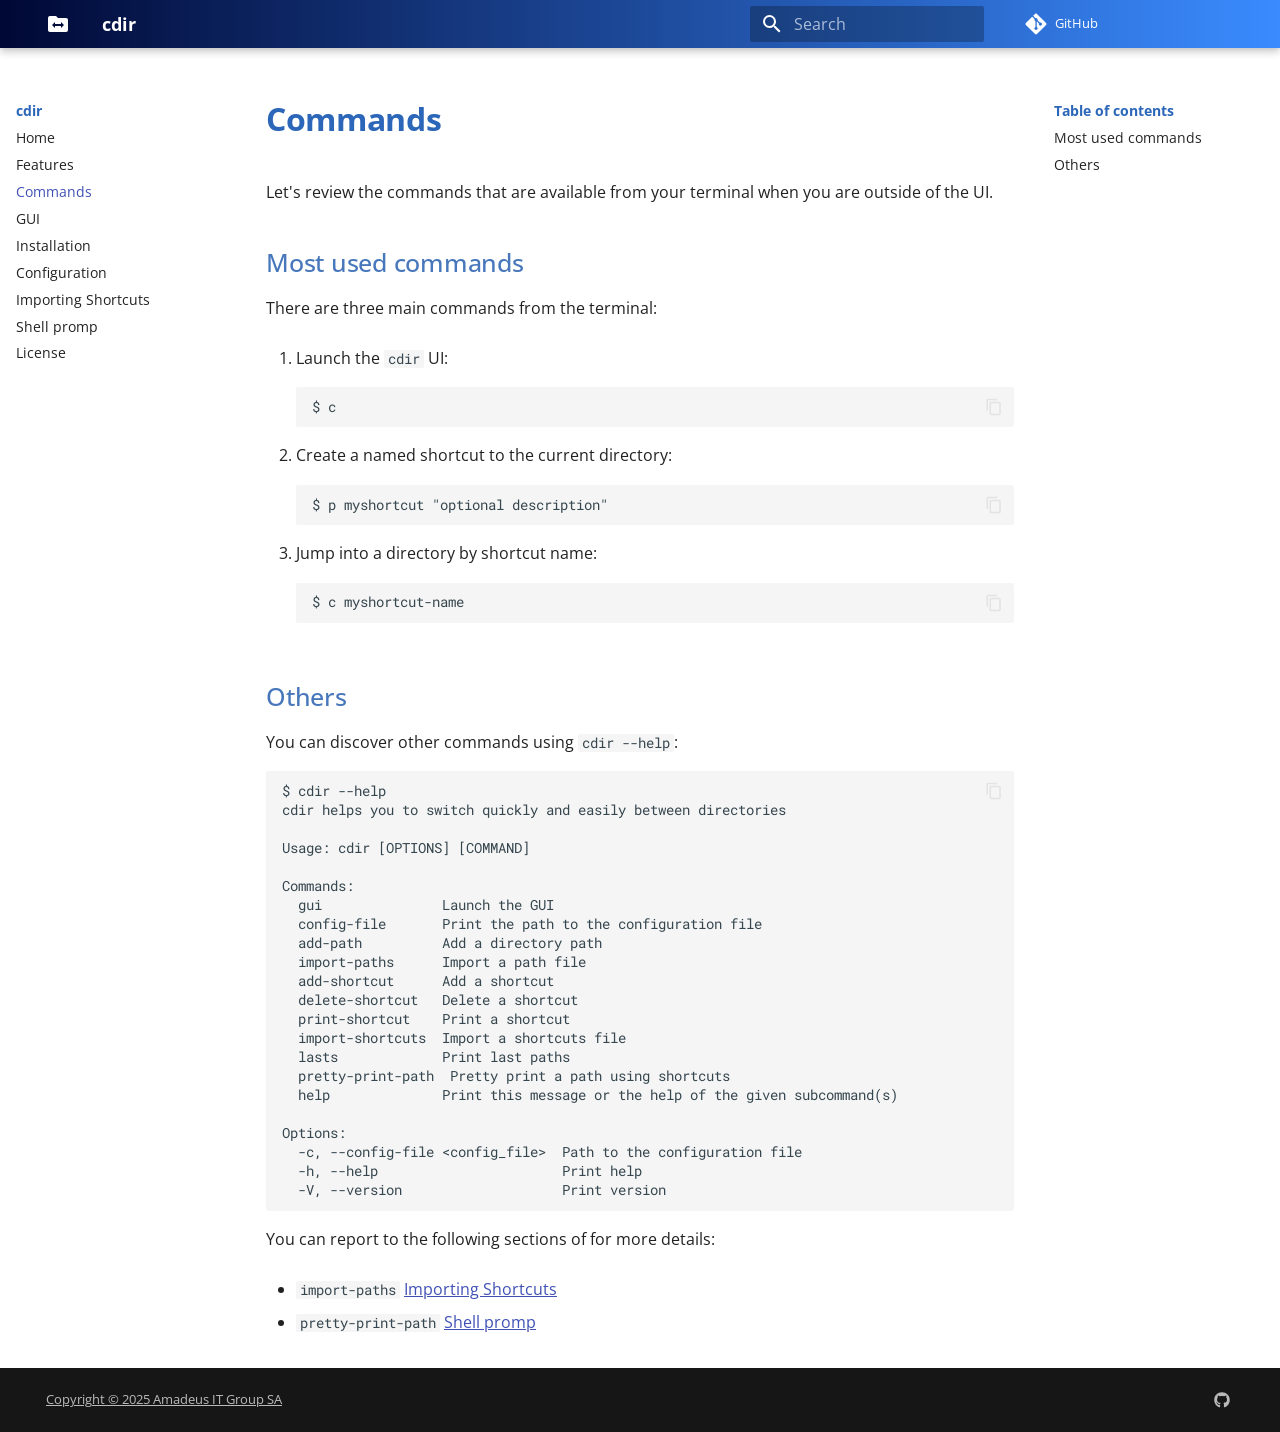
==== commands/index.html @ 6e8b110a "Deployed 80a8f55 with MkDocs version: 1.6.1" ====
<!doctype html>
<html lang="en" class="no-js">
  <head>
    
      <meta charset="utf-8">
      <meta name="viewport" content="width=device-width,initial-scale=1">
      
      
      
      
        <link rel="prev" href="../features/">
      
      
        <link rel="next" href="../gui/">
      
      
        
      
      
      <link rel="icon" href="../assets/folder-swap.png">
      <meta name="generator" content="mkdocs-1.6.1, mkdocs-material-9.7.1">
    
    
      
        <title>Commands - cdir</title>
      
    
    
      <link rel="stylesheet" href="../assets/stylesheets/main.484c7ddc.min.css">
      
        
        <link rel="stylesheet" href="../assets/stylesheets/palette.ab4e12ef.min.css">
      
      


    
    
      
    
    
      
        
        
        <link rel="preconnect" href="https://fonts.gstatic.com" crossorigin>
        <link rel="stylesheet" href="https://fonts.googleapis.com/css?family=open+sans:300,300i,400,400i,700,700i%7CRoboto+Mono:400,400i,700,700i&display=fallback">
        <style>:root{--md-text-font:"open sans";--md-code-font:"Roboto Mono"}</style>
      
    
    
      <link rel="stylesheet" href="../stylesheets/asciinema-player.css">
    
      <link rel="stylesheet" href="../stylesheets/extra.css">
    
      <link rel="stylesheet" href="../css/terminal-player.css">
    
      <link rel="stylesheet" href="../css/asciinema-player.css">
    
    <script>__md_scope=new URL("..",location),__md_hash=e=>[...e].reduce(((e,_)=>(e<<5)-e+_.charCodeAt(0)),0),__md_get=(e,_=localStorage,t=__md_scope)=>JSON.parse(_.getItem(t.pathname+"."+e)),__md_set=(e,_,t=localStorage,a=__md_scope)=>{try{t.setItem(a.pathname+"."+e,JSON.stringify(_))}catch(e){}}</script>
    
      

    
    
  </head>
  
  
    
    
    
    
    
    <body dir="ltr" data-md-color-scheme="default" data-md-color-primary="indigo" data-md-color-accent="indigo">
  
    
    <input class="md-toggle" data-md-toggle="drawer" type="checkbox" id="__drawer" autocomplete="off">
    <input class="md-toggle" data-md-toggle="search" type="checkbox" id="__search" autocomplete="off">
    <label class="md-overlay" for="__drawer"></label>
    <div data-md-component="skip">
      
        
        <a href="#commands" class="md-skip">
          Skip to content
        </a>
      
    </div>
    <div data-md-component="announce">
      
    </div>
    
    
      

  

<header class="md-header md-header--shadow" data-md-component="header">
  <nav class="md-header__inner md-grid" aria-label="Header">
    <a href=".." title="cdir" class="md-header__button md-logo" aria-label="cdir" data-md-component="logo">
      
  
  <svg xmlns="http://www.w3.org/2000/svg" viewBox="0 0 24 24"><path d="M20 6h-8l-2-2H4a2 2 0 0 0-2 2v12a2 2 0 0 0 2 2h16a2 2 0 0 0 2-2V8a2 2 0 0 0-2-2m-5 10v-2H9v2l-3-3 3-3v2h6v-2l3 3Z"/></svg>

    </a>
    <label class="md-header__button md-icon" for="__drawer">
      
      <svg xmlns="http://www.w3.org/2000/svg" viewBox="0 0 24 24"><path d="M3 6h18v2H3zm0 5h18v2H3zm0 5h18v2H3z"/></svg>
    </label>
    <div class="md-header__title" data-md-component="header-title">
      <div class="md-header__ellipsis">
        <div class="md-header__topic">
          <span class="md-ellipsis">
            cdir
          </span>
        </div>
        <div class="md-header__topic" data-md-component="header-topic">
          <span class="md-ellipsis">
            
              Commands
            
          </span>
        </div>
      </div>
    </div>
    
      
    
    
    
    
      
      
        <label class="md-header__button md-icon" for="__search">
          
          <svg xmlns="http://www.w3.org/2000/svg" viewBox="0 0 24 24"><path d="M9.5 3A6.5 6.5 0 0 1 16 9.5c0 1.61-.59 3.09-1.56 4.23l.27.27h.79l5 5-1.5 1.5-5-5v-.79l-.27-.27A6.52 6.52 0 0 1 9.5 16 6.5 6.5 0 0 1 3 9.5 6.5 6.5 0 0 1 9.5 3m0 2C7 5 5 7 5 9.5S7 14 9.5 14 14 12 14 9.5 12 5 9.5 5"/></svg>
        </label>
        <div class="md-search" data-md-component="search" role="dialog">
  <label class="md-search__overlay" for="__search"></label>
  <div class="md-search__inner" role="search">
    <form class="md-search__form" name="search">
      <input type="text" class="md-search__input" name="query" aria-label="Search" placeholder="Search" autocapitalize="off" autocorrect="off" autocomplete="off" spellcheck="false" data-md-component="search-query" required>
      <label class="md-search__icon md-icon" for="__search">
        
        <svg xmlns="http://www.w3.org/2000/svg" viewBox="0 0 24 24"><path d="M9.5 3A6.5 6.5 0 0 1 16 9.5c0 1.61-.59 3.09-1.56 4.23l.27.27h.79l5 5-1.5 1.5-5-5v-.79l-.27-.27A6.52 6.52 0 0 1 9.5 16 6.5 6.5 0 0 1 3 9.5 6.5 6.5 0 0 1 9.5 3m0 2C7 5 5 7 5 9.5S7 14 9.5 14 14 12 14 9.5 12 5 9.5 5"/></svg>
        
        <svg xmlns="http://www.w3.org/2000/svg" viewBox="0 0 24 24"><path d="M20 11v2H8l5.5 5.5-1.42 1.42L4.16 12l7.92-7.92L13.5 5.5 8 11z"/></svg>
      </label>
      <nav class="md-search__options" aria-label="Search">
        
        <button type="reset" class="md-search__icon md-icon" title="Clear" aria-label="Clear" tabindex="-1">
          
          <svg xmlns="http://www.w3.org/2000/svg" viewBox="0 0 24 24"><path d="M19 6.41 17.59 5 12 10.59 6.41 5 5 6.41 10.59 12 5 17.59 6.41 19 12 13.41 17.59 19 19 17.59 13.41 12z"/></svg>
        </button>
      </nav>
      
    </form>
    <div class="md-search__output">
      <div class="md-search__scrollwrap" tabindex="0" data-md-scrollfix>
        <div class="md-search-result" data-md-component="search-result">
          <div class="md-search-result__meta">
            Initializing search
          </div>
          <ol class="md-search-result__list" role="presentation"></ol>
        </div>
      </div>
    </div>
  </div>
</div>
      
    
    
      <div class="md-header__source">
        <a href="https://github.com/AmadeusITGroup/cdir" title="Go to repository" class="md-source" data-md-component="source">
  <div class="md-source__icon md-icon">
    
    <svg xmlns="http://www.w3.org/2000/svg" viewBox="0 0 448 512"><!--! Font Awesome Free 7.1.0 by @fontawesome - https://fontawesome.com License - https://fontawesome.com/license/free (Icons: CC BY 4.0, Fonts: SIL OFL 1.1, Code: MIT License) Copyright 2025 Fonticons, Inc.--><path d="M439.6 236.1 244 40.5c-5.4-5.5-12.8-8.5-20.4-8.5s-15 3-20.4 8.4L162.5 81l51.5 51.5c27.1-9.1 52.7 16.8 43.4 43.7l49.7 49.7c34.2-11.8 61.2 31 35.5 56.7-26.5 26.5-70.2-2.9-56-37.3L240.3 199v121.9c25.3 12.5 22.3 41.8 9.1 55-6.4 6.4-15.2 10.1-24.3 10.1s-17.8-3.6-24.3-10.1c-17.6-17.6-11.1-46.9 11.2-56v-123c-20.8-8.5-24.6-30.7-18.6-45L142.6 101 8.5 235.1C3 240.6 0 247.9 0 255.5s3 15 8.5 20.4l195.6 195.7c5.4 5.4 12.7 8.4 20.4 8.4s15-3 20.4-8.4l194.7-194.7c5.4-5.4 8.4-12.8 8.4-20.4s-3-15-8.4-20.4"/></svg>
  </div>
  <div class="md-source__repository">
    GitHub
  </div>
</a>
      </div>
    
  </nav>
  
</header>
    
    <div class="md-container" data-md-component="container">
      
      
        
          
        
      
      <main class="md-main" data-md-component="main">
        <div class="md-main__inner md-grid">
          
            
              
              <div class="md-sidebar md-sidebar--primary" data-md-component="sidebar" data-md-type="navigation" >
                <div class="md-sidebar__scrollwrap">
                  <div class="md-sidebar__inner">
                    



<nav class="md-nav md-nav--primary" aria-label="Navigation" data-md-level="0">
  <label class="md-nav__title" for="__drawer">
    <a href=".." title="cdir" class="md-nav__button md-logo" aria-label="cdir" data-md-component="logo">
      
  
  <svg xmlns="http://www.w3.org/2000/svg" viewBox="0 0 24 24"><path d="M20 6h-8l-2-2H4a2 2 0 0 0-2 2v12a2 2 0 0 0 2 2h16a2 2 0 0 0 2-2V8a2 2 0 0 0-2-2m-5 10v-2H9v2l-3-3 3-3v2h6v-2l3 3Z"/></svg>

    </a>
    cdir
  </label>
  
    <div class="md-nav__source">
      <a href="https://github.com/AmadeusITGroup/cdir" title="Go to repository" class="md-source" data-md-component="source">
  <div class="md-source__icon md-icon">
    
    <svg xmlns="http://www.w3.org/2000/svg" viewBox="0 0 448 512"><!--! Font Awesome Free 7.1.0 by @fontawesome - https://fontawesome.com License - https://fontawesome.com/license/free (Icons: CC BY 4.0, Fonts: SIL OFL 1.1, Code: MIT License) Copyright 2025 Fonticons, Inc.--><path d="M439.6 236.1 244 40.5c-5.4-5.5-12.8-8.5-20.4-8.5s-15 3-20.4 8.4L162.5 81l51.5 51.5c27.1-9.1 52.7 16.8 43.4 43.7l49.7 49.7c34.2-11.8 61.2 31 35.5 56.7-26.5 26.5-70.2-2.9-56-37.3L240.3 199v121.9c25.3 12.5 22.3 41.8 9.1 55-6.4 6.4-15.2 10.1-24.3 10.1s-17.8-3.6-24.3-10.1c-17.6-17.6-11.1-46.9 11.2-56v-123c-20.8-8.5-24.6-30.7-18.6-45L142.6 101 8.5 235.1C3 240.6 0 247.9 0 255.5s3 15 8.5 20.4l195.6 195.7c5.4 5.4 12.7 8.4 20.4 8.4s15-3 20.4-8.4l194.7-194.7c5.4-5.4 8.4-12.8 8.4-20.4s-3-15-8.4-20.4"/></svg>
  </div>
  <div class="md-source__repository">
    GitHub
  </div>
</a>
    </div>
  
  <ul class="md-nav__list" data-md-scrollfix>
    
      
      
  
  
  
  
    <li class="md-nav__item">
      <a href=".." class="md-nav__link">
        
  
  
  <span class="md-ellipsis">
    
  
    Home
  

    
  </span>
  
  

      </a>
    </li>
  

    
      
      
  
  
  
  
    <li class="md-nav__item">
      <a href="../features/" class="md-nav__link">
        
  
  
  <span class="md-ellipsis">
    
  
    Features
  

    
  </span>
  
  

      </a>
    </li>
  

    
      
      
  
  
    
  
  
  
    <li class="md-nav__item md-nav__item--active">
      
      <input class="md-nav__toggle md-toggle" type="checkbox" id="__toc">
      
      
        
      
      
        <label class="md-nav__link md-nav__link--active" for="__toc">
          
  
  
  <span class="md-ellipsis">
    
  
    Commands
  

    
  </span>
  
  

          <span class="md-nav__icon md-icon"></span>
        </label>
      
      <a href="./" class="md-nav__link md-nav__link--active">
        
  
  
  <span class="md-ellipsis">
    
  
    Commands
  

    
  </span>
  
  

      </a>
      
        

<nav class="md-nav md-nav--secondary" aria-label="Table of contents">
  
  
  
    
  
  
    <label class="md-nav__title" for="__toc">
      <span class="md-nav__icon md-icon"></span>
      Table of contents
    </label>
    <ul class="md-nav__list" data-md-component="toc" data-md-scrollfix>
      
        <li class="md-nav__item">
  <a href="#most-used-commands" class="md-nav__link">
    <span class="md-ellipsis">
      
        Most used commands
      
    </span>
  </a>
  
</li>
      
        <li class="md-nav__item">
  <a href="#others" class="md-nav__link">
    <span class="md-ellipsis">
      
        Others
      
    </span>
  </a>
  
</li>
      
    </ul>
  
</nav>
      
    </li>
  

    
      
      
  
  
  
  
    <li class="md-nav__item">
      <a href="../gui/" class="md-nav__link">
        
  
  
  <span class="md-ellipsis">
    
  
    GUI
  

    
  </span>
  
  

      </a>
    </li>
  

    
      
      
  
  
  
  
    <li class="md-nav__item">
      <a href="../installation/" class="md-nav__link">
        
  
  
  <span class="md-ellipsis">
    
  
    Installation
  

    
  </span>
  
  

      </a>
    </li>
  

    
      
      
  
  
  
  
    <li class="md-nav__item">
      <a href="../configuration/" class="md-nav__link">
        
  
  
  <span class="md-ellipsis">
    
  
    Configuration
  

    
  </span>
  
  

      </a>
    </li>
  

    
      
      
  
  
  
  
    <li class="md-nav__item">
      <a href="../importing_shortcuts/" class="md-nav__link">
        
  
  
  <span class="md-ellipsis">
    
  
    Importing Shortcuts
  

    
  </span>
  
  

      </a>
    </li>
  

    
      
      
  
  
  
  
    <li class="md-nav__item">
      <a href="../prompt/" class="md-nav__link">
        
  
  
  <span class="md-ellipsis">
    
  
    Shell promp
  

    
  </span>
  
  

      </a>
    </li>
  

    
      
      
  
  
  
  
    <li class="md-nav__item">
      <a href="../license/" class="md-nav__link">
        
  
  
  <span class="md-ellipsis">
    
  
    License
  

    
  </span>
  
  

      </a>
    </li>
  

    
  </ul>
</nav>
                  </div>
                </div>
              </div>
            
            
              
              <div class="md-sidebar md-sidebar--secondary" data-md-component="sidebar" data-md-type="toc" >
                <div class="md-sidebar__scrollwrap">
                  <div class="md-sidebar__inner">
                    

<nav class="md-nav md-nav--secondary" aria-label="Table of contents">
  
  
  
    
  
  
    <label class="md-nav__title" for="__toc">
      <span class="md-nav__icon md-icon"></span>
      Table of contents
    </label>
    <ul class="md-nav__list" data-md-component="toc" data-md-scrollfix>
      
        <li class="md-nav__item">
  <a href="#most-used-commands" class="md-nav__link">
    <span class="md-ellipsis">
      
        Most used commands
      
    </span>
  </a>
  
</li>
      
        <li class="md-nav__item">
  <a href="#others" class="md-nav__link">
    <span class="md-ellipsis">
      
        Others
      
    </span>
  </a>
  
</li>
      
    </ul>
  
</nav>
                  </div>
                </div>
              </div>
            
          
          
            <div class="md-content" data-md-component="content">
              
              <article class="md-content__inner md-typeset">
                
                  


  
  


<h1 id="commands">Commands</h1>
<p>Let's review the commands that are available from your terminal when you are outside of the UI.</p>
<h2 id="most-used-commands">Most used commands</h2>
<p>There are three main commands from the terminal:</p>
<ol>
<li>
<p>Launch the <code>cdir</code> UI:
  <div class="language-text highlight"><pre><span></span><code><span id="__span-0-1"><a id="__codelineno-0-1" name="__codelineno-0-1" href="#__codelineno-0-1"></a>$ c
</span></code></pre></div></p>
</li>
<li>
<p>Create a named shortcut to the current directory:
  <div class="language-text highlight"><pre><span></span><code><span id="__span-1-1"><a id="__codelineno-1-1" name="__codelineno-1-1" href="#__codelineno-1-1"></a>$ p myshortcut &quot;optional description&quot;
</span></code></pre></div></p>
</li>
<li>
<p>Jump into a directory by shortcut name:
  <div class="language-text highlight"><pre><span></span><code><span id="__span-2-1"><a id="__codelineno-2-1" name="__codelineno-2-1" href="#__codelineno-2-1"></a>$ c myshortcut-name
</span></code></pre></div></p>
</li>
</ol>
<h2 id="others">Others</h2>
<p>You can discover other commands using <code>cdir --help</code>:</p>
<div class="language-text highlight"><pre><span></span><code><span id="__span-3-1"><a id="__codelineno-3-1" name="__codelineno-3-1" href="#__codelineno-3-1"></a>$ cdir --help
</span><span id="__span-3-2"><a id="__codelineno-3-2" name="__codelineno-3-2" href="#__codelineno-3-2"></a>cdir helps you to switch quickly and easily between directories
</span><span id="__span-3-3"><a id="__codelineno-3-3" name="__codelineno-3-3" href="#__codelineno-3-3"></a>
</span><span id="__span-3-4"><a id="__codelineno-3-4" name="__codelineno-3-4" href="#__codelineno-3-4"></a>Usage: cdir [OPTIONS] [COMMAND]
</span><span id="__span-3-5"><a id="__codelineno-3-5" name="__codelineno-3-5" href="#__codelineno-3-5"></a>
</span><span id="__span-3-6"><a id="__codelineno-3-6" name="__codelineno-3-6" href="#__codelineno-3-6"></a>Commands:
</span><span id="__span-3-7"><a id="__codelineno-3-7" name="__codelineno-3-7" href="#__codelineno-3-7"></a>  gui               Launch the GUI
</span><span id="__span-3-8"><a id="__codelineno-3-8" name="__codelineno-3-8" href="#__codelineno-3-8"></a>  config-file       Print the path to the configuration file
</span><span id="__span-3-9"><a id="__codelineno-3-9" name="__codelineno-3-9" href="#__codelineno-3-9"></a>  add-path          Add a directory path
</span><span id="__span-3-10"><a id="__codelineno-3-10" name="__codelineno-3-10" href="#__codelineno-3-10"></a>  import-paths      Import a path file
</span><span id="__span-3-11"><a id="__codelineno-3-11" name="__codelineno-3-11" href="#__codelineno-3-11"></a>  add-shortcut      Add a shortcut
</span><span id="__span-3-12"><a id="__codelineno-3-12" name="__codelineno-3-12" href="#__codelineno-3-12"></a>  delete-shortcut   Delete a shortcut
</span><span id="__span-3-13"><a id="__codelineno-3-13" name="__codelineno-3-13" href="#__codelineno-3-13"></a>  print-shortcut    Print a shortcut
</span><span id="__span-3-14"><a id="__codelineno-3-14" name="__codelineno-3-14" href="#__codelineno-3-14"></a>  import-shortcuts  Import a shortcuts file
</span><span id="__span-3-15"><a id="__codelineno-3-15" name="__codelineno-3-15" href="#__codelineno-3-15"></a>  lasts             Print last paths
</span><span id="__span-3-16"><a id="__codelineno-3-16" name="__codelineno-3-16" href="#__codelineno-3-16"></a>  pretty-print-path  Pretty print a path using shortcuts  
</span><span id="__span-3-17"><a id="__codelineno-3-17" name="__codelineno-3-17" href="#__codelineno-3-17"></a>  help              Print this message or the help of the given subcommand(s)
</span><span id="__span-3-18"><a id="__codelineno-3-18" name="__codelineno-3-18" href="#__codelineno-3-18"></a>
</span><span id="__span-3-19"><a id="__codelineno-3-19" name="__codelineno-3-19" href="#__codelineno-3-19"></a>Options:
</span><span id="__span-3-20"><a id="__codelineno-3-20" name="__codelineno-3-20" href="#__codelineno-3-20"></a>  -c, --config-file &lt;config_file&gt;  Path to the configuration file
</span><span id="__span-3-21"><a id="__codelineno-3-21" name="__codelineno-3-21" href="#__codelineno-3-21"></a>  -h, --help                       Print help
</span><span id="__span-3-22"><a id="__codelineno-3-22" name="__codelineno-3-22" href="#__codelineno-3-22"></a>  -V, --version                    Print version
</span></code></pre></div>
<p>You can report to the following sections of for more details:</p>
<ul>
<li>
<p><code>import-paths</code> <a href="../importing_shortcuts/">Importing Shortcuts</a></p>
</li>
<li>
<p><code>pretty-print-path</code> <a href="../prompt/">Shell promp</a></p>
</li>
</ul>












                
              </article>
            </div>
          
          
<script>var target=document.getElementById(location.hash.slice(1));target&&target.name&&(target.checked=target.name.startsWith("__tabbed_"))</script>
        </div>
        
      </main>
      
        <footer class="md-footer">
  
  <div class="md-footer-meta md-typeset">
    <div class="md-footer-meta__inner md-grid">
      <div class="md-copyright">
  
    <div class="md-copyright__highlight">
      <a href="https://github.com/AmadeusITGroup/cdir/blob/master/LICENSE">Copyright &copy; 2025 Amadeus IT Group SA</a>
    </div>
  
  
</div>
      
        
<div class="md-social">
  
    
    
    
    
      
      
    
    <a href="https://github.com/AmadeusITGroup/cdir" target="_blank" rel="noopener" title="github.com" class="md-social__link">
      <svg xmlns="http://www.w3.org/2000/svg" viewBox="0 0 512 512"><!--! Font Awesome Free 7.1.0 by @fontawesome - https://fontawesome.com License - https://fontawesome.com/license/free (Icons: CC BY 4.0, Fonts: SIL OFL 1.1, Code: MIT License) Copyright 2025 Fonticons, Inc.--><path d="M173.9 397.4c0 2-2.3 3.6-5.2 3.6-3.3.3-5.6-1.3-5.6-3.6 0-2 2.3-3.6 5.2-3.6 3-.3 5.6 1.3 5.6 3.6m-31.1-4.5c-.7 2 1.3 4.3 4.3 4.9 2.6 1 5.6 0 6.2-2s-1.3-4.3-4.3-5.2c-2.6-.7-5.5.3-6.2 2.3m44.2-1.7c-2.9.7-4.9 2.6-4.6 4.9.3 2 2.9 3.3 5.9 2.6 2.9-.7 4.9-2.6 4.6-4.6-.3-1.9-3-3.2-5.9-2.9M252.8 8C114.1 8 8 113.3 8 252c0 110.9 69.8 205.8 169.5 239.2 12.8 2.3 17.3-5.6 17.3-12.1 0-6.2-.3-40.4-.3-61.4 0 0-70 15-84.7-29.8 0 0-11.4-29.1-27.8-36.6 0 0-22.9-15.7 1.6-15.4 0 0 24.9 2 38.6 25.8 21.9 38.6 58.6 27.5 72.9 20.9 2.3-16 8.8-27.1 16-33.7-55.9-6.2-112.3-14.3-112.3-110.5 0-27.5 7.6-41.3 23.6-58.9-2.6-6.5-11.1-33.3 2.6-67.9 20.9-6.5 69 27 69 27 20-5.6 41.5-8.5 62.8-8.5s42.8 2.9 62.8 8.5c0 0 48.1-33.6 69-27 13.7 34.7 5.2 61.4 2.6 67.9 16 17.7 25.8 31.5 25.8 58.9 0 96.5-58.9 104.2-114.8 110.5 9.2 7.9 17 22.9 17 46.4 0 33.7-.3 75.4-.3 83.6 0 6.5 4.6 14.4 17.3 12.1C436.2 457.8 504 362.9 504 252 504 113.3 391.5 8 252.8 8M105.2 352.9c-1.3 1-1 3.3.7 5.2 1.6 1.6 3.9 2.3 5.2 1 1.3-1 1-3.3-.7-5.2-1.6-1.6-3.9-2.3-5.2-1m-10.8-8.1c-.7 1.3.3 2.9 2.3 3.9 1.6 1 3.6.7 4.3-.7.7-1.3-.3-2.9-2.3-3.9-2-.6-3.6-.3-4.3.7m32.4 35.6c-1.6 1.3-1 4.3 1.3 6.2 2.3 2.3 5.2 2.6 6.5 1 1.3-1.3.7-4.3-1.3-6.2-2.2-2.3-5.2-2.6-6.5-1m-11.4-14.7c-1.6 1-1.6 3.6 0 5.9s4.3 3.3 5.6 2.3c1.6-1.3 1.6-3.9 0-6.2-1.4-2.3-4-3.3-5.6-2"/></svg>
    </a>
  
</div>
      
    </div>
  </div>
</footer>
      
    </div>
    <div class="md-dialog" data-md-component="dialog">
      <div class="md-dialog__inner md-typeset"></div>
    </div>
    
    
    
      
      
      <script id="__config" type="application/json">{"annotate": null, "base": "..", "features": ["content.code.copy"], "search": "../assets/javascripts/workers/search.2c215733.min.js", "tags": null, "translations": {"clipboard.copied": "Copied to clipboard", "clipboard.copy": "Copy to clipboard", "search.result.more.one": "1 more on this page", "search.result.more.other": "# more on this page", "search.result.none": "No matching documents", "search.result.one": "1 matching document", "search.result.other": "# matching documents", "search.result.placeholder": "Type to start searching", "search.result.term.missing": "Missing", "select.version": "Select version"}, "version": null}</script>
    
    
      <script src="../assets/javascripts/bundle.79ae519e.min.js"></script>
      
        <script src="../javascripts/asciinema-player.min.js"></script>
      
        <script src="../javascripts/extra.js"></script>
      
        <script src="../js/asciinema-player.min.js"></script>
      
    
  </body>
</html>
---- assets/stylesheets/main.484c7ddc.min.css ----
@charset "UTF-8";html{-webkit-text-size-adjust:none;-moz-text-size-adjust:none;text-size-adjust:none;box-sizing:border-box}*,:after,:before{box-sizing:inherit}@media (prefers-reduced-motion){*,:after,:before{transition:none!important}}body{margin:0}a,button,input,label{-webkit-tap-highlight-color:transparent}a{color:inherit;text-decoration:none}hr{border:0;box-sizing:initial;display:block;height:.05rem;overflow:visible;padding:0}small{font-size:80%}sub,sup{line-height:1em}img{border-style:none}table{border-collapse:initial;border-spacing:0}td,th{font-weight:400;vertical-align:top}button{background:#0000;border:0;font-family:inherit;font-size:inherit;margin:0;padding:0}input{border:0;outline:none}:root{--md-primary-fg-color:#4051b5;--md-primary-fg-color--light:#5d6cc0;--md-primary-fg-color--dark:#303fa1;--md-primary-bg-color:#fff;--md-primary-bg-color--light:#ffffffb3;--md-accent-fg-color:#526cfe;--md-accent-fg-color--transparent:#526cfe1a;--md-accent-bg-color:#fff;--md-accent-bg-color--light:#ffffffb3}[data-md-color-scheme=default]{color-scheme:light}[data-md-color-scheme=default] img[src$="#gh-dark-mode-only"],[data-md-color-scheme=default] img[src$="#only-dark"]{display:none}:root,[data-md-color-scheme=default]{--md-hue:225deg;--md-default-fg-color:#000000de;--md-default-fg-color--light:#0000008a;--md-default-fg-color--lighter:#00000052;--md-default-fg-color--lightest:#00000012;--md-default-bg-color:#fff;--md-default-bg-color--light:#ffffffb3;--md-default-bg-color--lighter:#ffffff4d;--md-default-bg-color--lightest:#ffffff1f;--md-code-fg-color:#36464e;--md-code-bg-color:#f5f5f5;--md-code-bg-color--light:#f5f5f5b3;--md-code-bg-color--lighter:#f5f5f54d;--md-code-hl-color:#4287ff;--md-code-hl-color--light:#4287ff1a;--md-code-hl-number-color:#d52a2a;--md-code-hl-special-color:#db1457;--md-code-hl-function-color:#a846b9;--md-code-hl-constant-color:#6e59d9;--md-code-hl-keyword-color:#3f6ec6;--md-code-hl-string-color:#1c7d4d;--md-code-hl-name-color:var(--md-code-fg-color);--md-code-hl-operator-color:var(--md-default-fg-color--light);--md-code-hl-punctuation-color:var(--md-default-fg-color--light);--md-code-hl-comment-color:var(--md-default-fg-color--light);--md-code-hl-generic-color:var(--md-default-fg-color--light);--md-code-hl-variable-color:var(--md-default-fg-color--light);--md-typeset-color:var(--md-default-fg-color);--md-typeset-a-color:var(--md-primary-fg-color);--md-typeset-del-color:#f5503d26;--md-typeset-ins-color:#0bd57026;--md-typeset-kbd-color:#fafafa;--md-typeset-kbd-accent-color:#fff;--md-typeset-kbd-border-color:#b8b8b8;--md-typeset-mark-color:#ffff0080;--md-typeset-table-color:#0000001f;--md-typeset-table-color--light:rgba(0,0,0,.035);--md-admonition-fg-color:var(--md-default-fg-color);--md-admonition-bg-color:var(--md-default-bg-color);--md-warning-fg-color:#000000de;--md-warning-bg-color:#ff9;--md-footer-fg-color:#fff;--md-footer-fg-color--light:#ffffffb3;--md-footer-fg-color--lighter:#ffffff73;--md-footer-bg-color:#000000de;--md-footer-bg-color--dark:#00000052;--md-shadow-z1:0 0.2rem 0.5rem #0000000d,0 0 0.05rem #0000001a;--md-shadow-z2:0 0.2rem 0.5rem #0000001a,0 0 0.05rem #00000040;--md-shadow-z3:0 0.2rem 0.5rem #0003,0 0 0.05rem #00000059}.md-icon svg{fill:currentcolor;display:block;height:1.2rem;width:1.2rem}body{-webkit-font-smoothing:antialiased;-moz-osx-font-smoothing:grayscale;--md-text-font-family:var(--md-text-font,_),-apple-system,BlinkMacSystemFont,Helvetica,Arial,sans-serif;--md-code-font-family:var(--md-code-font,_),SFMono-Regular,Consolas,Menlo,monospace}aside,body,input{font-feature-settings:"kern","liga";color:var(--md-typeset-color);font-family:var(--md-text-font-family)}code,kbd,pre{font-feature-settings:"kern";font-family:var(--md-code-font-family)}:root{--md-typeset-table-sort-icon:url('data:image/svg+xml;charset=utf-8,<svg xmlns="http://www.w3.org/2000/svg" viewBox="0 0 24 24"><path d="m18 21-4-4h3V7h-3l4-4 4 4h-3v10h3M2 19v-2h10v2M2 13v-2h7v2M2 7V5h4v2z"/></svg>');--md-typeset-table-sort-icon--asc:url('data:image/svg+xml;charset=utf-8,<svg xmlns="http://www.w3.org/2000/svg" viewBox="0 0 24 24"><path d="M19 17h3l-4 4-4-4h3V3h2M2 17h10v2H2M6 5v2H2V5m0 6h7v2H2z"/></svg>');--md-typeset-table-sort-icon--desc:url('data:image/svg+xml;charset=utf-8,<svg xmlns="http://www.w3.org/2000/svg" viewBox="0 0 24 24"><path d="M19 7h3l-4-4-4 4h3v14h2M2 17h10v2H2M6 5v2H2V5m0 6h7v2H2z"/></svg>')}.md-typeset{-webkit-print-color-adjust:exact;color-adjust:exact;font-size:.8rem;line-height:1.6;overflow-wrap:break-word}@media print{.md-typeset{font-size:.68rem}}.md-typeset blockquote,.md-typeset dl,.md-typeset figure,.md-typeset ol,.md-typeset pre,.md-typeset ul{margin-bottom:1em;margin-top:1em}.md-typeset h1{color:var(--md-default-fg-color--light);font-size:2em;line-height:1.3;margin:0 0 1.25em}.md-typeset h1,.md-typeset h2{font-weight:300;letter-spacing:-.01em}.md-typeset h2{font-size:1.5625em;line-height:1.4;margin:1.6em 0 .64em}.md-typeset h3{font-size:1.25em;font-weight:400;letter-spacing:-.01em;line-height:1.5;margin:1.6em 0 .8em}.md-typeset h2+h3{margin-top:.8em}.md-typeset h4{font-weight:700;letter-spacing:-.01em;margin:1em 0}.md-typeset h5,.md-typeset h6{color:var(--md-default-fg-color--light);font-size:.8em;font-weight:700;letter-spacing:-.01em;margin:1.25em 0}.md-typeset h5{text-transform:uppercase}.md-typeset h5 code{text-transform:none}.md-typeset hr{border-bottom:.05rem solid var(--md-default-fg-color--lightest);display:flow-root;margin:1.5em 0}.md-typeset a{color:var(--md-typeset-a-color);word-break:break-word}.md-typeset a,.md-typeset a:before{transition:color 125ms}.md-typeset a:focus,.md-typeset a:hover{color:var(--md-accent-fg-color)}.md-typeset a:focus code,.md-typeset a:hover code{background-color:var(--md-accent-fg-color--transparent);color:var(--md-accent-fg-color)}.md-typeset a code{color:var(--md-typeset-a-color)}.md-typeset a.focus-visible{outline-color:var(--md-accent-fg-color);outline-offset:.2rem}.md-typeset code,.md-typeset kbd,.md-typeset pre{color:var(--md-code-fg-color);direction:ltr;font-variant-ligatures:none;transition:background-color 125ms}@media print{.md-typeset code,.md-typeset kbd,.md-typeset pre{white-space:pre-wrap}}.md-typeset code{background-color:var(--md-code-bg-color);border-radius:.1rem;-webkit-box-decoration-break:clone;box-decoration-break:clone;font-size:.85em;padding:0 .2941176471em;transition:color 125ms,background-color 125ms;word-break:break-word}.md-typeset code:not(.focus-visible){-webkit-tap-highlight-color:transparent;outline:none}.md-typeset pre{display:flow-root;line-height:1.4;position:relative}.md-typeset pre>code{-webkit-box-decoration-break:slice;box-decoration-break:slice;box-shadow:none;display:block;margin:0;outline-color:var(--md-accent-fg-color);overflow:auto;padding:.7720588235em 1.1764705882em;scrollbar-color:var(--md-default-fg-color--lighter) #0000;scrollbar-width:thin;touch-action:auto;word-break:normal}.md-typeset pre>code:hover{scrollbar-color:var(--md-accent-fg-color) #0000}.md-typeset pre>code::-webkit-scrollbar{height:.2rem;width:.2rem}.md-typeset pre>code::-webkit-scrollbar-thumb{background-color:var(--md-default-fg-color--lighter)}.md-typeset pre>code::-webkit-scrollbar-thumb:hover{background-color:var(--md-accent-fg-color)}.md-typeset kbd{background-color:var(--md-typeset-kbd-color);border-radius:.1rem;box-shadow:0 .1rem 0 .05rem var(--md-typeset-kbd-border-color),0 .1rem 0 var(--md-typeset-kbd-border-color),0 -.1rem .2rem var(--md-typeset-kbd-accent-color) inset;color:var(--md-default-fg-color);display:inline-block;font-size:.75em;padding:0 .6666666667em;vertical-align:text-top;word-break:break-word}.md-typeset mark{background-color:var(--md-typeset-mark-color);-webkit-box-decoration-break:clone;box-decoration-break:clone;color:inherit;word-break:break-word}.md-typeset abbr{cursor:help;text-decoration:none}.md-typeset [data-preview],.md-typeset abbr{border-bottom:.05rem dotted var(--md-default-fg-color--light)}.md-typeset small{opacity:.75}[dir=ltr] .md-typeset sub,[dir=ltr] .md-typeset sup{margin-left:.078125em}[dir=rtl] .md-typeset sub,[dir=rtl] .md-typeset sup{margin-right:.078125em}[dir=ltr] .md-typeset blockquote{padding-left:.6rem}[dir=rtl] .md-typeset blockquote{padding-right:.6rem}[dir=ltr] .md-typeset blockquote{border-left:.2rem solid var(--md-default-fg-color--lighter)}[dir=rtl] .md-typeset blockquote{border-right:.2rem solid var(--md-default-fg-color--lighter)}.md-typeset blockquote{color:var(--md-default-fg-color--light);margin-left:0;margin-right:0}.md-typeset ul{list-style-type:disc}.md-typeset ul[type]{list-style-type:revert-layer}[dir=ltr] .md-typeset ol,[dir=ltr] .md-typeset ul{margin-left:.625em}[dir=rtl] .md-typeset ol,[dir=rtl] .md-typeset ul{margin-right:.625em}.md-typeset ol,.md-typeset ul{padding:0}.md-typeset ol:not([hidden]),.md-typeset ul:not([hidden]){display:flow-root}.md-typeset ol ol,.md-typeset ul ol{list-style-type:lower-alpha}.md-typeset ol ol ol,.md-typeset ul ol ol{list-style-type:lower-roman}.md-typeset ol ol ol ol,.md-typeset ul ol ol ol{list-style-type:upper-alpha}.md-typeset ol ol ol ol ol,.md-typeset ul ol ol ol ol{list-style-type:upper-roman}.md-typeset ol[type],.md-typeset ul[type]{list-style-type:revert-layer}[dir=ltr] .md-typeset ol li,[dir=ltr] .md-typeset ul li{margin-left:1.25em}[dir=rtl] .md-typeset ol li,[dir=rtl] .md-typeset ul li{margin-right:1.25em}.md-typeset ol li,.md-typeset ul li{margin-bottom:.5em}.md-typeset ol li blockquote,.md-typeset ol li p,.md-typeset ul li blockquote,.md-typeset ul li p{margin:.5em 0}.md-typeset ol li:last-child,.md-typeset ul li:last-child{margin-bottom:0}[dir=ltr] .md-typeset ol li ol,[dir=ltr] .md-typeset ol li ul,[dir=ltr] .md-typeset ul li ol,[dir=ltr] .md-typeset ul li ul{margin-left:.625em}[dir=rtl] .md-typeset ol li ol,[dir=rtl] .md-typeset ol li ul,[dir=rtl] .md-typeset ul li ol,[dir=rtl] .md-typeset ul li ul{margin-right:.625em}.md-typeset ol li ol,.md-typeset ol li ul,.md-typeset ul li ol,.md-typeset ul li ul{margin-bottom:.5em;margin-top:.5em}[dir=ltr] .md-typeset dd{margin-left:1.875em}[dir=rtl] .md-typeset dd{margin-right:1.875em}.md-typeset dd{margin-bottom:1.5em;margin-top:1em}.md-typeset img,.md-typeset svg,.md-typeset video{height:auto;max-width:100%}.md-typeset img[align=left]{margin:1em 1em 1em 0}.md-typeset img[align=right]{margin:1em 0 1em 1em}.md-typeset img[align]:only-child{margin-top:0}.md-typeset figure{display:flow-root;margin:1em auto;max-width:100%;text-align:center;width:fit-content}.md-typeset figure img{display:block;margin:0 auto}.md-typeset figcaption{font-style:italic;margin:1em auto;max-width:24rem}.md-typeset iframe{max-width:100%}.md-typeset table:not([class]){background-color:var(--md-default-bg-color);border:.05rem solid var(--md-typeset-table-color);border-radius:.1rem;display:inline-block;font-size:.64rem;max-width:100%;overflow:auto;touch-action:auto}@media print{.md-typeset table:not([class]){display:table}}.md-typeset table:not([class])+*{margin-top:1.5em}.md-typeset table:not([class]) td>:first-child,.md-typeset table:not([class]) th>:first-child{margin-top:0}.md-typeset table:not([class]) td>:last-child,.md-typeset table:not([class]) th>:last-child{margin-bottom:0}.md-typeset table:not([class]) td:not([align]),.md-typeset table:not([class]) th:not([align]){text-align:left}[dir=rtl] .md-typeset table:not([class]) td:not([align]),[dir=rtl] .md-typeset table:not([class]) th:not([align]){text-align:right}.md-typeset table:not([class]) th{font-weight:700;min-width:5rem;padding:.9375em 1.25em;vertical-align:top}.md-typeset table:not([class]) td{border-top:.05rem solid var(--md-typeset-table-color);padding:.9375em 1.25em;vertical-align:top}.md-typeset table:not([class]) tbody tr{transition:background-color 125ms}.md-typeset table:not([class]) tbody tr:hover{background-color:var(--md-typeset-table-color--light);box-shadow:0 .05rem 0 var(--md-default-bg-color) inset}.md-typeset table:not([class]) a{word-break:normal}.md-typeset table th[role=columnheader]{cursor:pointer}[dir=ltr] .md-typeset table th[role=columnheader]:after{margin-left:.5em}[dir=rtl] .md-typeset table th[role=columnheader]:after{margin-right:.5em}.md-typeset table th[role=columnheader]:after{content:"";display:inline-block;height:1.2em;-webkit-mask-image:var(--md-typeset-table-sort-icon);mask-image:var(--md-typeset-table-sort-icon);-webkit-mask-repeat:no-repeat;mask-repeat:no-repeat;-webkit-mask-size:contain;mask-size:contain;transition:background-color 125ms;vertical-align:text-bottom;width:1.2em}.md-typeset table th[role=columnheader]:hover:after{background-color:var(--md-default-fg-color--lighter)}.md-typeset table th[role=columnheader][aria-sort=ascending]:after{background-color:var(--md-default-fg-color--light);-webkit-mask-image:var(--md-typeset-table-sort-icon--asc);mask-image:var(--md-typeset-table-sort-icon--asc)}.md-typeset table th[role=columnheader][aria-sort=descending]:after{background-color:var(--md-default-fg-color--light);-webkit-mask-image:var(--md-typeset-table-sort-icon--desc);mask-image:var(--md-typeset-table-sort-icon--desc)}.md-typeset__scrollwrap{margin:1em -.8rem;overflow-x:auto;touch-action:auto}.md-typeset__table{display:inline-block;margin-bottom:.5em;padding:0 .8rem}@media print{.md-typeset__table{display:block}}html .md-typeset__table table{display:table;margin:0;overflow:hidden;width:100%}@media screen and (max-width:44.984375em){.md-content__inner>pre{margin:1em -.8rem}.md-content__inner>pre code{border-radius:0}}.md-typeset .md-author{border-radius:100%;display:block;flex-shrink:0;height:1.6rem;overflow:hidden;position:relative;transition:color 125ms,transform 125ms;width:1.6rem}.md-typeset .md-author img{display:block}.md-typeset .md-author--more{background:var(--md-default-fg-color--lightest);color:var(--md-default-fg-color--lighter);font-size:.6rem;font-weight:700;line-height:1.6rem;text-align:center}.md-typeset .md-author--long{height:2.4rem;width:2.4rem}.md-typeset a.md-author{transform:scale(1)}.md-typeset a.md-author img{border-radius:100%;filter:grayscale(100%) opacity(75%);transition:filter 125ms}.md-typeset a.md-author:focus,.md-typeset a.md-author:hover{transform:scale(1.1);z-index:1}.md-typeset a.md-author:focus img,.md-typeset a.md-author:hover img{filter:grayscale(0)}.md-banner{background-color:var(--md-footer-bg-color);color:var(--md-footer-fg-color);overflow:auto}@media print{.md-banner{display:none}}.md-banner--warning{background-color:var(--md-warning-bg-color);color:var(--md-warning-fg-color)}.md-banner__inner{font-size:.7rem;margin:.6rem auto;padding:0 .8rem}[dir=ltr] .md-banner__button{float:right}[dir=rtl] .md-banner__button{float:left}.md-banner__button{color:inherit;cursor:pointer;transition:opacity .25s}.no-js .md-banner__button{display:none}.md-banner__button:hover{opacity:.7}html{font-size:125%;height:100%;overflow-x:hidden}@media screen and (min-width:100em){html{font-size:137.5%}}@media screen and (min-width:125em){html{font-size:150%}}body{background-color:var(--md-default-bg-color);display:flex;flex-direction:column;font-size:.5rem;min-height:100%;position:relative;width:100%}@media print{body{display:block}}@media screen and (max-width:59.984375em){body[data-md-scrolllock]{position:fixed}}.md-grid{margin-left:auto;margin-right:auto;max-width:61rem}.md-container{display:flex;flex-direction:column;flex-grow:1}@media print{.md-container{display:block}}.md-main{flex-grow:1}.md-main__inner{display:flex;height:100%;margin-top:1.5rem}.md-ellipsis{overflow:hidden;text-overflow:ellipsis}.md-toggle{display:none}.md-option{height:0;opacity:0;position:absolute;width:0}.md-option:checked+label:not([hidden]){display:block}.md-option.focus-visible+label{outline-color:var(--md-accent-fg-color);outline-style:auto}.md-skip{background-color:var(--md-default-fg-color);border-radius:.1rem;color:var(--md-default-bg-color);font-size:.64rem;margin:.5rem;opacity:0;outline-color:var(--md-accent-fg-color);padding:.3rem .5rem;position:fixed;transform:translateY(.4rem);z-index:-1}.md-skip:focus{opacity:1;transform:translateY(0);transition:transform .25s cubic-bezier(.4,0,.2,1),opacity 175ms 75ms;z-index:10}@page{margin:25mm}:root{--md-clipboard-icon:url('data:image/svg+xml;charset=utf-8,<svg xmlns="http://www.w3.org/2000/svg" viewBox="0 0 24 24"><path d="M19 21H8V7h11m0-2H8a2 2 0 0 0-2 2v14a2 2 0 0 0 2 2h11a2 2 0 0 0 2-2V7a2 2 0 0 0-2-2m-3-4H4a2 2 0 0 0-2 2v14h2V3h12z"/></svg>')}.md-clipboard{border-radius:.1rem;color:var(--md-default-fg-color--lightest);cursor:pointer;height:1.5em;outline-color:var(--md-accent-fg-color);outline-offset:.1rem;transition:color .25s;width:1.5em;z-index:1}@media print{.md-clipboard{display:none}}.md-clipboard:not(.focus-visible){-webkit-tap-highlight-color:transparent;outline:none}:hover>.md-clipboard{color:var(--md-default-fg-color--light)}.md-clipboard:focus,.md-clipboard:hover{color:var(--md-accent-fg-color)}.md-clipboard:after{background-color:currentcolor;content:"";display:block;height:1.125em;margin:0 auto;-webkit-mask-image:var(--md-clipboard-icon);mask-image:var(--md-clipboard-icon);-webkit-mask-position:center;mask-position:center;-webkit-mask-repeat:no-repeat;mask-repeat:no-repeat;-webkit-mask-size:contain;mask-size:contain;width:1.125em}.md-clipboard--inline{cursor:pointer}.md-clipboard--inline code{transition:color .25s,background-color .25s}.md-clipboard--inline:focus code,.md-clipboard--inline:hover code{background-color:var(--md-accent-fg-color--transparent);color:var(--md-accent-fg-color)}:root{--md-code-select-icon:url('data:image/svg+xml;charset=utf-8,<svg xmlns="http://www.w3.org/2000/svg" viewBox="0 0 24 24"><path d="M19 19h-4v2h4c1.1 0 2-.9 2-2v-4h-2m0-12h-4v2h4v4h2V5c0-1.1-.9-2-2-2M5 5h4V3H5c-1.1 0-2 .9-2 2v4h2m0 6H3v4c0 1.1.9 2 2 2h4v-2H5zm2-4h2v2H7zm4 0h2v2h-2zm4 0h2v2h-2zM7 7h2v2H7zm4 0h2v2h-2zm4 0h2v2h-2zm-8 8h2v2H7zm4 0h2v2h-2zm4 0h2v2h-2z"/></svg>');--md-code-copy-icon:url('data:image/svg+xml;charset=utf-8,<svg xmlns="http://www.w3.org/2000/svg" viewBox="0 0 24 24"><path d="M19 21H8V7h11m0-2H8a2 2 0 0 0-2 2v14a2 2 0 0 0 2 2h11a2 2 0 0 0 2-2V7a2 2 0 0 0-2-2m-3-4H4a2 2 0 0 0-2 2v14h2V3h12z"/></svg>')}.md-typeset .md-code__content{display:grid}.md-code__nav{background-color:var(--md-code-bg-color--lighter);border-radius:.1rem;display:flex;gap:.2rem;padding:.2rem;position:absolute;right:.25em;top:.25em;transition:background-color .25s;z-index:1}:hover>.md-code__nav{background-color:var(--md-code-bg-color--light)}.md-code__button{color:var(--md-default-fg-color--lightest);cursor:pointer;display:block;height:1.5em;outline-color:var(--md-accent-fg-color);outline-offset:.1rem;transition:color .25s;width:1.5em}:hover>*>.md-code__button{color:var(--md-default-fg-color--light)}.md-code__button.focus-visible,.md-code__button:hover{color:var(--md-accent-fg-color)}.md-code__button--active{color:var(--md-default-fg-color)!important}.md-code__button:after{background-color:currentcolor;content:"";display:block;height:1.125em;margin:0 auto;-webkit-mask-position:center;mask-position:center;-webkit-mask-repeat:no-repeat;mask-repeat:no-repeat;-webkit-mask-size:contain;mask-size:contain;width:1.125em}.md-code__button[data-md-type=select]:after{-webkit-mask-image:var(--md-code-select-icon);mask-image:var(--md-code-select-icon)}.md-code__button[data-md-type=copy]:after{-webkit-mask-image:var(--md-code-copy-icon);mask-image:var(--md-code-copy-icon)}@keyframes consent{0%{opacity:0;transform:translateY(100%)}to{opacity:1;transform:translateY(0)}}@keyframes overlay{0%{opacity:0}to{opacity:1}}.md-consent__overlay{animation:overlay .25s both;-webkit-backdrop-filter:blur(.1rem);backdrop-filter:blur(.1rem);background-color:#0000008a;height:100%;opacity:1;position:fixed;top:0;width:100%;z-index:5}.md-consent__inner{animation:consent .5s cubic-bezier(.1,.7,.1,1) both;background-color:var(--md-default-bg-color);border:0;border-radius:.1rem;bottom:0;box-shadow:0 0 .2rem #0000001a,0 .2rem .4rem #0003;max-height:100%;overflow:auto;padding:0;position:fixed;width:100%;z-index:5}.md-consent__form{padding:.8rem}.md-consent__settings{display:none;margin:1em 0}input:checked+.md-consent__settings{display:block}.md-consent__controls{margin-bottom:.8rem}.md-typeset .md-consent__controls .md-button{display:inline}@media screen and (max-width:44.984375em){.md-typeset .md-consent__controls .md-button{display:block;margin-top:.4rem;text-align:center;width:100%}}.md-consent label{cursor:pointer}.md-content{flex-grow:1;min-width:0}.md-content__inner{margin:0 .8rem 1.2rem;padding-top:.6rem}@media screen and (min-width:76.25em){[dir=ltr] .md-sidebar--primary:not([hidden])~.md-content>.md-content__inner{margin-left:1.2rem}[dir=ltr] .md-sidebar--secondary:not([hidden])~.md-content>.md-content__inner,[dir=rtl] .md-sidebar--primary:not([hidden])~.md-content>.md-content__inner{margin-right:1.2rem}[dir=rtl] .md-sidebar--secondary:not([hidden])~.md-content>.md-content__inner{margin-left:1.2rem}}.md-content__inner:before{content:"";display:block;height:.4rem}.md-content__inner>:last-child{margin-bottom:0}[dir=ltr] .md-content__button{float:right}[dir=rtl] .md-content__button{float:left}[dir=ltr] .md-content__button{margin-left:.4rem}[dir=rtl] .md-content__button{margin-right:.4rem}.md-content__button{margin:.4rem 0;padding:0}@media print{.md-content__button{display:none}}.md-typeset .md-content__button{color:var(--md-default-fg-color--lighter)}.md-content__button svg{display:inline;vertical-align:top}[dir=rtl] .md-content__button svg{transform:scaleX(-1)}[dir=ltr] .md-dialog{right:.8rem}[dir=rtl] .md-dialog{left:.8rem}.md-dialog{background-color:var(--md-default-fg-color);border-radius:.1rem;bottom:.8rem;box-shadow:var(--md-shadow-z3);min-width:11.1rem;opacity:0;padding:.4rem .6rem;pointer-events:none;position:fixed;transform:translateY(100%);transition:transform 0ms .4s,opacity .4s;z-index:4}@media print{.md-dialog{display:none}}.md-dialog--active{opacity:1;pointer-events:auto;transform:translateY(0);transition:transform .4s cubic-bezier(.075,.85,.175,1),opacity .4s}.md-dialog__inner{color:var(--md-default-bg-color);font-size:.7rem}.md-feedback{margin:2em 0 1em;text-align:center}.md-feedback fieldset{border:none;margin:0;padding:0}.md-feedback__title{font-weight:700;margin:1em auto}.md-feedback__inner{position:relative}.md-feedback__list{display:flex;flex-wrap:wrap;place-content:baseline center;position:relative}.md-feedback__list:hover .md-icon:not(:disabled){color:var(--md-default-fg-color--lighter)}:disabled .md-feedback__list{min-height:1.8rem}.md-feedback__icon{color:var(--md-default-fg-color--light);cursor:pointer;flex-shrink:0;margin:0 .1rem;transition:color 125ms}.md-feedback__icon:not(:disabled).md-icon:hover{color:var(--md-accent-fg-color)}.md-feedback__icon:disabled{color:var(--md-default-fg-color--lightest);pointer-events:none}.md-feedback__note{opacity:0;position:relative;transform:translateY(.4rem);transition:transform .4s cubic-bezier(.1,.7,.1,1),opacity .15s}.md-feedback__note>*{margin:0 auto;max-width:16rem}:disabled .md-feedback__note{opacity:1;transform:translateY(0)}@media print{.md-feedback{display:none}}.md-footer{background-color:var(--md-footer-bg-color);color:var(--md-footer-fg-color)}@media print{.md-footer{display:none}}.md-footer__inner{justify-content:space-between;overflow:auto;padding:.2rem}.md-footer__inner:not([hidden]){display:flex}.md-footer__link{align-items:end;display:flex;flex-grow:0.01;margin-bottom:.4rem;margin-top:1rem;max-width:100%;outline-color:var(--md-accent-fg-color);overflow:hidden;transition:opacity .25s}.md-footer__link:focus,.md-footer__link:hover{opacity:.7}[dir=rtl] .md-footer__link svg{transform:scaleX(-1)}@media screen and (max-width:44.984375em){.md-footer__link--prev{flex-shrink:0}.md-footer__link--prev .md-footer__title{display:none}}[dir=ltr] .md-footer__link--next{margin-left:auto}[dir=rtl] .md-footer__link--next{margin-right:auto}.md-footer__link--next{text-align:right}[dir=rtl] .md-footer__link--next{text-align:left}.md-footer__title{flex-grow:1;font-size:.9rem;margin-bottom:.7rem;max-width:calc(100% - 2.4rem);padding:0 1rem;white-space:nowrap}.md-footer__button{margin:.2rem;padding:.4rem}.md-footer__direction{font-size:.64rem;opacity:.7}.md-footer-meta{background-color:var(--md-footer-bg-color--dark)}.md-footer-meta__inner{display:flex;flex-wrap:wrap;justify-content:space-between;padding:.2rem}html .md-footer-meta.md-typeset a{color:var(--md-footer-fg-color--light)}html .md-footer-meta.md-typeset a:focus,html .md-footer-meta.md-typeset a:hover{color:var(--md-footer-fg-color)}.md-copyright{color:var(--md-footer-fg-color--lighter);font-size:.64rem;margin:auto .6rem;padding:.4rem 0;width:100%}@media screen and (min-width:45em){.md-copyright{width:auto}}.md-copyright__highlight{color:var(--md-footer-fg-color--light)}.md-social{display:inline-flex;gap:.2rem;margin:0 .4rem;padding:.2rem 0 .6rem}@media screen and (min-width:45em){.md-social{padding:.6rem 0}}.md-social__link{display:inline-block;height:1.6rem;text-align:center;width:1.6rem}.md-social__link:before{line-height:1.9}.md-social__link svg{fill:currentcolor;max-height:.8rem;vertical-align:-25%}.md-typeset .md-button{border:.1rem solid;border-radius:.1rem;color:var(--md-primary-fg-color);cursor:pointer;display:inline-block;font-weight:700;padding:.625em 2em;transition:color 125ms,background-color 125ms,border-color 125ms}.md-typeset .md-button--primary{background-color:var(--md-primary-fg-color);border-color:var(--md-primary-fg-color);color:var(--md-primary-bg-color)}.md-typeset .md-button:focus,.md-typeset .md-button:hover{background-color:var(--md-accent-fg-color);border-color:var(--md-accent-fg-color);color:var(--md-accent-bg-color)}[dir=ltr] .md-typeset .md-input{border-top-left-radius:.1rem}[dir=ltr] .md-typeset .md-input,[dir=rtl] .md-typeset .md-input{border-top-right-radius:.1rem}[dir=rtl] .md-typeset .md-input{border-top-left-radius:.1rem}.md-typeset .md-input{border-bottom:.1rem solid var(--md-default-fg-color--lighter);box-shadow:var(--md-shadow-z1);font-size:.8rem;height:1.8rem;padding:0 .6rem;transition:border .25s,box-shadow .25s}.md-typeset .md-input:focus,.md-typeset .md-input:hover{border-bottom-color:var(--md-accent-fg-color);box-shadow:var(--md-shadow-z2)}.md-typeset .md-input--stretch{width:100%}.md-header{background-color:var(--md-primary-fg-color);box-shadow:0 0 .2rem #0000,0 .2rem .4rem #0000;color:var(--md-primary-bg-color);display:block;left:0;position:sticky;right:0;top:0;z-index:4}@media print{.md-header{display:none}}.md-header[hidden]{transform:translateY(-100%);transition:transform .25s cubic-bezier(.8,0,.6,1),box-shadow .25s}.md-header--shadow{box-shadow:0 0 .2rem #0000001a,0 .2rem .4rem #0003;transition:transform .25s cubic-bezier(.1,.7,.1,1),box-shadow .25s}.md-header__inner{align-items:center;display:flex;padding:0 .2rem}.md-header__button{color:currentcolor;cursor:pointer;margin:.2rem;outline-color:var(--md-accent-fg-color);padding:.4rem;position:relative;transition:opacity .25s;vertical-align:middle;z-index:1}.md-header__button:hover{opacity:.7}.md-header__button:not([hidden]){display:inline-block}.md-header__button:not(.focus-visible){-webkit-tap-highlight-color:transparent;outline:none}.md-header__button.md-logo{margin:.2rem;padding:.4rem}@media screen and (max-width:76.234375em){.md-header__button.md-logo{display:none}}.md-header__button.md-logo img,.md-header__button.md-logo svg{fill:currentcolor;display:block;height:1.2rem;width:auto}@media screen and (min-width:60em){.md-header__button[for=__search]{display:none}}.no-js .md-header__button[for=__search]{display:none}[dir=rtl] .md-header__button[for=__search] svg{transform:scaleX(-1)}@media screen and (min-width:76.25em){.md-header__button[for=__drawer]{display:none}}.md-header__topic{display:flex;max-width:100%;position:absolute;transition:transform .4s cubic-bezier(.1,.7,.1,1),opacity .15s;white-space:nowrap}.md-header__topic+.md-header__topic{opacity:0;pointer-events:none;transform:translateX(1.25rem);transition:transform .4s cubic-bezier(1,.7,.1,.1),opacity .15s;z-index:-1}[dir=rtl] .md-header__topic+.md-header__topic{transform:translateX(-1.25rem)}.md-header__topic:first-child{font-weight:700}[dir=ltr] .md-header__title{margin-left:1rem;margin-right:.4rem}[dir=rtl] .md-header__title{margin-left:.4rem;margin-right:1rem}.md-header__title{flex-grow:1;font-size:.9rem;height:2.4rem;line-height:2.4rem}.md-header__title--active .md-header__topic{opacity:0;pointer-events:none;transform:translateX(-1.25rem);transition:transform .4s cubic-bezier(1,.7,.1,.1),opacity .15s;z-index:-1}[dir=rtl] .md-header__title--active .md-header__topic{transform:translateX(1.25rem)}.md-header__title--active .md-header__topic+.md-header__topic{opacity:1;pointer-events:auto;transform:translateX(0);transition:transform .4s cubic-bezier(.1,.7,.1,1),opacity .15s;z-index:0}.md-header__title>.md-header__ellipsis{height:100%;position:relative;width:100%}.md-header__option{display:flex;flex-shrink:0;max-width:100%;transition:max-width 0ms .25s,opacity .25s .25s;white-space:nowrap}[data-md-toggle=search]:checked~.md-header .md-header__option{max-width:0;opacity:0;transition:max-width 0ms,opacity 0ms}.md-header__option>input{bottom:0}.md-header__source{display:none}@media screen and (min-width:60em){[dir=ltr] .md-header__source{margin-left:1rem}[dir=rtl] .md-header__source{margin-right:1rem}.md-header__source{display:block;max-width:11.7rem;width:11.7rem}}@media screen and (min-width:76.25em){[dir=ltr] .md-header__source{margin-left:1.4rem}[dir=rtl] .md-header__source{margin-right:1.4rem}}.md-meta{color:var(--md-default-fg-color--light);font-size:.7rem;line-height:1.3}.md-meta__list{display:inline-flex;flex-wrap:wrap;list-style:none;margin:0;padding:0}.md-meta__item:not(:last-child):after{content:"·";margin-left:.2rem;margin-right:.2rem}.md-meta__link{color:var(--md-typeset-a-color)}.md-meta__link:focus,.md-meta__link:hover{color:var(--md-accent-fg-color)}.md-draft{background-color:#ff1744;border-radius:.125em;color:#fff;display:inline-block;font-weight:700;padding-left:.5714285714em;padding-right:.5714285714em}:root{--md-nav-icon--prev:url('data:image/svg+xml;charset=utf-8,<svg xmlns="http://www.w3.org/2000/svg" viewBox="0 0 24 24"><path d="M20 11v2H8l5.5 5.5-1.42 1.42L4.16 12l7.92-7.92L13.5 5.5 8 11z"/></svg>');--md-nav-icon--next:url('data:image/svg+xml;charset=utf-8,<svg xmlns="http://www.w3.org/2000/svg" viewBox="0 0 24 24"><path d="M8.59 16.58 13.17 12 8.59 7.41 10 6l6 6-6 6z"/></svg>');--md-toc-icon:url('data:image/svg+xml;charset=utf-8,<svg xmlns="http://www.w3.org/2000/svg" viewBox="0 0 24 24"><path d="M3 9h14V7H3zm0 4h14v-2H3zm0 4h14v-2H3zm16 0h2v-2h-2zm0-10v2h2V7zm0 6h2v-2h-2z"/></svg>')}.md-nav{font-size:.7rem;line-height:1.3}.md-nav__title{color:var(--md-default-fg-color--light);display:block;font-weight:700;overflow:hidden;padding:0 .6rem;text-overflow:ellipsis}.md-nav__title .md-nav__button{display:none}.md-nav__title .md-nav__button img{height:100%;width:auto}.md-nav__title .md-nav__button.md-logo img,.md-nav__title .md-nav__button.md-logo svg{fill:currentcolor;display:block;height:2.4rem;max-width:100%;object-fit:contain;width:auto}.md-nav__list{list-style:none;margin:0;padding:0}.md-nav__link{align-items:flex-start;display:flex;gap:.4rem;margin-top:.625em;scroll-snap-align:start;transition:color 125ms}.md-nav__link--passed,.md-nav__link--passed code{color:var(--md-default-fg-color--light)}.md-nav__item .md-nav__link--active,.md-nav__item .md-nav__link--active code{color:var(--md-typeset-a-color)}.md-nav__link .md-ellipsis{position:relative}.md-nav__link .md-ellipsis code{word-break:normal}[dir=ltr] .md-nav__link .md-icon:last-child{margin-left:auto}[dir=rtl] .md-nav__link .md-icon:last-child{margin-right:auto}.md-nav__link .md-typeset{font-size:.7rem;line-height:1.3}.md-nav__link svg{fill:currentcolor;flex-shrink:0;height:1.3em;position:relative}.md-nav__link[for]:focus,.md-nav__link[for]:hover,.md-nav__link[href]:focus,.md-nav__link[href]:hover{color:var(--md-accent-fg-color);cursor:pointer}.md-nav__link[for]:focus code,.md-nav__link[for]:hover code,.md-nav__link[href]:focus code,.md-nav__link[href]:hover code{background-color:var(--md-accent-fg-color--transparent);color:var(--md-accent-fg-color)}.md-nav__link.focus-visible{outline-color:var(--md-accent-fg-color);outline-offset:.2rem}.md-nav--primary .md-nav__link[for=__toc]{display:none}.md-nav--primary .md-nav__link[for=__toc] .md-icon:after{background-color:currentcolor;display:block;height:100%;-webkit-mask-image:var(--md-toc-icon);mask-image:var(--md-toc-icon);width:100%}.md-nav--primary .md-nav__link[for=__toc]~.md-nav{display:none}.md-nav__container>.md-nav__link{margin-top:0}.md-nav__container>.md-nav__link:first-child{flex-grow:1;min-width:0}.md-nav__icon{flex-shrink:0}.md-nav__source{display:none}@media screen and (max-width:76.234375em){.md-nav--primary,.md-nav--primary .md-nav{background-color:var(--md-default-bg-color);display:flex;flex-direction:column;height:100%;left:0;position:absolute;right:0;top:0;z-index:1}.md-nav--primary .md-nav__item,.md-nav--primary .md-nav__title{font-size:.8rem;line-height:1.5}.md-nav--primary .md-nav__title{background-color:var(--md-default-fg-color--lightest);color:var(--md-default-fg-color--light);cursor:pointer;height:5.6rem;line-height:2.4rem;padding:3rem .8rem .2rem;position:relative;white-space:nowrap}[dir=ltr] .md-nav--primary .md-nav__title .md-nav__icon{left:.4rem}[dir=rtl] .md-nav--primary .md-nav__title .md-nav__icon{right:.4rem}.md-nav--primary .md-nav__title .md-nav__icon{display:block;height:1.2rem;margin:.2rem;position:absolute;top:.4rem;width:1.2rem}.md-nav--primary .md-nav__title .md-nav__icon:after{background-color:currentcolor;content:"";display:block;height:100%;-webkit-mask-image:var(--md-nav-icon--prev);mask-image:var(--md-nav-icon--prev);-webkit-mask-position:center;mask-position:center;-webkit-mask-repeat:no-repeat;mask-repeat:no-repeat;-webkit-mask-size:contain;mask-size:contain;width:100%}.md-nav--primary .md-nav__title~.md-nav__list{background-color:var(--md-default-bg-color);box-shadow:0 .05rem 0 var(--md-default-fg-color--lightest) inset;overflow-y:auto;scroll-snap-type:y mandatory;touch-action:pan-y}.md-nav--primary .md-nav__title~.md-nav__list>:first-child{border-top:0}.md-nav--primary .md-nav__title[for=__drawer]{background-color:var(--md-primary-fg-color);color:var(--md-primary-bg-color);font-weight:700}.md-nav--primary .md-nav__title .md-logo{display:block;left:.2rem;margin:.2rem;padding:.4rem;position:absolute;right:.2rem;top:.2rem}.md-nav--primary .md-nav__list{flex:1}.md-nav--primary .md-nav__item{border-top:.05rem solid var(--md-default-fg-color--lightest)}.md-nav--primary .md-nav__item--active>.md-nav__link{color:var(--md-typeset-a-color)}.md-nav--primary .md-nav__item--active>.md-nav__link:focus,.md-nav--primary .md-nav__item--active>.md-nav__link:hover{color:var(--md-accent-fg-color)}.md-nav--primary .md-nav__link{margin-top:0;padding:.6rem .8rem}.md-nav--primary .md-nav__link svg{margin-top:.1em}.md-nav--primary .md-nav__link>.md-nav__link{padding:0}[dir=ltr] .md-nav--primary .md-nav__link .md-nav__icon{margin-right:-.2rem}[dir=rtl] .md-nav--primary .md-nav__link .md-nav__icon{margin-left:-.2rem}.md-nav--primary .md-nav__link .md-nav__icon{font-size:1.2rem;height:1.2rem;width:1.2rem}.md-nav--primary .md-nav__link .md-nav__icon:after{background-color:currentcolor;content:"";display:block;height:100%;-webkit-mask-image:var(--md-nav-icon--next);mask-image:var(--md-nav-icon--next);-webkit-mask-position:center;mask-position:center;-webkit-mask-repeat:no-repeat;mask-repeat:no-repeat;-webkit-mask-size:contain;mask-size:contain;width:100%}[dir=rtl] .md-nav--primary .md-nav__icon:after{transform:scale(-1)}.md-nav--primary .md-nav--secondary .md-nav{background-color:initial;position:static}[dir=ltr] .md-nav--primary .md-nav--secondary .md-nav .md-nav__link{padding-left:1.4rem}[dir=rtl] .md-nav--primary .md-nav--secondary .md-nav .md-nav__link{padding-right:1.4rem}[dir=ltr] .md-nav--primary .md-nav--secondary .md-nav .md-nav .md-nav__link{padding-left:2rem}[dir=rtl] .md-nav--primary .md-nav--secondary .md-nav .md-nav .md-nav__link{padding-right:2rem}[dir=ltr] .md-nav--primary .md-nav--secondary .md-nav .md-nav .md-nav .md-nav__link{padding-left:2.6rem}[dir=rtl] .md-nav--primary .md-nav--secondary .md-nav .md-nav .md-nav .md-nav__link{padding-right:2.6rem}[dir=ltr] .md-nav--primary .md-nav--secondary .md-nav .md-nav .md-nav .md-nav .md-nav__link{padding-left:3.2rem}[dir=rtl] .md-nav--primary .md-nav--secondary .md-nav .md-nav .md-nav .md-nav .md-nav__link{padding-right:3.2rem}.md-nav--secondary{background-color:initial}.md-nav__toggle~.md-nav{display:flex;opacity:0;transform:translateX(100%);transition:transform .25s cubic-bezier(.8,0,.6,1),opacity 125ms 50ms}[dir=rtl] .md-nav__toggle~.md-nav{transform:translateX(-100%)}.md-nav__toggle:checked~.md-nav{opacity:1;transform:translateX(0);transition:transform .25s cubic-bezier(.4,0,.2,1),opacity 125ms 125ms}.md-nav__toggle:checked~.md-nav>.md-nav__list{backface-visibility:hidden}}@media screen and (max-width:59.984375em){.md-nav--primary .md-nav__link[for=__toc]{display:flex}.md-nav--primary .md-nav__link[for=__toc] .md-icon:after{content:""}.md-nav--primary .md-nav__link[for=__toc]+.md-nav__link{display:none}.md-nav--primary .md-nav__link[for=__toc]~.md-nav{display:flex}.md-nav__source{background-color:var(--md-primary-fg-color--dark);color:var(--md-primary-bg-color);display:block;padding:0 .2rem}}@media screen and (min-width:60em) and (max-width:76.234375em){.md-nav--integrated .md-nav__link[for=__toc]{display:flex}.md-nav--integrated .md-nav__link[for=__toc] .md-icon:after{content:""}.md-nav--integrated .md-nav__link[for=__toc]+.md-nav__link{display:none}.md-nav--integrated .md-nav__link[for=__toc]~.md-nav{display:flex}}@media screen and (min-width:60em){.md-nav{margin-bottom:-.4rem}.md-nav--secondary .md-nav__title{background:var(--md-default-bg-color);box-shadow:0 0 .4rem .4rem var(--md-default-bg-color);position:sticky;top:0;z-index:1}.md-nav--secondary .md-nav__title[for=__toc]{scroll-snap-align:start}.md-nav--secondary .md-nav__title .md-nav__icon{display:none}[dir=ltr] .md-nav--secondary .md-nav__list{padding-left:.6rem}[dir=rtl] .md-nav--secondary .md-nav__list{padding-right:.6rem}.md-nav--secondary .md-nav__list{padding-bottom:.4rem}[dir=ltr] .md-nav--secondary .md-nav__item>.md-nav__link{margin-right:.4rem}[dir=rtl] .md-nav--secondary .md-nav__item>.md-nav__link{margin-left:.4rem}}@media screen and (min-width:76.25em){.md-nav{margin-bottom:-.4rem;transition:max-height .25s cubic-bezier(.86,0,.07,1)}.md-nav--primary .md-nav__title{background:var(--md-default-bg-color);box-shadow:0 0 .4rem .4rem var(--md-default-bg-color);position:sticky;top:0;z-index:1}.md-nav--primary .md-nav__title[for=__drawer]{scroll-snap-align:start}.md-nav--primary .md-nav__title .md-nav__icon{display:none}[dir=ltr] .md-nav--primary .md-nav__list{padding-left:.6rem}[dir=rtl] .md-nav--primary .md-nav__list{padding-right:.6rem}.md-nav--primary .md-nav__list{padding-bottom:.4rem}[dir=ltr] .md-nav--primary .md-nav__item>.md-nav__link{margin-right:.4rem}[dir=rtl] .md-nav--primary .md-nav__item>.md-nav__link{margin-left:.4rem}.md-nav__toggle~.md-nav{display:grid;grid-template-rows:minmax(.4rem,0fr);opacity:0;transition:grid-template-rows .25s cubic-bezier(.86,0,.07,1),opacity .25s,visibility 0ms .25s;visibility:collapse}.md-nav__toggle~.md-nav>.md-nav__list{overflow:hidden}.md-nav__toggle.md-toggle--indeterminate~.md-nav,.md-nav__toggle:checked~.md-nav{grid-template-rows:minmax(.4rem,1fr);opacity:1;transition:grid-template-rows .25s cubic-bezier(.86,0,.07,1),opacity .15s .1s,visibility 0ms;visibility:visible}.md-nav__toggle.md-toggle--indeterminate~.md-nav{transition:none}.md-nav__item--nested>.md-nav>.md-nav__title{display:none}.md-nav__item--section{display:block;margin:1.25em 0}.md-nav__item--section:last-child{margin-bottom:0}.md-nav__item--section>.md-nav__link{font-weight:700}.md-nav__item--section>.md-nav__link[for]{color:var(--md-default-fg-color--light)}.md-nav__item--section>.md-nav__link:not(.md-nav__container){pointer-events:none}.md-nav__item--section>.md-nav__link .md-icon,.md-nav__item--section>.md-nav__link>[for]{display:none}[dir=ltr] .md-nav__item--section>.md-nav{margin-left:-.6rem}[dir=rtl] .md-nav__item--section>.md-nav{margin-right:-.6rem}.md-nav__item--section>.md-nav{display:block;opacity:1;visibility:visible}.md-nav__item--section>.md-nav>.md-nav__list>.md-nav__item{padding:0}.md-nav__icon{border-radius:100%;height:.9rem;transition:background-color .25s;width:.9rem}.md-nav__icon:hover{background-color:var(--md-accent-fg-color--transparent)}.md-nav__icon:after{background-color:currentcolor;border-radius:100%;content:"";display:inline-block;height:100%;-webkit-mask-image:var(--md-nav-icon--next);mask-image:var(--md-nav-icon--next);-webkit-mask-position:center;mask-position:center;-webkit-mask-repeat:no-repeat;mask-repeat:no-repeat;-webkit-mask-size:contain;mask-size:contain;transition:transform .25s;vertical-align:-.1rem;width:100%}[dir=rtl] .md-nav__icon:after{transform:rotate(180deg)}.md-nav__item--nested .md-nav__toggle:checked~.md-nav__link .md-nav__icon:after,.md-nav__item--nested .md-toggle--indeterminate~.md-nav__link .md-nav__icon:after{transform:rotate(90deg)}.md-nav--lifted>.md-nav__list>.md-nav__item,.md-nav--lifted>.md-nav__title{display:none}.md-nav--lifted>.md-nav__list>.md-nav__item--active{display:block}.md-nav--lifted>.md-nav__list>.md-nav__item--active>.md-nav__link{background:var(--md-default-bg-color);box-shadow:0 0 .4rem .4rem var(--md-default-bg-color);margin-top:0;position:sticky;top:0;z-index:1}.md-nav--lifted>.md-nav__list>.md-nav__item--active>.md-nav__link:not(.md-nav__container){pointer-events:none}.md-nav--lifted>.md-nav__list>.md-nav__item--active.md-nav__item--section{margin:0}[dir=ltr] .md-nav--lifted>.md-nav__list>.md-nav__item>.md-nav:not(.md-nav--secondary){margin-left:-.6rem}[dir=rtl] .md-nav--lifted>.md-nav__list>.md-nav__item>.md-nav:not(.md-nav--secondary){margin-right:-.6rem}.md-nav--lifted>.md-nav__list>.md-nav__item>[for]{color:var(--md-default-fg-color--light)}.md-nav--lifted .md-nav[data-md-level="1"]{grid-template-rows:minmax(.4rem,1fr);opacity:1;visibility:visible}[dir=ltr] .md-nav--integrated>.md-nav__list>.md-nav__item--active .md-nav--secondary{border-left:.05rem solid var(--md-primary-fg-color)}[dir=rtl] .md-nav--integrated>.md-nav__list>.md-nav__item--active .md-nav--secondary{border-right:.05rem solid var(--md-primary-fg-color)}.md-nav--integrated>.md-nav__list>.md-nav__item--active .md-nav--secondary{display:block;margin-bottom:1.25em;opacity:1;visibility:visible}.md-nav--integrated>.md-nav__list>.md-nav__item--active .md-nav--secondary>.md-nav__list{overflow:visible;padding-bottom:0}.md-nav--integrated>.md-nav__list>.md-nav__item--active .md-nav--secondary>.md-nav__title{display:none}}.md-pagination{font-size:.8rem;font-weight:700;gap:.4rem}.md-pagination,.md-pagination>*{align-items:center;display:flex;justify-content:center}.md-pagination>*{border-radius:.2rem;height:1.8rem;min-width:1.8rem;text-align:center}.md-pagination__current{background-color:var(--md-default-fg-color--lightest);color:var(--md-default-fg-color--light)}.md-pagination__link{transition:color 125ms,background-color 125ms}.md-pagination__link:focus,.md-pagination__link:hover{background-color:var(--md-accent-fg-color--transparent);color:var(--md-accent-fg-color)}.md-pagination__link:focus svg,.md-pagination__link:hover svg{color:var(--md-accent-fg-color)}.md-pagination__link.focus-visible{outline-color:var(--md-accent-fg-color);outline-offset:.2rem}.md-pagination__link svg{fill:currentcolor;color:var(--md-default-fg-color--lighter);display:block;max-height:100%;width:1.2rem}:root{--md-path-icon:url('data:image/svg+xml;charset=utf-8,<svg xmlns="http://www.w3.org/2000/svg" viewBox="0 0 24 24"><path d="M8.59 16.58 13.17 12 8.59 7.41 10 6l6 6-6 6z"/></svg>')}.md-path{font-size:.7rem;margin:0 .8rem;overflow:auto;padding-top:1.2rem}.md-path:not([hidden]){display:block}@media screen and (min-width:76.25em){.md-path{margin:0 1.2rem}}.md-path__list{align-items:center;display:flex;gap:.2rem;list-style:none;margin:0;padding:0}.md-path__item:not(:first-child){display:inline-flex;gap:.2rem;white-space:nowrap}.md-path__item:not(:first-child):before{background-color:var(--md-default-fg-color--lighter);content:"";display:inline;height:.8rem;-webkit-mask-image:var(--md-path-icon);mask-image:var(--md-path-icon);width:.8rem}.md-path__link{align-items:center;color:var(--md-default-fg-color--light);display:flex}.md-path__link:focus,.md-path__link:hover{color:var(--md-accent-fg-color)}:root{--md-post-pin-icon:url('data:image/svg+xml;charset=utf-8,<svg xmlns="http://www.w3.org/2000/svg" viewBox="0 0 24 24"><path d="M16 12V4h1V2H7v2h1v8l-2 2v2h5.2v6h1.6v-6H18v-2z"/></svg>')}.md-post__back{border-bottom:.05rem solid var(--md-default-fg-color--lightest);margin-bottom:1.2rem;padding-bottom:1.2rem}@media screen and (max-width:76.234375em){.md-post__back{display:none}}[dir=rtl] .md-post__back svg{transform:scaleX(-1)}.md-post__authors{display:flex;flex-direction:column;gap:.6rem;margin:0 .6rem 1.2rem}.md-post .md-post__meta a{transition:color 125ms}.md-post .md-post__meta a:focus,.md-post .md-post__meta a:hover{color:var(--md-accent-fg-color)}.md-post__title{color:var(--md-default-fg-color--light);font-weight:700}.md-post--excerpt{margin-bottom:3.2rem}.md-post--excerpt .md-post__header{align-items:center;display:flex;gap:.6rem;min-height:1.6rem}.md-post--excerpt .md-post__authors{align-items:center;display:inline-flex;flex-direction:row;gap:.2rem;margin:0;min-height:2.4rem}[dir=ltr] .md-post--excerpt .md-post__meta .md-meta__list{margin-right:.4rem}[dir=rtl] .md-post--excerpt .md-post__meta .md-meta__list{margin-left:.4rem}.md-post--excerpt .md-post__content>:first-child{--md-scroll-margin:6rem;margin-top:0}.md-post>.md-nav--secondary{margin:1em 0}.md-pin{background:var(--md-default-fg-color--lightest);border-radius:1rem;margin-top:-.05rem;padding:.2rem}.md-pin:after{background-color:currentcolor;content:"";display:block;height:.6rem;margin:0 auto;-webkit-mask-image:var(--md-post-pin-icon);mask-image:var(--md-post-pin-icon);-webkit-mask-position:center;mask-position:center;-webkit-mask-repeat:no-repeat;mask-repeat:no-repeat;-webkit-mask-size:contain;mask-size:contain;width:.6rem}.md-profile{align-items:center;display:flex;font-size:.7rem;gap:.6rem;line-height:1.4;width:100%}.md-profile__description{flex-grow:1}.md-content--post{display:flex}@media screen and (max-width:76.234375em){.md-content--post{flex-flow:column-reverse}}.md-content--post>.md-content__inner{flex-grow:1;min-width:0}@media screen and (min-width:76.25em){[dir=ltr] .md-content--post>.md-content__inner{margin-left:1.2rem}[dir=rtl] .md-content--post>.md-content__inner{margin-right:1.2rem}}@media screen and (max-width:76.234375em){.md-sidebar.md-sidebar--post{padding:0;position:static;width:100%}.md-sidebar.md-sidebar--post .md-sidebar__scrollwrap{overflow:visible}.md-sidebar.md-sidebar--post .md-sidebar__inner{padding:0}.md-sidebar.md-sidebar--post .md-post__meta{margin-left:.6rem;margin-right:.6rem}.md-sidebar.md-sidebar--post .md-nav__item{border:none;display:inline}.md-sidebar.md-sidebar--post .md-nav__list{display:inline-flex;flex-wrap:wrap;gap:.6rem;padding-bottom:.6rem;padding-top:.6rem}.md-sidebar.md-sidebar--post .md-nav__link{padding:0}.md-sidebar.md-sidebar--post .md-nav{height:auto;margin-bottom:0;position:static}}:root{--md-progress-value:0;--md-progress-delay:400ms}.md-progress{background:var(--md-primary-bg-color);height:.075rem;opacity:min(clamp(0,var(--md-progress-value),1),clamp(0,100 - var(--md-progress-value),1));position:fixed;top:0;transform:scaleX(calc(var(--md-progress-value)*1%));transform-origin:left;transition:transform .5s cubic-bezier(.19,1,.22,1),opacity .25s var(--md-progress-delay);width:100%;z-index:4}:root{--md-search-result-icon:url('data:image/svg+xml;charset=utf-8,<svg xmlns="http://www.w3.org/2000/svg" viewBox="0 0 24 24"><path d="M14 2H6a2 2 0 0 0-2 2v16a2 2 0 0 0 2 2h7c-.41-.25-.8-.56-1.14-.9-.33-.33-.61-.7-.86-1.1H6V4h7v5h5v1.18c.71.16 1.39.43 2 .82V8zm6.31 16.9c1.33-2.11.69-4.9-1.4-6.22-2.11-1.33-4.91-.68-6.22 1.4-1.34 2.11-.69 4.89 1.4 6.22 1.46.93 3.32.93 4.79.02L22 23.39 23.39 22zm-3.81.1a2.5 2.5 0 0 1-2.5-2.5 2.5 2.5 0 0 1 2.5-2.5 2.5 2.5 0 0 1 2.5 2.5 2.5 2.5 0 0 1-2.5 2.5"/></svg>')}.md-search{position:relative}@media screen and (min-width:60em){.md-search{padding:.2rem 0}}.no-js .md-search{display:none}.md-search__overlay{opacity:0;z-index:1}@media screen and (max-width:59.984375em){[dir=ltr] .md-search__overlay{left:-2.2rem}[dir=rtl] .md-search__overlay{right:-2.2rem}.md-search__overlay{background-color:var(--md-default-bg-color);border-radius:1rem;height:2rem;overflow:hidden;pointer-events:none;position:absolute;top:-1rem;transform-origin:center;transition:transform .3s .1s,opacity .2s .2s;width:2rem}[data-md-toggle=search]:checked~.md-header .md-search__overlay{opacity:1;transition:transform .4s,opacity .1s}}@media screen and (min-width:60em){[dir=ltr] .md-search__overlay{left:0}[dir=rtl] .md-search__overlay{right:0}.md-search__overlay{background-color:#0000008a;cursor:pointer;height:0;position:fixed;top:0;transition:width 0ms .25s,height 0ms .25s,opacity .25s;width:0}[data-md-toggle=search]:checked~.md-header .md-search__overlay{height:200vh;opacity:1;transition:width 0ms,height 0ms,opacity .25s;width:100%}}@media screen and (max-width:29.984375em){[data-md-toggle=search]:checked~.md-header .md-search__overlay{transform:scale(45)}}@media screen and (min-width:30em) and (max-width:44.984375em){[data-md-toggle=search]:checked~.md-header .md-search__overlay{transform:scale(60)}}@media screen and (min-width:45em) and (max-width:59.984375em){[data-md-toggle=search]:checked~.md-header .md-search__overlay{transform:scale(75)}}.md-search__inner{backface-visibility:hidden}@media screen and (max-width:59.984375em){[dir=ltr] .md-search__inner{left:0}[dir=rtl] .md-search__inner{right:0}.md-search__inner{height:0;opacity:0;overflow:hidden;position:fixed;top:0;transform:translateX(5%);transition:width 0ms .3s,height 0ms .3s,transform .15s cubic-bezier(.4,0,.2,1) .15s,opacity .15s .15s;width:0;z-index:2}[dir=rtl] .md-search__inner{transform:translateX(-5%)}[data-md-toggle=search]:checked~.md-header .md-search__inner{height:100%;opacity:1;transform:translateX(0);transition:width 0ms 0ms,height 0ms 0ms,transform .15s cubic-bezier(.1,.7,.1,1) .15s,opacity .15s .15s;width:100%}}@media screen and (min-width:60em){[dir=ltr] .md-search__inner{float:right}[dir=rtl] .md-search__inner{float:left}.md-search__inner{padding:.1rem 0;position:relative;transition:width .25s cubic-bezier(.1,.7,.1,1);width:11.7rem}}@media screen and (min-width:60em) and (max-width:76.234375em){[data-md-toggle=search]:checked~.md-header .md-search__inner{width:23.4rem}}@media screen and (min-width:76.25em){[data-md-toggle=search]:checked~.md-header .md-search__inner{width:34.4rem}}.md-search__form{background-color:var(--md-default-bg-color);box-shadow:0 0 .6rem #0000;height:2.4rem;position:relative;transition:color .25s,background-color .25s;z-index:2}@media screen and (min-width:60em){.md-search__form{background-color:#00000042;border-radius:.1rem;height:1.8rem}.md-search__form:hover{background-color:#ffffff1f}}[data-md-toggle=search]:checked~.md-header .md-search__form{background-color:var(--md-default-bg-color);border-radius:.1rem .1rem 0 0;box-shadow:0 0 .6rem #00000012;color:var(--md-default-fg-color)}[dir=ltr] .md-search__input{padding-left:3.6rem;padding-right:2.2rem}[dir=rtl] .md-search__input{padding-left:2.2rem;padding-right:3.6rem}.md-search__input{background:#0000;font-size:.9rem;height:100%;position:relative;text-overflow:ellipsis;width:100%;z-index:2}.md-search__input::placeholder{transition:color .25s}.md-search__input::placeholder,.md-search__input~.md-search__icon{color:var(--md-default-fg-color--light)}.md-search__input::-ms-clear{display:none}@media screen and (max-width:59.984375em){.md-search__input{font-size:.9rem;height:2.4rem;width:100%}}@media screen and (min-width:60em){[dir=ltr] .md-search__input{padding-left:2.2rem}[dir=rtl] .md-search__input{padding-right:2.2rem}.md-search__input{color:inherit;font-size:.8rem}.md-search__input::placeholder{color:var(--md-primary-bg-color--light)}.md-search__input+.md-search__icon{color:var(--md-primary-bg-color)}[data-md-toggle=search]:checked~.md-header .md-search__input{text-overflow:clip}[data-md-toggle=search]:checked~.md-header .md-search__input+.md-search__icon{color:var(--md-default-fg-color--light)}[data-md-toggle=search]:checked~.md-header .md-search__input::placeholder{color:#0000}}.md-search__icon{cursor:pointer;display:inline-block;height:1.2rem;transition:color .25s,opacity .25s;width:1.2rem}.md-search__icon:hover{opacity:.7}[dir=ltr] .md-search__icon[for=__search]{left:.5rem}[dir=rtl] .md-search__icon[for=__search]{right:.5rem}.md-search__icon[for=__search]{position:absolute;top:.3rem;z-index:2}[dir=rtl] .md-search__icon[for=__search] svg{transform:scaleX(-1)}@media screen and (max-width:59.984375em){[dir=ltr] .md-search__icon[for=__search]{left:.8rem}[dir=rtl] .md-search__icon[for=__search]{right:.8rem}.md-search__icon[for=__search]{top:.6rem}.md-search__icon[for=__search] svg:first-child{display:none}}@media screen and (min-width:60em){.md-search__icon[for=__search]{pointer-events:none}.md-search__icon[for=__search] svg:last-child{display:none}}[dir=ltr] .md-search__options{right:.5rem}[dir=rtl] .md-search__options{left:.5rem}.md-search__options{pointer-events:none;position:absolute;top:.3rem;z-index:2}@media screen and (max-width:59.984375em){[dir=ltr] .md-search__options{right:.8rem}[dir=rtl] .md-search__options{left:.8rem}.md-search__options{top:.6rem}}[dir=ltr] .md-search__options>.md-icon{margin-left:.2rem}[dir=rtl] .md-search__options>.md-icon{margin-right:.2rem}.md-search__options>.md-icon{color:var(--md-default-fg-color--light);opacity:0;transform:scale(.75);transition:transform .15s cubic-bezier(.1,.7,.1,1),opacity .15s}.md-search__options>.md-icon:not(.focus-visible){-webkit-tap-highlight-color:transparent;outline:none}[data-md-toggle=search]:checked~.md-header .md-search__input:valid~.md-search__options>.md-icon{opacity:1;pointer-events:auto;transform:scale(1)}[data-md-toggle=search]:checked~.md-header .md-search__input:valid~.md-search__options>.md-icon:hover{opacity:.7}[dir=ltr] .md-search__suggest{padding-left:3.6rem;padding-right:2.2rem}[dir=rtl] .md-search__suggest{padding-left:2.2rem;padding-right:3.6rem}.md-search__suggest{align-items:center;color:var(--md-default-fg-color--lighter);display:flex;font-size:.9rem;height:100%;opacity:0;position:absolute;top:0;transition:opacity 50ms;white-space:nowrap;width:100%}@media screen and (min-width:60em){[dir=ltr] .md-search__suggest{padding-left:2.2rem}[dir=rtl] .md-search__suggest{padding-right:2.2rem}.md-search__suggest{font-size:.8rem}}[data-md-toggle=search]:checked~.md-header .md-search__suggest{opacity:1;transition:opacity .3s .1s}[dir=ltr] .md-search__output{border-bottom-left-radius:.1rem}[dir=ltr] .md-search__output,[dir=rtl] .md-search__output{border-bottom-right-radius:.1rem}[dir=rtl] .md-search__output{border-bottom-left-radius:.1rem}.md-search__output{overflow:hidden;position:absolute;width:100%;z-index:1}@media screen and (max-width:59.984375em){.md-search__output{bottom:0;top:2.4rem}}@media screen and (min-width:60em){.md-search__output{opacity:0;top:1.9rem;transition:opacity .4s}[data-md-toggle=search]:checked~.md-header .md-search__output{box-shadow:var(--md-shadow-z3);opacity:1}}.md-search__scrollwrap{backface-visibility:hidden;background-color:var(--md-default-bg-color);height:100%;overflow-y:auto;touch-action:pan-y}@media (-webkit-max-device-pixel-ratio:1),(max-resolution:1dppx){.md-search__scrollwrap{transform:translateZ(0)}}@media screen and (min-width:60em) and (max-width:76.234375em){.md-search__scrollwrap{width:23.4rem}}@media screen and (min-width:76.25em){.md-search__scrollwrap{width:34.4rem}}@media screen and (min-width:60em){.md-search__scrollwrap{max-height:0;scrollbar-color:var(--md-default-fg-color--lighter) #0000;scrollbar-width:thin}[data-md-toggle=search]:checked~.md-header .md-search__scrollwrap{max-height:75vh}.md-search__scrollwrap:hover{scrollbar-color:var(--md-accent-fg-color) #0000}.md-search__scrollwrap::-webkit-scrollbar{height:.2rem;width:.2rem}.md-search__scrollwrap::-webkit-scrollbar-thumb{background-color:var(--md-default-fg-color--lighter)}.md-search__scrollwrap::-webkit-scrollbar-thumb:hover{background-color:var(--md-accent-fg-color)}}.md-search-result{color:var(--md-default-fg-color);word-break:break-word}.md-search-result__meta{background-color:var(--md-default-fg-color--lightest);color:var(--md-default-fg-color--light);font-size:.64rem;line-height:1.8rem;padding:0 .8rem;scroll-snap-align:start}@media screen and (min-width:60em){[dir=ltr] .md-search-result__meta{padding-left:2.2rem}[dir=rtl] .md-search-result__meta{padding-right:2.2rem}}.md-search-result__list{list-style:none;margin:0;padding:0;-webkit-user-select:none;user-select:none}.md-search-result__item{box-shadow:0 -.05rem var(--md-default-fg-color--lightest)}.md-search-result__item:first-child{box-shadow:none}.md-search-result__link{display:block;outline:none;scroll-snap-align:start;transition:background-color .25s}.md-search-result__link:focus,.md-search-result__link:hover{background-color:var(--md-accent-fg-color--transparent)}.md-search-result__link:last-child p:last-child{margin-bottom:.6rem}.md-search-result__more>summary{cursor:pointer;display:block;outline:none;position:sticky;scroll-snap-align:start;top:0;z-index:1}.md-search-result__more>summary::marker{display:none}.md-search-result__more>summary::-webkit-details-marker{display:none}.md-search-result__more>summary>div{color:var(--md-typeset-a-color);font-size:.64rem;padding:.75em .8rem;transition:color .25s,background-color .25s}@media screen and (min-width:60em){[dir=ltr] .md-search-result__more>summary>div{padding-left:2.2rem}[dir=rtl] .md-search-result__more>summary>div{padding-right:2.2rem}}.md-search-result__more>summary:focus>div,.md-search-result__more>summary:hover>div{background-color:var(--md-accent-fg-color--transparent);color:var(--md-accent-fg-color)}.md-search-result__more[open]>summary{background-color:var(--md-default-bg-color)}.md-search-result__article{overflow:hidden;padding:0 .8rem;position:relative}@media screen and (min-width:60em){[dir=ltr] .md-search-result__article{padding-left:2.2rem}[dir=rtl] .md-search-result__article{padding-right:2.2rem}}[dir=ltr] .md-search-result__icon{left:0}[dir=rtl] .md-search-result__icon{right:0}.md-search-result__icon{color:var(--md-default-fg-color--light);height:1.2rem;margin:.5rem;position:absolute;width:1.2rem}@media screen and (max-width:59.984375em){.md-search-result__icon{display:none}}.md-search-result__icon:after{background-color:currentcolor;content:"";display:inline-block;height:100%;-webkit-mask-image:var(--md-search-result-icon);mask-image:var(--md-search-result-icon);-webkit-mask-position:center;mask-position:center;-webkit-mask-repeat:no-repeat;mask-repeat:no-repeat;-webkit-mask-size:contain;mask-size:contain;width:100%}[dir=rtl] .md-search-result__icon:after{transform:scaleX(-1)}.md-search-result .md-typeset{color:var(--md-default-fg-color--light);font-size:.64rem;line-height:1.6}.md-search-result .md-typeset h1{color:var(--md-default-fg-color);font-size:.8rem;font-weight:400;line-height:1.4;margin:.55rem 0}.md-search-result .md-typeset h1 mark{text-decoration:none}.md-search-result .md-typeset h2{color:var(--md-default-fg-color);font-size:.64rem;font-weight:700;line-height:1.6;margin:.5em 0}.md-search-result .md-typeset h2 mark{text-decoration:none}.md-search-result__terms{color:var(--md-default-fg-color);display:block;font-size:.64rem;font-style:italic;margin:.5em 0}.md-search-result mark{background-color:initial;color:var(--md-accent-fg-color);text-decoration:underline}.md-select{position:relative;z-index:1}.md-select__inner{background-color:var(--md-default-bg-color);border-radius:.1rem;box-shadow:var(--md-shadow-z2);color:var(--md-default-fg-color);left:50%;margin-top:.2rem;max-height:0;opacity:0;position:absolute;top:calc(100% - .2rem);transform:translate3d(-50%,.3rem,0);transition:transform .25s 375ms,opacity .25s .25s,max-height 0ms .5s}.md-select:focus-within .md-select__inner,.md-select:hover .md-select__inner{max-height:10rem;opacity:1;transform:translate3d(-50%,0,0);transition:transform .25s cubic-bezier(.1,.7,.1,1),opacity .25s,max-height 0ms}.md-select__inner:after{border-bottom:.2rem solid #0000;border-bottom-color:var(--md-default-bg-color);border-left:.2rem solid #0000;border-right:.2rem solid #0000;border-top:0;content:"";height:0;left:50%;margin-left:-.2rem;margin-top:-.2rem;position:absolute;top:0;width:0}.md-select__list{border-radius:.1rem;font-size:.8rem;list-style-type:none;margin:0;max-height:inherit;overflow:auto;padding:0}.md-select__item{line-height:1.8rem}[dir=ltr] .md-select__link{padding-left:.6rem;padding-right:1.2rem}[dir=rtl] .md-select__link{padding-left:1.2rem;padding-right:.6rem}.md-select__link{cursor:pointer;display:block;outline:none;scroll-snap-align:start;transition:background-color .25s,color .25s;width:100%}.md-select__link:focus,.md-select__link:hover{color:var(--md-accent-fg-color)}.md-select__link:focus{background-color:var(--md-default-fg-color--lightest)}.md-sidebar{align-self:flex-start;flex-shrink:0;padding:1.2rem 0;position:sticky;top:2.4rem;width:12.1rem}@media print{.md-sidebar{display:none}}@media screen and (max-width:76.234375em){[dir=ltr] .md-sidebar--primary{left:-12.1rem}[dir=rtl] .md-sidebar--primary{right:-12.1rem}.md-sidebar--primary{background-color:var(--md-default-bg-color);display:block;height:100%;position:fixed;top:0;transform:translateX(0);transition:transform .25s cubic-bezier(.4,0,.2,1),box-shadow .25s;width:12.1rem;z-index:5}[data-md-toggle=drawer]:checked~.md-container .md-sidebar--primary{box-shadow:var(--md-shadow-z3);transform:translateX(12.1rem)}[dir=rtl] [data-md-toggle=drawer]:checked~.md-container .md-sidebar--primary{transform:translateX(-12.1rem)}.md-sidebar--primary .md-sidebar__scrollwrap{bottom:0;left:0;margin:0;overflow:hidden;position:absolute;right:0;scroll-snap-type:none;top:0}}@media screen and (min-width:76.25em){.md-sidebar{height:0}.no-js .md-sidebar{height:auto}.md-header--lifted~.md-container .md-sidebar{top:4.8rem}}.md-sidebar--secondary{display:none;order:2}@media screen and (min-width:60em){.md-sidebar--secondary{height:0}.no-js .md-sidebar--secondary{height:auto}.md-sidebar--secondary:not([hidden]){display:block}.md-sidebar--secondary .md-sidebar__scrollwrap{touch-action:pan-y}}.md-sidebar__scrollwrap{backface-visibility:hidden;margin:0 .2rem;overflow-y:auto;scrollbar-color:var(--md-default-fg-color--lighter) #0000}@media screen and (min-width:60em){.md-sidebar__scrollwrap{scrollbar-gutter:stable;scrollbar-width:thin}}.md-sidebar__scrollwrap::-webkit-scrollbar{height:.2rem;width:.2rem}.md-sidebar__scrollwrap:focus-within,.md-sidebar__scrollwrap:hover{scrollbar-color:var(--md-accent-fg-color) #0000}.md-sidebar__scrollwrap:focus-within::-webkit-scrollbar-thumb,.md-sidebar__scrollwrap:hover::-webkit-scrollbar-thumb{background-color:var(--md-default-fg-color--lighter)}.md-sidebar__scrollwrap:focus-within::-webkit-scrollbar-thumb:hover,.md-sidebar__scrollwrap:hover::-webkit-scrollbar-thumb:hover{background-color:var(--md-accent-fg-color)}@supports selector(::-webkit-scrollbar){.md-sidebar__scrollwrap{scrollbar-gutter:auto}[dir=ltr] .md-sidebar__inner{padding-right:calc(100% - 11.5rem)}[dir=rtl] .md-sidebar__inner{padding-left:calc(100% - 11.5rem)}}@media screen and (max-width:76.234375em){.md-overlay{background-color:#0000008a;height:0;opacity:0;position:fixed;top:0;transition:width 0ms .25s,height 0ms .25s,opacity .25s;width:0;z-index:5}[data-md-toggle=drawer]:checked~.md-overlay{height:100%;opacity:1;transition:width 0ms,height 0ms,opacity .25s;width:100%}}@keyframes facts{0%{height:0}to{height:.65rem}}@keyframes fact{0%{opacity:0;transform:translateY(100%)}50%{opacity:0}to{opacity:1;transform:translateY(0)}}:root{--md-source-forks-icon:url('data:image/svg+xml;charset=utf-8,<svg xmlns="http://www.w3.org/2000/svg" viewBox="0 0 16 16"><path d="M5 5.372v.878c0 .414.336.75.75.75h4.5a.75.75 0 0 0 .75-.75v-.878a2.25 2.25 0 1 1 1.5 0v.878a2.25 2.25 0 0 1-2.25 2.25h-1.5v2.128a2.251 2.251 0 1 1-1.5 0V8.5h-1.5A2.25 2.25 0 0 1 3.5 6.25v-.878a2.25 2.25 0 1 1 1.5 0M5 3.25a.75.75 0 1 0-1.5 0 .75.75 0 0 0 1.5 0m6.75.75a.75.75 0 1 0 0-1.5.75.75 0 0 0 0 1.5m-3 8.75a.75.75 0 1 0-1.5 0 .75.75 0 0 0 1.5 0"/></svg>');--md-source-repositories-icon:url('data:image/svg+xml;charset=utf-8,<svg xmlns="http://www.w3.org/2000/svg" viewBox="0 0 16 16"><path d="M2 2.5A2.5 2.5 0 0 1 4.5 0h8.75a.75.75 0 0 1 .75.75v12.5a.75.75 0 0 1-.75.75h-2.5a.75.75 0 0 1 0-1.5h1.75v-2h-8a1 1 0 0 0-.714 1.7.75.75 0 1 1-1.072 1.05A2.5 2.5 0 0 1 2 11.5Zm10.5-1h-8a1 1 0 0 0-1 1v6.708A2.5 2.5 0 0 1 4.5 9h8ZM5 12.25a.25.25 0 0 1 .25-.25h3.5a.25.25 0 0 1 .25.25v3.25a.25.25 0 0 1-.4.2l-1.45-1.087a.25.25 0 0 0-.3 0L5.4 15.7a.25.25 0 0 1-.4-.2Z"/></svg>');--md-source-stars-icon:url('data:image/svg+xml;charset=utf-8,<svg xmlns="http://www.w3.org/2000/svg" viewBox="0 0 16 16"><path d="M8 .25a.75.75 0 0 1 .673.418l1.882 3.815 4.21.612a.75.75 0 0 1 .416 1.279l-3.046 2.97.719 4.192a.751.751 0 0 1-1.088.791L8 12.347l-3.766 1.98a.75.75 0 0 1-1.088-.79l.72-4.194L.818 6.374a.75.75 0 0 1 .416-1.28l4.21-.611L7.327.668A.75.75 0 0 1 8 .25m0 2.445L6.615 5.5a.75.75 0 0 1-.564.41l-3.097.45 2.24 2.184a.75.75 0 0 1 .216.664l-.528 3.084 2.769-1.456a.75.75 0 0 1 .698 0l2.77 1.456-.53-3.084a.75.75 0 0 1 .216-.664l2.24-2.183-3.096-.45a.75.75 0 0 1-.564-.41z"/></svg>');--md-source-version-icon:url('data:image/svg+xml;charset=utf-8,<svg xmlns="http://www.w3.org/2000/svg" viewBox="0 0 16 16"><path d="M1 7.775V2.75C1 1.784 1.784 1 2.75 1h5.025c.464 0 .91.184 1.238.513l6.25 6.25a1.75 1.75 0 0 1 0 2.474l-5.026 5.026a1.75 1.75 0 0 1-2.474 0l-6.25-6.25A1.75 1.75 0 0 1 1 7.775m1.5 0c0 .066.026.13.073.177l6.25 6.25a.25.25 0 0 0 .354 0l5.025-5.025a.25.25 0 0 0 0-.354l-6.25-6.25a.25.25 0 0 0-.177-.073H2.75a.25.25 0 0 0-.25.25ZM6 5a1 1 0 1 1 0 2 1 1 0 0 1 0-2"/></svg>')}.md-source{backface-visibility:hidden;display:block;font-size:.65rem;line-height:1.2;outline-color:var(--md-accent-fg-color);transition:opacity .25s;white-space:nowrap}.md-source:hover{opacity:.7}.md-source__icon{display:inline-block;height:2.4rem;vertical-align:middle;width:2rem}[dir=ltr] .md-source__icon svg{margin-left:.6rem}[dir=rtl] .md-source__icon svg{margin-right:.6rem}.md-source__icon svg{margin-top:.6rem}[dir=ltr] .md-source__icon+.md-source__repository{padding-left:2rem}[dir=rtl] .md-source__icon+.md-source__repository{padding-right:2rem}[dir=ltr] .md-source__icon+.md-source__repository{margin-left:-2rem}[dir=rtl] .md-source__icon+.md-source__repository{margin-right:-2rem}[dir=ltr] .md-source__repository{margin-left:.6rem}[dir=rtl] .md-source__repository{margin-right:.6rem}.md-source__repository{display:inline-block;max-width:calc(100% - 1.2rem);overflow:hidden;text-overflow:ellipsis;vertical-align:middle}.md-source__facts{display:flex;font-size:.55rem;gap:.4rem;list-style-type:none;margin:.1rem 0 0;opacity:.75;overflow:hidden;padding:0;width:100%}.md-source__repository--active .md-source__facts{animation:facts .25s ease-in}.md-source__fact{overflow:hidden;text-overflow:ellipsis}.md-source__repository--active .md-source__fact{animation:fact .4s ease-out}[dir=ltr] .md-source__fact:before{margin-right:.1rem}[dir=rtl] .md-source__fact:before{margin-left:.1rem}.md-source__fact:before{background-color:currentcolor;content:"";display:inline-block;height:.6rem;-webkit-mask-position:center;mask-position:center;-webkit-mask-repeat:no-repeat;mask-repeat:no-repeat;-webkit-mask-size:contain;mask-size:contain;vertical-align:text-top;width:.6rem}.md-source__fact:nth-child(1n+2){flex-shrink:0}.md-source__fact--version:before{-webkit-mask-image:var(--md-source-version-icon);mask-image:var(--md-source-version-icon)}.md-source__fact--stars:before{-webkit-mask-image:var(--md-source-stars-icon);mask-image:var(--md-source-stars-icon)}.md-source__fact--forks:before{-webkit-mask-image:var(--md-source-forks-icon);mask-image:var(--md-source-forks-icon)}.md-source__fact--repositories:before{-webkit-mask-image:var(--md-source-repositories-icon);mask-image:var(--md-source-repositories-icon)}.md-source-file{margin:1em 0}[dir=ltr] .md-source-file__fact{margin-right:.6rem}[dir=rtl] .md-source-file__fact{margin-left:.6rem}.md-source-file__fact{align-items:center;color:var(--md-default-fg-color--light);display:inline-flex;font-size:.68rem;gap:.3rem}.md-source-file__fact .md-icon{flex-shrink:0;margin-bottom:.05rem}[dir=ltr] .md-source-file__fact .md-author{float:left}[dir=rtl] .md-source-file__fact .md-author{float:right}.md-source-file__fact .md-author{margin-right:.2rem}.md-source-file__fact svg{width:.9rem}:root{--md-status:url('data:image/svg+xml;charset=utf-8,<svg xmlns="http://www.w3.org/2000/svg" viewBox="0 0 24 24"><path d="M11 9h2V7h-2m1 13c-4.41 0-8-3.59-8-8s3.59-8 8-8 8 3.59 8 8-3.59 8-8 8m0-18A10 10 0 0 0 2 12a10 10 0 0 0 10 10 10 10 0 0 0 10-10A10 10 0 0 0 12 2m-1 15h2v-6h-2z"/></svg>');--md-status--new:url('data:image/svg+xml;charset=utf-8,<svg xmlns="http://www.w3.org/2000/svg" viewBox="0 0 24 24"><path d="m23 12-2.44-2.78.34-3.68-3.61-.82-1.89-3.18L12 3 8.6 1.54 6.71 4.72l-3.61.81.34 3.68L1 12l2.44 2.78-.34 3.69 3.61.82 1.89 3.18L12 21l3.4 1.46 1.89-3.18 3.61-.82-.34-3.68zm-10 5h-2v-2h2zm0-4h-2V7h2z"/></svg>');--md-status--deprecated:url('data:image/svg+xml;charset=utf-8,<svg xmlns="http://www.w3.org/2000/svg" viewBox="0 0 24 24"><path d="M9 3v1H4v2h1v13a2 2 0 0 0 2 2h10a2 2 0 0 0 2-2V6h1V4h-5V3zm0 5h2v9H9zm4 0h2v9h-2z"/></svg>');--md-status--encrypted:url('data:image/svg+xml;charset=utf-8,<svg xmlns="http://www.w3.org/2000/svg" viewBox="0 0 24 24"><path d="M12 1 3 5v6c0 5.55 3.84 10.74 9 12 5.16-1.26 9-6.45 9-12V5zm0 6c1.4 0 2.8 1.1 2.8 2.5V11c.6 0 1.2.6 1.2 1.3v3.5c0 .6-.6 1.2-1.3 1.2H9.2c-.6 0-1.2-.6-1.2-1.3v-3.5c0-.6.6-1.2 1.2-1.2V9.5C9.2 8.1 10.6 7 12 7m0 1.2c-.8 0-1.5.5-1.5 1.3V11h3V9.5c0-.8-.7-1.3-1.5-1.3"/></svg>')}.md-status:after{background-color:var(--md-default-fg-color--light);content:"";display:inline-block;height:1.125em;-webkit-mask-image:var(--md-status);mask-image:var(--md-status);-webkit-mask-position:center;mask-position:center;-webkit-mask-repeat:no-repeat;mask-repeat:no-repeat;-webkit-mask-size:contain;mask-size:contain;vertical-align:text-bottom;width:1.125em}.md-status:hover:after{background-color:currentcolor}.md-status--new:after{-webkit-mask-image:var(--md-status--new);mask-image:var(--md-status--new)}.md-status--deprecated:after{-webkit-mask-image:var(--md-status--deprecated);mask-image:var(--md-status--deprecated)}.md-status--encrypted:after{-webkit-mask-image:var(--md-status--encrypted);mask-image:var(--md-status--encrypted)}.md-tabs{background-color:var(--md-primary-fg-color);color:var(--md-primary-bg-color);display:block;line-height:1.3;overflow:auto;width:100%;z-index:3}@media print{.md-tabs{display:none}}@media screen and (max-width:76.234375em){.md-tabs{display:none}}.md-tabs[hidden]{pointer-events:none}[dir=ltr] .md-tabs__list{margin-left:.2rem}[dir=rtl] .md-tabs__list{margin-right:.2rem}.md-tabs__list{contain:content;display:flex;list-style:none;margin:0;overflow:auto;padding:0;scrollbar-width:none;white-space:nowrap}.md-tabs__list::-webkit-scrollbar{display:none}.md-tabs__item{height:2.4rem;padding-left:.6rem;padding-right:.6rem}.md-tabs__item--active .md-tabs__link{color:inherit;opacity:1}.md-tabs__link{backface-visibility:hidden;display:flex;font-size:.7rem;margin-top:.8rem;opacity:.7;outline-color:var(--md-accent-fg-color);outline-offset:.2rem;transition:transform .4s cubic-bezier(.1,.7,.1,1),opacity .25s}.md-tabs__link:focus,.md-tabs__link:hover{color:inherit;opacity:1}[dir=ltr] .md-tabs__link svg{margin-right:.4rem}[dir=rtl] .md-tabs__link svg{margin-left:.4rem}.md-tabs__link svg{fill:currentcolor;height:1.3em}.md-tabs__item:nth-child(2) .md-tabs__link{transition-delay:20ms}.md-tabs__item:nth-child(3) .md-tabs__link{transition-delay:40ms}.md-tabs__item:nth-child(4) .md-tabs__link{transition-delay:60ms}.md-tabs__item:nth-child(5) .md-tabs__link{transition-delay:80ms}.md-tabs__item:nth-child(6) .md-tabs__link{transition-delay:.1s}.md-tabs__item:nth-child(7) .md-tabs__link{transition-delay:.12s}.md-tabs__item:nth-child(8) .md-tabs__link{transition-delay:.14s}.md-tabs__item:nth-child(9) .md-tabs__link{transition-delay:.16s}.md-tabs__item:nth-child(10) .md-tabs__link{transition-delay:.18s}.md-tabs__item:nth-child(11) .md-tabs__link{transition-delay:.2s}.md-tabs__item:nth-child(12) .md-tabs__link{transition-delay:.22s}.md-tabs__item:nth-child(13) .md-tabs__link{transition-delay:.24s}.md-tabs__item:nth-child(14) .md-tabs__link{transition-delay:.26s}.md-tabs__item:nth-child(15) .md-tabs__link{transition-delay:.28s}.md-tabs__item:nth-child(16) .md-tabs__link{transition-delay:.3s}.md-tabs[hidden] .md-tabs__link{opacity:0;transform:translateY(50%);transition:transform 0ms .1s,opacity .1s}:root{--md-tag-icon:url('data:image/svg+xml;charset=utf-8,<svg xmlns="http://www.w3.org/2000/svg" viewBox="0 0 24 24"><path d="m5.41 21 .71-4h-4l.35-2h4l1.06-6h-4l.35-2h4l.71-4h2l-.71 4h6l.71-4h2l-.71 4h4l-.35 2h-4l-1.06 6h4l-.35 2h-4l-.71 4h-2l.71-4h-6l-.71 4zM9.53 9l-1.06 6h6l1.06-6z"/></svg>')}.md-typeset .md-tags:not([hidden]){display:inline-flex;flex-wrap:wrap;gap:.5em;margin-bottom:.75em;margin-top:-.125em}.md-typeset .md-tag{align-items:center;background:var(--md-default-fg-color--lightest);border-radius:2.4rem;display:inline-flex;font-size:.64rem;font-size:min(.8em,.64rem);font-weight:700;gap:.5em;letter-spacing:normal;line-height:1.6;padding:.3125em .78125em}.md-typeset .md-tag[href]{-webkit-tap-highlight-color:transparent;color:inherit;outline:none;transition:color 125ms,background-color 125ms}.md-typeset .md-tag[href]:focus,.md-typeset .md-tag[href]:hover{background-color:var(--md-accent-fg-color);color:var(--md-accent-bg-color)}[id]>.md-typeset .md-tag{vertical-align:text-top}.md-typeset .md-tag-shadow{opacity:.5}.md-typeset .md-tag-icon:before{background-color:var(--md-default-fg-color--lighter);content:"";display:inline-block;height:1.2em;-webkit-mask-image:var(--md-tag-icon);mask-image:var(--md-tag-icon);-webkit-mask-position:center;mask-position:center;-webkit-mask-repeat:no-repeat;mask-repeat:no-repeat;-webkit-mask-size:contain;mask-size:contain;transition:background-color 125ms;vertical-align:text-bottom;width:1.2em}.md-typeset .md-tag-icon[href]:focus:before,.md-typeset .md-tag-icon[href]:hover:before{background-color:var(--md-accent-bg-color)}@keyframes pulse{0%{transform:scale(.95)}75%{transform:scale(1)}to{transform:scale(.95)}}:root{--md-annotation-bg-icon:url('data:image/svg+xml;charset=utf-8,<svg xmlns="http://www.w3.org/2000/svg" viewBox="0 0 24 24"><path d="M12 2A10 10 0 0 0 2 12a10 10 0 0 0 10 10 10 10 0 0 0 10-10A10 10 0 0 0 12 2"/></svg>');--md-annotation-icon:url('data:image/svg+xml;charset=utf-8,<svg xmlns="http://www.w3.org/2000/svg" viewBox="0 0 24 24"><path d="M17 13h-4v4h-2v-4H7v-2h4V7h2v4h4m-5-9A10 10 0 0 0 2 12a10 10 0 0 0 10 10 10 10 0 0 0 10-10A10 10 0 0 0 12 2"/></svg>')}.md-tooltip{backface-visibility:hidden;background-color:var(--md-default-bg-color);border-radius:.1rem;box-shadow:var(--md-shadow-z2);color:var(--md-default-fg-color);font-family:var(--md-text-font-family);left:clamp(var(--md-tooltip-0,0rem) + .8rem,var(--md-tooltip-x),100vw + var(--md-tooltip-0,0rem) + .8rem - var(--md-tooltip-width) - 2 * .8rem);max-width:calc(100vw - 1.6rem);opacity:0;position:absolute;top:var(--md-tooltip-y);transform:translateY(-.4rem);transition:transform 0ms .25s,opacity .25s,z-index .25s;width:var(--md-tooltip-width);z-index:0}.md-tooltip--active{opacity:1;transform:translateY(0);transition:transform .25s cubic-bezier(.1,.7,.1,1),opacity .25s,z-index 0ms;z-index:2}.md-tooltip--inline{font-weight:700;-webkit-user-select:none;user-select:none;width:auto}.md-tooltip--inline:not(.md-tooltip--active){transform:translateY(.2rem) scale(.9)}.md-tooltip--inline .md-tooltip__inner{font-size:.5rem;padding:.2rem .4rem}[hidden]+.md-tooltip--inline{display:none}.focus-visible>.md-tooltip,.md-tooltip:target{outline:var(--md-accent-fg-color) auto}.md-tooltip__inner{font-size:.64rem;padding:.8rem}.md-tooltip__inner.md-typeset>:first-child{margin-top:0}.md-tooltip__inner.md-typeset>:last-child{margin-bottom:0}.md-annotation{font-style:normal;font-weight:400;outline:none;text-align:initial;vertical-align:text-bottom;white-space:normal}[dir=rtl] .md-annotation{direction:rtl}code .md-annotation{font-family:var(--md-code-font-family);font-size:inherit}.md-annotation:not([hidden]){display:inline-block;line-height:1.25}.md-annotation__index{border-radius:.01px;cursor:pointer;display:inline-block;margin-left:.4ch;margin-right:.4ch;outline:none;overflow:hidden;position:relative;-webkit-user-select:none;user-select:none;vertical-align:text-top;z-index:0}.md-annotation .md-annotation__index{transition:z-index .25s}@media screen{.md-annotation__index{width:2.2ch}[data-md-visible]>.md-annotation__index{animation:pulse 2s infinite}.md-annotation__index:before{background:var(--md-default-bg-color);-webkit-mask-image:var(--md-annotation-bg-icon);mask-image:var(--md-annotation-bg-icon)}.md-annotation__index:after,.md-annotation__index:before{content:"";height:2.2ch;-webkit-mask-position:center;mask-position:center;-webkit-mask-repeat:no-repeat;mask-repeat:no-repeat;-webkit-mask-size:contain;mask-size:contain;position:absolute;top:-.1ch;width:2.2ch;z-index:-1}.md-annotation__index:after{background-color:var(--md-default-fg-color--lighter);-webkit-mask-image:var(--md-annotation-icon);mask-image:var(--md-annotation-icon);transform:scale(1.0001);transition:background-color .25s,transform .25s}.md-tooltip--active+.md-annotation__index:after{transform:rotate(45deg)}.md-tooltip--active+.md-annotation__index:after,:hover>.md-annotation__index:after{background-color:var(--md-accent-fg-color)}}.md-tooltip--active+.md-annotation__index{animation-play-state:paused;transition-duration:0ms;z-index:2}.md-annotation__index [data-md-annotation-id]{display:inline-block}@media print{.md-annotation__index [data-md-annotation-id]{background:var(--md-default-fg-color--lighter);border-radius:2ch;color:var(--md-default-bg-color);font-weight:700;padding:0 .6ch;white-space:nowrap}.md-annotation__index [data-md-annotation-id]:after{content:attr(data-md-annotation-id)}}.md-typeset .md-annotation-list{counter-reset:annotation;list-style:none!important}.md-typeset .md-annotation-list li{position:relative}[dir=ltr] .md-typeset .md-annotation-list li:before{left:-2.125em}[dir=rtl] .md-typeset .md-annotation-list li:before{right:-2.125em}.md-typeset .md-annotation-list li:before{background:var(--md-default-fg-color--lighter);border-radius:2ch;color:var(--md-default-bg-color);content:counter(annotation);counter-increment:annotation;font-size:.8875em;font-weight:700;height:2ch;line-height:1.25;min-width:2ch;padding:0 .6ch;position:absolute;text-align:center;top:.25em}:root{--md-tooltip-width:20rem;--md-tooltip-tail:0.3rem}.md-tooltip2{backface-visibility:hidden;color:var(--md-default-fg-color);font-family:var(--md-text-font-family);opacity:0;pointer-events:none;position:absolute;top:calc(var(--md-tooltip-host-y) + var(--md-tooltip-y));transform:translateY(-.4rem);transform-origin:calc(var(--md-tooltip-host-x) + var(--md-tooltip-x)) 0;transition:transform 0ms .25s,opacity .25s,z-index .25s;width:100%;z-index:0}.md-tooltip2:before{border-left:var(--md-tooltip-tail) solid #0000;border-right:var(--md-tooltip-tail) solid #0000;content:"";display:block;left:clamp(1.5 * .8rem,var(--md-tooltip-host-x) + var(--md-tooltip-x) - var(--md-tooltip-tail),100vw - 2 * var(--md-tooltip-tail) - 1.5 * .8rem);position:absolute;z-index:1}.md-tooltip2--top:before{border-top:var(--md-tooltip-tail) solid var(--md-default-bg-color);bottom:calc(var(--md-tooltip-tail)*-1 + .025rem);filter:drop-shadow(0 1px 0 hsla(0,0%,0%,.05))}.md-tooltip2--bottom:before{border-bottom:var(--md-tooltip-tail) solid var(--md-default-bg-color);filter:drop-shadow(0 -1px 0 hsla(0,0%,0%,.05));top:calc(var(--md-tooltip-tail)*-1 + .025rem)}.md-tooltip2--active{opacity:1;transform:translateY(0);transition:transform .4s cubic-bezier(0,1,.5,1),opacity .25s,z-index 0ms;z-index:2}.md-tooltip2__inner{scrollbar-gutter:stable;background-color:var(--md-default-bg-color);border-radius:.1rem;box-shadow:var(--md-shadow-z2);left:clamp(.8rem,var(--md-tooltip-host-x) - .8rem,100vw - var(--md-tooltip-width) - .8rem);max-height:40vh;max-width:calc(100vw - 1.6rem);position:relative;scrollbar-width:thin}.md-tooltip2__inner::-webkit-scrollbar{height:.2rem;width:.2rem}.md-tooltip2__inner::-webkit-scrollbar-thumb{background-color:var(--md-default-fg-color--lighter)}.md-tooltip2__inner::-webkit-scrollbar-thumb:hover{background-color:var(--md-accent-fg-color)}[role=dialog]>.md-tooltip2__inner{font-size:.64rem;overflow:auto;padding:0 .8rem;pointer-events:auto;width:var(--md-tooltip-width)}[role=dialog]>.md-tooltip2__inner:after,[role=dialog]>.md-tooltip2__inner:before{content:"";display:block;height:.8rem;position:sticky;width:100%;z-index:10}[role=dialog]>.md-tooltip2__inner:before{background:linear-gradient(var(--md-default-bg-color),#0000 75%);top:0}[role=dialog]>.md-tooltip2__inner:after{background:linear-gradient(#0000,var(--md-default-bg-color) 75%);bottom:0}[role=tooltip]>.md-tooltip2__inner{font-size:.5rem;font-weight:700;left:clamp(.8rem,var(--md-tooltip-host-x) + var(--md-tooltip-x) - var(--md-tooltip-width)/2,100vw - var(--md-tooltip-width) - .8rem);max-width:min(100vw - 2 * .8rem,400px);padding:.2rem .4rem;-webkit-user-select:none;user-select:none;width:fit-content}.md-tooltip2__inner.md-typeset>:first-child{margin-top:0}.md-tooltip2__inner.md-typeset>:last-child{margin-bottom:0}[dir=ltr] .md-top{margin-left:50%}[dir=rtl] .md-top{margin-right:50%}.md-top{background-color:var(--md-default-bg-color);border-radius:1.6rem;box-shadow:var(--md-shadow-z2);color:var(--md-default-fg-color--light);cursor:pointer;display:block;font-size:.7rem;outline:none;padding:.4rem .8rem;position:fixed;top:3.2rem;transform:translate(-50%);transition:color 125ms,background-color 125ms,transform 125ms cubic-bezier(.4,0,.2,1),opacity 125ms;z-index:2}@media print{.md-top{display:none}}[dir=rtl] .md-top{transform:translate(50%)}.md-top[hidden]{opacity:0;pointer-events:none;transform:translate(-50%,.2rem);transition-duration:0ms}[dir=rtl] .md-top[hidden]{transform:translate(50%,.2rem)}.md-top:focus,.md-top:hover{background-color:var(--md-accent-fg-color);color:var(--md-accent-bg-color)}.md-top svg{display:inline-block;vertical-align:-.5em}@keyframes hoverfix{0%{pointer-events:none}}:root{--md-version-icon:url('data:image/svg+xml;charset=utf-8,<svg xmlns="http://www.w3.org/2000/svg" viewBox="0 0 320 512"><!--! Font Awesome Free 7.1.0 by @fontawesome - https://fontawesome.com License - https://fontawesome.com/license/free (Icons: CC BY 4.0, Fonts: SIL OFL 1.1, Code: MIT License) Copyright 2025 Fonticons, Inc.--><path d="M140.3 376.8c12.6 10.2 31.1 9.5 42.8-2.2l128-128c9.2-9.2 11.9-22.9 6.9-34.9S301.4 192 288.5 192h-256c-12.9 0-24.6 7.8-29.6 19.8s-2.2 25.7 7 34.8l128 128z"/></svg>')}.md-version{flex-shrink:0;font-size:.8rem;height:2.4rem}[dir=ltr] .md-version__current{margin-left:1.4rem;margin-right:.4rem}[dir=rtl] .md-version__current{margin-left:.4rem;margin-right:1.4rem}.md-version__current{color:inherit;cursor:pointer;outline:none;position:relative;top:.05rem}[dir=ltr] .md-version__current:after{margin-left:.4rem}[dir=rtl] .md-version__current:after{margin-right:.4rem}.md-version__current:after{background-color:currentcolor;content:"";display:inline-block;height:.6rem;-webkit-mask-image:var(--md-version-icon);mask-image:var(--md-version-icon);-webkit-mask-position:center;mask-position:center;-webkit-mask-repeat:no-repeat;mask-repeat:no-repeat;-webkit-mask-size:contain;mask-size:contain;width:.4rem}.md-version__alias{margin-left:.3rem;opacity:.7}.md-version__list{background-color:var(--md-default-bg-color);border-radius:.1rem;box-shadow:var(--md-shadow-z2);color:var(--md-default-fg-color);list-style-type:none;margin:.2rem .8rem;max-height:0;opacity:0;overflow:auto;padding:0;position:absolute;scroll-snap-type:y mandatory;top:.15rem;transition:max-height 0ms .5s,opacity .25s .25s;z-index:3}.md-version:focus-within .md-version__list,.md-version:hover .md-version__list{max-height:10rem;opacity:1;transition:max-height 0ms,opacity .25s}@media (hover:none),(pointer:coarse){.md-version:hover .md-version__list{animation:hoverfix .25s forwards}.md-version:focus-within .md-version__list{animation:none}}.md-version__item{line-height:1.8rem}[dir=ltr] .md-version__link{padding-left:.6rem;padding-right:1.2rem}[dir=rtl] .md-version__link{padding-left:1.2rem;padding-right:.6rem}.md-version__link{cursor:pointer;display:block;outline:none;scroll-snap-align:start;transition:color .25s,background-color .25s;white-space:nowrap;width:100%}.md-version__link:focus,.md-version__link:hover{color:var(--md-accent-fg-color)}.md-version__link:focus{background-color:var(--md-default-fg-color--lightest)}:root{--md-admonition-icon--note:url('data:image/svg+xml;charset=utf-8,<svg xmlns="http://www.w3.org/2000/svg" viewBox="0 0 24 24"><path d="M12 2C6.47 2 2 6.47 2 12s4.47 10 10 10 10-4.47 10-10S17.53 2 12 2m3.1 5.07c.14 0 .28.05.4.16l1.27 1.27c.23.22.23.57 0 .78l-1 1-2.05-2.05 1-1c.1-.11.24-.16.38-.16m-1.97 1.74 2.06 2.06-6.06 6.06H7.07v-2.06z"/></svg>');--md-admonition-icon--abstract:url('data:image/svg+xml;charset=utf-8,<svg xmlns="http://www.w3.org/2000/svg" viewBox="0 0 24 24"><path d="M17 9H7V7h10m0 6H7v-2h10m-3 6H7v-2h7M12 3a1 1 0 0 1 1 1 1 1 0 0 1-1 1 1 1 0 0 1-1-1 1 1 0 0 1 1-1m7 0h-4.18C14.4 1.84 13.3 1 12 1s-2.4.84-2.82 2H5a2 2 0 0 0-2 2v14a2 2 0 0 0 2 2h14a2 2 0 0 0 2-2V5a2 2 0 0 0-2-2"/></svg>');--md-admonition-icon--info:url('data:image/svg+xml;charset=utf-8,<svg xmlns="http://www.w3.org/2000/svg" viewBox="0 0 24 24"><path d="M13 9h-2V7h2m0 10h-2v-6h2m-1-9A10 10 0 0 0 2 12a10 10 0 0 0 10 10 10 10 0 0 0 10-10A10 10 0 0 0 12 2"/></svg>');--md-admonition-icon--tip:url('data:image/svg+xml;charset=utf-8,<svg xmlns="http://www.w3.org/2000/svg" viewBox="0 0 24 24"><path d="M17.66 11.2c-.23-.3-.51-.56-.77-.82-.67-.6-1.43-1.03-2.07-1.66C13.33 7.26 13 4.85 13.95 3c-.95.23-1.78.75-2.49 1.32-2.59 2.08-3.61 5.75-2.39 8.9.04.1.08.2.08.33 0 .22-.15.42-.35.5-.23.1-.47.04-.66-.12a.6.6 0 0 1-.14-.17c-1.13-1.43-1.31-3.48-.55-5.12C5.78 10 4.87 12.3 5 14.47c.06.5.12 1 .29 1.5.14.6.41 1.2.71 1.73 1.08 1.73 2.95 2.97 4.96 3.22 2.14.27 4.43-.12 6.07-1.6 1.83-1.66 2.47-4.32 1.53-6.6l-.13-.26c-.21-.46-.77-1.26-.77-1.26m-3.16 6.3c-.28.24-.74.5-1.1.6-1.12.4-2.24-.16-2.9-.82 1.19-.28 1.9-1.16 2.11-2.05.17-.8-.15-1.46-.28-2.23-.12-.74-.1-1.37.17-2.06.19.38.39.76.63 1.06.77 1 1.98 1.44 2.24 2.8.04.14.06.28.06.43.03.82-.33 1.72-.93 2.27"/></svg>');--md-admonition-icon--success:url('data:image/svg+xml;charset=utf-8,<svg xmlns="http://www.w3.org/2000/svg" viewBox="0 0 24 24"><path d="M21 7 9 19l-5.5-5.5 1.41-1.41L9 16.17 19.59 5.59z"/></svg>');--md-admonition-icon--question:url('data:image/svg+xml;charset=utf-8,<svg xmlns="http://www.w3.org/2000/svg" viewBox="0 0 24 24"><path d="m15.07 11.25-.9.92C13.45 12.89 13 13.5 13 15h-2v-.5c0-1.11.45-2.11 1.17-2.83l1.24-1.26c.37-.36.59-.86.59-1.41a2 2 0 0 0-2-2 2 2 0 0 0-2 2H8a4 4 0 0 1 4-4 4 4 0 0 1 4 4 3.2 3.2 0 0 1-.93 2.25M13 19h-2v-2h2M12 2A10 10 0 0 0 2 12a10 10 0 0 0 10 10 10 10 0 0 0 10-10c0-5.53-4.5-10-10-10"/></svg>');--md-admonition-icon--warning:url('data:image/svg+xml;charset=utf-8,<svg xmlns="http://www.w3.org/2000/svg" viewBox="0 0 24 24"><path d="M13 14h-2V9h2m0 9h-2v-2h2M1 21h22L12 2z"/></svg>');--md-admonition-icon--failure:url('data:image/svg+xml;charset=utf-8,<svg xmlns="http://www.w3.org/2000/svg" viewBox="0 0 24 24"><path d="M19 6.41 17.59 5 12 10.59 6.41 5 5 6.41 10.59 12 5 17.59 6.41 19 12 13.41 17.59 19 19 17.59 13.41 12z"/></svg>');--md-admonition-icon--danger:url('data:image/svg+xml;charset=utf-8,<svg xmlns="http://www.w3.org/2000/svg" viewBox="0 0 24 24"><path d="m11.5 20 4.86-9.73H13V4l-5 9.73h3.5zM12 2c2.75 0 5.1 1 7.05 2.95S22 9.25 22 12s-1 5.1-2.95 7.05S14.75 22 12 22s-5.1-1-7.05-2.95S2 14.75 2 12s1-5.1 2.95-7.05S9.25 2 12 2"/></svg>');--md-admonition-icon--bug:url('data:image/svg+xml;charset=utf-8,<svg xmlns="http://www.w3.org/2000/svg" viewBox="0 0 24 24"><path d="M11 13h2v1h-2zm10-8v6c0 5.5-3.8 10.7-9 12-5.2-1.3-9-6.5-9-12V5l9-4zm-4 5h-2.2c-.2-.6-.6-1.1-1.1-1.5l1.2-1.2-.7-.7L12.8 8H12c-.2 0-.5 0-.7.1L9.9 6.6l-.8.8 1.2 1.2c-.5.3-.9.8-1.1 1.4H7v1h2v1H7v1h2v1H7v1h2.2c.4 1.2 1.5 2 2.8 2s2.4-.8 2.8-2H17v-1h-2v-1h2v-1h-2v-1h2zm-6 2h2v-1h-2z"/></svg>');--md-admonition-icon--example:url('data:image/svg+xml;charset=utf-8,<svg xmlns="http://www.w3.org/2000/svg" viewBox="0 0 24 24"><path d="M7 2v2h1v14a4 4 0 0 0 4 4 4 4 0 0 0 4-4V4h1V2zm4 14c-.6 0-1-.4-1-1s.4-1 1-1 1 .4 1 1-.4 1-1 1m2-4c-.6 0-1-.4-1-1s.4-1 1-1 1 .4 1 1-.4 1-1 1m1-5h-4V4h4z"/></svg>');--md-admonition-icon--quote:url('data:image/svg+xml;charset=utf-8,<svg xmlns="http://www.w3.org/2000/svg" viewBox="0 0 24 24"><path d="M14 17h3l2-4V7h-6v6h3M6 17h3l2-4V7H5v6h3z"/></svg>')}.md-typeset .admonition,.md-typeset details{background-color:var(--md-admonition-bg-color);border:.075rem solid #448aff;border-radius:.2rem;box-shadow:var(--md-shadow-z1);color:var(--md-admonition-fg-color);display:flow-root;font-size:.64rem;margin:1.5625em 0;padding:0 .6rem;page-break-inside:avoid;transition:box-shadow 125ms}@media print{.md-typeset .admonition,.md-typeset details{box-shadow:none}}.md-typeset .admonition:focus-within,.md-typeset details:focus-within{box-shadow:0 0 0 .2rem #448aff1a}.md-typeset .admonition>*,.md-typeset details>*{box-sizing:border-box}.md-typeset .admonition .admonition,.md-typeset .admonition details,.md-typeset details .admonition,.md-typeset details details{margin-bottom:1em;margin-top:1em}.md-typeset .admonition .md-typeset__scrollwrap,.md-typeset details .md-typeset__scrollwrap{margin:1em -.6rem}.md-typeset .admonition .md-typeset__table,.md-typeset details .md-typeset__table{padding:0 .6rem}.md-typeset .admonition>.tabbed-set:only-child,.md-typeset details>.tabbed-set:only-child{margin-top:0}html .md-typeset .admonition>:last-child,html .md-typeset details>:last-child{margin-bottom:.6rem}[dir=ltr] .md-typeset .admonition-title,[dir=ltr] .md-typeset summary{padding-left:2rem;padding-right:.6rem}[dir=rtl] .md-typeset .admonition-title,[dir=rtl] .md-typeset summary{padding-left:.6rem;padding-right:2rem}[dir=ltr] .md-typeset .admonition-title,[dir=ltr] .md-typeset summary{border-left-width:.2rem}[dir=rtl] .md-typeset .admonition-title,[dir=rtl] .md-typeset summary{border-right-width:.2rem}[dir=ltr] .md-typeset .admonition-title,[dir=ltr] .md-typeset summary{border-top-left-radius:.1rem}[dir=ltr] .md-typeset .admonition-title,[dir=ltr] .md-typeset summary,[dir=rtl] .md-typeset .admonition-title,[dir=rtl] .md-typeset summary{border-top-right-radius:.1rem}[dir=rtl] .md-typeset .admonition-title,[dir=rtl] .md-typeset summary{border-top-left-radius:.1rem}.md-typeset .admonition-title,.md-typeset summary{background-color:#448aff1a;border:none;font-weight:700;margin:0 -.6rem;padding-bottom:.4rem;padding-top:.4rem;position:relative}html .md-typeset .admonition-title:last-child,html .md-typeset summary:last-child{margin-bottom:0}[dir=ltr] .md-typeset .admonition-title:before,[dir=ltr] .md-typeset summary:before{left:.6rem}[dir=rtl] .md-typeset .admonition-title:before,[dir=rtl] .md-typeset summary:before{right:.6rem}.md-typeset .admonition-title:before,.md-typeset summary:before{background-color:#448aff;content:"";height:1rem;-webkit-mask-image:var(--md-admonition-icon--note);mask-image:var(--md-admonition-icon--note);-webkit-mask-position:center;mask-position:center;-webkit-mask-repeat:no-repeat;mask-repeat:no-repeat;-webkit-mask-size:contain;mask-size:contain;position:absolute;top:.625em;width:1rem}.md-typeset .admonition-title code,.md-typeset summary code{box-shadow:0 0 0 .05rem var(--md-default-fg-color--lightest)}.md-typeset .admonition.note,.md-typeset details.note{border-color:#448aff}.md-typeset .admonition.note:focus-within,.md-typeset details.note:focus-within{box-shadow:0 0 0 .2rem #448aff1a}.md-typeset .note>.admonition-title,.md-typeset .note>summary{background-color:#448aff1a}.md-typeset .note>.admonition-title:before,.md-typeset .note>summary:before{background-color:#448aff;-webkit-mask-image:var(--md-admonition-icon--note);mask-image:var(--md-admonition-icon--note)}.md-typeset .note>.admonition-title:after,.md-typeset .note>summary:after{color:#448aff}.md-typeset .admonition.abstract,.md-typeset details.abstract{border-color:#00b0ff}.md-typeset .admonition.abstract:focus-within,.md-typeset details.abstract:focus-within{box-shadow:0 0 0 .2rem #00b0ff1a}.md-typeset .abstract>.admonition-title,.md-typeset .abstract>summary{background-color:#00b0ff1a}.md-typeset .abstract>.admonition-title:before,.md-typeset .abstract>summary:before{background-color:#00b0ff;-webkit-mask-image:var(--md-admonition-icon--abstract);mask-image:var(--md-admonition-icon--abstract)}.md-typeset .abstract>.admonition-title:after,.md-typeset .abstract>summary:after{color:#00b0ff}.md-typeset .admonition.info,.md-typeset details.info{border-color:#00b8d4}.md-typeset .admonition.info:focus-within,.md-typeset details.info:focus-within{box-shadow:0 0 0 .2rem #00b8d41a}.md-typeset .info>.admonition-title,.md-typeset .info>summary{background-color:#00b8d41a}.md-typeset .info>.admonition-title:before,.md-typeset .info>summary:before{background-color:#00b8d4;-webkit-mask-image:var(--md-admonition-icon--info);mask-image:var(--md-admonition-icon--info)}.md-typeset .info>.admonition-title:after,.md-typeset .info>summary:after{color:#00b8d4}.md-typeset .admonition.tip,.md-typeset details.tip{border-color:#00bfa5}.md-typeset .admonition.tip:focus-within,.md-typeset details.tip:focus-within{box-shadow:0 0 0 .2rem #00bfa51a}.md-typeset .tip>.admonition-title,.md-typeset .tip>summary{background-color:#00bfa51a}.md-typeset .tip>.admonition-title:before,.md-typeset .tip>summary:before{background-color:#00bfa5;-webkit-mask-image:var(--md-admonition-icon--tip);mask-image:var(--md-admonition-icon--tip)}.md-typeset .tip>.admonition-title:after,.md-typeset .tip>summary:after{color:#00bfa5}.md-typeset .admonition.success,.md-typeset details.success{border-color:#00c853}.md-typeset .admonition.success:focus-within,.md-typeset details.success:focus-within{box-shadow:0 0 0 .2rem #00c8531a}.md-typeset .success>.admonition-title,.md-typeset .success>summary{background-color:#00c8531a}.md-typeset .success>.admonition-title:before,.md-typeset .success>summary:before{background-color:#00c853;-webkit-mask-image:var(--md-admonition-icon--success);mask-image:var(--md-admonition-icon--success)}.md-typeset .success>.admonition-title:after,.md-typeset .success>summary:after{color:#00c853}.md-typeset .admonition.question,.md-typeset details.question{border-color:#64dd17}.md-typeset .admonition.question:focus-within,.md-typeset details.question:focus-within{box-shadow:0 0 0 .2rem #64dd171a}.md-typeset .question>.admonition-title,.md-typeset .question>summary{background-color:#64dd171a}.md-typeset .question>.admonition-title:before,.md-typeset .question>summary:before{background-color:#64dd17;-webkit-mask-image:var(--md-admonition-icon--question);mask-image:var(--md-admonition-icon--question)}.md-typeset .question>.admonition-title:after,.md-typeset .question>summary:after{color:#64dd17}.md-typeset .admonition.warning,.md-typeset details.warning{border-color:#ff9100}.md-typeset .admonition.warning:focus-within,.md-typeset details.warning:focus-within{box-shadow:0 0 0 .2rem #ff91001a}.md-typeset .warning>.admonition-title,.md-typeset .warning>summary{background-color:#ff91001a}.md-typeset .warning>.admonition-title:before,.md-typeset .warning>summary:before{background-color:#ff9100;-webkit-mask-image:var(--md-admonition-icon--warning);mask-image:var(--md-admonition-icon--warning)}.md-typeset .warning>.admonition-title:after,.md-typeset .warning>summary:after{color:#ff9100}.md-typeset .admonition.failure,.md-typeset details.failure{border-color:#ff5252}.md-typeset .admonition.failure:focus-within,.md-typeset details.failure:focus-within{box-shadow:0 0 0 .2rem #ff52521a}.md-typeset .failure>.admonition-title,.md-typeset .failure>summary{background-color:#ff52521a}.md-typeset .failure>.admonition-title:before,.md-typeset .failure>summary:before{background-color:#ff5252;-webkit-mask-image:var(--md-admonition-icon--failure);mask-image:var(--md-admonition-icon--failure)}.md-typeset .failure>.admonition-title:after,.md-typeset .failure>summary:after{color:#ff5252}.md-typeset .admonition.danger,.md-typeset details.danger{border-color:#ff1744}.md-typeset .admonition.danger:focus-within,.md-typeset details.danger:focus-within{box-shadow:0 0 0 .2rem #ff17441a}.md-typeset .danger>.admonition-title,.md-typeset .danger>summary{background-color:#ff17441a}.md-typeset .danger>.admonition-title:before,.md-typeset .danger>summary:before{background-color:#ff1744;-webkit-mask-image:var(--md-admonition-icon--danger);mask-image:var(--md-admonition-icon--danger)}.md-typeset .danger>.admonition-title:after,.md-typeset .danger>summary:after{color:#ff1744}.md-typeset .admonition.bug,.md-typeset details.bug{border-color:#f50057}.md-typeset .admonition.bug:focus-within,.md-typeset details.bug:focus-within{box-shadow:0 0 0 .2rem #f500571a}.md-typeset .bug>.admonition-title,.md-typeset .bug>summary{background-color:#f500571a}.md-typeset .bug>.admonition-title:before,.md-typeset .bug>summary:before{background-color:#f50057;-webkit-mask-image:var(--md-admonition-icon--bug);mask-image:var(--md-admonition-icon--bug)}.md-typeset .bug>.admonition-title:after,.md-typeset .bug>summary:after{color:#f50057}.md-typeset .admonition.example,.md-typeset details.example{border-color:#7c4dff}.md-typeset .admonition.example:focus-within,.md-typeset details.example:focus-within{box-shadow:0 0 0 .2rem #7c4dff1a}.md-typeset .example>.admonition-title,.md-typeset .example>summary{background-color:#7c4dff1a}.md-typeset .example>.admonition-title:before,.md-typeset .example>summary:before{background-color:#7c4dff;-webkit-mask-image:var(--md-admonition-icon--example);mask-image:var(--md-admonition-icon--example)}.md-typeset .example>.admonition-title:after,.md-typeset .example>summary:after{color:#7c4dff}.md-typeset .admonition.quote,.md-typeset details.quote{border-color:#9e9e9e}.md-typeset .admonition.quote:focus-within,.md-typeset details.quote:focus-within{box-shadow:0 0 0 .2rem #9e9e9e1a}.md-typeset .quote>.admonition-title,.md-typeset .quote>summary{background-color:#9e9e9e1a}.md-typeset .quote>.admonition-title:before,.md-typeset .quote>summary:before{background-color:#9e9e9e;-webkit-mask-image:var(--md-admonition-icon--quote);mask-image:var(--md-admonition-icon--quote)}.md-typeset .quote>.admonition-title:after,.md-typeset .quote>summary:after{color:#9e9e9e}:root{--md-footnotes-icon:url('data:image/svg+xml;charset=utf-8,<svg xmlns="http://www.w3.org/2000/svg" viewBox="0 0 24 24"><path d="M19 7v4H5.83l3.58-3.59L8 6l-6 6 6 6 1.41-1.42L5.83 13H21V7z"/></svg>')}.md-typeset .footnote{color:var(--md-default-fg-color--light);font-size:.64rem}[dir=ltr] .md-typeset .footnote>ol{margin-left:0}[dir=rtl] .md-typeset .footnote>ol{margin-right:0}.md-typeset .footnote>ol>li{transition:color 125ms}.md-typeset .footnote>ol>li:target{color:var(--md-default-fg-color)}.md-typeset .footnote>ol>li:focus-within .footnote-backref{opacity:1;transform:translateX(0);transition:none}.md-typeset .footnote>ol>li:hover .footnote-backref,.md-typeset .footnote>ol>li:target .footnote-backref{opacity:1;transform:translateX(0)}.md-typeset .footnote>ol>li>:first-child{margin-top:0}.md-typeset .footnote-ref{font-size:.75em;font-weight:700}html .md-typeset .footnote-ref{outline-offset:.1rem}.md-typeset [id^="fnref:"]:target>.footnote-ref{outline:auto}.md-typeset .footnote-backref{color:var(--md-typeset-a-color);display:inline-block;font-size:0;opacity:0;transform:translateX(.25rem);transition:color .25s,transform .25s .25s,opacity 125ms .25s;vertical-align:text-bottom}@media print{.md-typeset .footnote-backref{color:var(--md-typeset-a-color);opacity:1;transform:translateX(0)}}[dir=rtl] .md-typeset .footnote-backref{transform:translateX(-.25rem)}.md-typeset .footnote-backref:hover{color:var(--md-accent-fg-color)}.md-typeset .footnote-backref:before{background-color:currentcolor;content:"";display:inline-block;height:.8rem;-webkit-mask-image:var(--md-footnotes-icon);mask-image:var(--md-footnotes-icon);-webkit-mask-position:center;mask-position:center;-webkit-mask-repeat:no-repeat;mask-repeat:no-repeat;-webkit-mask-size:contain;mask-size:contain;width:.8rem}[dir=rtl] .md-typeset .footnote-backref:before{transform:scaleX(-1)}[dir=ltr] .md-typeset .headerlink{margin-left:.5rem}[dir=rtl] .md-typeset .headerlink{margin-right:.5rem}.md-typeset .headerlink{color:var(--md-default-fg-color--lighter);display:inline-block;opacity:0;transition:color .25s,opacity 125ms}@media print{.md-typeset .headerlink{display:none}}.md-typeset .headerlink:focus,.md-typeset :hover>.headerlink,.md-typeset :target>.headerlink{opacity:1;transition:color .25s,opacity 125ms}.md-typeset .headerlink:focus,.md-typeset .headerlink:hover,.md-typeset :target>.headerlink{color:var(--md-accent-fg-color)}.md-typeset :target{--md-scroll-margin:3.6rem;--md-scroll-offset:0rem;scroll-margin-top:calc(var(--md-scroll-margin) - var(--md-scroll-offset))}@media screen and (min-width:76.25em){.md-header--lifted~.md-container .md-typeset :target{--md-scroll-margin:6rem}}.md-typeset h1:target,.md-typeset h2:target,.md-typeset h3:target{--md-scroll-offset:0.2rem}.md-typeset h4:target{--md-scroll-offset:0.15rem}.md-typeset div.arithmatex{overflow:auto}@media screen and (max-width:44.984375em){.md-typeset div.arithmatex{margin:0 -.8rem}.md-typeset div.arithmatex>*{width:min-content}}.md-typeset div.arithmatex>*{margin-left:auto!important;margin-right:auto!important;padding:0 .8rem;touch-action:auto}.md-typeset div.arithmatex>* mjx-container{margin:0!important}.md-typeset div.arithmatex mjx-assistive-mml{height:0}.md-typeset .katex-html svg{max-width:revert}.md-typeset del.critic{background-color:var(--md-typeset-del-color)}.md-typeset del.critic,.md-typeset ins.critic{-webkit-box-decoration-break:clone;box-decoration-break:clone}.md-typeset ins.critic{background-color:var(--md-typeset-ins-color)}.md-typeset .critic.comment{-webkit-box-decoration-break:clone;box-decoration-break:clone;color:var(--md-code-hl-comment-color)}.md-typeset .critic.comment:before{content:"/* "}.md-typeset .critic.comment:after{content:" */"}.md-typeset .critic.block{box-shadow:none;display:block;margin:1em 0;overflow:auto;padding-left:.8rem;padding-right:.8rem}.md-typeset .critic.block>:first-child{margin-top:.5em}.md-typeset .critic.block>:last-child{margin-bottom:.5em}:root{--md-details-icon:url('data:image/svg+xml;charset=utf-8,<svg xmlns="http://www.w3.org/2000/svg" viewBox="0 0 24 24"><path d="M8.59 16.58 13.17 12 8.59 7.41 10 6l6 6-6 6z"/></svg>')}.md-typeset details{display:flow-root;overflow:visible;padding-top:0}.md-typeset details[open]>summary:after{transform:rotate(90deg)}.md-typeset details:not([open]){box-shadow:none;padding-bottom:0}.md-typeset details:not([open])>summary{border-radius:.1rem}[dir=ltr] .md-typeset summary{padding-right:1.8rem}[dir=rtl] .md-typeset summary{padding-left:1.8rem}[dir=ltr] .md-typeset summary{border-top-left-radius:.1rem}[dir=ltr] .md-typeset summary,[dir=rtl] .md-typeset summary{border-top-right-radius:.1rem}[dir=rtl] .md-typeset summary{border-top-left-radius:.1rem}.md-typeset summary{cursor:pointer;display:block;min-height:1rem;overflow:hidden}.md-typeset summary.focus-visible{outline-color:var(--md-accent-fg-color);outline-offset:.2rem}.md-typeset summary:not(.focus-visible){-webkit-tap-highlight-color:transparent;outline:none}[dir=ltr] .md-typeset summary:after{right:.4rem}[dir=rtl] .md-typeset summary:after{left:.4rem}.md-typeset summary:after{background-color:currentcolor;content:"";height:1rem;-webkit-mask-image:var(--md-details-icon);mask-image:var(--md-details-icon);-webkit-mask-position:center;mask-position:center;-webkit-mask-repeat:no-repeat;mask-repeat:no-repeat;-webkit-mask-size:contain;mask-size:contain;position:absolute;top:.625em;transform:rotate(0deg);transition:transform .25s;width:1rem}[dir=rtl] .md-typeset summary:after{transform:rotate(180deg)}.md-typeset summary::marker{display:none}.md-typeset summary::-webkit-details-marker{display:none}.md-typeset .emojione,.md-typeset .gemoji,.md-typeset .twemoji{--md-icon-size:1.125em;display:inline-flex;height:var(--md-icon-size);vertical-align:text-top}.md-typeset .emojione svg,.md-typeset .gemoji svg,.md-typeset .twemoji svg{fill:currentcolor;max-height:100%;width:var(--md-icon-size)}.md-typeset .lg,.md-typeset .xl,.md-typeset .xxl,.md-typeset .xxxl{vertical-align:text-bottom}.md-typeset .middle{vertical-align:middle}.md-typeset .lg{--md-icon-size:1.5em}.md-typeset .xl{--md-icon-size:2.25em}.md-typeset .xxl{--md-icon-size:3em}.md-typeset .xxxl{--md-icon-size:4em}.highlight .o,.highlight .ow{color:var(--md-code-hl-operator-color)}.highlight .p{color:var(--md-code-hl-punctuation-color)}.highlight .cpf,.highlight .l,.highlight .s,.highlight .s1,.highlight .s2,.highlight .sb,.highlight .sc,.highlight .si,.highlight .ss{color:var(--md-code-hl-string-color)}.highlight .cp,.highlight .se,.highlight .sh,.highlight .sr,.highlight .sx{color:var(--md-code-hl-special-color)}.highlight .il,.highlight .m,.highlight .mb,.highlight .mf,.highlight .mh,.highlight .mi,.highlight .mo{color:var(--md-code-hl-number-color)}.highlight .k,.highlight .kd,.highlight .kn,.highlight .kp,.highlight .kr,.highlight .kt{color:var(--md-code-hl-keyword-color)}.highlight .kc,.highlight .n{color:var(--md-code-hl-name-color)}.highlight .bp,.highlight .nb,.highlight .no{color:var(--md-code-hl-constant-color)}.highlight .nc,.highlight .ne,.highlight .nf,.highlight .nn{color:var(--md-code-hl-function-color)}.highlight .nd,.highlight .ni,.highlight .nl,.highlight .nt{color:var(--md-code-hl-keyword-color)}.highlight .c,.highlight .c1,.highlight .ch,.highlight .cm,.highlight .cs,.highlight .sd{color:var(--md-code-hl-comment-color)}.highlight .na,.highlight .nv,.highlight .vc,.highlight .vg,.highlight .vi{color:var(--md-code-hl-variable-color)}.highlight .ge,.highlight .gh,.highlight .go,.highlight .gp,.highlight .gr,.highlight .gs,.highlight .gt,.highlight .gu{color:var(--md-code-hl-generic-color)}.highlight .gd,.highlight .gi{border-radius:.1rem;margin:0 -.125em;padding:0 .125em}.highlight .gd{background-color:var(--md-typeset-del-color)}.highlight .gi{background-color:var(--md-typeset-ins-color)}.highlight .hll{background-color:var(--md-code-hl-color--light);box-shadow:2px 0 0 0 var(--md-code-hl-color) inset;display:block;margin:0 -1.1764705882em;padding:0 1.1764705882em}.highlight span.filename{background-color:var(--md-code-bg-color);border-bottom:.05rem solid var(--md-default-fg-color--lightest);border-top-left-radius:.1rem;border-top-right-radius:.1rem;display:flow-root;font-size:.85em;font-weight:700;margin-top:1em;padding:.6617647059em 1.1764705882em;position:relative}.highlight span.filename+pre{margin-top:0}.highlight span.filename+pre>code{border-top-left-radius:0;border-top-right-radius:0}.highlight [data-linenos]:before{background-color:var(--md-code-bg-color);box-shadow:-.05rem 0 var(--md-default-fg-color--lightest) inset;color:var(--md-default-fg-color--light);content:attr(data-linenos);float:left;left:-1.1764705882em;margin-left:-1.1764705882em;margin-right:1.1764705882em;padding-left:1.1764705882em;position:sticky;-webkit-user-select:none;user-select:none;z-index:3}.highlight code a[id]{position:absolute;visibility:hidden}.highlight code[data-md-copying]{display:initial}.highlight code[data-md-copying] .hll{display:contents}.highlight code[data-md-copying] .md-annotation{display:none}.highlighttable{display:flow-root}.highlighttable tbody,.highlighttable td{display:block;padding:0}.highlighttable tr{display:flex}.highlighttable pre{margin:0}.highlighttable th.filename{flex-grow:1;padding:0;text-align:left}.highlighttable th.filename span.filename{margin-top:0}.highlighttable .linenos{background-color:var(--md-code-bg-color);border-bottom-left-radius:.1rem;border-top-left-radius:.1rem;font-size:.85em;padding:.7720588235em 0 .7720588235em 1.1764705882em;-webkit-user-select:none;user-select:none}.highlighttable .linenodiv{box-shadow:-.05rem 0 var(--md-default-fg-color--lightest) inset}.highlighttable .linenodiv pre{color:var(--md-default-fg-color--light);text-align:right}.highlighttable .linenodiv span[class]{padding-right:.5882352941em}.highlighttable .code{flex:1;min-width:0}.linenodiv a{color:inherit}.md-typeset .highlighttable{direction:ltr;margin:1em 0}.md-typeset .highlighttable>tbody>tr>.code>div>pre>code{border-bottom-left-radius:0;border-top-left-radius:0}.md-typeset .highlight+.result{border:.05rem solid var(--md-code-bg-color);border-bottom-left-radius:.1rem;border-bottom-right-radius:.1rem;border-top-width:.1rem;margin-top:-1.125em;overflow:visible;padding:0 1em}.md-typeset .highlight+.result:after{clear:both;content:"";display:block}@media screen and (max-width:44.984375em){.md-content__inner>.highlight{margin:1em -.8rem}.md-content__inner>.highlight>.filename,.md-content__inner>.highlight>.highlighttable>tbody>tr>.code>div>pre>code,.md-content__inner>.highlight>.highlighttable>tbody>tr>.filename span.filename,.md-content__inner>.highlight>.highlighttable>tbody>tr>.linenos,.md-content__inner>.highlight>pre>code{border-radius:0}.md-content__inner>.highlight+.result{border-left-width:0;border-radius:0;border-right-width:0;margin-left:-.8rem;margin-right:-.8rem}}.md-typeset .keys kbd:after,.md-typeset .keys kbd:before{-moz-osx-font-smoothing:initial;-webkit-font-smoothing:initial;color:inherit;margin:0;position:relative}.md-typeset .keys span{color:var(--md-default-fg-color--light);padding:0 .2em}.md-typeset .keys .key-alt:before,.md-typeset .keys .key-left-alt:before,.md-typeset .keys .key-right-alt:before{content:"⎇";padding-right:.4em}.md-typeset .keys .key-command:before,.md-typeset .keys .key-left-command:before,.md-typeset .keys .key-right-command:before{content:"⌘";padding-right:.4em}.md-typeset .keys .key-control:before,.md-typeset .keys .key-left-control:before,.md-typeset .keys .key-right-control:before{content:"⌃";padding-right:.4em}.md-typeset .keys .key-left-meta:before,.md-typeset .keys .key-meta:before,.md-typeset .keys .key-right-meta:before{content:"◆";padding-right:.4em}.md-typeset .keys .key-left-option:before,.md-typeset .keys .key-option:before,.md-typeset .keys .key-right-option:before{content:"⌥";padding-right:.4em}.md-typeset .keys .key-left-shift:before,.md-typeset .keys .key-right-shift:before,.md-typeset .keys .key-shift:before{content:"⇧";padding-right:.4em}.md-typeset .keys .key-left-super:before,.md-typeset .keys .key-right-super:before,.md-typeset .keys .key-super:before{content:"❖";padding-right:.4em}.md-typeset .keys .key-left-windows:before,.md-typeset .keys .key-right-windows:before,.md-typeset .keys .key-windows:before{content:"⊞";padding-right:.4em}.md-typeset .keys .key-arrow-down:before{content:"↓";padding-right:.4em}.md-typeset .keys .key-arrow-left:before{content:"←";padding-right:.4em}.md-typeset .keys .key-arrow-right:before{content:"→";padding-right:.4em}.md-typeset .keys .key-arrow-up:before{content:"↑";padding-right:.4em}.md-typeset .keys .key-backspace:before{content:"⌫";padding-right:.4em}.md-typeset .keys .key-backtab:before{content:"⇤";padding-right:.4em}.md-typeset .keys .key-caps-lock:before{content:"⇪";padding-right:.4em}.md-typeset .keys .key-clear:before{content:"⌧";padding-right:.4em}.md-typeset .keys .key-context-menu:before{content:"☰";padding-right:.4em}.md-typeset .keys .key-delete:before{content:"⌦";padding-right:.4em}.md-typeset .keys .key-eject:before{content:"⏏";padding-right:.4em}.md-typeset .keys .key-end:before{content:"⤓";padding-right:.4em}.md-typeset .keys .key-escape:before{content:"⎋";padding-right:.4em}.md-typeset .keys .key-home:before{content:"⤒";padding-right:.4em}.md-typeset .keys .key-insert:before{content:"⎀";padding-right:.4em}.md-typeset .keys .key-page-down:before{content:"⇟";padding-right:.4em}.md-typeset .keys .key-page-up:before{content:"⇞";padding-right:.4em}.md-typeset .keys .key-print-screen:before{content:"⎙";padding-right:.4em}.md-typeset .keys .key-tab:after{content:"⇥";padding-left:.4em}.md-typeset .keys .key-num-enter:after{content:"⌤";padding-left:.4em}.md-typeset .keys .key-enter:after{content:"⏎";padding-left:.4em}:root{--md-tabbed-icon--prev:url('data:image/svg+xml;charset=utf-8,<svg xmlns="http://www.w3.org/2000/svg" viewBox="0 0 24 24"><path d="M15.41 16.58 10.83 12l4.58-4.59L14 6l-6 6 6 6z"/></svg>');--md-tabbed-icon--next:url('data:image/svg+xml;charset=utf-8,<svg xmlns="http://www.w3.org/2000/svg" viewBox="0 0 24 24"><path d="M8.59 16.58 13.17 12 8.59 7.41 10 6l6 6-6 6z"/></svg>')}.md-typeset .tabbed-set{border-radius:.1rem;display:flex;flex-flow:column wrap;margin:1em 0;position:relative}.md-typeset .tabbed-set>input{height:0;opacity:0;position:absolute;width:0}.md-typeset .tabbed-set>input:target{--md-scroll-offset:0.625em}.md-typeset .tabbed-set>input.focus-visible~.tabbed-labels:before{background-color:var(--md-accent-fg-color)}.md-typeset .tabbed-labels{-ms-overflow-style:none;box-shadow:0 -.05rem var(--md-default-fg-color--lightest) inset;display:flex;max-width:100%;overflow:auto;scrollbar-width:none}@media print{.md-typeset .tabbed-labels{display:contents}}@media screen{.js .md-typeset .tabbed-labels{position:relative}.js .md-typeset .tabbed-labels:before{background:var(--md-default-fg-color);bottom:0;content:"";display:block;height:2px;left:0;position:absolute;transform:translateX(var(--md-indicator-x));transition:width 225ms,background-color .25s,transform .25s;transition-timing-function:cubic-bezier(.4,0,.2,1);width:var(--md-indicator-width)}}.md-typeset .tabbed-labels::-webkit-scrollbar{display:none}.md-typeset .tabbed-labels>label{border-bottom:.1rem solid #0000;border-radius:.1rem .1rem 0 0;color:var(--md-default-fg-color--light);cursor:pointer;flex-shrink:0;font-size:.64rem;font-weight:700;padding:.78125em 1.25em .625em;scroll-margin-inline-start:1rem;transition:background-color .25s,color .25s;white-space:nowrap;width:auto}@media print{.md-typeset .tabbed-labels>label:first-child{order:1}.md-typeset .tabbed-labels>label:nth-child(2){order:2}.md-typeset .tabbed-labels>label:nth-child(3){order:3}.md-typeset .tabbed-labels>label:nth-child(4){order:4}.md-typeset .tabbed-labels>label:nth-child(5){order:5}.md-typeset .tabbed-labels>label:nth-child(6){order:6}.md-typeset .tabbed-labels>label:nth-child(7){order:7}.md-typeset .tabbed-labels>label:nth-child(8){order:8}.md-typeset .tabbed-labels>label:nth-child(9){order:9}.md-typeset .tabbed-labels>label:nth-child(10){order:10}.md-typeset .tabbed-labels>label:nth-child(11){order:11}.md-typeset .tabbed-labels>label:nth-child(12){order:12}.md-typeset .tabbed-labels>label:nth-child(13){order:13}.md-typeset .tabbed-labels>label:nth-child(14){order:14}.md-typeset .tabbed-labels>label:nth-child(15){order:15}.md-typeset .tabbed-labels>label:nth-child(16){order:16}.md-typeset .tabbed-labels>label:nth-child(17){order:17}.md-typeset .tabbed-labels>label:nth-child(18){order:18}.md-typeset .tabbed-labels>label:nth-child(19){order:19}.md-typeset .tabbed-labels>label:nth-child(20){order:20}}.md-typeset .tabbed-labels>label:hover{color:var(--md-default-fg-color)}.md-typeset .tabbed-labels>label>[href]:first-child{color:inherit}.md-typeset .tabbed-labels--linked>label{padding:0}.md-typeset .tabbed-labels--linked>label>a{display:block;padding:.78125em 1.25em .625em}.md-typeset .tabbed-content{width:100%}@media print{.md-typeset .tabbed-content{display:contents}}.md-typeset .tabbed-block{display:none}@media print{.md-typeset .tabbed-block{display:block}.md-typeset .tabbed-block:first-child{order:1}.md-typeset .tabbed-block:nth-child(2){order:2}.md-typeset .tabbed-block:nth-child(3){order:3}.md-typeset .tabbed-block:nth-child(4){order:4}.md-typeset .tabbed-block:nth-child(5){order:5}.md-typeset .tabbed-block:nth-child(6){order:6}.md-typeset .tabbed-block:nth-child(7){order:7}.md-typeset .tabbed-block:nth-child(8){order:8}.md-typeset .tabbed-block:nth-child(9){order:9}.md-typeset .tabbed-block:nth-child(10){order:10}.md-typeset .tabbed-block:nth-child(11){order:11}.md-typeset .tabbed-block:nth-child(12){order:12}.md-typeset .tabbed-block:nth-child(13){order:13}.md-typeset .tabbed-block:nth-child(14){order:14}.md-typeset .tabbed-block:nth-child(15){order:15}.md-typeset .tabbed-block:nth-child(16){order:16}.md-typeset .tabbed-block:nth-child(17){order:17}.md-typeset .tabbed-block:nth-child(18){order:18}.md-typeset .tabbed-block:nth-child(19){order:19}.md-typeset .tabbed-block:nth-child(20){order:20}}.md-typeset .tabbed-block>.highlight:first-child>pre,.md-typeset .tabbed-block>pre:first-child{margin:0}.md-typeset .tabbed-block>.highlight:first-child>pre>code,.md-typeset .tabbed-block>pre:first-child>code{border-top-left-radius:0;border-top-right-radius:0}.md-typeset .tabbed-block>.highlight:first-child>.filename{border-top-left-radius:0;border-top-right-radius:0;margin:0}.md-typeset .tabbed-block>.highlight:first-child>.highlighttable{margin:0}.md-typeset .tabbed-block>.highlight:first-child>.highlighttable>tbody>tr>.filename span.filename,.md-typeset .tabbed-block>.highlight:first-child>.highlighttable>tbody>tr>.linenos{border-top-left-radius:0;border-top-right-radius:0;margin:0}.md-typeset .tabbed-block>.highlight:first-child>.highlighttable>tbody>tr>.code>div>pre>code{border-top-left-radius:0;border-top-right-radius:0}.md-typeset .tabbed-block>.highlight:first-child+.result{margin-top:-.125em}.md-typeset .tabbed-block>.tabbed-set{margin:0}.md-typeset .tabbed-button{align-self:center;border-radius:100%;color:var(--md-default-fg-color--light);cursor:pointer;display:block;height:.9rem;margin-top:.1rem;pointer-events:auto;transition:background-color .25s;width:.9rem}.md-typeset .tabbed-button:hover{background-color:var(--md-accent-fg-color--transparent);color:var(--md-accent-fg-color)}.md-typeset .tabbed-button:after{background-color:currentcolor;content:"";display:block;height:100%;-webkit-mask-image:var(--md-tabbed-icon--prev);mask-image:var(--md-tabbed-icon--prev);-webkit-mask-position:center;mask-position:center;-webkit-mask-repeat:no-repeat;mask-repeat:no-repeat;-webkit-mask-size:contain;mask-size:contain;transition:background-color .25s,transform .25s;width:100%}.md-typeset .tabbed-control{background:linear-gradient(to right,var(--md-default-bg-color) 60%,#0000);display:flex;height:1.9rem;justify-content:start;pointer-events:none;position:absolute;transition:opacity 125ms;width:1.2rem}[dir=rtl] .md-typeset .tabbed-control{transform:rotate(180deg)}.md-typeset .tabbed-control[hidden]{opacity:0}.md-typeset .tabbed-control--next{background:linear-gradient(to left,var(--md-default-bg-color) 60%,#0000);justify-content:end;right:0}.md-typeset .tabbed-control--next .tabbed-button:after{-webkit-mask-image:var(--md-tabbed-icon--next);mask-image:var(--md-tabbed-icon--next)}@media screen and (max-width:44.984375em){[dir=ltr] .md-content__inner>.tabbed-set .tabbed-labels{padding-left:.8rem}[dir=rtl] .md-content__inner>.tabbed-set .tabbed-labels{padding-right:.8rem}.md-content__inner>.tabbed-set .tabbed-labels{margin:0 -.8rem;max-width:100vw;scroll-padding-inline-start:.8rem}[dir=ltr] .md-content__inner>.tabbed-set .tabbed-labels:after{padding-right:.8rem}[dir=rtl] .md-content__inner>.tabbed-set .tabbed-labels:after{padding-left:.8rem}.md-content__inner>.tabbed-set .tabbed-labels:after{content:""}[dir=ltr] .md-content__inner>.tabbed-set .tabbed-labels~.tabbed-control--prev{padding-left:.8rem}[dir=rtl] .md-content__inner>.tabbed-set .tabbed-labels~.tabbed-control--prev{padding-right:.8rem}[dir=ltr] .md-content__inner>.tabbed-set .tabbed-labels~.tabbed-control--prev{margin-left:-.8rem}[dir=rtl] .md-content__inner>.tabbed-set .tabbed-labels~.tabbed-control--prev{margin-right:-.8rem}.md-content__inner>.tabbed-set .tabbed-labels~.tabbed-control--prev{width:2rem}[dir=ltr] .md-content__inner>.tabbed-set .tabbed-labels~.tabbed-control--next{padding-right:.8rem}[dir=rtl] .md-content__inner>.tabbed-set .tabbed-labels~.tabbed-control--next{padding-left:.8rem}[dir=ltr] .md-content__inner>.tabbed-set .tabbed-labels~.tabbed-control--next{margin-right:-.8rem}[dir=rtl] .md-content__inner>.tabbed-set .tabbed-labels~.tabbed-control--next{margin-left:-.8rem}.md-content__inner>.tabbed-set .tabbed-labels~.tabbed-control--next{width:2rem}}@media screen{.md-typeset .tabbed-set>input:first-child:checked~.tabbed-labels>:first-child,.md-typeset .tabbed-set>input:nth-child(10):checked~.tabbed-labels>:nth-child(10),.md-typeset .tabbed-set>input:nth-child(11):checked~.tabbed-labels>:nth-child(11),.md-typeset .tabbed-set>input:nth-child(12):checked~.tabbed-labels>:nth-child(12),.md-typeset .tabbed-set>input:nth-child(13):checked~.tabbed-labels>:nth-child(13),.md-typeset .tabbed-set>input:nth-child(14):checked~.tabbed-labels>:nth-child(14),.md-typeset .tabbed-set>input:nth-child(15):checked~.tabbed-labels>:nth-child(15),.md-typeset .tabbed-set>input:nth-child(16):checked~.tabbed-labels>:nth-child(16),.md-typeset .tabbed-set>input:nth-child(17):checked~.tabbed-labels>:nth-child(17),.md-typeset .tabbed-set>input:nth-child(18):checked~.tabbed-labels>:nth-child(18),.md-typeset .tabbed-set>input:nth-child(19):checked~.tabbed-labels>:nth-child(19),.md-typeset .tabbed-set>input:nth-child(2):checked~.tabbed-labels>:nth-child(2),.md-typeset .tabbed-set>input:nth-child(20):checked~.tabbed-labels>:nth-child(20),.md-typeset .tabbed-set>input:nth-child(3):checked~.tabbed-labels>:nth-child(3),.md-typeset .tabbed-set>input:nth-child(4):checked~.tabbed-labels>:nth-child(4),.md-typeset .tabbed-set>input:nth-child(5):checked~.tabbed-labels>:nth-child(5),.md-typeset .tabbed-set>input:nth-child(6):checked~.tabbed-labels>:nth-child(6),.md-typeset .tabbed-set>input:nth-child(7):checked~.tabbed-labels>:nth-child(7),.md-typeset .tabbed-set>input:nth-child(8):checked~.tabbed-labels>:nth-child(8),.md-typeset .tabbed-set>input:nth-child(9):checked~.tabbed-labels>:nth-child(9){color:var(--md-default-fg-color)}.md-typeset .no-js .tabbed-set>input:first-child:checked~.tabbed-labels>:first-child,.md-typeset .no-js .tabbed-set>input:nth-child(10):checked~.tabbed-labels>:nth-child(10),.md-typeset .no-js .tabbed-set>input:nth-child(11):checked~.tabbed-labels>:nth-child(11),.md-typeset .no-js .tabbed-set>input:nth-child(12):checked~.tabbed-labels>:nth-child(12),.md-typeset .no-js .tabbed-set>input:nth-child(13):checked~.tabbed-labels>:nth-child(13),.md-typeset .no-js .tabbed-set>input:nth-child(14):checked~.tabbed-labels>:nth-child(14),.md-typeset .no-js .tabbed-set>input:nth-child(15):checked~.tabbed-labels>:nth-child(15),.md-typeset .no-js .tabbed-set>input:nth-child(16):checked~.tabbed-labels>:nth-child(16),.md-typeset .no-js .tabbed-set>input:nth-child(17):checked~.tabbed-labels>:nth-child(17),.md-typeset .no-js .tabbed-set>input:nth-child(18):checked~.tabbed-labels>:nth-child(18),.md-typeset .no-js .tabbed-set>input:nth-child(19):checked~.tabbed-labels>:nth-child(19),.md-typeset .no-js .tabbed-set>input:nth-child(2):checked~.tabbed-labels>:nth-child(2),.md-typeset .no-js .tabbed-set>input:nth-child(20):checked~.tabbed-labels>:nth-child(20),.md-typeset .no-js .tabbed-set>input:nth-child(3):checked~.tabbed-labels>:nth-child(3),.md-typeset .no-js .tabbed-set>input:nth-child(4):checked~.tabbed-labels>:nth-child(4),.md-typeset .no-js .tabbed-set>input:nth-child(5):checked~.tabbed-labels>:nth-child(5),.md-typeset .no-js .tabbed-set>input:nth-child(6):checked~.tabbed-labels>:nth-child(6),.md-typeset .no-js .tabbed-set>input:nth-child(7):checked~.tabbed-labels>:nth-child(7),.md-typeset .no-js .tabbed-set>input:nth-child(8):checked~.tabbed-labels>:nth-child(8),.md-typeset .no-js .tabbed-set>input:nth-child(9):checked~.tabbed-labels>:nth-child(9),.md-typeset [role=dialog] .tabbed-set>input:first-child:checked~.tabbed-labels>:first-child,.md-typeset [role=dialog] .tabbed-set>input:nth-child(10):checked~.tabbed-labels>:nth-child(10),.md-typeset [role=dialog] .tabbed-set>input:nth-child(11):checked~.tabbed-labels>:nth-child(11),.md-typeset [role=dialog] .tabbed-set>input:nth-child(12):checked~.tabbed-labels>:nth-child(12),.md-typeset [role=dialog] .tabbed-set>input:nth-child(13):checked~.tabbed-labels>:nth-child(13),.md-typeset [role=dialog] .tabbed-set>input:nth-child(14):checked~.tabbed-labels>:nth-child(14),.md-typeset [role=dialog] .tabbed-set>input:nth-child(15):checked~.tabbed-labels>:nth-child(15),.md-typeset [role=dialog] .tabbed-set>input:nth-child(16):checked~.tabbed-labels>:nth-child(16),.md-typeset [role=dialog] .tabbed-set>input:nth-child(17):checked~.tabbed-labels>:nth-child(17),.md-typeset [role=dialog] .tabbed-set>input:nth-child(18):checked~.tabbed-labels>:nth-child(18),.md-typeset [role=dialog] .tabbed-set>input:nth-child(19):checked~.tabbed-labels>:nth-child(19),.md-typeset [role=dialog] .tabbed-set>input:nth-child(2):checked~.tabbed-labels>:nth-child(2),.md-typeset [role=dialog] .tabbed-set>input:nth-child(20):checked~.tabbed-labels>:nth-child(20),.md-typeset [role=dialog] .tabbed-set>input:nth-child(3):checked~.tabbed-labels>:nth-child(3),.md-typeset [role=dialog] .tabbed-set>input:nth-child(4):checked~.tabbed-labels>:nth-child(4),.md-typeset [role=dialog] .tabbed-set>input:nth-child(5):checked~.tabbed-labels>:nth-child(5),.md-typeset [role=dialog] .tabbed-set>input:nth-child(6):checked~.tabbed-labels>:nth-child(6),.md-typeset [role=dialog] .tabbed-set>input:nth-child(7):checked~.tabbed-labels>:nth-child(7),.md-typeset [role=dialog] .tabbed-set>input:nth-child(8):checked~.tabbed-labels>:nth-child(8),.md-typeset [role=dialog] .tabbed-set>input:nth-child(9):checked~.tabbed-labels>:nth-child(9),.no-js .md-typeset .tabbed-set>input:first-child:checked~.tabbed-labels>:first-child,.no-js .md-typeset .tabbed-set>input:nth-child(10):checked~.tabbed-labels>:nth-child(10),.no-js .md-typeset .tabbed-set>input:nth-child(11):checked~.tabbed-labels>:nth-child(11),.no-js .md-typeset .tabbed-set>input:nth-child(12):checked~.tabbed-labels>:nth-child(12),.no-js .md-typeset .tabbed-set>input:nth-child(13):checked~.tabbed-labels>:nth-child(13),.no-js .md-typeset .tabbed-set>input:nth-child(14):checked~.tabbed-labels>:nth-child(14),.no-js .md-typeset .tabbed-set>input:nth-child(15):checked~.tabbed-labels>:nth-child(15),.no-js .md-typeset .tabbed-set>input:nth-child(16):checked~.tabbed-labels>:nth-child(16),.no-js .md-typeset .tabbed-set>input:nth-child(17):checked~.tabbed-labels>:nth-child(17),.no-js .md-typeset .tabbed-set>input:nth-child(18):checked~.tabbed-labels>:nth-child(18),.no-js .md-typeset .tabbed-set>input:nth-child(19):checked~.tabbed-labels>:nth-child(19),.no-js .md-typeset .tabbed-set>input:nth-child(2):checked~.tabbed-labels>:nth-child(2),.no-js .md-typeset .tabbed-set>input:nth-child(20):checked~.tabbed-labels>:nth-child(20),.no-js .md-typeset .tabbed-set>input:nth-child(3):checked~.tabbed-labels>:nth-child(3),.no-js .md-typeset .tabbed-set>input:nth-child(4):checked~.tabbed-labels>:nth-child(4),.no-js .md-typeset .tabbed-set>input:nth-child(5):checked~.tabbed-labels>:nth-child(5),.no-js .md-typeset .tabbed-set>input:nth-child(6):checked~.tabbed-labels>:nth-child(6),.no-js .md-typeset .tabbed-set>input:nth-child(7):checked~.tabbed-labels>:nth-child(7),.no-js .md-typeset .tabbed-set>input:nth-child(8):checked~.tabbed-labels>:nth-child(8),.no-js .md-typeset .tabbed-set>input:nth-child(9):checked~.tabbed-labels>:nth-child(9),[role=dialog] .md-typeset .tabbed-set>input:first-child:checked~.tabbed-labels>:first-child,[role=dialog] .md-typeset .tabbed-set>input:nth-child(10):checked~.tabbed-labels>:nth-child(10),[role=dialog] .md-typeset .tabbed-set>input:nth-child(11):checked~.tabbed-labels>:nth-child(11),[role=dialog] .md-typeset .tabbed-set>input:nth-child(12):checked~.tabbed-labels>:nth-child(12),[role=dialog] .md-typeset .tabbed-set>input:nth-child(13):checked~.tabbed-labels>:nth-child(13),[role=dialog] .md-typeset .tabbed-set>input:nth-child(14):checked~.tabbed-labels>:nth-child(14),[role=dialog] .md-typeset .tabbed-set>input:nth-child(15):checked~.tabbed-labels>:nth-child(15),[role=dialog] .md-typeset .tabbed-set>input:nth-child(16):checked~.tabbed-labels>:nth-child(16),[role=dialog] .md-typeset .tabbed-set>input:nth-child(17):checked~.tabbed-labels>:nth-child(17),[role=dialog] .md-typeset .tabbed-set>input:nth-child(18):checked~.tabbed-labels>:nth-child(18),[role=dialog] .md-typeset .tabbed-set>input:nth-child(19):checked~.tabbed-labels>:nth-child(19),[role=dialog] .md-typeset .tabbed-set>input:nth-child(2):checked~.tabbed-labels>:nth-child(2),[role=dialog] .md-typeset .tabbed-set>input:nth-child(20):checked~.tabbed-labels>:nth-child(20),[role=dialog] .md-typeset .tabbed-set>input:nth-child(3):checked~.tabbed-labels>:nth-child(3),[role=dialog] .md-typeset .tabbed-set>input:nth-child(4):checked~.tabbed-labels>:nth-child(4),[role=dialog] .md-typeset .tabbed-set>input:nth-child(5):checked~.tabbed-labels>:nth-child(5),[role=dialog] .md-typeset .tabbed-set>input:nth-child(6):checked~.tabbed-labels>:nth-child(6),[role=dialog] .md-typeset .tabbed-set>input:nth-child(7):checked~.tabbed-labels>:nth-child(7),[role=dialog] .md-typeset .tabbed-set>input:nth-child(8):checked~.tabbed-labels>:nth-child(8),[role=dialog] .md-typeset .tabbed-set>input:nth-child(9):checked~.tabbed-labels>:nth-child(9){border-color:var(--md-default-fg-color)}}.md-typeset .tabbed-set>input:first-child.focus-visible~.tabbed-labels>:first-child,.md-typeset .tabbed-set>input:nth-child(10).focus-visible~.tabbed-labels>:nth-child(10),.md-typeset .tabbed-set>input:nth-child(11).focus-visible~.tabbed-labels>:nth-child(11),.md-typeset .tabbed-set>input:nth-child(12).focus-visible~.tabbed-labels>:nth-child(12),.md-typeset .tabbed-set>input:nth-child(13).focus-visible~.tabbed-labels>:nth-child(13),.md-typeset .tabbed-set>input:nth-child(14).focus-visible~.tabbed-labels>:nth-child(14),.md-typeset .tabbed-set>input:nth-child(15).focus-visible~.tabbed-labels>:nth-child(15),.md-typeset .tabbed-set>input:nth-child(16).focus-visible~.tabbed-labels>:nth-child(16),.md-typeset .tabbed-set>input:nth-child(17).focus-visible~.tabbed-labels>:nth-child(17),.md-typeset .tabbed-set>input:nth-child(18).focus-visible~.tabbed-labels>:nth-child(18),.md-typeset .tabbed-set>input:nth-child(19).focus-visible~.tabbed-labels>:nth-child(19),.md-typeset .tabbed-set>input:nth-child(2).focus-visible~.tabbed-labels>:nth-child(2),.md-typeset .tabbed-set>input:nth-child(20).focus-visible~.tabbed-labels>:nth-child(20),.md-typeset .tabbed-set>input:nth-child(3).focus-visible~.tabbed-labels>:nth-child(3),.md-typeset .tabbed-set>input:nth-child(4).focus-visible~.tabbed-labels>:nth-child(4),.md-typeset .tabbed-set>input:nth-child(5).focus-visible~.tabbed-labels>:nth-child(5),.md-typeset .tabbed-set>input:nth-child(6).focus-visible~.tabbed-labels>:nth-child(6),.md-typeset .tabbed-set>input:nth-child(7).focus-visible~.tabbed-labels>:nth-child(7),.md-typeset .tabbed-set>input:nth-child(8).focus-visible~.tabbed-labels>:nth-child(8),.md-typeset .tabbed-set>input:nth-child(9).focus-visible~.tabbed-labels>:nth-child(9){color:var(--md-accent-fg-color)}.md-typeset .tabbed-set>input:first-child:checked~.tabbed-content>:first-child,.md-typeset .tabbed-set>input:nth-child(10):checked~.tabbed-content>:nth-child(10),.md-typeset .tabbed-set>input:nth-child(11):checked~.tabbed-content>:nth-child(11),.md-typeset .tabbed-set>input:nth-child(12):checked~.tabbed-content>:nth-child(12),.md-typeset .tabbed-set>input:nth-child(13):checked~.tabbed-content>:nth-child(13),.md-typeset .tabbed-set>input:nth-child(14):checked~.tabbed-content>:nth-child(14),.md-typeset .tabbed-set>input:nth-child(15):checked~.tabbed-content>:nth-child(15),.md-typeset .tabbed-set>input:nth-child(16):checked~.tabbed-content>:nth-child(16),.md-typeset .tabbed-set>input:nth-child(17):checked~.tabbed-content>:nth-child(17),.md-typeset .tabbed-set>input:nth-child(18):checked~.tabbed-content>:nth-child(18),.md-typeset .tabbed-set>input:nth-child(19):checked~.tabbed-content>:nth-child(19),.md-typeset .tabbed-set>input:nth-child(2):checked~.tabbed-content>:nth-child(2),.md-typeset .tabbed-set>input:nth-child(20):checked~.tabbed-content>:nth-child(20),.md-typeset .tabbed-set>input:nth-child(3):checked~.tabbed-content>:nth-child(3),.md-typeset .tabbed-set>input:nth-child(4):checked~.tabbed-content>:nth-child(4),.md-typeset .tabbed-set>input:nth-child(5):checked~.tabbed-content>:nth-child(5),.md-typeset .tabbed-set>input:nth-child(6):checked~.tabbed-content>:nth-child(6),.md-typeset .tabbed-set>input:nth-child(7):checked~.tabbed-content>:nth-child(7),.md-typeset .tabbed-set>input:nth-child(8):checked~.tabbed-content>:nth-child(8),.md-typeset .tabbed-set>input:nth-child(9):checked~.tabbed-content>:nth-child(9){display:block}:root{--md-tasklist-icon:url('data:image/svg+xml;charset=utf-8,<svg xmlns="http://www.w3.org/2000/svg" viewBox="0 0 24 24"><path d="M1 12C1 5.925 5.925 1 12 1s11 4.925 11 11-4.925 11-11 11S1 18.075 1 12m16.28-2.72a.75.75 0 0 0-.018-1.042.75.75 0 0 0-1.042-.018l-5.97 5.97-2.47-2.47a.75.75 0 0 0-1.042.018.75.75 0 0 0-.018 1.042l3 3a.75.75 0 0 0 1.06 0Z"/></svg>');--md-tasklist-icon--checked:url('data:image/svg+xml;charset=utf-8,<svg xmlns="http://www.w3.org/2000/svg" viewBox="0 0 24 24"><path d="M1 12C1 5.925 5.925 1 12 1s11 4.925 11 11-4.925 11-11 11S1 18.075 1 12m16.28-2.72a.75.75 0 0 0-.018-1.042.75.75 0 0 0-1.042-.018l-5.97 5.97-2.47-2.47a.75.75 0 0 0-1.042.018.75.75 0 0 0-.018 1.042l3 3a.75.75 0 0 0 1.06 0Z"/></svg>')}.md-typeset .task-list-item{list-style-type:none;position:relative}[dir=ltr] .md-typeset .task-list-item [type=checkbox]{left:-2em}[dir=rtl] .md-typeset .task-list-item [type=checkbox]{right:-2em}.md-typeset .task-list-item [type=checkbox]{position:absolute;top:.45em}.md-typeset .task-list-control [type=checkbox]{opacity:0;z-index:-1}[dir=ltr] .md-typeset .task-list-indicator:before{left:-1.5em}[dir=rtl] .md-typeset .task-list-indicator:before{right:-1.5em}.md-typeset .task-list-indicator:before{background-color:var(--md-default-fg-color--lightest);content:"";height:1.25em;-webkit-mask-image:var(--md-tasklist-icon);mask-image:var(--md-tasklist-icon);-webkit-mask-position:center;mask-position:center;-webkit-mask-repeat:no-repeat;mask-repeat:no-repeat;-webkit-mask-size:contain;mask-size:contain;position:absolute;top:.15em;width:1.25em}.md-typeset [type=checkbox]:checked+.task-list-indicator:before{background-color:#00e676;-webkit-mask-image:var(--md-tasklist-icon--checked);mask-image:var(--md-tasklist-icon--checked)}@media print{.giscus,[id=__comments]{display:none}}:root>*{--md-mermaid-font-family:var(--md-text-font-family),sans-serif;--md-mermaid-edge-color:var(--md-code-fg-color);--md-mermaid-node-bg-color:var(--md-accent-fg-color--transparent);--md-mermaid-node-fg-color:var(--md-accent-fg-color);--md-mermaid-label-bg-color:var(--md-default-bg-color);--md-mermaid-label-fg-color:var(--md-code-fg-color);--md-mermaid-sequence-actor-bg-color:var(--md-mermaid-label-bg-color);--md-mermaid-sequence-actor-fg-color:var(--md-mermaid-label-fg-color);--md-mermaid-sequence-actor-border-color:var(--md-mermaid-node-fg-color);--md-mermaid-sequence-actor-line-color:var(--md-default-fg-color--lighter);--md-mermaid-sequence-actorman-bg-color:var(--md-mermaid-label-bg-color);--md-mermaid-sequence-actorman-line-color:var(--md-mermaid-node-fg-color);--md-mermaid-sequence-box-bg-color:var(--md-mermaid-node-bg-color);--md-mermaid-sequence-box-fg-color:var(--md-mermaid-edge-color);--md-mermaid-sequence-label-bg-color:var(--md-mermaid-node-bg-color);--md-mermaid-sequence-label-fg-color:var(--md-mermaid-node-fg-color);--md-mermaid-sequence-loop-bg-color:var(--md-mermaid-node-bg-color);--md-mermaid-sequence-loop-fg-color:var(--md-mermaid-edge-color);--md-mermaid-sequence-loop-border-color:var(--md-mermaid-node-fg-color);--md-mermaid-sequence-message-fg-color:var(--md-mermaid-edge-color);--md-mermaid-sequence-message-line-color:var(--md-mermaid-edge-color);--md-mermaid-sequence-note-bg-color:var(--md-mermaid-label-bg-color);--md-mermaid-sequence-note-fg-color:var(--md-mermaid-edge-color);--md-mermaid-sequence-note-border-color:var(--md-mermaid-label-fg-color);--md-mermaid-sequence-number-bg-color:var(--md-mermaid-node-fg-color);--md-mermaid-sequence-number-fg-color:var(--md-accent-bg-color)}.mermaid{line-height:normal;margin:1em 0}.md-typeset .grid{grid-gap:.4rem;display:grid;grid-template-columns:repeat(auto-fit,minmax(min(100%,16rem),1fr));margin:1em 0}.md-typeset .grid.cards>ol,.md-typeset .grid.cards>ul{display:contents}.md-typeset .grid.cards>ol>li,.md-typeset .grid.cards>ul>li,.md-typeset .grid>.card{border:.05rem solid var(--md-default-fg-color--lightest);border-radius:.1rem;display:block;margin:0;padding:.8rem;transition:border .25s,box-shadow .25s}.md-typeset .grid.cards>ol>li:focus-within,.md-typeset .grid.cards>ol>li:hover,.md-typeset .grid.cards>ul>li:focus-within,.md-typeset .grid.cards>ul>li:hover,.md-typeset .grid>.card:focus-within,.md-typeset .grid>.card:hover{border-color:#0000;box-shadow:var(--md-shadow-z2)}.md-typeset .grid.cards>ol>li>hr,.md-typeset .grid.cards>ul>li>hr,.md-typeset .grid>.card>hr{margin-bottom:1em;margin-top:1em}.md-typeset .grid.cards>ol>li>:first-child,.md-typeset .grid.cards>ul>li>:first-child,.md-typeset .grid>.card>:first-child{margin-top:0}.md-typeset .grid.cards>ol>li>:last-child,.md-typeset .grid.cards>ul>li>:last-child,.md-typeset .grid>.card>:last-child{margin-bottom:0}.md-typeset .grid>*,.md-typeset .grid>.admonition,.md-typeset .grid>.highlight>*,.md-typeset .grid>.highlighttable,.md-typeset .grid>.md-typeset details,.md-typeset .grid>details,.md-typeset .grid>pre{margin-bottom:0;margin-top:0}.md-typeset .grid>.highlight>pre:only-child,.md-typeset .grid>.highlight>pre>code,.md-typeset .grid>.highlighttable,.md-typeset .grid>.highlighttable>tbody,.md-typeset .grid>.highlighttable>tbody>tr,.md-typeset .grid>.highlighttable>tbody>tr>.code,.md-typeset .grid>.highlighttable>tbody>tr>.code>.highlight,.md-typeset .grid>.highlighttable>tbody>tr>.code>.highlight>pre,.md-typeset .grid>.highlighttable>tbody>tr>.code>.highlight>pre>code{height:100%}.md-typeset .grid>.tabbed-set{margin-bottom:0;margin-top:0}@media screen and (min-width:45em){[dir=ltr] .md-typeset .inline{float:left}[dir=rtl] .md-typeset .inline{float:right}[dir=ltr] .md-typeset .inline{margin-right:.8rem}[dir=rtl] .md-typeset .inline{margin-left:.8rem}.md-typeset .inline{margin-bottom:.8rem;margin-top:0;width:11.7rem}[dir=ltr] .md-typeset .inline.end{float:right}[dir=rtl] .md-typeset .inline.end{float:left}[dir=ltr] .md-typeset .inline.end{margin-left:.8rem;margin-right:0}[dir=rtl] .md-typeset .inline.end{margin-left:0;margin-right:.8rem}}
---- assets/stylesheets/palette.ab4e12ef.min.css ----
@media screen{[data-md-color-scheme=slate]{--md-default-fg-color:hsla(var(--md-hue),15%,90%,0.82);--md-default-fg-color--light:hsla(var(--md-hue),15%,90%,0.56);--md-default-fg-color--lighter:hsla(var(--md-hue),15%,90%,0.32);--md-default-fg-color--lightest:hsla(var(--md-hue),15%,90%,0.12);--md-default-bg-color:hsla(var(--md-hue),15%,14%,1);--md-default-bg-color--light:hsla(var(--md-hue),15%,14%,0.54);--md-default-bg-color--lighter:hsla(var(--md-hue),15%,14%,0.26);--md-default-bg-color--lightest:hsla(var(--md-hue),15%,14%,0.07);--md-code-fg-color:hsla(var(--md-hue),18%,86%,0.82);--md-code-bg-color:hsla(var(--md-hue),15%,18%,1);--md-code-bg-color--light:hsla(var(--md-hue),15%,18%,0.9);--md-code-bg-color--lighter:hsla(var(--md-hue),15%,18%,0.54);--md-code-hl-color:#2977ff;--md-code-hl-color--light:#2977ff1a;--md-code-hl-number-color:#e6695b;--md-code-hl-special-color:#f06090;--md-code-hl-function-color:#c973d9;--md-code-hl-constant-color:#9383e2;--md-code-hl-keyword-color:#6791e0;--md-code-hl-string-color:#2fb170;--md-code-hl-name-color:var(--md-code-fg-color);--md-code-hl-operator-color:var(--md-default-fg-color--light);--md-code-hl-punctuation-color:var(--md-default-fg-color--light);--md-code-hl-comment-color:var(--md-default-fg-color--light);--md-code-hl-generic-color:var(--md-default-fg-color--light);--md-code-hl-variable-color:var(--md-default-fg-color--light);--md-typeset-color:var(--md-default-fg-color);--md-typeset-a-color:var(--md-primary-fg-color);--md-typeset-kbd-color:hsla(var(--md-hue),15%,90%,0.12);--md-typeset-kbd-accent-color:hsla(var(--md-hue),15%,90%,0.2);--md-typeset-kbd-border-color:hsla(var(--md-hue),15%,14%,1);--md-typeset-mark-color:#4287ff4d;--md-typeset-table-color:hsla(var(--md-hue),15%,95%,0.12);--md-typeset-table-color--light:hsla(var(--md-hue),15%,95%,0.035);--md-admonition-fg-color:var(--md-default-fg-color);--md-admonition-bg-color:var(--md-default-bg-color);--md-footer-bg-color:hsla(var(--md-hue),15%,10%,0.87);--md-footer-bg-color--dark:hsla(var(--md-hue),15%,8%,1);--md-shadow-z1:0 0.2rem 0.5rem #0000000d,0 0 0.05rem #0000001a;--md-shadow-z2:0 0.2rem 0.5rem #00000040,0 0 0.05rem #00000040;--md-shadow-z3:0 0.2rem 0.5rem #0006,0 0 0.05rem #00000059;color-scheme:dark}[data-md-color-scheme=slate] img[src$="#gh-light-mode-only"],[data-md-color-scheme=slate] img[src$="#only-light"]{display:none}[data-md-color-scheme=slate][data-md-color-primary=pink]{--md-typeset-a-color:#ed5487}[data-md-color-scheme=slate][data-md-color-primary=purple]{--md-typeset-a-color:#c46fd3}[data-md-color-scheme=slate][data-md-color-primary=deep-purple]{--md-typeset-a-color:#a47bea}[data-md-color-scheme=slate][data-md-color-primary=indigo]{--md-typeset-a-color:#5488e8}[data-md-color-scheme=slate][data-md-color-primary=teal]{--md-typeset-a-color:#00ccb8}[data-md-color-scheme=slate][data-md-color-primary=green]{--md-typeset-a-color:#71c174}[data-md-color-scheme=slate][data-md-color-primary=deep-orange]{--md-typeset-a-color:#ff764d}[data-md-color-scheme=slate][data-md-color-primary=brown]{--md-typeset-a-color:#c1775c}[data-md-color-scheme=slate][data-md-color-primary=black],[data-md-color-scheme=slate][data-md-color-primary=blue-grey],[data-md-color-scheme=slate][data-md-color-primary=grey],[data-md-color-scheme=slate][data-md-color-primary=white]{--md-typeset-a-color:#5e8bde}[data-md-color-switching] *,[data-md-color-switching] :after,[data-md-color-switching] :before{transition-duration:0ms!important}}[data-md-color-accent=red]{--md-accent-fg-color:#ff1947;--md-accent-fg-color--transparent:#ff19471a;--md-accent-bg-color:#fff;--md-accent-bg-color--light:#ffffffb3}[data-md-color-accent=pink]{--md-accent-fg-color:#f50056;--md-accent-fg-color--transparent:#f500561a;--md-accent-bg-color:#fff;--md-accent-bg-color--light:#ffffffb3}[data-md-color-accent=purple]{--md-accent-fg-color:#df41fb;--md-accent-fg-color--transparent:#df41fb1a;--md-accent-bg-color:#fff;--md-accent-bg-color--light:#ffffffb3}[data-md-color-accent=deep-purple]{--md-accent-fg-color:#7c4dff;--md-accent-fg-color--transparent:#7c4dff1a;--md-accent-bg-color:#fff;--md-accent-bg-color--light:#ffffffb3}[data-md-color-accent=indigo]{--md-accent-fg-color:#526cfe;--md-accent-fg-color--transparent:#526cfe1a;--md-accent-bg-color:#fff;--md-accent-bg-color--light:#ffffffb3}[data-md-color-accent=blue]{--md-accent-fg-color:#4287ff;--md-accent-fg-color--transparent:#4287ff1a;--md-accent-bg-color:#fff;--md-accent-bg-color--light:#ffffffb3}[data-md-color-accent=light-blue]{--md-accent-fg-color:#0091eb;--md-accent-fg-color--transparent:#0091eb1a;--md-accent-bg-color:#fff;--md-accent-bg-color--light:#ffffffb3}[data-md-color-accent=cyan]{--md-accent-fg-color:#00bad6;--md-accent-fg-color--transparent:#00bad61a;--md-accent-bg-color:#fff;--md-accent-bg-color--light:#ffffffb3}[data-md-color-accent=teal]{--md-accent-fg-color:#00bda4;--md-accent-fg-color--transparent:#00bda41a;--md-accent-bg-color:#fff;--md-accent-bg-color--light:#ffffffb3}[data-md-color-accent=green]{--md-accent-fg-color:#00c753;--md-accent-fg-color--transparent:#00c7531a;--md-accent-bg-color:#fff;--md-accent-bg-color--light:#ffffffb3}[data-md-color-accent=light-green]{--md-accent-fg-color:#63de17;--md-accent-fg-color--transparent:#63de171a;--md-accent-bg-color:#fff;--md-accent-bg-color--light:#ffffffb3}[data-md-color-accent=lime]{--md-accent-fg-color:#b0eb00;--md-accent-fg-color--transparent:#b0eb001a;--md-accent-bg-color:#000000de;--md-accent-bg-color--light:#0000008a}[data-md-color-accent=yellow]{--md-accent-fg-color:#ffd500;--md-accent-fg-color--transparent:#ffd5001a;--md-accent-bg-color:#000000de;--md-accent-bg-color--light:#0000008a}[data-md-color-accent=amber]{--md-accent-fg-color:#fa0;--md-accent-fg-color--transparent:#ffaa001a;--md-accent-bg-color:#000000de;--md-accent-bg-color--light:#0000008a}[data-md-color-accent=orange]{--md-accent-fg-color:#ff9100;--md-accent-fg-color--transparent:#ff91001a;--md-accent-bg-color:#000000de;--md-accent-bg-color--light:#0000008a}[data-md-color-accent=deep-orange]{--md-accent-fg-color:#ff6e42;--md-accent-fg-color--transparent:#ff6e421a;--md-accent-bg-color:#fff;--md-accent-bg-color--light:#ffffffb3}[data-md-color-primary=red]{--md-primary-fg-color:#ef5552;--md-primary-fg-color--light:#e57171;--md-primary-fg-color--dark:#e53734;--md-primary-bg-color:#fff;--md-primary-bg-color--light:#ffffffb3}[data-md-color-primary=pink]{--md-primary-fg-color:#e92063;--md-primary-fg-color--light:#ec417a;--md-primary-fg-color--dark:#c3185d;--md-primary-bg-color:#fff;--md-primary-bg-color--light:#ffffffb3}[data-md-color-primary=purple]{--md-primary-fg-color:#ab47bd;--md-primary-fg-color--light:#bb69c9;--md-primary-fg-color--dark:#8c24a8;--md-primary-bg-color:#fff;--md-primary-bg-color--light:#ffffffb3}[data-md-color-primary=deep-purple]{--md-primary-fg-color:#7e56c2;--md-primary-fg-color--light:#9574cd;--md-primary-fg-color--dark:#673ab6;--md-primary-bg-color:#fff;--md-primary-bg-color--light:#ffffffb3}[data-md-color-primary=indigo]{--md-primary-fg-color:#4051b5;--md-primary-fg-color--light:#5d6cc0;--md-primary-fg-color--dark:#303fa1;--md-primary-bg-color:#fff;--md-primary-bg-color--light:#ffffffb3}[data-md-color-primary=blue]{--md-primary-fg-color:#2094f3;--md-primary-fg-color--light:#42a5f5;--md-primary-fg-color--dark:#1975d2;--md-primary-bg-color:#fff;--md-primary-bg-color--light:#ffffffb3}[data-md-color-primary=light-blue]{--md-primary-fg-color:#02a6f2;--md-primary-fg-color--light:#28b5f6;--md-primary-fg-color--dark:#0287cf;--md-primary-bg-color:#fff;--md-primary-bg-color--light:#ffffffb3}[data-md-color-primary=cyan]{--md-primary-fg-color:#00bdd6;--md-primary-fg-color--light:#25c5da;--md-primary-fg-color--dark:#0097a8;--md-primary-bg-color:#fff;--md-primary-bg-color--light:#ffffffb3}[data-md-color-primary=teal]{--md-primary-fg-color:#009485;--md-primary-fg-color--light:#26a699;--md-primary-fg-color--dark:#007a6c;--md-primary-bg-color:#fff;--md-primary-bg-color--light:#ffffffb3}[data-md-color-primary=green]{--md-primary-fg-color:#4cae4f;--md-primary-fg-color--light:#68bb6c;--md-primary-fg-color--dark:#398e3d;--md-primary-bg-color:#fff;--md-primary-bg-color--light:#ffffffb3}[data-md-color-primary=light-green]{--md-primary-fg-color:#8bc34b;--md-primary-fg-color--light:#9ccc66;--md-primary-fg-color--dark:#689f38;--md-primary-bg-color:#fff;--md-primary-bg-color--light:#ffffffb3}[data-md-color-primary=lime]{--md-primary-fg-color:#cbdc38;--md-primary-fg-color--light:#d3e156;--md-primary-fg-color--dark:#b0b52c;--md-primary-bg-color:#000000de;--md-primary-bg-color--light:#0000008a}[data-md-color-primary=yellow]{--md-primary-fg-color:#ffec3d;--md-primary-fg-color--light:#ffee57;--md-primary-fg-color--dark:#fbc02d;--md-primary-bg-color:#000000de;--md-primary-bg-color--light:#0000008a}[data-md-color-primary=amber]{--md-primary-fg-color:#ffc105;--md-primary-fg-color--light:#ffc929;--md-primary-fg-color--dark:#ffa200;--md-primary-bg-color:#000000de;--md-primary-bg-color--light:#0000008a}[data-md-color-primary=orange]{--md-primary-fg-color:#ffa724;--md-primary-fg-color--light:#ffa724;--md-primary-fg-color--dark:#fa8900;--md-primary-bg-color:#000000de;--md-primary-bg-color--light:#0000008a}[data-md-color-primary=deep-orange]{--md-primary-fg-color:#ff6e42;--md-primary-fg-color--light:#ff8a66;--md-primary-fg-color--dark:#f4511f;--md-primary-bg-color:#fff;--md-primary-bg-color--light:#ffffffb3}[data-md-color-primary=brown]{--md-primary-fg-color:#795649;--md-primary-fg-color--light:#8d6e62;--md-primary-fg-color--dark:#5d4037;--md-primary-bg-color:#fff;--md-primary-bg-color--light:#ffffffb3}[data-md-color-primary=grey]{--md-primary-fg-color:#757575;--md-primary-fg-color--light:#9e9e9e;--md-primary-fg-color--dark:#616161;--md-primary-bg-color:#fff;--md-primary-bg-color--light:#ffffffb3;--md-typeset-a-color:#4051b5}[data-md-color-primary=blue-grey]{--md-primary-fg-color:#546d78;--md-primary-fg-color--light:#607c8a;--md-primary-fg-color--dark:#455a63;--md-primary-bg-color:#fff;--md-primary-bg-color--light:#ffffffb3;--md-typeset-a-color:#4051b5}[data-md-color-primary=light-green]:not([data-md-color-scheme=slate]){--md-typeset-a-color:#72ad2e}[data-md-color-primary=lime]:not([data-md-color-scheme=slate]){--md-typeset-a-color:#8b990a}[data-md-color-primary=yellow]:not([data-md-color-scheme=slate]){--md-typeset-a-color:#b8a500}[data-md-color-primary=amber]:not([data-md-color-scheme=slate]){--md-typeset-a-color:#d19d00}[data-md-color-primary=orange]:not([data-md-color-scheme=slate]){--md-typeset-a-color:#e68a00}[data-md-color-primary=white]{--md-primary-fg-color:hsla(var(--md-hue),0%,100%,1);--md-primary-fg-color--light:hsla(var(--md-hue),0%,100%,0.7);--md-primary-fg-color--dark:hsla(var(--md-hue),0%,0%,0.07);--md-primary-bg-color:hsla(var(--md-hue),0%,0%,0.87);--md-primary-bg-color--light:hsla(var(--md-hue),0%,0%,0.54);--md-typeset-a-color:#4051b5}[data-md-color-primary=white] .md-button{color:var(--md-typeset-a-color)}[data-md-color-primary=white] .md-button--primary{background-color:var(--md-typeset-a-color);border-color:var(--md-typeset-a-color);color:hsla(var(--md-hue),0%,100%,1)}@media screen and (min-width:60em){[data-md-color-primary=white] .md-search__form{background-color:hsla(var(--md-hue),0%,0%,.07)}[data-md-color-primary=white] .md-search__form:hover{background-color:hsla(var(--md-hue),0%,0%,.32)}[data-md-color-primary=white] .md-search__input+.md-search__icon{color:hsla(var(--md-hue),0%,0%,.87)}}@media screen and (min-width:76.25em){[data-md-color-primary=white] .md-tabs{border-bottom:.05rem solid #00000012}}[data-md-color-primary=black]{--md-primary-fg-color:hsla(var(--md-hue),15%,9%,1);--md-primary-fg-color--light:hsla(var(--md-hue),15%,9%,0.54);--md-primary-fg-color--dark:hsla(var(--md-hue),15%,9%,1);--md-primary-bg-color:hsla(var(--md-hue),15%,100%,1);--md-primary-bg-color--light:hsla(var(--md-hue),15%,100%,0.7);--md-typeset-a-color:#4051b5}[data-md-color-primary=black] .md-button{color:var(--md-typeset-a-color)}[data-md-color-primary=black] .md-button--primary{background-color:var(--md-typeset-a-color);border-color:var(--md-typeset-a-color);color:hsla(var(--md-hue),0%,100%,1)}[data-md-color-primary=black] .md-header{background-color:hsla(var(--md-hue),15%,9%,1)}@media screen and (max-width:59.984375em){[data-md-color-primary=black] .md-nav__source{background-color:hsla(var(--md-hue),15%,11%,.87)}}@media screen and (max-width:76.234375em){html [data-md-color-primary=black] .md-nav--primary .md-nav__title[for=__drawer]{background-color:hsla(var(--md-hue),15%,9%,1)}}@media screen and (min-width:76.25em){[data-md-color-primary=black] .md-tabs{background-color:hsla(var(--md-hue),15%,9%,1)}}
---- stylesheets/asciinema-player.css ----
.ap-default-term-ff {
  --term-font-family: ui-monospace, "Cascadia Code", "Source Code Pro", Menlo, Consolas, "DejaVu Sans Mono", monospace, "Symbols Nerd Font";
}
div.ap-wrapper {
  outline: none;
  height: 100%;
  display: flex;
  justify-content: center;
}
div.ap-wrapper .title-bar {
  display: none;
  top: -78px;
  transition: top 0.15s linear;
  position: absolute;
  left: 0;
  right: 0;
  box-sizing: content-box;
  font-size: 20px;
  line-height: 1em;
  padding: 15px;
  font-family: sans-serif;
  color: white;
  background-color: rgba(0, 0, 0, 0.8);
}
div.ap-wrapper .title-bar img {
  vertical-align: middle;
  height: 48px;
  margin-right: 16px;
}
div.ap-wrapper .title-bar a {
  color: white;
  text-decoration: underline;
}
div.ap-wrapper .title-bar a:hover {
  text-decoration: none;
}
div.ap-wrapper:fullscreen {
  background-color: #000;
  width: 100%;
  align-items: center;
}
div.ap-wrapper:fullscreen .title-bar {
  display: initial;
}
div.ap-wrapper:fullscreen.hud .title-bar {
  top: 0;
}
div.ap-wrapper div.ap-player {
  text-align: left;
  display: inline-block;
  padding: 0px;
  position: relative;
  box-sizing: content-box;
  overflow: hidden;
  max-width: 100%;
  border-radius: 4px;
  font-size: 15px;
  background-color: var(--term-color-background);
}
.ap-player {
  --term-color-foreground: #ffffff;
  --term-color-background: #000000;
  --term-color-0: var(--term-color-foreground);
  --term-color-1: var(--term-color-foreground);
  --term-color-2: var(--term-color-foreground);
  --term-color-3: var(--term-color-foreground);
  --term-color-4: var(--term-color-foreground);
  --term-color-5: var(--term-color-foreground);
  --term-color-6: var(--term-color-foreground);
  --term-color-7: var(--term-color-foreground);
  --term-color-8: var(--term-color-0);
  --term-color-9: var(--term-color-1);
  --term-color-10: var(--term-color-2);
  --term-color-11: var(--term-color-3);
  --term-color-12: var(--term-color-4);
  --term-color-13: var(--term-color-5);
  --term-color-14: var(--term-color-6);
  --term-color-15: var(--term-color-7);
}
div.ap-term {
  position: relative;
  font-family: var(--term-font-family);
  border-width: 0.75em;
  border-radius: 0;
  border-style: solid;
  border-color: var(--term-color-background);
  box-sizing: content-box;
}
.ap-term .ap-term-bg {
  position: absolute;
  inset: 0;
}
.ap-term .ap-term-text {
  position: absolute;
  inset: 0;
  box-sizing: content-box;
  overflow: hidden;
  padding: 0;
  margin: 0px;
  display: block;
  white-space: pre;
  word-wrap: normal;
  word-break: normal;
  cursor: text;
  color: var(--term-color-foreground);
  outline: none;
  line-height: var(--term-line-height);
  font-family: inherit;
  font-size: inherit;
  font-variant-ligatures: none;
  border: 0;
  border-radius: 0;
  background-color: transparent;
}
.ap-term-text .ap-line {
  display: block;
  width: 100%;
  height: var(--term-line-height);
  position: absolute;
  top: calc(100% * var(--row) / var(--term-rows));
  letter-spacing: normal;
  overflow: hidden;
}
.ap-term-text .ap-line span {
  position: absolute;
  left: calc(100% * var(--offset) / var(--term-cols));
  color: var(--fg);
  padding: 0;
  display: inline-block;
  height: 100%;
}
.ap-term-text .ap-line .ap-inverse {
  color: var(--bg);
  background-color: var(--fg);
}
.ap-term-text .ap-line .ap-symbol {
  text-align: center;
}
.ap-term-text .ap-line .cp-2580 {
  border-top: calc(0.5 * var(--term-line-height)) solid var(--fg);
  box-sizing: border-box;
}
.ap-term-text .ap-line .cp-2581 {
  border-bottom: calc(0.125 * var(--term-line-height)) solid var(--fg);
  box-sizing: border-box;
}
.ap-term-text .ap-line .cp-2582 {
  border-bottom: calc(0.25 * var(--term-line-height)) solid var(--fg);
  box-sizing: border-box;
}
.ap-term-text .ap-line .cp-2583 {
  border-bottom: calc(0.375 * var(--term-line-height)) solid var(--fg);
  box-sizing: border-box;
}
.ap-term-text .ap-line .cp-2584 {
  border-bottom: calc(0.5 * var(--term-line-height)) solid var(--fg);
  box-sizing: border-box;
}
.ap-term-text .ap-line .cp-2585 {
  border-bottom: calc(0.625 * var(--term-line-height)) solid var(--fg);
  box-sizing: border-box;
}
.ap-term-text .ap-line .cp-2586 {
  border-bottom: calc(0.75 * var(--term-line-height)) solid var(--fg);
  box-sizing: border-box;
}
.ap-term-text .ap-line .cp-2587 {
  border-bottom: calc(0.875 * var(--term-line-height)) solid var(--fg);
  box-sizing: border-box;
}
.ap-term-text .ap-line .cp-2588 {
  background-color: var(--fg);
}
.ap-term-text .ap-line .cp-2589 {
  border-left: 0.875ch solid var(--fg);
  box-sizing: border-box;
}
.ap-term-text .ap-line .cp-258a {
  border-left: 0.75ch solid var(--fg);
  box-sizing: border-box;
}
.ap-term-text .ap-line .cp-258b {
  border-left: 0.625ch solid var(--fg);
  box-sizing: border-box;
}
.ap-term-text .ap-line .cp-258c {
  border-left: 0.5ch solid var(--fg);
  box-sizing: border-box;
}
.ap-term-text .ap-line .cp-258d {
  border-left: 0.375ch solid var(--fg);
  box-sizing: border-box;
}
.ap-term-text .ap-line .cp-258e {
  border-left: 0.25ch solid var(--fg);
  box-sizing: border-box;
}
.ap-term-text .ap-line .cp-258f {
  border-left: 0.125ch solid var(--fg);
  box-sizing: border-box;
}
.ap-term-text .ap-line .cp-2590 {
  border-right: 0.5ch solid var(--fg);
  box-sizing: border-box;
}
.ap-term-text .ap-line .cp-2591 {
  background-color: color-mix(in srgb, var(--fg) 25%, var(--bg));
}
.ap-term-text .ap-line .cp-2592 {
  background-color: color-mix(in srgb, var(--fg) 50%, var(--bg));
}
.ap-term-text .ap-line .cp-2593 {
  background-color: color-mix(in srgb, var(--fg) 75%, var(--bg));
}
.ap-term-text .ap-line .cp-2594 {
  border-top: calc(0.125 * var(--term-line-height)) solid var(--fg);
  box-sizing: border-box;
}
.ap-term-text .ap-line .cp-2595 {
  border-right: 0.125ch solid var(--fg);
  box-sizing: border-box;
}
.ap-term-text .ap-line .cp-2596 {
  border-right: 0.5ch solid var(--bg);
  border-top: calc(0.5 * var(--term-line-height)) solid var(--bg);
  background-color: var(--fg);
  box-sizing: border-box;
}
.ap-term-text .ap-line .cp-2597 {
  border-left: 0.5ch solid var(--bg);
  border-top: calc(0.5 * var(--term-line-height)) solid var(--bg);
  background-color: var(--fg);
  box-sizing: border-box;
}
.ap-term-text .ap-line .cp-2598 {
  border-right: 0.5ch solid var(--bg);
  border-bottom: calc(0.5 * var(--term-line-height)) solid var(--bg);
  background-color: var(--fg);
  box-sizing: border-box;
}
.ap-term-text .ap-line .cp-2599 {
  border-left: 0.5ch solid var(--fg);
  border-bottom: calc(0.5 * var(--term-line-height)) solid var(--fg);
  box-sizing: border-box;
}
.ap-term-text .ap-line .cp-259a {
  box-sizing: border-box;
}
.ap-term-text .ap-line .cp-259a::before,
.ap-term-text .ap-line .cp-259a::after {
  content: '';
  position: absolute;
  width: 0.5ch;
  height: calc(0.5 * var(--term-line-height));
  background-color: var(--fg);
}
.ap-term-text .ap-line .cp-259a::before {
  top: 0;
  left: 0;
}
.ap-term-text .ap-line .cp-259a::after {
  bottom: 0;
  right: 0;
}
.ap-term-text .ap-line .cp-259b {
  border-left: 0.5ch solid var(--fg);
  border-top: calc(0.5 * var(--term-line-height)) solid var(--fg);
  box-sizing: border-box;
}
.ap-term-text .ap-line .cp-259c {
  border-right: 0.5ch solid var(--fg);
  border-top: calc(0.5 * var(--term-line-height)) solid var(--fg);
  box-sizing: border-box;
}
.ap-term-text .ap-line .cp-259d {
  border-left: 0.5ch solid var(--bg);
  border-bottom: calc(0.5 * var(--term-line-height)) solid var(--bg);
  background-color: var(--fg);
  box-sizing: border-box;
}
.ap-term-text .ap-line .cp-259e {
  box-sizing: border-box;
}
.ap-term-text .ap-line .cp-259e::before,
.ap-term-text .ap-line .cp-259e::after {
  content: '';
  position: absolute;
  width: 0.5ch;
  height: calc(0.5 * var(--term-line-height));
  background-color: var(--fg);
}
.ap-term-text .ap-line .cp-259e::before {
  top: 0;
  right: 0;
}
.ap-term-text .ap-line .cp-259e::after {
  bottom: 0;
  left: 0;
}
.ap-term-text .ap-line .cp-259f {
  border-right: 0.5ch solid var(--fg);
  border-bottom: calc(0.5 * var(--term-line-height)) solid var(--fg);
  box-sizing: border-box;
}
.ap-term-text .ap-line .cp-e0b0 {
  border-left: 1ch solid var(--fg);
  border-top: calc(0.5 * var(--term-line-height)) solid transparent;
  border-bottom: calc(0.5 * var(--term-line-height)) solid transparent;
  box-sizing: border-box;
  left: calc(-0.1px + 100% * var(--offset) / var(--term-cols));
}
.ap-term-text .ap-line .cp-e0b1 {
  color: var(--fg);
}
.ap-term-text .ap-line .cp-e0b1::after {
  content: "";
  position: absolute;
  inset: 0;
  background-color: currentColor;
  mask: no-repeat center / 100% 100% url('data:image/svg+xml;utf8,\
<svg xmlns="http://www.w3.org/2000/svg" viewBox="0 0 100 100" preserveAspectRatio="none">\
  <path d="M0 0 L100 50 L0 100" fill="none" stroke="white" stroke-width="7"/>\
</svg>');
  pointer-events: none;
}
.ap-term-text .ap-line .cp-e0b2 {
  border-right: 1ch solid var(--fg);
  border-top: calc(0.5 * var(--term-line-height)) solid transparent;
  border-bottom: calc(0.5 * var(--term-line-height)) solid transparent;
  box-sizing: border-box;
}
.ap-term-text .ap-line .cp-e0b3 {
  color: var(--fg);
}
.ap-term-text .ap-line .cp-e0b3::after {
  content: "";
  position: absolute;
  inset: 0;
  background-color: currentColor;
  mask: no-repeat center / 100% 100% url('data:image/svg+xml;utf8,\
<svg xmlns="http://www.w3.org/2000/svg" viewBox="0 0 100 100" preserveAspectRatio="none">\
  <path d="M100 0 L0 50 L100 100" fill="none" stroke="white" stroke-width="7"/>\
</svg>');
  pointer-events: none;
}
.ap-term-text.ap-cursor-on .ap-line .ap-cursor {
  color: var(--bg);
  background-color: var(--fg);
  border-radius: 0.05em;
}
.ap-term-text.ap-cursor-on .ap-line .ap-cursor.ap-inverse {
  color: var(--fg);
  background-color: var(--bg);
}
.ap-term-text:not(.ap-blink) .ap-line .ap-blink {
  color: transparent;
  border-color: transparent;
}
.ap-term-text .ap-bright {
  font-weight: bold;
}
.ap-term-text .ap-faint {
  opacity: 0.5;
}
.ap-term-text .ap-underline {
  text-decoration: underline;
}
.ap-term-text .ap-italic {
  font-style: italic;
}
.ap-term-text .ap-strikethrough {
  text-decoration: line-through;
}
.ap-line span {
  --fg: var(--term-color-foreground);
  --bg: var(--term-color-background);
}
div.ap-player div.ap-control-bar {
  width: 100%;
  height: 32px;
  display: flex;
  justify-content: space-between;
  align-items: stretch;
  color: var(--term-color-foreground);
  box-sizing: content-box;
  line-height: 1;
  position: absolute;
  bottom: 0;
  left: 0;
  opacity: 0;
  transition: opacity 0.15s linear;
  user-select: none;
  border-top: 2px solid color-mix(in oklab, var(--term-color-background) 80%, var(--term-color-foreground));
  z-index: 30;
}
div.ap-player div.ap-control-bar * {
  box-sizing: inherit;
}
div.ap-control-bar svg.ap-icon path {
  fill: var(--term-color-foreground);
}
div.ap-control-bar span.ap-button {
  display: flex;
  flex: 0 0 auto;
  cursor: pointer;
}
div.ap-control-bar span.ap-playback-button {
  width: 12px;
  height: 12px;
  padding: 10px;
  margin: 0 0 0 2px;
}
div.ap-control-bar span.ap-playback-button svg {
  height: 12px;
  width: 12px;
}
div.ap-control-bar span.ap-timer {
  display: flex;
  flex: 0 0 auto;
  min-width: 50px;
  margin: 0 10px;
  height: 100%;
  text-align: center;
  font-size: 13px;
  line-height: 100%;
  cursor: default;
}
div.ap-control-bar span.ap-timer span {
  font-family: var(--term-font-family);
  font-size: inherit;
  font-weight: 600;
  margin: auto;
}
div.ap-control-bar span.ap-timer .ap-time-remaining {
  display: none;
}
div.ap-control-bar span.ap-timer:hover .ap-time-elapsed {
  display: none;
}
div.ap-control-bar span.ap-timer:hover .ap-time-remaining {
  display: flex;
}
div.ap-control-bar .ap-progressbar {
  display: block;
  flex: 1 1 auto;
  height: 100%;
  padding: 0 10px;
}
div.ap-control-bar .ap-progressbar .ap-bar {
  display: block;
  position: relative;
  cursor: default;
  height: 100%;
  font-size: 0;
}
div.ap-control-bar .ap-progressbar .ap-bar .ap-gutter {
  display: block;
  position: absolute;
  top: 15px;
  left: 0;
  right: 0;
  height: 3px;
}
div.ap-control-bar .ap-progressbar .ap-bar .ap-gutter-empty {
  background-color: color-mix(in oklab, var(--term-color-foreground) 20%, var(--term-color-background));
}
div.ap-control-bar .ap-progressbar .ap-bar .ap-gutter-full {
  width: 100%;
  transform-origin: left center;
  background-color: var(--term-color-foreground);
  border-radius: 3px;
}
div.ap-control-bar.ap-seekable .ap-progressbar .ap-bar {
  cursor: pointer;
}
div.ap-control-bar .ap-fullscreen-button {
  width: 14px;
  height: 14px;
  padding: 9px;
  margin: 0 2px 0 4px;
}
div.ap-control-bar .ap-fullscreen-button svg {
  width: 14px;
  height: 14px;
}
div.ap-control-bar .ap-fullscreen-button svg.ap-icon-fullscreen-on {
  display: inline;
}
div.ap-control-bar .ap-fullscreen-button svg.ap-icon-fullscreen-off {
  display: none;
}
div.ap-control-bar .ap-fullscreen-button .ap-tooltip {
  right: 5px;
  left: initial;
  transform: none;
}
div.ap-control-bar .ap-kbd-button {
  height: 14px;
  padding: 9px;
  margin: 0 0 0 4px;
}
div.ap-control-bar .ap-kbd-button svg {
  width: 26px;
  height: 14px;
}
div.ap-control-bar .ap-kbd-button .ap-tooltip {
  right: 5px;
  left: initial;
  transform: none;
}
div.ap-control-bar .ap-speaker-button {
  width: 19px;
  padding: 6px 9px;
  margin: 0 0 0 4px;
  position: relative;
}
div.ap-control-bar .ap-speaker-button svg {
  width: 19px;
}
div.ap-control-bar .ap-speaker-button .ap-tooltip {
  left: -50%;
  transform: none;
}
div.ap-wrapper.ap-hud .ap-control-bar {
  opacity: 1;
}
div.ap-wrapper:fullscreen .ap-fullscreen-button svg.ap-icon-fullscreen-on {
  display: none;
}
div.ap-wrapper:fullscreen .ap-fullscreen-button svg.ap-icon-fullscreen-off {
  display: inline;
}
span.ap-progressbar span.ap-marker-container {
  display: block;
  top: 0;
  bottom: 0;
  width: 21px;
  position: absolute;
  margin-left: -10px;
}
span.ap-marker-container span.ap-marker {
  display: block;
  top: 13px;
  bottom: 12px;
  left: 7px;
  right: 7px;
  background-color: color-mix(in oklab, var(--term-color-foreground) 33%, var(--term-color-background));
  position: absolute;
  transition: top 0.1s, bottom 0.1s, left 0.1s, right 0.1s, background-color 0.1s;
  border-radius: 50%;
}
span.ap-marker-container span.ap-marker.ap-marker-past {
  background-color: var(--term-color-foreground);
}
span.ap-marker-container span.ap-marker:hover,
span.ap-marker-container:hover span.ap-marker {
  background-color: var(--term-color-foreground);
  top: 11px;
  bottom: 10px;
  left: 5px;
  right: 5px;
}
.ap-tooltip-container span.ap-tooltip {
  visibility: hidden;
  background-color: var(--term-color-foreground);
  color: var(--term-color-background);
  font-family: var(--term-font-family);
  font-weight: bold;
  text-align: center;
  padding: 0 0.5em;
  border-radius: 4px;
  position: absolute;
  z-index: 1;
  white-space: nowrap;
  /* Prevents the text from wrapping and makes sure the tooltip width adapts to the text length */
  font-size: 13px;
  line-height: 2em;
  bottom: 100%;
  left: 50%;
  transform: translateX(-50%);
}
.ap-tooltip-container:hover span.ap-tooltip {
  visibility: visible;
}
.ap-player .ap-overlay {
  z-index: 10;
  background-repeat: no-repeat;
  background-position: center;
  position: absolute;
  top: 0;
  left: 0;
  right: 0;
  bottom: 0;
  display: flex;
  justify-content: center;
  align-items: center;
}
.ap-player .ap-overlay-start {
  cursor: pointer;
}
.ap-player .ap-overlay-start .ap-play-button {
  font-size: 0px;
  position: absolute;
  left: 0;
  top: 0;
  right: 0;
  bottom: 0;
  text-align: center;
  color: white;
  height: 80px;
  max-height: 66%;
  margin: auto;
}
.ap-player .ap-overlay-start .ap-play-button div {
  height: 100%;
}
.ap-player .ap-overlay-start .ap-play-button div span {
  height: 100%;
  display: block;
}
.ap-player .ap-overlay-start .ap-play-button div span svg {
  height: 100%;
  display: inline-block;
}
.ap-player .ap-overlay-start .ap-play-button svg {
  filter: drop-shadow(0px 0px 5px rgba(0, 0, 0, 0.4));
}
.ap-player .ap-overlay-loading .ap-loader {
  width: 48px;
  height: 48px;
  border-radius: 50%;
  display: inline-block;
  position: relative;
  border: 10px solid;
  border-color: rgba(255, 255, 255, 0.3) rgba(255, 255, 255, 0.5) rgba(255, 255, 255, 0.7) #ffffff;
  border-color: color-mix(in srgb, var(--term-color-foreground) 30%, var(--term-color-background)) color-mix(in srgb, var(--term-color-foreground) 50%, var(--term-color-background)) color-mix(in srgb, var(--term-color-foreground) 70%, var(--term-color-background)) color-mix(in srgb, var(--term-color-foreground) 100%, var(--term-color-background));
  box-sizing: border-box;
  animation: ap-loader-rotation 1s linear infinite;
}
.ap-player .ap-overlay-info {
  background-color: var(--term-color-background);
}
.ap-player .ap-overlay-info span {
  font-family: var(--term-font-family);
  font-size: 2em;
  color: var(--term-color-foreground);
}
.ap-player .ap-overlay-help {
  background-color: rgba(0, 0, 0, 0.8);
  container-type: inline-size;
}
.ap-player .ap-overlay-help > div {
  font-family: var(--term-font-family);
  max-width: 85%;
  max-height: 85%;
  font-size: 18px;
  color: var(--term-color-foreground);
  box-sizing: border-box;
  margin-bottom: 32px;
}
.ap-player .ap-overlay-help > div div {
  padding: calc(min(4cqw, 40px));
  font-size: calc(min(1.9cqw, 18px));
  background-color: var(--term-color-background);
  border: 1px solid color-mix(in oklab, var(--term-color-background) 90%, var(--term-color-foreground));
  border-radius: 6px;
}
.ap-player .ap-overlay-help > div div p {
  font-weight: bold;
  margin: 0 0 2em 0;
}
.ap-player .ap-overlay-help > div div ul {
  list-style: none;
  padding: 0;
}
.ap-player .ap-overlay-help > div div ul li {
  margin: 0 0 0.75em 0;
}
.ap-player .ap-overlay-help > div div kbd {
  color: var(--term-color-background);
  background-color: var(--term-color-foreground);
  padding: 0.2em 0.5em;
  border-radius: 0.2em;
  font-family: inherit;
  font-size: 0.85em;
  border: none;
  margin: 0;
}
.ap-player .ap-overlay-error span {
  font-size: 8em;
}
.ap-player .slide-enter-active {
  transition: opacity 0.2s;
}
.ap-player .slide-enter-active.ap-was-playing {
  transition: top 0.2s ease-out, opacity 0.2s;
}
.ap-player .slide-exit-active {
  transition: top 0.2s ease-in, opacity 0.2s;
}
.ap-player .slide-enter {
  top: -50%;
  opacity: 0;
}
.ap-player .slide-enter-to {
  top: 0%;
}
.ap-player .slide-enter,
.ap-player .slide-enter-to,
.ap-player .slide-exit,
.ap-player .slide-exit-to {
  bottom: auto;
  height: 100%;
}
.ap-player .slide-exit {
  top: 0%;
}
.ap-player .slide-exit-to {
  top: -50%;
  opacity: 0;
}
@keyframes ap-loader-rotation {
  0% {
    transform: rotate(0deg);
  }
  100% {
    transform: rotate(360deg);
  }
}
.ap-term {
  --term-color-16: #000000;
  --term-color-17: #00005f;
  --term-color-18: #000087;
  --term-color-19: #0000af;
  --term-color-20: #0000d7;
  --term-color-21: #0000ff;
  --term-color-22: #005f00;
  --term-color-23: #005f5f;
  --term-color-24: #005f87;
  --term-color-25: #005faf;
  --term-color-26: #005fd7;
  --term-color-27: #005fff;
  --term-color-28: #008700;
  --term-color-29: #00875f;
  --term-color-30: #008787;
  --term-color-31: #0087af;
  --term-color-32: #0087d7;
  --term-color-33: #0087ff;
  --term-color-34: #00af00;
  --term-color-35: #00af5f;
  --term-color-36: #00af87;
  --term-color-37: #00afaf;
  --term-color-38: #00afd7;
  --term-color-39: #00afff;
  --term-color-40: #00d700;
  --term-color-41: #00d75f;
  --term-color-42: #00d787;
  --term-color-43: #00d7af;
  --term-color-44: #00d7d7;
  --term-color-45: #00d7ff;
  --term-color-46: #00ff00;
  --term-color-47: #00ff5f;
  --term-color-48: #00ff87;
  --term-color-49: #00ffaf;
  --term-color-50: #00ffd7;
  --term-color-51: #00ffff;
  --term-color-52: #5f0000;
  --term-color-53: #5f005f;
  --term-color-54: #5f0087;
  --term-color-55: #5f00af;
  --term-color-56: #5f00d7;
  --term-color-57: #5f00ff;
  --term-color-58: #5f5f00;
  --term-color-59: #5f5f5f;
  --term-color-60: #5f5f87;
  --term-color-61: #5f5faf;
  --term-color-62: #5f5fd7;
  --term-color-63: #5f5fff;
  --term-color-64: #5f8700;
  --term-color-65: #5f875f;
  --term-color-66: #5f8787;
  --term-color-67: #5f87af;
  --term-color-68: #5f87d7;
  --term-color-69: #5f87ff;
  --term-color-70: #5faf00;
  --term-color-71: #5faf5f;
  --term-color-72: #5faf87;
  --term-color-73: #5fafaf;
  --term-color-74: #5fafd7;
  --term-color-75: #5fafff;
  --term-color-76: #5fd700;
  --term-color-77: #5fd75f;
  --term-color-78: #5fd787;
  --term-color-79: #5fd7af;
  --term-color-80: #5fd7d7;
  --term-color-81: #5fd7ff;
  --term-color-82: #5fff00;
  --term-color-83: #5fff5f;
  --term-color-84: #5fff87;
  --term-color-85: #5fffaf;
  --term-color-86: #5fffd7;
  --term-color-87: #5fffff;
  --term-color-88: #870000;
  --term-color-89: #87005f;
  --term-color-90: #870087;
  --term-color-91: #8700af;
  --term-color-92: #8700d7;
  --term-color-93: #8700ff;
  --term-color-94: #875f00;
  --term-color-95: #875f5f;
  --term-color-96: #875f87;
  --term-color-97: #875faf;
  --term-color-98: #875fd7;
  --term-color-99: #875fff;
  --term-color-100: #878700;
  --term-color-101: #87875f;
  --term-color-102: #878787;
  --term-color-103: #8787af;
  --term-color-104: #8787d7;
  --term-color-105: #8787ff;
  --term-color-106: #87af00;
  --term-color-107: #87af5f;
  --term-color-108: #87af87;
  --term-color-109: #87afaf;
  --term-color-110: #87afd7;
  --term-color-111: #87afff;
  --term-color-112: #87d700;
  --term-color-113: #87d75f;
  --term-color-114: #87d787;
  --term-color-115: #87d7af;
  --term-color-116: #87d7d7;
  --term-color-117: #87d7ff;
  --term-color-118: #87ff00;
  --term-color-119: #87ff5f;
  --term-color-120: #87ff87;
  --term-color-121: #87ffaf;
  --term-color-122: #87ffd7;
  --term-color-123: #87ffff;
  --term-color-124: #af0000;
  --term-color-125: #af005f;
  --term-color-126: #af0087;
  --term-color-127: #af00af;
  --term-color-128: #af00d7;
  --term-color-129: #af00ff;
  --term-color-130: #af5f00;
  --term-color-131: #af5f5f;
  --term-color-132: #af5f87;
  --term-color-133: #af5faf;
  --term-color-134: #af5fd7;
  --term-color-135: #af5fff;
  --term-color-136: #af8700;
  --term-color-137: #af875f;
  --term-color-138: #af8787;
  --term-color-139: #af87af;
  --term-color-140: #af87d7;
  --term-color-141: #af87ff;
  --term-color-142: #afaf00;
  --term-color-143: #afaf5f;
  --term-color-144: #afaf87;
  --term-color-145: #afafaf;
  --term-color-146: #afafd7;
  --term-color-147: #afafff;
  --term-color-148: #afd700;
  --term-color-149: #afd75f;
  --term-color-150: #afd787;
  --term-color-151: #afd7af;
  --term-color-152: #afd7d7;
  --term-color-153: #afd7ff;
  --term-color-154: #afff00;
  --term-color-155: #afff5f;
  --term-color-156: #afff87;
  --term-color-157: #afffaf;
  --term-color-158: #afffd7;
  --term-color-159: #afffff;
  --term-color-160: #d70000;
  --term-color-161: #d7005f;
  --term-color-162: #d70087;
  --term-color-163: #d700af;
  --term-color-164: #d700d7;
  --term-color-165: #d700ff;
  --term-color-166: #d75f00;
  --term-color-167: #d75f5f;
  --term-color-168: #d75f87;
  --term-color-169: #d75faf;
  --term-color-170: #d75fd7;
  --term-color-171: #d75fff;
  --term-color-172: #d78700;
  --term-color-173: #d7875f;
  --term-color-174: #d78787;
  --term-color-175: #d787af;
  --term-color-176: #d787d7;
  --term-color-177: #d787ff;
  --term-color-178: #d7af00;
  --term-color-179: #d7af5f;
  --term-color-180: #d7af87;
  --term-color-181: #d7afaf;
  --term-color-182: #d7afd7;
  --term-color-183: #d7afff;
  --term-color-184: #d7d700;
  --term-color-185: #d7d75f;
  --term-color-186: #d7d787;
  --term-color-187: #d7d7af;
  --term-color-188: #d7d7d7;
  --term-color-189: #d7d7ff;
  --term-color-190: #d7ff00;
  --term-color-191: #d7ff5f;
  --term-color-192: #d7ff87;
  --term-color-193: #d7ffaf;
  --term-color-194: #d7ffd7;
  --term-color-195: #d7ffff;
  --term-color-196: #ff0000;
  --term-color-197: #ff005f;
  --term-color-198: #ff0087;
  --term-color-199: #ff00af;
  --term-color-200: #ff00d7;
  --term-color-201: #ff00ff;
  --term-color-202: #ff5f00;
  --term-color-203: #ff5f5f;
  --term-color-204: #ff5f87;
  --term-color-205: #ff5faf;
  --term-color-206: #ff5fd7;
  --term-color-207: #ff5fff;
  --term-color-208: #ff8700;
  --term-color-209: #ff875f;
  --term-color-210: #ff8787;
  --term-color-211: #ff87af;
  --term-color-212: #ff87d7;
  --term-color-213: #ff87ff;
  --term-color-214: #ffaf00;
  --term-color-215: #ffaf5f;
  --term-color-216: #ffaf87;
  --term-color-217: #ffafaf;
  --term-color-218: #ffafd7;
  --term-color-219: #ffafff;
  --term-color-220: #ffd700;
  --term-color-221: #ffd75f;
  --term-color-222: #ffd787;
  --term-color-223: #ffd7af;
  --term-color-224: #ffd7d7;
  --term-color-225: #ffd7ff;
  --term-color-226: #ffff00;
  --term-color-227: #ffff5f;
  --term-color-228: #ffff87;
  --term-color-229: #ffffaf;
  --term-color-230: #ffffd7;
  --term-color-231: #ffffff;
  --term-color-232: #080808;
  --term-color-233: #121212;
  --term-color-234: #1c1c1c;
  --term-color-235: #262626;
  --term-color-236: #303030;
  --term-color-237: #3a3a3a;
  --term-color-238: #444444;
  --term-color-239: #4e4e4e;
  --term-color-240: #585858;
  --term-color-241: #626262;
  --term-color-242: #6c6c6c;
  --term-color-243: #767676;
  --term-color-244: #808080;
  --term-color-245: #8a8a8a;
  --term-color-246: #949494;
  --term-color-247: #9e9e9e;
  --term-color-248: #a8a8a8;
  --term-color-249: #b2b2b2;
  --term-color-250: #bcbcbc;
  --term-color-251: #c6c6c6;
  --term-color-252: #d0d0d0;
  --term-color-253: #dadada;
  --term-color-254: #e4e4e4;
  --term-color-255: #eeeeee;
}
.asciinema-player-theme-asciinema {
  --term-color-foreground: #cccccc;
  --term-color-background: #121314;
  --term-color-0: hsl(0, 0%, 0%);
  --term-color-1: hsl(343, 70%, 55%);
  --term-color-2: hsl(103, 70%, 44%);
  --term-color-3: hsl(43, 70%, 55%);
  --term-color-4: hsl(193, 70%, 49.5%);
  --term-color-5: hsl(283, 70%, 60.5%);
  --term-color-6: hsl(163, 70%, 60.5%);
  --term-color-7: hsl(0, 0%, 85%);
  --term-color-8: hsl(0, 0%, 30%);
  --term-color-9: hsl(343, 70%, 55%);
  --term-color-10: hsl(103, 70%, 44%);
  --term-color-11: hsl(43, 70%, 55%);
  --term-color-12: hsl(193, 70%, 49.5%);
  --term-color-13: hsl(283, 70%, 60.5%);
  --term-color-14: hsl(163, 70%, 60.5%);
  --term-color-15: hsl(0, 0%, 100%);
}
/*
  Based on Dracula: https://draculatheme.com
 */
.asciinema-player-theme-dracula {
  --term-color-foreground: #f8f8f2;
  --term-color-background: #282a36;
  --term-color-0: #21222c;
  --term-color-1: #ff5555;
  --term-color-2: #50fa7b;
  --term-color-3: #f1fa8c;
  --term-color-4: #bd93f9;
  --term-color-5: #ff79c6;
  --term-color-6: #8be9fd;
  --term-color-7: #f8f8f2;
  --term-color-8: #6272a4;
  --term-color-9: #ff6e6e;
  --term-color-10: #69ff94;
  --term-color-11: #ffffa5;
  --term-color-12: #d6acff;
  --term-color-13: #ff92df;
  --term-color-14: #a4ffff;
  --term-color-15: #ffffff;
}
/* Based on Monokai from base16 collection - https://github.com/chriskempson/base16 */
.asciinema-player-theme-monokai {
  --term-color-foreground: #f8f8f2;
  --term-color-background: #272822;
  --term-color-0: #272822;
  --term-color-1: #f92672;
  --term-color-2: #a6e22e;
  --term-color-3: #f4bf75;
  --term-color-4: #66d9ef;
  --term-color-5: #ae81ff;
  --term-color-6: #a1efe4;
  --term-color-7: #f8f8f2;
  --term-color-8: #75715e;
  --term-color-15: #f9f8f5;
}
/*
  Based on Nord: https://github.com/arcticicestudio/nord
  Via: https://github.com/neilotoole/asciinema-theme-nord
 */
.asciinema-player-theme-nord {
  --term-color-foreground: #eceff4;
  --term-color-background: #2e3440;
  --term-color-0: #3b4252;
  --term-color-1: #bf616a;
  --term-color-2: #a3be8c;
  --term-color-3: #ebcb8b;
  --term-color-4: #81a1c1;
  --term-color-5: #b48ead;
  --term-color-6: #88c0d0;
  --term-color-7: #eceff4;
}
.asciinema-player-theme-seti {
  --term-color-foreground: #cacecd;
  --term-color-background: #111213;
  --term-color-0: #323232;
  --term-color-1: #c22832;
  --term-color-2: #8ec43d;
  --term-color-3: #e0c64f;
  --term-color-4: #43a5d5;
  --term-color-5: #8b57b5;
  --term-color-6: #8ec43d;
  --term-color-7: #eeeeee;
  --term-color-15: #ffffff;
}
/*
  Based on Solarized Dark: https://ethanschoonover.com/solarized/
 */
.asciinema-player-theme-solarized-dark {
  --term-color-foreground: #839496;
  --term-color-background: #002b36;
  --term-color-0: #073642;
  --term-color-1: #dc322f;
  --term-color-2: #859900;
  --term-color-3: #b58900;
  --term-color-4: #268bd2;
  --term-color-5: #d33682;
  --term-color-6: #2aa198;
  --term-color-7: #eee8d5;
  --term-color-8: #002b36;
  --term-color-9: #cb4b16;
  --term-color-10: #586e75;
  --term-color-11: #657b83;
  --term-color-12: #839496;
  --term-color-13: #6c71c4;
  --term-color-14: #93a1a1;
  --term-color-15: #fdf6e3;
}
/*
  Based on Solarized Light: https://ethanschoonover.com/solarized/
 */
.asciinema-player-theme-solarized-light {
  --term-color-foreground: #657b83;
  --term-color-background: #fdf6e3;
  --term-color-0: #073642;
  --term-color-1: #dc322f;
  --term-color-2: #859900;
  --term-color-3: #b58900;
  --term-color-4: #268bd2;
  --term-color-5: #d33682;
  --term-color-6: #2aa198;
  --term-color-7: #eee8d5;
  --term-color-8: #002b36;
  --term-color-9: #cb4b16;
  --term-color-10: #586e75;
  --term-color-11: #657c83;
  --term-color-12: #839496;
  --term-color-13: #6c71c4;
  --term-color-14: #93a1a1;
  --term-color-15: #fdf6e3;
}
.asciinema-player-theme-solarized-light .ap-overlay-start .ap-play-button svg .ap-play-btn-fill {
  fill: var(--term-color-1);
}
.asciinema-player-theme-solarized-light .ap-overlay-start .ap-play-button svg .ap-play-btn-stroke {
  stroke: var(--term-color-1);
}
/*
  Based on Tango: https://en.wikipedia.org/wiki/Tango_Desktop_Project
 */
.asciinema-player-theme-tango {
  --term-color-foreground: #cccccc;
  --term-color-background: #121314;
  --term-color-0: #000000;
  --term-color-1: #cc0000;
  --term-color-2: #4e9a06;
  --term-color-3: #c4a000;
  --term-color-4: #3465a4;
  --term-color-5: #75507b;
  --term-color-6: #06989a;
  --term-color-7: #d3d7cf;
  --term-color-8: #555753;
  --term-color-9: #ef2929;
  --term-color-10: #8ae234;
  --term-color-11: #fce94f;
  --term-color-12: #729fcf;
  --term-color-13: #ad7fa8;
  --term-color-14: #34e2e2;
  --term-color-15: #eeeeec;
}
/*
  Based on gruvbox: https://github.com/morhetz/gruvbox
 */
.asciinema-player-theme-gruvbox-dark {
  --term-color-foreground: #fbf1c7;
  --term-color-background: #282828;
  --term-color-0: #282828;
  --term-color-1: #cc241d;
  --term-color-2: #98971a;
  --term-color-3: #d79921;
  --term-color-4: #458588;
  --term-color-5: #b16286;
  --term-color-6: #689d6a;
  --term-color-7: #a89984;
  --term-color-8: #7c6f65;
  --term-color-9: #fb4934;
  --term-color-10: #b8bb26;
  --term-color-11: #fabd2f;
  --term-color-12: #83a598;
  --term-color-13: #d3869b;
  --term-color-14: #8ec07c;
  --term-color-15: #fbf1c7;
}
---- stylesheets/extra.css ----
@media only screen and (min-width: 76.25em) {
  .md-main__inner {
    max-width: none;
  }
  .md-sidebar--primary {
    left: 0;
  }
  .md-sidebar--secondary {
    right: 0;
    margin-left: 0;
    -webkit-transform: none;
    transform: none;
  }
}

:root  > * {
    --md-default-fg-color--light: #2b66b9;
}
.md-header {
    background: linear-gradient(90deg, #000835 0%, #3a8bff 100%);
}
.md-typeset {
    h1 {
        font-weight: 700;
    }
    h2 {
        color: #4878bb;
        font-weight: 500;
    }
    em {
        color: #245294;
        font-weight: 600;
        font-style: italic;
    }
    a {
        text-decoration: underline;
    }
}
---- css/terminal-player.css ----
/*
==========================================
    MkDocs asciinema-player plugin CSS
==========================================
*/

/* Blue theme */

:root {
    /* Color */
    --text-color: #222222;
    --surface: #c0c0c0;
    --button-highlight: #ffffff;
    --button-face: #dfdfdf;
    --button-shadow: #808080;
    --window-frame: #0a0a0a;
    --dialog-blue: #000080;
    --dialog-blue-light: #1084d0;
    --dialog-gray: #808080;
    --dialog-gray-light: #b5b5b5;
    --link-blue: #0000ff;

    --border-window-outer: inset -1px -1px var(--window-frame), inset 1px 1px var(--button-face);
    --border-window-inner: inset -2px -2px var(--button-shadow), inset 2px 2px var(--button-highlight);
    --border-raised-outer: inset -1px -1px var(--window-frame), inset 1px 1px var(--button-highlight);
    --border-raised-inner: inset -2px -2px var(--button-shadow), inset 2px 2px var(--button-face);
}

.mkap-window-blue {
    box-shadow: var(--border-window-outer), var(--border-window-inner);
    background: var(--surface);
    padding: 3px;
    margin-bottom: 24px;
}

.mkap-title-bar-blue {
    background: linear-gradient(90deg, var(--dialog-blue), var(--dialog-blue-light));
    padding: 3px 2px 3px 3px;
    display: flex;
    justify-content: space-between;
    align-items: center;
}

.mkap-title-bar-text-blue {
    font-weight: bold;
    color: white;
    letter-spacing: 0;
    margin-right: 24px;
}

.mkap-title-bar-controls-blue {
    display: flex;
}

.mkap-title-bar-controls-blue button {
    padding: 0;
    display: block;
    min-width: 16px;
    min-height: 14px;
    box-sizing: border-box;
    border: none;
    color: transparent;
    text-shadow: 0 0 var(--text-color);
    background: var(--surface);
    box-shadow: var(--border-raised-outer), var(--border-raised-inner);
    border-radius: 0;
}

.mkap-title-bar-controls-blue button[aria-label="Minimize"] {
    background-image: url("./icons/minimize.svg");
    background-repeat: no-repeat;
    background-position: bottom 3px left 4px;
}

.mkap-title-bar-controls-blue button[aria-label="Maximize"] {
    background-image: url("./icons/maximize.svg");
    background-repeat: no-repeat;
    background-position: top 2px left 3px;
}

.mkap-title-bar-controls-blue button[aria-label="Close"] {
    background-image: url("./icons/close.svg");
    background-repeat: no-repeat;
    background-position: top 3px left 4px;
}

.mkap-window-body-blue {
    margin: 5px;
}

.mkap-player-blue .ap-wrapper .ap-player {
    border-radius: 0px;
}

/* Night theme */

.mkap-window-night {
    background-color: #37343c;
    border-radius: 10px;
    box-shadow: inset 0px 0px 0px 3px #b4b0b8;
    padding: 4px;
    margin-bottom: 24px;
}

.mkap-menu-night {
    height: 2em;
    display: flex;
    align-items: center;
}

.mkap-button-night {
    height: 1em;
    width: 1em;
    margin-left: 0.3em;
    border-radius: 50%;
    border: 1px solid #000;
}

.mkap-button-group-night {
    display: flex;
    width: 15%;
}

.mkap-button-close-night {
    background-color: #ff3b47;
    border-color: #9d252b;
}

.mkap-button-minimize-night {
    background-color: #ffc100;
    border-color: #9d802c;
}

.mkap-button-zoom-night {
    background-color: #00d742;
    border-color: #049931;
}

.mkap-button-title-night {
    width: 70%;
    color: #b4b0b8;
    text-align: center;
}

.mkap-player-night {
    background-color: black;
    border-bottom-right-radius: 5px;
    border-bottom-left-radius: 5px;
}

/* None theme */

.mkap-player-none {
    margin-bottom: 24px;
}

/* Penguin theme */

.mkap-window-penguin {
    background: linear-gradient(#504b45 0%,#3c3b37 100%);
    border-radius: 10px;
    margin-bottom: 24px;
}

.mkap-menu-penguin {
    height: 2em;
    display: flex;
    flex-direction: row-reverse;
    align-items: center;
}

.mkap-button-penguin {
    margin-left: 0.1em;
    border-radius: 50%;
}

.mkap-button-group-penguin {
    display: flex;
    scale: 80%;
}

.mkap-button-zoom-penguin {
    background: linear-gradient(#7d7871 0%, #595953 100%);
}

.mkap-button-minimize-penguin {
    background: linear-gradient(#7d7871 0%, #595953 100%);
}

.mkap-button-close-penguin {
    background: linear-gradient(#f37458 0%, #de4c12 100%);
}

.mkap-button-title-penguin {
    width: 80%;
    color: #d5d0ce;
    text-align: center;
}

.mkap-player-penguin {
    background-color: black;
}
---- css/asciinema-player.css ----
div.ap-wrapper {
  outline: none;
  height: 100%;
  display: flex;
  justify-content: center;
}
div.ap-wrapper .title-bar {
  display: none;
  top: -78px;
  transition: top 0.15s linear;
  position: absolute;
  left: 0;
  right: 0;
  box-sizing: content-box;
  font-size: 20px;
  line-height: 1em;
  padding: 15px;
  font-family: sans-serif;
  color: white;
  background-color: rgba(0, 0, 0, 0.8);
}
div.ap-wrapper .title-bar img {
  vertical-align: middle;
  height: 48px;
  margin-right: 16px;
}
div.ap-wrapper .title-bar a {
  color: white;
  text-decoration: underline;
}
div.ap-wrapper .title-bar a:hover {
  text-decoration: none;
}
div.ap-wrapper:fullscreen {
  background-color: #000;
  width: 100%;
  align-items: center;
}
div.ap-wrapper:fullscreen .title-bar {
  display: initial;
}
div.ap-wrapper:fullscreen.hud .title-bar {
  top: 0;
}
div.ap-wrapper div.ap-player {
  text-align: left;
  display: inline-block;
  padding: 0px;
  position: relative;
  box-sizing: content-box;
  overflow: hidden;
  max-width: 100%;
  border-radius: 4px;
  font-size: 15px;
  background-color: var(--term-color-background);
}
.ap-player {
  --term-color-foreground: #ffffff;
  --term-color-background: #000000;
  --term-color-0: var(--term-color-foreground);
  --term-color-1: var(--term-color-foreground);
  --term-color-2: var(--term-color-foreground);
  --term-color-3: var(--term-color-foreground);
  --term-color-4: var(--term-color-foreground);
  --term-color-5: var(--term-color-foreground);
  --term-color-6: var(--term-color-foreground);
  --term-color-7: var(--term-color-foreground);
  --term-color-8: var(--term-color-0);
  --term-color-9: var(--term-color-1);
  --term-color-10: var(--term-color-2);
  --term-color-11: var(--term-color-3);
  --term-color-12: var(--term-color-4);
  --term-color-13: var(--term-color-5);
  --term-color-14: var(--term-color-6);
  --term-color-15: var(--term-color-7);
}
.ap-player .fg-0 {
  --fg: var(--term-color-0);
}
.ap-player .bg-0 {
  --bg: var(--term-color-0);
}
.ap-player .fg-1 {
  --fg: var(--term-color-1);
}
.ap-player .bg-1 {
  --bg: var(--term-color-1);
}
.ap-player .fg-2 {
  --fg: var(--term-color-2);
}
.ap-player .bg-2 {
  --bg: var(--term-color-2);
}
.ap-player .fg-3 {
  --fg: var(--term-color-3);
}
.ap-player .bg-3 {
  --bg: var(--term-color-3);
}
.ap-player .fg-4 {
  --fg: var(--term-color-4);
}
.ap-player .bg-4 {
  --bg: var(--term-color-4);
}
.ap-player .fg-5 {
  --fg: var(--term-color-5);
}
.ap-player .bg-5 {
  --bg: var(--term-color-5);
}
.ap-player .fg-6 {
  --fg: var(--term-color-6);
}
.ap-player .bg-6 {
  --bg: var(--term-color-6);
}
.ap-player .fg-7 {
  --fg: var(--term-color-7);
}
.ap-player .bg-7 {
  --bg: var(--term-color-7);
}
.ap-player .fg-8 {
  --fg: var(--term-color-8);
}
.ap-player .bg-8 {
  --bg: var(--term-color-8);
}
.ap-player .fg-9 {
  --fg: var(--term-color-9);
}
.ap-player .bg-9 {
  --bg: var(--term-color-9);
}
.ap-player .fg-10 {
  --fg: var(--term-color-10);
}
.ap-player .bg-10 {
  --bg: var(--term-color-10);
}
.ap-player .fg-11 {
  --fg: var(--term-color-11);
}
.ap-player .bg-11 {
  --bg: var(--term-color-11);
}
.ap-player .fg-12 {
  --fg: var(--term-color-12);
}
.ap-player .bg-12 {
  --bg: var(--term-color-12);
}
.ap-player .fg-13 {
  --fg: var(--term-color-13);
}
.ap-player .bg-13 {
  --bg: var(--term-color-13);
}
.ap-player .fg-14 {
  --fg: var(--term-color-14);
}
.ap-player .bg-14 {
  --bg: var(--term-color-14);
}
.ap-player .fg-15 {
  --fg: var(--term-color-15);
}
.ap-player .bg-15 {
  --bg: var(--term-color-15);
}
.ap-player .fg-8,
.ap-player .fg-9,
.ap-player .fg-10,
.ap-player .fg-11,
.ap-player .fg-12,
.ap-player .fg-13,
.ap-player .fg-14,
.ap-player .fg-15 {
  font-weight: bold;
}
pre.ap-terminal {
  box-sizing: content-box;
  overflow: hidden;
  padding: 0;
  margin: 0px;
  display: block;
  white-space: pre;
  word-wrap: normal;
  word-break: normal;
  border-radius: 0;
  border-style: solid;
  cursor: text;
  border-width: 0.75em;
  color: var(--term-color-foreground);
  background-color: var(--term-color-background);
  border-color: var(--term-color-background);
  outline: none;
  line-height: var(--term-line-height);
  font-family: Consolas, Menlo, 'Bitstream Vera Sans Mono', monospace, 'Powerline Symbols';
  font-variant-ligatures: none;
}
pre.ap-terminal .ap-line {
  letter-spacing: normal;
  overflow: hidden;
}
pre.ap-terminal .ap-line span {
  padding: 0;
  display: inline-block;
  height: 100%;
}
pre.ap-terminal .ap-line {
  display: block;
  width: 100%;
  height: var(--term-line-height);
  position: relative;
}
pre.ap-terminal .ap-line span {
  position: absolute;
  left: calc(100% * var(--offset) / var(--term-cols));
  color: var(--fg);
  background-color: var(--bg);
}
pre.ap-terminal .ap-line .ap-inverse {
  color: var(--bg);
  background-color: var(--fg);
}
pre.ap-terminal .ap-line .cp-2580 {
  border-top: calc(0.5 * var(--term-line-height)) solid var(--fg);
  box-sizing: border-box;
}
pre.ap-terminal .ap-line .cp-2581 {
  border-bottom: calc(0.125 * var(--term-line-height)) solid var(--fg);
  box-sizing: border-box;
}
pre.ap-terminal .ap-line .cp-2582 {
  border-bottom: calc(0.25 * var(--term-line-height)) solid var(--fg);
  box-sizing: border-box;
}
pre.ap-terminal .ap-line .cp-2583 {
  border-bottom: calc(0.375 * var(--term-line-height)) solid var(--fg);
  box-sizing: border-box;
}
pre.ap-terminal .ap-line .cp-2584 {
  border-bottom: calc(0.5 * var(--term-line-height)) solid var(--fg);
  box-sizing: border-box;
}
pre.ap-terminal .ap-line .cp-2585 {
  border-bottom: calc(0.625 * var(--term-line-height)) solid var(--fg);
  box-sizing: border-box;
}
pre.ap-terminal .ap-line .cp-2586 {
  border-bottom: calc(0.75 * var(--term-line-height)) solid var(--fg);
  box-sizing: border-box;
}
pre.ap-terminal .ap-line .cp-2587 {
  border-bottom: calc(0.875 * var(--term-line-height)) solid var(--fg);
  box-sizing: border-box;
}
pre.ap-terminal .ap-line .cp-2588 {
  background-color: var(--fg);
}
pre.ap-terminal .ap-line .cp-2589 {
  border-left: 0.875ch solid var(--fg);
  box-sizing: border-box;
}
pre.ap-terminal .ap-line .cp-258a {
  border-left: 0.75ch solid var(--fg);
  box-sizing: border-box;
}
pre.ap-terminal .ap-line .cp-258b {
  border-left: 0.625ch solid var(--fg);
  box-sizing: border-box;
}
pre.ap-terminal .ap-line .cp-258c {
  border-left: 0.5ch solid var(--fg);
  box-sizing: border-box;
}
pre.ap-terminal .ap-line .cp-258d {
  border-left: 0.375ch solid var(--fg);
  box-sizing: border-box;
}
pre.ap-terminal .ap-line .cp-258e {
  border-left: 0.25ch solid var(--fg);
  box-sizing: border-box;
}
pre.ap-terminal .ap-line .cp-258f {
  border-left: 0.125ch solid var(--fg);
  box-sizing: border-box;
}
pre.ap-terminal .ap-line .cp-2590 {
  border-right: 0.5ch solid var(--fg);
  box-sizing: border-box;
}
pre.ap-terminal .ap-line .cp-2591 {
  background-color: color-mix(in srgb, var(--fg) 25%, var(--bg));
}
pre.ap-terminal .ap-line .cp-2592 {
  background-color: color-mix(in srgb, var(--fg) 50%, var(--bg));
}
pre.ap-terminal .ap-line .cp-2593 {
  background-color: color-mix(in srgb, var(--fg) 75%, var(--bg));
}
pre.ap-terminal .ap-line .cp-2594 {
  border-top: calc(0.125 * var(--term-line-height)) solid var(--fg);
  box-sizing: border-box;
}
pre.ap-terminal .ap-line .cp-2595 {
  border-right: 0.125ch solid var(--fg);
  box-sizing: border-box;
}
pre.ap-terminal .ap-line .cp-2596 {
  border-right: 0.5ch solid var(--bg);
  border-top: calc(0.5 * var(--term-line-height)) solid var(--bg);
  background-color: var(--fg);
  box-sizing: border-box;
}
pre.ap-terminal .ap-line .cp-2597 {
  border-left: 0.5ch solid var(--bg);
  border-top: calc(0.5 * var(--term-line-height)) solid var(--bg);
  background-color: var(--fg);
  box-sizing: border-box;
}
pre.ap-terminal .ap-line .cp-2598 {
  border-right: 0.5ch solid var(--bg);
  border-bottom: calc(0.5 * var(--term-line-height)) solid var(--bg);
  background-color: var(--fg);
  box-sizing: border-box;
}
pre.ap-terminal .ap-line .cp-2599 {
  border-left: 0.5ch solid var(--fg);
  border-bottom: calc(0.5 * var(--term-line-height)) solid var(--fg);
  box-sizing: border-box;
}
pre.ap-terminal .ap-line .cp-259a {
  box-sizing: border-box;
}
pre.ap-terminal .ap-line .cp-259a::before,
pre.ap-terminal .ap-line .cp-259a::after {
  content: '';
  position: absolute;
  width: 0.5ch;
  height: calc(0.5 * var(--term-line-height));
  background-color: var(--fg);
}
pre.ap-terminal .ap-line .cp-259a::before {
  top: 0;
  left: 0;
}
pre.ap-terminal .ap-line .cp-259a::after {
  bottom: 0;
  right: 0;
}
pre.ap-terminal .ap-line .cp-259b {
  border-left: 0.5ch solid var(--fg);
  border-top: calc(0.5 * var(--term-line-height)) solid var(--fg);
  box-sizing: border-box;
}
pre.ap-terminal .ap-line .cp-259c {
  border-right: 0.5ch solid var(--fg);
  border-top: calc(0.5 * var(--term-line-height)) solid var(--fg);
  box-sizing: border-box;
}
pre.ap-terminal .ap-line .cp-259d {
  border-left: 0.5ch solid var(--bg);
  border-bottom: calc(0.5 * var(--term-line-height)) solid var(--bg);
  background-color: var(--fg);
  box-sizing: border-box;
}
pre.ap-terminal .ap-line .cp-259e {
  box-sizing: border-box;
}
pre.ap-terminal .ap-line .cp-259e::before,
pre.ap-terminal .ap-line .cp-259e::after {
  content: '';
  position: absolute;
  width: 0.5ch;
  height: calc(0.5 * var(--term-line-height));
  background-color: var(--fg);
}
pre.ap-terminal .ap-line .cp-259e::before {
  top: 0;
  right: 0;
}
pre.ap-terminal .ap-line .cp-259e::after {
  bottom: 0;
  left: 0;
}
pre.ap-terminal .ap-line .cp-259f {
  border-right: 0.5ch solid var(--fg);
  border-bottom: calc(0.5 * var(--term-line-height)) solid var(--fg);
  box-sizing: border-box;
}
pre.ap-terminal .ap-line .cp-e0b0 {
  border-left: 1ch solid var(--fg);
  border-top: calc(0.5 * var(--term-line-height)) solid transparent;
  border-bottom: calc(0.5 * var(--term-line-height)) solid transparent;
  box-sizing: border-box;
}
pre.ap-terminal .ap-line .cp-e0b2 {
  border-right: 1ch solid var(--fg);
  border-top: calc(0.5 * var(--term-line-height)) solid transparent;
  border-bottom: calc(0.5 * var(--term-line-height)) solid transparent;
  box-sizing: border-box;
}
pre.ap-terminal.ap-cursor-on .ap-line .ap-cursor {
  color: var(--bg);
  background-color: var(--fg);
  border-radius: 0.05em;
}
pre.ap-terminal.ap-cursor-on .ap-line .ap-cursor.ap-inverse {
  color: var(--fg);
  background-color: var(--bg);
}
pre.ap-terminal:not(.ap-blink) .ap-line .ap-blink {
  color: transparent;
  border-color: transparent;
}
pre.ap-terminal .ap-bright {
  font-weight: bold;
}
pre.ap-terminal .ap-faint {
  opacity: 0.5;
}
pre.ap-terminal .ap-underline {
  text-decoration: underline;
}
pre.ap-terminal .ap-italic {
  font-style: italic;
}
pre.ap-terminal .ap-strikethrough {
  text-decoration: line-through;
}
.ap-line span {
  --fg: var(--term-color-foreground);
  --bg: var(--term-color-background);
}
div.ap-player div.ap-control-bar {
  width: 100%;
  height: 32px;
  display: flex;
  justify-content: space-between;
  align-items: stretch;
  color: var(--term-color-foreground);
  box-sizing: content-box;
  line-height: 1;
  position: absolute;
  bottom: 0;
  left: 0;
  opacity: 0;
  transition: opacity 0.15s linear;
  user-select: none;
  border-top: 2px solid color-mix(in oklab, var(--term-color-background) 80%, var(--term-color-foreground));
  z-index: 30;
}
div.ap-player div.ap-control-bar * {
  box-sizing: inherit;
}
div.ap-control-bar svg.ap-icon path {
  fill: var(--term-color-foreground);
}
div.ap-control-bar span.ap-button {
  display: flex;
  flex: 0 0 auto;
  cursor: pointer;
}
div.ap-control-bar span.ap-playback-button {
  width: 12px;
  height: 12px;
  padding: 10px;
  margin: 0 0 0 2px;
}
div.ap-control-bar span.ap-playback-button svg {
  height: 12px;
  width: 12px;
}
div.ap-control-bar span.ap-timer {
  display: flex;
  flex: 0 0 auto;
  min-width: 50px;
  margin: 0 10px;
  height: 100%;
  text-align: center;
  font-size: 13px;
  line-height: 100%;
  cursor: default;
}
div.ap-control-bar span.ap-timer span {
  font-family: Consolas, Menlo, 'Bitstream Vera Sans Mono', monospace;
  font-size: inherit;
  font-weight: 600;
  margin: auto;
}
div.ap-control-bar span.ap-timer .ap-time-remaining {
  display: none;
}
div.ap-control-bar span.ap-timer:hover .ap-time-elapsed {
  display: none;
}
div.ap-control-bar span.ap-timer:hover .ap-time-remaining {
  display: flex;
}
div.ap-control-bar .ap-progressbar {
  display: block;
  flex: 1 1 auto;
  height: 100%;
  padding: 0 10px;
}
div.ap-control-bar .ap-progressbar .ap-bar {
  display: block;
  position: relative;
  cursor: default;
  height: 100%;
  font-size: 0;
}
div.ap-control-bar .ap-progressbar .ap-bar .ap-gutter {
  display: block;
  position: absolute;
  top: 15px;
  left: 0;
  right: 0;
  height: 3px;
}
div.ap-control-bar .ap-progressbar .ap-bar .ap-gutter-empty {
  background-color: color-mix(in oklab, var(--term-color-foreground) 20%, var(--term-color-background));
}
div.ap-control-bar .ap-progressbar .ap-bar .ap-gutter-full {
  width: 100%;
  transform-origin: left center;
  background-color: var(--term-color-foreground);
  border-radius: 3px;
}
div.ap-control-bar.ap-seekable .ap-progressbar .ap-bar {
  cursor: pointer;
}
div.ap-control-bar .ap-fullscreen-button {
  width: 14px;
  height: 14px;
  padding: 9px;
  margin: 0 2px 0 4px;
}
div.ap-control-bar .ap-fullscreen-button svg {
  width: 14px;
  height: 14px;
}
div.ap-control-bar .ap-fullscreen-button svg.ap-icon-fullscreen-on {
  display: inline;
}
div.ap-control-bar .ap-fullscreen-button svg.ap-icon-fullscreen-off {
  display: none;
}
div.ap-control-bar .ap-fullscreen-button .ap-tooltip {
  right: 5px;
  left: initial;
  transform: none;
}
div.ap-control-bar .ap-kbd-button {
  height: 14px;
  padding: 9px;
  margin: 0 0 0 4px;
}
div.ap-control-bar .ap-kbd-button svg {
  width: 26px;
  height: 14px;
}
div.ap-control-bar .ap-kbd-button .ap-tooltip {
  right: 5px;
  left: initial;
  transform: none;
}
div.ap-control-bar .ap-speaker-button {
  width: 19px;
  padding: 6px 9px;
  margin: 0 0 0 4px;
  position: relative;
}
div.ap-control-bar .ap-speaker-button svg {
  width: 19px;
}
div.ap-control-bar .ap-speaker-button .ap-tooltip {
  left: -50%;
  transform: none;
}
div.ap-wrapper.ap-hud .ap-control-bar {
  opacity: 1;
}
div.ap-wrapper:fullscreen .ap-fullscreen-button svg.ap-icon-fullscreen-on {
  display: none;
}
div.ap-wrapper:fullscreen .ap-fullscreen-button svg.ap-icon-fullscreen-off {
  display: inline;
}
span.ap-progressbar span.ap-marker-container {
  display: block;
  top: 0;
  bottom: 0;
  width: 21px;
  position: absolute;
  margin-left: -10px;
}
span.ap-marker-container span.ap-marker {
  display: block;
  top: 13px;
  bottom: 12px;
  left: 7px;
  right: 7px;
  background-color: color-mix(in oklab, var(--term-color-foreground) 33%, var(--term-color-background));
  position: absolute;
  transition: top 0.1s, bottom 0.1s, left 0.1s, right 0.1s, background-color 0.1s;
  border-radius: 50%;
}
span.ap-marker-container span.ap-marker.ap-marker-past {
  background-color: var(--term-color-foreground);
}
span.ap-marker-container span.ap-marker:hover,
span.ap-marker-container:hover span.ap-marker {
  background-color: var(--term-color-foreground);
  top: 11px;
  bottom: 10px;
  left: 5px;
  right: 5px;
}
.ap-tooltip-container span.ap-tooltip {
  visibility: hidden;
  background-color: var(--term-color-foreground);
  color: var(--term-color-background);
  font-family: Consolas, Menlo, 'Bitstream Vera Sans Mono', monospace;
  font-weight: bold;
  text-align: center;
  padding: 0 0.5em;
  border-radius: 4px;
  position: absolute;
  z-index: 1;
  white-space: nowrap;
  /* Prevents the text from wrapping and makes sure the tooltip width adapts to the text length */
  font-size: 13px;
  line-height: 2em;
  bottom: 100%;
  left: 50%;
  transform: translateX(-50%);
}
.ap-tooltip-container:hover span.ap-tooltip {
  visibility: visible;
}
.ap-player .ap-overlay {
  z-index: 10;
  background-repeat: no-repeat;
  background-position: center;
  position: absolute;
  top: 0;
  left: 0;
  right: 0;
  bottom: 0;
  display: flex;
  justify-content: center;
  align-items: center;
}
.ap-player .ap-overlay-start {
  cursor: pointer;
}
.ap-player .ap-overlay-start .ap-play-button {
  font-size: 0px;
  position: absolute;
  left: 0;
  top: 0;
  right: 0;
  bottom: 0;
  text-align: center;
  color: white;
  height: 80px;
  max-height: 66%;
  margin: auto;
}
.ap-player .ap-overlay-start .ap-play-button div {
  height: 100%;
}
.ap-player .ap-overlay-start .ap-play-button div span {
  height: 100%;
  display: block;
}
.ap-player .ap-overlay-start .ap-play-button div span svg {
  height: 100%;
  display: inline-block;
}
.ap-player .ap-overlay-start .ap-play-button svg {
  filter: drop-shadow(0px 0px 5px rgba(0, 0, 0, 0.4));
}
.ap-player .ap-overlay-loading .ap-loader {
  width: 48px;
  height: 48px;
  border-radius: 50%;
  display: inline-block;
  position: relative;
  border: 10px solid;
  border-color: rgba(255, 255, 255, 0.3) rgba(255, 255, 255, 0.5) rgba(255, 255, 255, 0.7) #ffffff;
  border-color: color-mix(in srgb, var(--term-color-foreground) 30%, var(--term-color-background)) color-mix(in srgb, var(--term-color-foreground) 50%, var(--term-color-background)) color-mix(in srgb, var(--term-color-foreground) 70%, var(--term-color-background)) color-mix(in srgb, var(--term-color-foreground) 100%, var(--term-color-background));
  box-sizing: border-box;
  animation: ap-loader-rotation 1s linear infinite;
}
.ap-player .ap-overlay-info {
  background-color: var(--term-color-background);
}
.ap-player .ap-overlay-info span {
  font-family: Consolas, Menlo, 'Bitstream Vera Sans Mono', monospace, 'Powerline Symbols';
  font-variant-ligatures: none;
  font-size: 2em;
  color: var(--term-color-foreground);
}
.ap-player .ap-overlay-info span .ap-line {
  letter-spacing: normal;
  overflow: hidden;
}
.ap-player .ap-overlay-info span .ap-line span {
  padding: 0;
  display: inline-block;
  height: 100%;
}
.ap-player .ap-overlay-help {
  background-color: rgba(0, 0, 0, 0.8);
  container-type: inline-size;
}
.ap-player .ap-overlay-help > div {
  font-family: Consolas, Menlo, 'Bitstream Vera Sans Mono', monospace, 'Powerline Symbols';
  font-variant-ligatures: none;
  max-width: 85%;
  max-height: 85%;
  font-size: 18px;
  color: var(--term-color-foreground);
  box-sizing: border-box;
  margin-bottom: 32px;
}
.ap-player .ap-overlay-help > div .ap-line {
  letter-spacing: normal;
  overflow: hidden;
}
.ap-player .ap-overlay-help > div .ap-line span {
  padding: 0;
  display: inline-block;
  height: 100%;
}
.ap-player .ap-overlay-help > div div {
  padding: calc(min(4cqw, 40px));
  font-size: calc(min(1.9cqw, 18px));
  background-color: var(--term-color-background);
  border: 1px solid color-mix(in oklab, var(--term-color-background) 90%, var(--term-color-foreground));
  border-radius: 6px;
}
.ap-player .ap-overlay-help > div div p {
  font-weight: bold;
  margin: 0 0 2em 0;
}
.ap-player .ap-overlay-help > div div ul {
  list-style: none;
  padding: 0;
}
.ap-player .ap-overlay-help > div div ul li {
  margin: 0 0 0.75em 0;
}
.ap-player .ap-overlay-help > div div kbd {
  color: var(--term-color-background);
  background-color: var(--term-color-foreground);
  padding: 0.2em 0.5em;
  border-radius: 0.2em;
  font-family: inherit;
  font-size: 0.85em;
  border: none;
  margin: 0;
}
.ap-player .ap-overlay-error span {
  font-size: 8em;
}
.ap-player .slide-enter-active {
  transition: opacity 0.2s;
}
.ap-player .slide-enter-active.ap-was-playing {
  transition: top 0.2s ease-out, opacity 0.2s;
}
.ap-player .slide-exit-active {
  transition: top 0.2s ease-in, opacity 0.2s;
}
.ap-player .slide-enter {
  top: -50%;
  opacity: 0;
}
.ap-player .slide-enter-to {
  top: 0%;
}
.ap-player .slide-enter,
.ap-player .slide-enter-to,
.ap-player .slide-exit,
.ap-player .slide-exit-to {
  bottom: auto;
  height: 100%;
}
.ap-player .slide-exit {
  top: 0%;
}
.ap-player .slide-exit-to {
  top: -50%;
  opacity: 0;
}
@keyframes ap-loader-rotation {
  0% {
    transform: rotate(0deg);
  }
  100% {
    transform: rotate(360deg);
  }
}
.ap-terminal .fg-16 {
  --fg: #000000;
}
.ap-terminal .bg-16 {
  --bg: #000000;
}
.ap-terminal .fg-17 {
  --fg: #00005f;
}
.ap-terminal .bg-17 {
  --bg: #00005f;
}
.ap-terminal .fg-18 {
  --fg: #000087;
}
.ap-terminal .bg-18 {
  --bg: #000087;
}
.ap-terminal .fg-19 {
  --fg: #0000af;
}
.ap-terminal .bg-19 {
  --bg: #0000af;
}
.ap-terminal .fg-20 {
  --fg: #0000d7;
}
.ap-terminal .bg-20 {
  --bg: #0000d7;
}
.ap-terminal .fg-21 {
  --fg: #0000ff;
}
.ap-terminal .bg-21 {
  --bg: #0000ff;
}
.ap-terminal .fg-22 {
  --fg: #005f00;
}
.ap-terminal .bg-22 {
  --bg: #005f00;
}
.ap-terminal .fg-23 {
  --fg: #005f5f;
}
.ap-terminal .bg-23 {
  --bg: #005f5f;
}
.ap-terminal .fg-24 {
  --fg: #005f87;
}
.ap-terminal .bg-24 {
  --bg: #005f87;
}
.ap-terminal .fg-25 {
  --fg: #005faf;
}
.ap-terminal .bg-25 {
  --bg: #005faf;
}
.ap-terminal .fg-26 {
  --fg: #005fd7;
}
.ap-terminal .bg-26 {
  --bg: #005fd7;
}
.ap-terminal .fg-27 {
  --fg: #005fff;
}
.ap-terminal .bg-27 {
  --bg: #005fff;
}
.ap-terminal .fg-28 {
  --fg: #008700;
}
.ap-terminal .bg-28 {
  --bg: #008700;
}
.ap-terminal .fg-29 {
  --fg: #00875f;
}
.ap-terminal .bg-29 {
  --bg: #00875f;
}
.ap-terminal .fg-30 {
  --fg: #008787;
}
.ap-terminal .bg-30 {
  --bg: #008787;
}
.ap-terminal .fg-31 {
  --fg: #0087af;
}
.ap-terminal .bg-31 {
  --bg: #0087af;
}
.ap-terminal .fg-32 {
  --fg: #0087d7;
}
.ap-terminal .bg-32 {
  --bg: #0087d7;
}
.ap-terminal .fg-33 {
  --fg: #0087ff;
}
.ap-terminal .bg-33 {
  --bg: #0087ff;
}
.ap-terminal .fg-34 {
  --fg: #00af00;
}
.ap-terminal .bg-34 {
  --bg: #00af00;
}
.ap-terminal .fg-35 {
  --fg: #00af5f;
}
.ap-terminal .bg-35 {
  --bg: #00af5f;
}
.ap-terminal .fg-36 {
  --fg: #00af87;
}
.ap-terminal .bg-36 {
  --bg: #00af87;
}
.ap-terminal .fg-37 {
  --fg: #00afaf;
}
.ap-terminal .bg-37 {
  --bg: #00afaf;
}
.ap-terminal .fg-38 {
  --fg: #00afd7;
}
.ap-terminal .bg-38 {
  --bg: #00afd7;
}
.ap-terminal .fg-39 {
  --fg: #00afff;
}
.ap-terminal .bg-39 {
  --bg: #00afff;
}
.ap-terminal .fg-40 {
  --fg: #00d700;
}
.ap-terminal .bg-40 {
  --bg: #00d700;
}
.ap-terminal .fg-41 {
  --fg: #00d75f;
}
.ap-terminal .bg-41 {
  --bg: #00d75f;
}
.ap-terminal .fg-42 {
  --fg: #00d787;
}
.ap-terminal .bg-42 {
  --bg: #00d787;
}
.ap-terminal .fg-43 {
  --fg: #00d7af;
}
.ap-terminal .bg-43 {
  --bg: #00d7af;
}
.ap-terminal .fg-44 {
  --fg: #00d7d7;
}
.ap-terminal .bg-44 {
  --bg: #00d7d7;
}
.ap-terminal .fg-45 {
  --fg: #00d7ff;
}
.ap-terminal .bg-45 {
  --bg: #00d7ff;
}
.ap-terminal .fg-46 {
  --fg: #00ff00;
}
.ap-terminal .bg-46 {
  --bg: #00ff00;
}
.ap-terminal .fg-47 {
  --fg: #00ff5f;
}
.ap-terminal .bg-47 {
  --bg: #00ff5f;
}
.ap-terminal .fg-48 {
  --fg: #00ff87;
}
.ap-terminal .bg-48 {
  --bg: #00ff87;
}
.ap-terminal .fg-49 {
  --fg: #00ffaf;
}
.ap-terminal .bg-49 {
  --bg: #00ffaf;
}
.ap-terminal .fg-50 {
  --fg: #00ffd7;
}
.ap-terminal .bg-50 {
  --bg: #00ffd7;
}
.ap-terminal .fg-51 {
  --fg: #00ffff;
}
.ap-terminal .bg-51 {
  --bg: #00ffff;
}
.ap-terminal .fg-52 {
  --fg: #5f0000;
}
.ap-terminal .bg-52 {
  --bg: #5f0000;
}
.ap-terminal .fg-53 {
  --fg: #5f005f;
}
.ap-terminal .bg-53 {
  --bg: #5f005f;
}
.ap-terminal .fg-54 {
  --fg: #5f0087;
}
.ap-terminal .bg-54 {
  --bg: #5f0087;
}
.ap-terminal .fg-55 {
  --fg: #5f00af;
}
.ap-terminal .bg-55 {
  --bg: #5f00af;
}
.ap-terminal .fg-56 {
  --fg: #5f00d7;
}
.ap-terminal .bg-56 {
  --bg: #5f00d7;
}
.ap-terminal .fg-57 {
  --fg: #5f00ff;
}
.ap-terminal .bg-57 {
  --bg: #5f00ff;
}
.ap-terminal .fg-58 {
  --fg: #5f5f00;
}
.ap-terminal .bg-58 {
  --bg: #5f5f00;
}
.ap-terminal .fg-59 {
  --fg: #5f5f5f;
}
.ap-terminal .bg-59 {
  --bg: #5f5f5f;
}
.ap-terminal .fg-60 {
  --fg: #5f5f87;
}
.ap-terminal .bg-60 {
  --bg: #5f5f87;
}
.ap-terminal .fg-61 {
  --fg: #5f5faf;
}
.ap-terminal .bg-61 {
  --bg: #5f5faf;
}
.ap-terminal .fg-62 {
  --fg: #5f5fd7;
}
.ap-terminal .bg-62 {
  --bg: #5f5fd7;
}
.ap-terminal .fg-63 {
  --fg: #5f5fff;
}
.ap-terminal .bg-63 {
  --bg: #5f5fff;
}
.ap-terminal .fg-64 {
  --fg: #5f8700;
}
.ap-terminal .bg-64 {
  --bg: #5f8700;
}
.ap-terminal .fg-65 {
  --fg: #5f875f;
}
.ap-terminal .bg-65 {
  --bg: #5f875f;
}
.ap-terminal .fg-66 {
  --fg: #5f8787;
}
.ap-terminal .bg-66 {
  --bg: #5f8787;
}
.ap-terminal .fg-67 {
  --fg: #5f87af;
}
.ap-terminal .bg-67 {
  --bg: #5f87af;
}
.ap-terminal .fg-68 {
  --fg: #5f87d7;
}
.ap-terminal .bg-68 {
  --bg: #5f87d7;
}
.ap-terminal .fg-69 {
  --fg: #5f87ff;
}
.ap-terminal .bg-69 {
  --bg: #5f87ff;
}
.ap-terminal .fg-70 {
  --fg: #5faf00;
}
.ap-terminal .bg-70 {
  --bg: #5faf00;
}
.ap-terminal .fg-71 {
  --fg: #5faf5f;
}
.ap-terminal .bg-71 {
  --bg: #5faf5f;
}
.ap-terminal .fg-72 {
  --fg: #5faf87;
}
.ap-terminal .bg-72 {
  --bg: #5faf87;
}
.ap-terminal .fg-73 {
  --fg: #5fafaf;
}
.ap-terminal .bg-73 {
  --bg: #5fafaf;
}
.ap-terminal .fg-74 {
  --fg: #5fafd7;
}
.ap-terminal .bg-74 {
  --bg: #5fafd7;
}
.ap-terminal .fg-75 {
  --fg: #5fafff;
}
.ap-terminal .bg-75 {
  --bg: #5fafff;
}
.ap-terminal .fg-76 {
  --fg: #5fd700;
}
.ap-terminal .bg-76 {
  --bg: #5fd700;
}
.ap-terminal .fg-77 {
  --fg: #5fd75f;
}
.ap-terminal .bg-77 {
  --bg: #5fd75f;
}
.ap-terminal .fg-78 {
  --fg: #5fd787;
}
.ap-terminal .bg-78 {
  --bg: #5fd787;
}
.ap-terminal .fg-79 {
  --fg: #5fd7af;
}
.ap-terminal .bg-79 {
  --bg: #5fd7af;
}
.ap-terminal .fg-80 {
  --fg: #5fd7d7;
}
.ap-terminal .bg-80 {
  --bg: #5fd7d7;
}
.ap-terminal .fg-81 {
  --fg: #5fd7ff;
}
.ap-terminal .bg-81 {
  --bg: #5fd7ff;
}
.ap-terminal .fg-82 {
  --fg: #5fff00;
}
.ap-terminal .bg-82 {
  --bg: #5fff00;
}
.ap-terminal .fg-83 {
  --fg: #5fff5f;
}
.ap-terminal .bg-83 {
  --bg: #5fff5f;
}
.ap-terminal .fg-84 {
  --fg: #5fff87;
}
.ap-terminal .bg-84 {
  --bg: #5fff87;
}
.ap-terminal .fg-85 {
  --fg: #5fffaf;
}
.ap-terminal .bg-85 {
  --bg: #5fffaf;
}
.ap-terminal .fg-86 {
  --fg: #5fffd7;
}
.ap-terminal .bg-86 {
  --bg: #5fffd7;
}
.ap-terminal .fg-87 {
  --fg: #5fffff;
}
.ap-terminal .bg-87 {
  --bg: #5fffff;
}
.ap-terminal .fg-88 {
  --fg: #870000;
}
.ap-terminal .bg-88 {
  --bg: #870000;
}
.ap-terminal .fg-89 {
  --fg: #87005f;
}
.ap-terminal .bg-89 {
  --bg: #87005f;
}
.ap-terminal .fg-90 {
  --fg: #870087;
}
.ap-terminal .bg-90 {
  --bg: #870087;
}
.ap-terminal .fg-91 {
  --fg: #8700af;
}
.ap-terminal .bg-91 {
  --bg: #8700af;
}
.ap-terminal .fg-92 {
  --fg: #8700d7;
}
.ap-terminal .bg-92 {
  --bg: #8700d7;
}
.ap-terminal .fg-93 {
  --fg: #8700ff;
}
.ap-terminal .bg-93 {
  --bg: #8700ff;
}
.ap-terminal .fg-94 {
  --fg: #875f00;
}
.ap-terminal .bg-94 {
  --bg: #875f00;
}
.ap-terminal .fg-95 {
  --fg: #875f5f;
}
.ap-terminal .bg-95 {
  --bg: #875f5f;
}
.ap-terminal .fg-96 {
  --fg: #875f87;
}
.ap-terminal .bg-96 {
  --bg: #875f87;
}
.ap-terminal .fg-97 {
  --fg: #875faf;
}
.ap-terminal .bg-97 {
  --bg: #875faf;
}
.ap-terminal .fg-98 {
  --fg: #875fd7;
}
.ap-terminal .bg-98 {
  --bg: #875fd7;
}
.ap-terminal .fg-99 {
  --fg: #875fff;
}
.ap-terminal .bg-99 {
  --bg: #875fff;
}
.ap-terminal .fg-100 {
  --fg: #878700;
}
.ap-terminal .bg-100 {
  --bg: #878700;
}
.ap-terminal .fg-101 {
  --fg: #87875f;
}
.ap-terminal .bg-101 {
  --bg: #87875f;
}
.ap-terminal .fg-102 {
  --fg: #878787;
}
.ap-terminal .bg-102 {
  --bg: #878787;
}
.ap-terminal .fg-103 {
  --fg: #8787af;
}
.ap-terminal .bg-103 {
  --bg: #8787af;
}
.ap-terminal .fg-104 {
  --fg: #8787d7;
}
.ap-terminal .bg-104 {
  --bg: #8787d7;
}
.ap-terminal .fg-105 {
  --fg: #8787ff;
}
.ap-terminal .bg-105 {
  --bg: #8787ff;
}
.ap-terminal .fg-106 {
  --fg: #87af00;
}
.ap-terminal .bg-106 {
  --bg: #87af00;
}
.ap-terminal .fg-107 {
  --fg: #87af5f;
}
.ap-terminal .bg-107 {
  --bg: #87af5f;
}
.ap-terminal .fg-108 {
  --fg: #87af87;
}
.ap-terminal .bg-108 {
  --bg: #87af87;
}
.ap-terminal .fg-109 {
  --fg: #87afaf;
}
.ap-terminal .bg-109 {
  --bg: #87afaf;
}
.ap-terminal .fg-110 {
  --fg: #87afd7;
}
.ap-terminal .bg-110 {
  --bg: #87afd7;
}
.ap-terminal .fg-111 {
  --fg: #87afff;
}
.ap-terminal .bg-111 {
  --bg: #87afff;
}
.ap-terminal .fg-112 {
  --fg: #87d700;
}
.ap-terminal .bg-112 {
  --bg: #87d700;
}
.ap-terminal .fg-113 {
  --fg: #87d75f;
}
.ap-terminal .bg-113 {
  --bg: #87d75f;
}
.ap-terminal .fg-114 {
  --fg: #87d787;
}
.ap-terminal .bg-114 {
  --bg: #87d787;
}
.ap-terminal .fg-115 {
  --fg: #87d7af;
}
.ap-terminal .bg-115 {
  --bg: #87d7af;
}
.ap-terminal .fg-116 {
  --fg: #87d7d7;
}
.ap-terminal .bg-116 {
  --bg: #87d7d7;
}
.ap-terminal .fg-117 {
  --fg: #87d7ff;
}
.ap-terminal .bg-117 {
  --bg: #87d7ff;
}
.ap-terminal .fg-118 {
  --fg: #87ff00;
}
.ap-terminal .bg-118 {
  --bg: #87ff00;
}
.ap-terminal .fg-119 {
  --fg: #87ff5f;
}
.ap-terminal .bg-119 {
  --bg: #87ff5f;
}
.ap-terminal .fg-120 {
  --fg: #87ff87;
}
.ap-terminal .bg-120 {
  --bg: #87ff87;
}
.ap-terminal .fg-121 {
  --fg: #87ffaf;
}
.ap-terminal .bg-121 {
  --bg: #87ffaf;
}
.ap-terminal .fg-122 {
  --fg: #87ffd7;
}
.ap-terminal .bg-122 {
  --bg: #87ffd7;
}
.ap-terminal .fg-123 {
  --fg: #87ffff;
}
.ap-terminal .bg-123 {
  --bg: #87ffff;
}
.ap-terminal .fg-124 {
  --fg: #af0000;
}
.ap-terminal .bg-124 {
  --bg: #af0000;
}
.ap-terminal .fg-125 {
  --fg: #af005f;
}
.ap-terminal .bg-125 {
  --bg: #af005f;
}
.ap-terminal .fg-126 {
  --fg: #af0087;
}
.ap-terminal .bg-126 {
  --bg: #af0087;
}
.ap-terminal .fg-127 {
  --fg: #af00af;
}
.ap-terminal .bg-127 {
  --bg: #af00af;
}
.ap-terminal .fg-128 {
  --fg: #af00d7;
}
.ap-terminal .bg-128 {
  --bg: #af00d7;
}
.ap-terminal .fg-129 {
  --fg: #af00ff;
}
.ap-terminal .bg-129 {
  --bg: #af00ff;
}
.ap-terminal .fg-130 {
  --fg: #af5f00;
}
.ap-terminal .bg-130 {
  --bg: #af5f00;
}
.ap-terminal .fg-131 {
  --fg: #af5f5f;
}
.ap-terminal .bg-131 {
  --bg: #af5f5f;
}
.ap-terminal .fg-132 {
  --fg: #af5f87;
}
.ap-terminal .bg-132 {
  --bg: #af5f87;
}
.ap-terminal .fg-133 {
  --fg: #af5faf;
}
.ap-terminal .bg-133 {
  --bg: #af5faf;
}
.ap-terminal .fg-134 {
  --fg: #af5fd7;
}
.ap-terminal .bg-134 {
  --bg: #af5fd7;
}
.ap-terminal .fg-135 {
  --fg: #af5fff;
}
.ap-terminal .bg-135 {
  --bg: #af5fff;
}
.ap-terminal .fg-136 {
  --fg: #af8700;
}
.ap-terminal .bg-136 {
  --bg: #af8700;
}
.ap-terminal .fg-137 {
  --fg: #af875f;
}
.ap-terminal .bg-137 {
  --bg: #af875f;
}
.ap-terminal .fg-138 {
  --fg: #af8787;
}
.ap-terminal .bg-138 {
  --bg: #af8787;
}
.ap-terminal .fg-139 {
  --fg: #af87af;
}
.ap-terminal .bg-139 {
  --bg: #af87af;
}
.ap-terminal .fg-140 {
  --fg: #af87d7;
}
.ap-terminal .bg-140 {
  --bg: #af87d7;
}
.ap-terminal .fg-141 {
  --fg: #af87ff;
}
.ap-terminal .bg-141 {
  --bg: #af87ff;
}
.ap-terminal .fg-142 {
  --fg: #afaf00;
}
.ap-terminal .bg-142 {
  --bg: #afaf00;
}
.ap-terminal .fg-143 {
  --fg: #afaf5f;
}
.ap-terminal .bg-143 {
  --bg: #afaf5f;
}
.ap-terminal .fg-144 {
  --fg: #afaf87;
}
.ap-terminal .bg-144 {
  --bg: #afaf87;
}
.ap-terminal .fg-145 {
  --fg: #afafaf;
}
.ap-terminal .bg-145 {
  --bg: #afafaf;
}
.ap-terminal .fg-146 {
  --fg: #afafd7;
}
.ap-terminal .bg-146 {
  --bg: #afafd7;
}
.ap-terminal .fg-147 {
  --fg: #afafff;
}
.ap-terminal .bg-147 {
  --bg: #afafff;
}
.ap-terminal .fg-148 {
  --fg: #afd700;
}
.ap-terminal .bg-148 {
  --bg: #afd700;
}
.ap-terminal .fg-149 {
  --fg: #afd75f;
}
.ap-terminal .bg-149 {
  --bg: #afd75f;
}
.ap-terminal .fg-150 {
  --fg: #afd787;
}
.ap-terminal .bg-150 {
  --bg: #afd787;
}
.ap-terminal .fg-151 {
  --fg: #afd7af;
}
.ap-terminal .bg-151 {
  --bg: #afd7af;
}
.ap-terminal .fg-152 {
  --fg: #afd7d7;
}
.ap-terminal .bg-152 {
  --bg: #afd7d7;
}
.ap-terminal .fg-153 {
  --fg: #afd7ff;
}
.ap-terminal .bg-153 {
  --bg: #afd7ff;
}
.ap-terminal .fg-154 {
  --fg: #afff00;
}
.ap-terminal .bg-154 {
  --bg: #afff00;
}
.ap-terminal .fg-155 {
  --fg: #afff5f;
}
.ap-terminal .bg-155 {
  --bg: #afff5f;
}
.ap-terminal .fg-156 {
  --fg: #afff87;
}
.ap-terminal .bg-156 {
  --bg: #afff87;
}
.ap-terminal .fg-157 {
  --fg: #afffaf;
}
.ap-terminal .bg-157 {
  --bg: #afffaf;
}
.ap-terminal .fg-158 {
  --fg: #afffd7;
}
.ap-terminal .bg-158 {
  --bg: #afffd7;
}
.ap-terminal .fg-159 {
  --fg: #afffff;
}
.ap-terminal .bg-159 {
  --bg: #afffff;
}
.ap-terminal .fg-160 {
  --fg: #d70000;
}
.ap-terminal .bg-160 {
  --bg: #d70000;
}
.ap-terminal .fg-161 {
  --fg: #d7005f;
}
.ap-terminal .bg-161 {
  --bg: #d7005f;
}
.ap-terminal .fg-162 {
  --fg: #d70087;
}
.ap-terminal .bg-162 {
  --bg: #d70087;
}
.ap-terminal .fg-163 {
  --fg: #d700af;
}
.ap-terminal .bg-163 {
  --bg: #d700af;
}
.ap-terminal .fg-164 {
  --fg: #d700d7;
}
.ap-terminal .bg-164 {
  --bg: #d700d7;
}
.ap-terminal .fg-165 {
  --fg: #d700ff;
}
.ap-terminal .bg-165 {
  --bg: #d700ff;
}
.ap-terminal .fg-166 {
  --fg: #d75f00;
}
.ap-terminal .bg-166 {
  --bg: #d75f00;
}
.ap-terminal .fg-167 {
  --fg: #d75f5f;
}
.ap-terminal .bg-167 {
  --bg: #d75f5f;
}
.ap-terminal .fg-168 {
  --fg: #d75f87;
}
.ap-terminal .bg-168 {
  --bg: #d75f87;
}
.ap-terminal .fg-169 {
  --fg: #d75faf;
}
.ap-terminal .bg-169 {
  --bg: #d75faf;
}
.ap-terminal .fg-170 {
  --fg: #d75fd7;
}
.ap-terminal .bg-170 {
  --bg: #d75fd7;
}
.ap-terminal .fg-171 {
  --fg: #d75fff;
}
.ap-terminal .bg-171 {
  --bg: #d75fff;
}
.ap-terminal .fg-172 {
  --fg: #d78700;
}
.ap-terminal .bg-172 {
  --bg: #d78700;
}
.ap-terminal .fg-173 {
  --fg: #d7875f;
}
.ap-terminal .bg-173 {
  --bg: #d7875f;
}
.ap-terminal .fg-174 {
  --fg: #d78787;
}
.ap-terminal .bg-174 {
  --bg: #d78787;
}
.ap-terminal .fg-175 {
  --fg: #d787af;
}
.ap-terminal .bg-175 {
  --bg: #d787af;
}
.ap-terminal .fg-176 {
  --fg: #d787d7;
}
.ap-terminal .bg-176 {
  --bg: #d787d7;
}
.ap-terminal .fg-177 {
  --fg: #d787ff;
}
.ap-terminal .bg-177 {
  --bg: #d787ff;
}
.ap-terminal .fg-178 {
  --fg: #d7af00;
}
.ap-terminal .bg-178 {
  --bg: #d7af00;
}
.ap-terminal .fg-179 {
  --fg: #d7af5f;
}
.ap-terminal .bg-179 {
  --bg: #d7af5f;
}
.ap-terminal .fg-180 {
  --fg: #d7af87;
}
.ap-terminal .bg-180 {
  --bg: #d7af87;
}
.ap-terminal .fg-181 {
  --fg: #d7afaf;
}
.ap-terminal .bg-181 {
  --bg: #d7afaf;
}
.ap-terminal .fg-182 {
  --fg: #d7afd7;
}
.ap-terminal .bg-182 {
  --bg: #d7afd7;
}
.ap-terminal .fg-183 {
  --fg: #d7afff;
}
.ap-terminal .bg-183 {
  --bg: #d7afff;
}
.ap-terminal .fg-184 {
  --fg: #d7d700;
}
.ap-terminal .bg-184 {
  --bg: #d7d700;
}
.ap-terminal .fg-185 {
  --fg: #d7d75f;
}
.ap-terminal .bg-185 {
  --bg: #d7d75f;
}
.ap-terminal .fg-186 {
  --fg: #d7d787;
}
.ap-terminal .bg-186 {
  --bg: #d7d787;
}
.ap-terminal .fg-187 {
  --fg: #d7d7af;
}
.ap-terminal .bg-187 {
  --bg: #d7d7af;
}
.ap-terminal .fg-188 {
  --fg: #d7d7d7;
}
.ap-terminal .bg-188 {
  --bg: #d7d7d7;
}
.ap-terminal .fg-189 {
  --fg: #d7d7ff;
}
.ap-terminal .bg-189 {
  --bg: #d7d7ff;
}
.ap-terminal .fg-190 {
  --fg: #d7ff00;
}
.ap-terminal .bg-190 {
  --bg: #d7ff00;
}
.ap-terminal .fg-191 {
  --fg: #d7ff5f;
}
.ap-terminal .bg-191 {
  --bg: #d7ff5f;
}
.ap-terminal .fg-192 {
  --fg: #d7ff87;
}
.ap-terminal .bg-192 {
  --bg: #d7ff87;
}
.ap-terminal .fg-193 {
  --fg: #d7ffaf;
}
.ap-terminal .bg-193 {
  --bg: #d7ffaf;
}
.ap-terminal .fg-194 {
  --fg: #d7ffd7;
}
.ap-terminal .bg-194 {
  --bg: #d7ffd7;
}
.ap-terminal .fg-195 {
  --fg: #d7ffff;
}
.ap-terminal .bg-195 {
  --bg: #d7ffff;
}
.ap-terminal .fg-196 {
  --fg: #ff0000;
}
.ap-terminal .bg-196 {
  --bg: #ff0000;
}
.ap-terminal .fg-197 {
  --fg: #ff005f;
}
.ap-terminal .bg-197 {
  --bg: #ff005f;
}
.ap-terminal .fg-198 {
  --fg: #ff0087;
}
.ap-terminal .bg-198 {
  --bg: #ff0087;
}
.ap-terminal .fg-199 {
  --fg: #ff00af;
}
.ap-terminal .bg-199 {
  --bg: #ff00af;
}
.ap-terminal .fg-200 {
  --fg: #ff00d7;
}
.ap-terminal .bg-200 {
  --bg: #ff00d7;
}
.ap-terminal .fg-201 {
  --fg: #ff00ff;
}
.ap-terminal .bg-201 {
  --bg: #ff00ff;
}
.ap-terminal .fg-202 {
  --fg: #ff5f00;
}
.ap-terminal .bg-202 {
  --bg: #ff5f00;
}
.ap-terminal .fg-203 {
  --fg: #ff5f5f;
}
.ap-terminal .bg-203 {
  --bg: #ff5f5f;
}
.ap-terminal .fg-204 {
  --fg: #ff5f87;
}
.ap-terminal .bg-204 {
  --bg: #ff5f87;
}
.ap-terminal .fg-205 {
  --fg: #ff5faf;
}
.ap-terminal .bg-205 {
  --bg: #ff5faf;
}
.ap-terminal .fg-206 {
  --fg: #ff5fd7;
}
.ap-terminal .bg-206 {
  --bg: #ff5fd7;
}
.ap-terminal .fg-207 {
  --fg: #ff5fff;
}
.ap-terminal .bg-207 {
  --bg: #ff5fff;
}
.ap-terminal .fg-208 {
  --fg: #ff8700;
}
.ap-terminal .bg-208 {
  --bg: #ff8700;
}
.ap-terminal .fg-209 {
  --fg: #ff875f;
}
.ap-terminal .bg-209 {
  --bg: #ff875f;
}
.ap-terminal .fg-210 {
  --fg: #ff8787;
}
.ap-terminal .bg-210 {
  --bg: #ff8787;
}
.ap-terminal .fg-211 {
  --fg: #ff87af;
}
.ap-terminal .bg-211 {
  --bg: #ff87af;
}
.ap-terminal .fg-212 {
  --fg: #ff87d7;
}
.ap-terminal .bg-212 {
  --bg: #ff87d7;
}
.ap-terminal .fg-213 {
  --fg: #ff87ff;
}
.ap-terminal .bg-213 {
  --bg: #ff87ff;
}
.ap-terminal .fg-214 {
  --fg: #ffaf00;
}
.ap-terminal .bg-214 {
  --bg: #ffaf00;
}
.ap-terminal .fg-215 {
  --fg: #ffaf5f;
}
.ap-terminal .bg-215 {
  --bg: #ffaf5f;
}
.ap-terminal .fg-216 {
  --fg: #ffaf87;
}
.ap-terminal .bg-216 {
  --bg: #ffaf87;
}
.ap-terminal .fg-217 {
  --fg: #ffafaf;
}
.ap-terminal .bg-217 {
  --bg: #ffafaf;
}
.ap-terminal .fg-218 {
  --fg: #ffafd7;
}
.ap-terminal .bg-218 {
  --bg: #ffafd7;
}
.ap-terminal .fg-219 {
  --fg: #ffafff;
}
.ap-terminal .bg-219 {
  --bg: #ffafff;
}
.ap-terminal .fg-220 {
  --fg: #ffd700;
}
.ap-terminal .bg-220 {
  --bg: #ffd700;
}
.ap-terminal .fg-221 {
  --fg: #ffd75f;
}
.ap-terminal .bg-221 {
  --bg: #ffd75f;
}
.ap-terminal .fg-222 {
  --fg: #ffd787;
}
.ap-terminal .bg-222 {
  --bg: #ffd787;
}
.ap-terminal .fg-223 {
  --fg: #ffd7af;
}
.ap-terminal .bg-223 {
  --bg: #ffd7af;
}
.ap-terminal .fg-224 {
  --fg: #ffd7d7;
}
.ap-terminal .bg-224 {
  --bg: #ffd7d7;
}
.ap-terminal .fg-225 {
  --fg: #ffd7ff;
}
.ap-terminal .bg-225 {
  --bg: #ffd7ff;
}
.ap-terminal .fg-226 {
  --fg: #ffff00;
}
.ap-terminal .bg-226 {
  --bg: #ffff00;
}
.ap-terminal .fg-227 {
  --fg: #ffff5f;
}
.ap-terminal .bg-227 {
  --bg: #ffff5f;
}
.ap-terminal .fg-228 {
  --fg: #ffff87;
}
.ap-terminal .bg-228 {
  --bg: #ffff87;
}
.ap-terminal .fg-229 {
  --fg: #ffffaf;
}
.ap-terminal .bg-229 {
  --bg: #ffffaf;
}
.ap-terminal .fg-230 {
  --fg: #ffffd7;
}
.ap-terminal .bg-230 {
  --bg: #ffffd7;
}
.ap-terminal .fg-231 {
  --fg: #ffffff;
}
.ap-terminal .bg-231 {
  --bg: #ffffff;
}
.ap-terminal .fg-232 {
  --fg: #080808;
}
.ap-terminal .bg-232 {
  --bg: #080808;
}
.ap-terminal .fg-233 {
  --fg: #121212;
}
.ap-terminal .bg-233 {
  --bg: #121212;
}
.ap-terminal .fg-234 {
  --fg: #1c1c1c;
}
.ap-terminal .bg-234 {
  --bg: #1c1c1c;
}
.ap-terminal .fg-235 {
  --fg: #262626;
}
.ap-terminal .bg-235 {
  --bg: #262626;
}
.ap-terminal .fg-236 {
  --fg: #303030;
}
.ap-terminal .bg-236 {
  --bg: #303030;
}
.ap-terminal .fg-237 {
  --fg: #3a3a3a;
}
.ap-terminal .bg-237 {
  --bg: #3a3a3a;
}
.ap-terminal .fg-238 {
  --fg: #444444;
}
.ap-terminal .bg-238 {
  --bg: #444444;
}
.ap-terminal .fg-239 {
  --fg: #4e4e4e;
}
.ap-terminal .bg-239 {
  --bg: #4e4e4e;
}
.ap-terminal .fg-240 {
  --fg: #585858;
}
.ap-terminal .bg-240 {
  --bg: #585858;
}
.ap-terminal .fg-241 {
  --fg: #626262;
}
.ap-terminal .bg-241 {
  --bg: #626262;
}
.ap-terminal .fg-242 {
  --fg: #6c6c6c;
}
.ap-terminal .bg-242 {
  --bg: #6c6c6c;
}
.ap-terminal .fg-243 {
  --fg: #767676;
}
.ap-terminal .bg-243 {
  --bg: #767676;
}
.ap-terminal .fg-244 {
  --fg: #808080;
}
.ap-terminal .bg-244 {
  --bg: #808080;
}
.ap-terminal .fg-245 {
  --fg: #8a8a8a;
}
.ap-terminal .bg-245 {
  --bg: #8a8a8a;
}
.ap-terminal .fg-246 {
  --fg: #949494;
}
.ap-terminal .bg-246 {
  --bg: #949494;
}
.ap-terminal .fg-247 {
  --fg: #9e9e9e;
}
.ap-terminal .bg-247 {
  --bg: #9e9e9e;
}
.ap-terminal .fg-248 {
  --fg: #a8a8a8;
}
.ap-terminal .bg-248 {
  --bg: #a8a8a8;
}
.ap-terminal .fg-249 {
  --fg: #b2b2b2;
}
.ap-terminal .bg-249 {
  --bg: #b2b2b2;
}
.ap-terminal .fg-250 {
  --fg: #bcbcbc;
}
.ap-terminal .bg-250 {
  --bg: #bcbcbc;
}
.ap-terminal .fg-251 {
  --fg: #c6c6c6;
}
.ap-terminal .bg-251 {
  --bg: #c6c6c6;
}
.ap-terminal .fg-252 {
  --fg: #d0d0d0;
}
.ap-terminal .bg-252 {
  --bg: #d0d0d0;
}
.ap-terminal .fg-253 {
  --fg: #dadada;
}
.ap-terminal .bg-253 {
  --bg: #dadada;
}
.ap-terminal .fg-254 {
  --fg: #e4e4e4;
}
.ap-terminal .bg-254 {
  --bg: #e4e4e4;
}
.ap-terminal .fg-255 {
  --fg: #eeeeee;
}
.ap-terminal .bg-255 {
  --bg: #eeeeee;
}
.asciinema-player-theme-asciinema {
  --term-color-foreground: #cccccc;
  --term-color-background: #121314;
  --term-color-0: hsl(0, 0%, 0%);
  --term-color-1: hsl(343, 70%, 55%);
  --term-color-2: hsl(103, 70%, 44%);
  --term-color-3: hsl(43, 70%, 55%);
  --term-color-4: hsl(193, 70%, 49.5%);
  --term-color-5: hsl(283, 70%, 60.5%);
  --term-color-6: hsl(163, 70%, 60.5%);
  --term-color-7: hsl(0, 0%, 85%);
  --term-color-8: hsl(0, 0%, 30%);
  --term-color-9: hsl(343, 70%, 55%);
  --term-color-10: hsl(103, 70%, 44%);
  --term-color-11: hsl(43, 70%, 55%);
  --term-color-12: hsl(193, 70%, 49.5%);
  --term-color-13: hsl(283, 70%, 60.5%);
  --term-color-14: hsl(163, 70%, 60.5%);
  --term-color-15: hsl(0, 0%, 100%);
}
/*
  Based on Dracula: https://draculatheme.com
 */
.asciinema-player-theme-dracula {
  --term-color-foreground: #f8f8f2;
  --term-color-background: #282a36;
  --term-color-0: #21222c;
  --term-color-1: #ff5555;
  --term-color-2: #50fa7b;
  --term-color-3: #f1fa8c;
  --term-color-4: #bd93f9;
  --term-color-5: #ff79c6;
  --term-color-6: #8be9fd;
  --term-color-7: #f8f8f2;
  --term-color-8: #6272a4;
  --term-color-9: #ff6e6e;
  --term-color-10: #69ff94;
  --term-color-11: #ffffa5;
  --term-color-12: #d6acff;
  --term-color-13: #ff92df;
  --term-color-14: #a4ffff;
  --term-color-15: #ffffff;
}
/* Based on Monokai from base16 collection - https://github.com/chriskempson/base16 */
.asciinema-player-theme-monokai {
  --term-color-foreground: #f8f8f2;
  --term-color-background: #272822;
  --term-color-0: #272822;
  --term-color-1: #f92672;
  --term-color-2: #a6e22e;
  --term-color-3: #f4bf75;
  --term-color-4: #66d9ef;
  --term-color-5: #ae81ff;
  --term-color-6: #a1efe4;
  --term-color-7: #f8f8f2;
  --term-color-8: #75715e;
  --term-color-15: #f9f8f5;
}
/*
  Based on Nord: https://github.com/arcticicestudio/nord
  Via: https://github.com/neilotoole/asciinema-theme-nord
 */
.asciinema-player-theme-nord {
  --term-color-foreground: #eceff4;
  --term-color-background: #2e3440;
  --term-color-0: #3b4252;
  --term-color-1: #bf616a;
  --term-color-2: #a3be8c;
  --term-color-3: #ebcb8b;
  --term-color-4: #81a1c1;
  --term-color-5: #b48ead;
  --term-color-6: #88c0d0;
  --term-color-7: #eceff4;
}
.asciinema-player-theme-seti {
  --term-color-foreground: #cacecd;
  --term-color-background: #111213;
  --term-color-0: #323232;
  --term-color-1: #c22832;
  --term-color-2: #8ec43d;
  --term-color-3: #e0c64f;
  --term-color-4: #43a5d5;
  --term-color-5: #8b57b5;
  --term-color-6: #8ec43d;
  --term-color-7: #eeeeee;
  --term-color-15: #ffffff;
}
/*
  Based on Solarized Dark: https://ethanschoonover.com/solarized/
 */
.asciinema-player-theme-solarized-dark {
  --term-color-foreground: #839496;
  --term-color-background: #002b36;
  --term-color-0: #073642;
  --term-color-1: #dc322f;
  --term-color-2: #859900;
  --term-color-3: #b58900;
  --term-color-4: #268bd2;
  --term-color-5: #d33682;
  --term-color-6: #2aa198;
  --term-color-7: #eee8d5;
  --term-color-8: #002b36;
  --term-color-9: #cb4b16;
  --term-color-10: #586e75;
  --term-color-11: #657b83;
  --term-color-12: #839496;
  --term-color-13: #6c71c4;
  --term-color-14: #93a1a1;
  --term-color-15: #fdf6e3;
}
/*
  Based on Solarized Light: https://ethanschoonover.com/solarized/
 */
.asciinema-player-theme-solarized-light {
  --term-color-foreground: #657b83;
  --term-color-background: #fdf6e3;
  --term-color-0: #073642;
  --term-color-1: #dc322f;
  --term-color-2: #859900;
  --term-color-3: #b58900;
  --term-color-4: #268bd2;
  --term-color-5: #d33682;
  --term-color-6: #2aa198;
  --term-color-7: #eee8d5;
  --term-color-8: #002b36;
  --term-color-9: #cb4b16;
  --term-color-10: #586e75;
  --term-color-11: #657c83;
  --term-color-12: #839496;
  --term-color-13: #6c71c4;
  --term-color-14: #93a1a1;
  --term-color-15: #fdf6e3;
}
.asciinema-player-theme-solarized-light .ap-overlay-start .ap-play-button svg .ap-play-btn-fill {
  fill: var(--term-color-1);
}
.asciinema-player-theme-solarized-light .ap-overlay-start .ap-play-button svg .ap-play-btn-stroke {
  stroke: var(--term-color-1);
}
/*
  Based on Tango: https://en.wikipedia.org/wiki/Tango_Desktop_Project
 */
.asciinema-player-theme-tango {
  --term-color-foreground: #cccccc;
  --term-color-background: #121314;
  --term-color-0: #000000;
  --term-color-1: #cc0000;
  --term-color-2: #4e9a06;
  --term-color-3: #c4a000;
  --term-color-4: #3465a4;
  --term-color-5: #75507b;
  --term-color-6: #06989a;
  --term-color-7: #d3d7cf;
  --term-color-8: #555753;
  --term-color-9: #ef2929;
  --term-color-10: #8ae234;
  --term-color-11: #fce94f;
  --term-color-12: #729fcf;
  --term-color-13: #ad7fa8;
  --term-color-14: #34e2e2;
  --term-color-15: #eeeeec;
}
/*
  Based on gruvbox: https://github.com/morhetz/gruvbox
 */
.asciinema-player-theme-gruvbox-dark {
  --term-color-foreground: #fbf1c7;
  --term-color-background: #282828;
  --term-color-0: #282828;
  --term-color-1: #cc241d;
  --term-color-2: #98971a;
  --term-color-3: #d79921;
  --term-color-4: #458588;
  --term-color-5: #b16286;
  --term-color-6: #689d6a;
  --term-color-7: #a89984;
  --term-color-8: #7c6f65;
  --term-color-9: #fb4934;
  --term-color-10: #b8bb26;
  --term-color-11: #fabd2f;
  --term-color-12: #83a598;
  --term-color-13: #d3869b;
  --term-color-14: #8ec07c;
  --term-color-15: #fbf1c7;
}
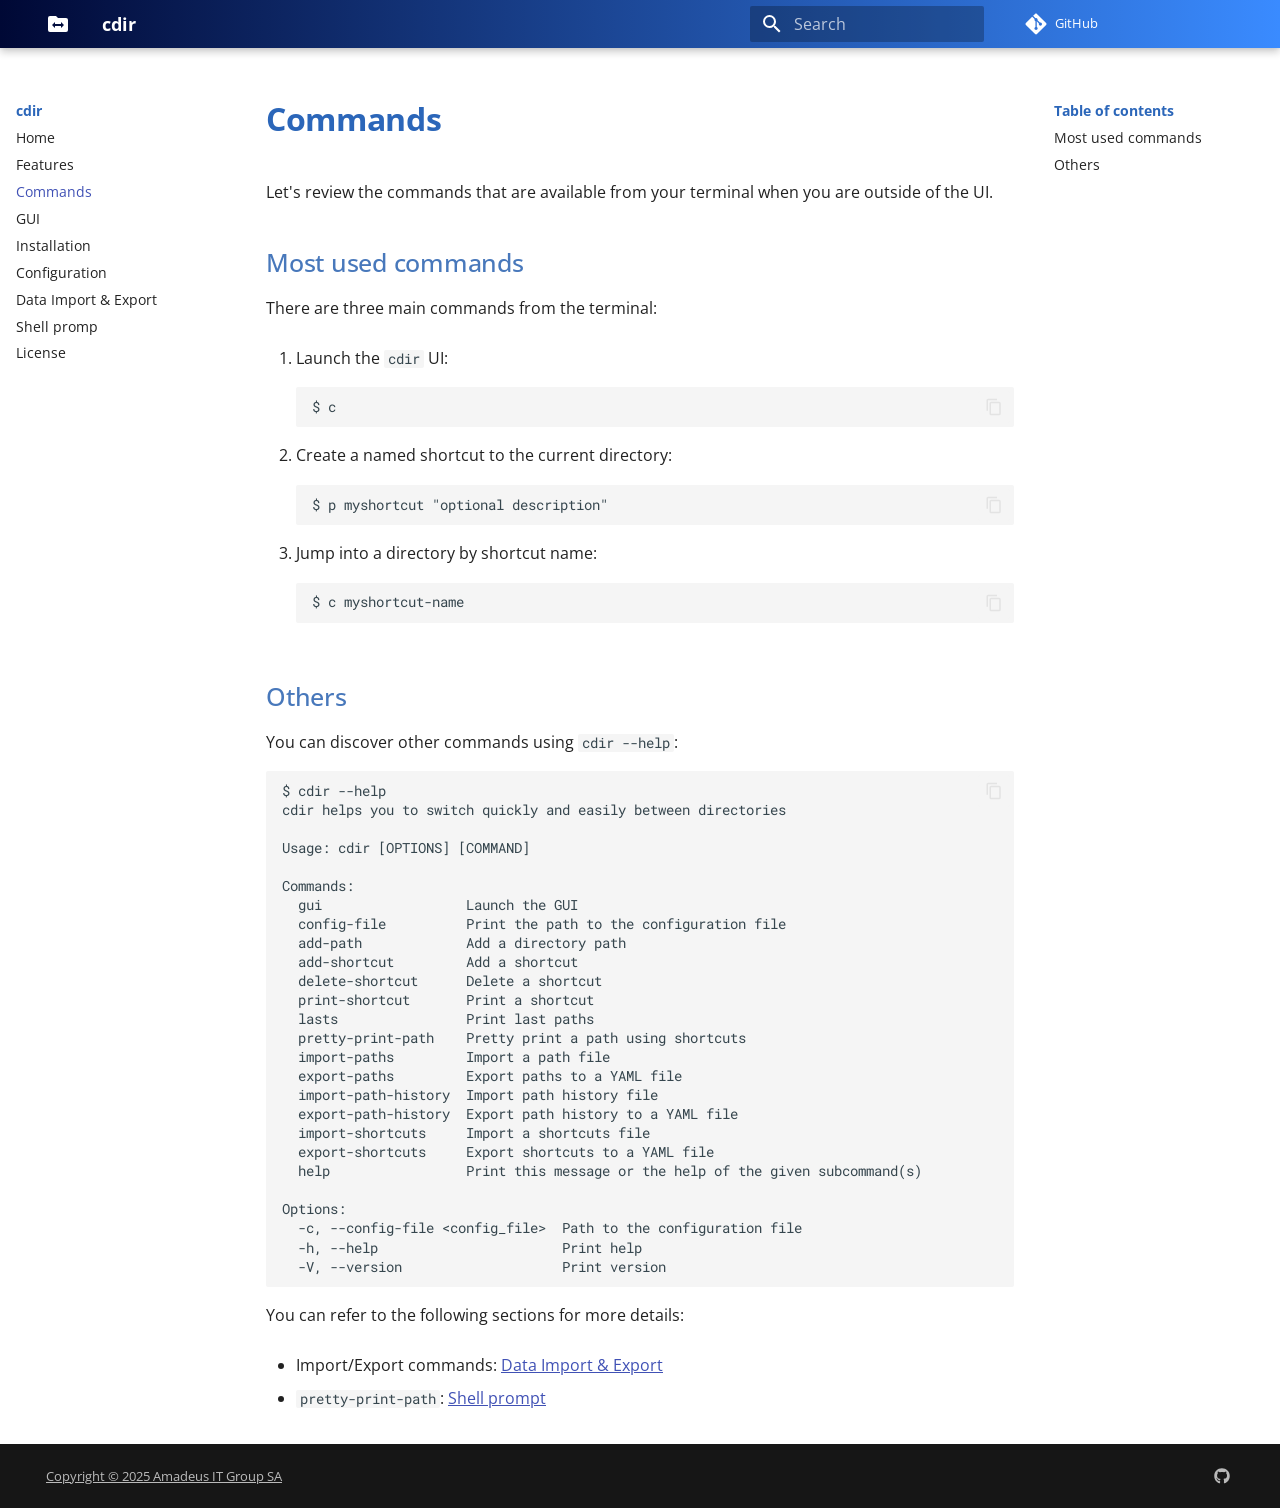
==== commit 4d0c2bbc: "Deployed 7cba4dd with MkDocs version: 1.6.1" ====
--- a/commands/index.html
+++ b/commands/index.html
@@ -19,7 +19,7 @@
       
       
       <link rel="icon" href="../assets/folder-swap.png">
-      <meta name="generator" content="mkdocs-1.6.1, mkdocs-material-9.7.1">
+      <meta name="generator" content="mkdocs-1.6.1, mkdocs-material-9.7.7">
     
     
       
@@ -27,7 +27,7 @@
       
     
     
-      <link rel="stylesheet" href="../assets/stylesheets/main.484c7ddc.min.css">
+      <link rel="stylesheet" href="../assets/stylesheets/main.ec1eaa64.min.css">
       
         
         <link rel="stylesheet" href="../assets/stylesheets/palette.ab4e12ef.min.css">
@@ -467,14 +467,14 @@
   
   
     <li class="md-nav__item">
-      <a href="../importing_shortcuts/" class="md-nav__link">
-        
-  
-  
-  <span class="md-ellipsis">
-    
-  
-    Importing Shortcuts
+      <a href="../import_export/" class="md-nav__link">
+        
+  
+  
+  <span class="md-ellipsis">
+    
+  
+    Data Import & Export
   
 
     
@@ -638,30 +638,34 @@
 </span><span id="__span-3-4"><a id="__codelineno-3-4" name="__codelineno-3-4" href="#__codelineno-3-4"></a>Usage: cdir [OPTIONS] [COMMAND]
 </span><span id="__span-3-5"><a id="__codelineno-3-5" name="__codelineno-3-5" href="#__codelineno-3-5"></a>
 </span><span id="__span-3-6"><a id="__codelineno-3-6" name="__codelineno-3-6" href="#__codelineno-3-6"></a>Commands:
-</span><span id="__span-3-7"><a id="__codelineno-3-7" name="__codelineno-3-7" href="#__codelineno-3-7"></a>  gui               Launch the GUI
-</span><span id="__span-3-8"><a id="__codelineno-3-8" name="__codelineno-3-8" href="#__codelineno-3-8"></a>  config-file       Print the path to the configuration file
-</span><span id="__span-3-9"><a id="__codelineno-3-9" name="__codelineno-3-9" href="#__codelineno-3-9"></a>  add-path          Add a directory path
-</span><span id="__span-3-10"><a id="__codelineno-3-10" name="__codelineno-3-10" href="#__codelineno-3-10"></a>  import-paths      Import a path file
-</span><span id="__span-3-11"><a id="__codelineno-3-11" name="__codelineno-3-11" href="#__codelineno-3-11"></a>  add-shortcut      Add a shortcut
-</span><span id="__span-3-12"><a id="__codelineno-3-12" name="__codelineno-3-12" href="#__codelineno-3-12"></a>  delete-shortcut   Delete a shortcut
-</span><span id="__span-3-13"><a id="__codelineno-3-13" name="__codelineno-3-13" href="#__codelineno-3-13"></a>  print-shortcut    Print a shortcut
-</span><span id="__span-3-14"><a id="__codelineno-3-14" name="__codelineno-3-14" href="#__codelineno-3-14"></a>  import-shortcuts  Import a shortcuts file
-</span><span id="__span-3-15"><a id="__codelineno-3-15" name="__codelineno-3-15" href="#__codelineno-3-15"></a>  lasts             Print last paths
-</span><span id="__span-3-16"><a id="__codelineno-3-16" name="__codelineno-3-16" href="#__codelineno-3-16"></a>  pretty-print-path  Pretty print a path using shortcuts  
-</span><span id="__span-3-17"><a id="__codelineno-3-17" name="__codelineno-3-17" href="#__codelineno-3-17"></a>  help              Print this message or the help of the given subcommand(s)
-</span><span id="__span-3-18"><a id="__codelineno-3-18" name="__codelineno-3-18" href="#__codelineno-3-18"></a>
-</span><span id="__span-3-19"><a id="__codelineno-3-19" name="__codelineno-3-19" href="#__codelineno-3-19"></a>Options:
-</span><span id="__span-3-20"><a id="__codelineno-3-20" name="__codelineno-3-20" href="#__codelineno-3-20"></a>  -c, --config-file &lt;config_file&gt;  Path to the configuration file
-</span><span id="__span-3-21"><a id="__codelineno-3-21" name="__codelineno-3-21" href="#__codelineno-3-21"></a>  -h, --help                       Print help
-</span><span id="__span-3-22"><a id="__codelineno-3-22" name="__codelineno-3-22" href="#__codelineno-3-22"></a>  -V, --version                    Print version
+</span><span id="__span-3-7"><a id="__codelineno-3-7" name="__codelineno-3-7" href="#__codelineno-3-7"></a>  gui                  Launch the GUI
+</span><span id="__span-3-8"><a id="__codelineno-3-8" name="__codelineno-3-8" href="#__codelineno-3-8"></a>  config-file          Print the path to the configuration file
+</span><span id="__span-3-9"><a id="__codelineno-3-9" name="__codelineno-3-9" href="#__codelineno-3-9"></a>  add-path             Add a directory path
+</span><span id="__span-3-10"><a id="__codelineno-3-10" name="__codelineno-3-10" href="#__codelineno-3-10"></a>  add-shortcut         Add a shortcut
+</span><span id="__span-3-11"><a id="__codelineno-3-11" name="__codelineno-3-11" href="#__codelineno-3-11"></a>  delete-shortcut      Delete a shortcut
+</span><span id="__span-3-12"><a id="__codelineno-3-12" name="__codelineno-3-12" href="#__codelineno-3-12"></a>  print-shortcut       Print a shortcut
+</span><span id="__span-3-13"><a id="__codelineno-3-13" name="__codelineno-3-13" href="#__codelineno-3-13"></a>  lasts                Print last paths
+</span><span id="__span-3-14"><a id="__codelineno-3-14" name="__codelineno-3-14" href="#__codelineno-3-14"></a>  pretty-print-path    Pretty print a path using shortcuts
+</span><span id="__span-3-15"><a id="__codelineno-3-15" name="__codelineno-3-15" href="#__codelineno-3-15"></a>  import-paths         Import a path file
+</span><span id="__span-3-16"><a id="__codelineno-3-16" name="__codelineno-3-16" href="#__codelineno-3-16"></a>  export-paths         Export paths to a YAML file
+</span><span id="__span-3-17"><a id="__codelineno-3-17" name="__codelineno-3-17" href="#__codelineno-3-17"></a>  import-path-history  Import path history file
+</span><span id="__span-3-18"><a id="__codelineno-3-18" name="__codelineno-3-18" href="#__codelineno-3-18"></a>  export-path-history  Export path history to a YAML file
+</span><span id="__span-3-19"><a id="__codelineno-3-19" name="__codelineno-3-19" href="#__codelineno-3-19"></a>  import-shortcuts     Import a shortcuts file
+</span><span id="__span-3-20"><a id="__codelineno-3-20" name="__codelineno-3-20" href="#__codelineno-3-20"></a>  export-shortcuts     Export shortcuts to a YAML file
+</span><span id="__span-3-21"><a id="__codelineno-3-21" name="__codelineno-3-21" href="#__codelineno-3-21"></a>  help                 Print this message or the help of the given subcommand(s)
+</span><span id="__span-3-22"><a id="__codelineno-3-22" name="__codelineno-3-22" href="#__codelineno-3-22"></a>
+</span><span id="__span-3-23"><a id="__codelineno-3-23" name="__codelineno-3-23" href="#__codelineno-3-23"></a>Options:
+</span><span id="__span-3-24"><a id="__codelineno-3-24" name="__codelineno-3-24" href="#__codelineno-3-24"></a>  -c, --config-file &lt;config_file&gt;  Path to the configuration file
+</span><span id="__span-3-25"><a id="__codelineno-3-25" name="__codelineno-3-25" href="#__codelineno-3-25"></a>  -h, --help                       Print help
+</span><span id="__span-3-26"><a id="__codelineno-3-26" name="__codelineno-3-26" href="#__codelineno-3-26"></a>  -V, --version                    Print version
 </span></code></pre></div>
-<p>You can report to the following sections of for more details:</p>
+<p>You can refer to the following sections for more details:</p>
 <ul>
 <li>
-<p><code>import-paths</code> <a href="../importing_shortcuts/">Importing Shortcuts</a></p>
+<p>Import/Export commands: <a href="importing_shortcuts.md">Data Import &amp; Export</a></p>
 </li>
 <li>
-<p><code>pretty-print-path</code> <a href="../prompt/">Shell promp</a></p>
+<p><code>pretty-print-path</code>: <a href="../prompt/">Shell prompt</a></p>
 </li>
 </ul>
 
@@ -731,7 +735,7 @@
       <script id="__config" type="application/json">{"annotate": null, "base": "..", "features": ["content.code.copy"], "search": "../assets/javascripts/workers/search.2c215733.min.js", "tags": null, "translations": {"clipboard.copied": "Copied to clipboard", "clipboard.copy": "Copy to clipboard", "search.result.more.one": "1 more on this page", "search.result.more.other": "# more on this page", "search.result.none": "No matching documents", "search.result.one": "1 matching document", "search.result.other": "# matching documents", "search.result.placeholder": "Type to start searching", "search.result.term.missing": "Missing", "select.version": "Select version"}, "version": null}</script>
     
     
-      <script src="../assets/javascripts/bundle.79ae519e.min.js"></script>
+      <script src="../assets/javascripts/bundle.d7400e89.min.js"></script>
       
         <script src="../javascripts/asciinema-player.min.js"></script>
       
--- a/assets/stylesheets/main.ec1eaa64.min.css
+++ b/assets/stylesheets/main.ec1eaa64.min.css
@@ -0,0 +1 @@
+@charset "UTF-8";html{-webkit-text-size-adjust:none;-moz-text-size-adjust:none;text-size-adjust:none;box-sizing:border-box}*,:after,:before{box-sizing:inherit}@media (prefers-reduced-motion){*,:after,:before{transition:none!important}}body{margin:0}a,button,input,label{-webkit-tap-highlight-color:transparent}a{color:inherit;text-decoration:none}hr{border:0;box-sizing:initial;display:block;height:.05rem;overflow:visible;padding:0}small{font-size:80%}sub,sup{line-height:1em}img{border-style:none}table{border-collapse:initial;border-spacing:0}td,th{font-weight:400;vertical-align:top}button{background:#0000;border:0;font-family:inherit;font-size:inherit;margin:0;padding:0}input{border:0;outline:none}:root{--md-primary-fg-color:#4051b5;--md-primary-fg-color--light:#5d6cc0;--md-primary-fg-color--dark:#303fa1;--md-primary-bg-color:#fff;--md-primary-bg-color--light:#ffffffb3;--md-accent-fg-color:#526cfe;--md-accent-fg-color--transparent:#526cfe1a;--md-accent-bg-color:#fff;--md-accent-bg-color--light:#ffffffb3}[data-md-color-scheme=default]{color-scheme:light}[data-md-color-scheme=default] img[src$="#gh-dark-mode-only"],[data-md-color-scheme=default] img[src$="#only-dark"]{display:none}:root,[data-md-color-scheme=default]{--md-hue:225deg;--md-default-fg-color:#000000de;--md-default-fg-color--light:#0000008a;--md-default-fg-color--lighter:#00000052;--md-default-fg-color--lightest:#00000012;--md-default-bg-color:#fff;--md-default-bg-color--light:#ffffffb3;--md-default-bg-color--lighter:#ffffff4d;--md-default-bg-color--lightest:#ffffff1f;--md-code-fg-color:#36464e;--md-code-bg-color:#f5f5f5;--md-code-bg-color--light:#f5f5f5b3;--md-code-bg-color--lighter:#f5f5f54d;--md-code-hl-color:#4287ff;--md-code-hl-color--light:#4287ff1a;--md-code-hl-number-color:#d52a2a;--md-code-hl-special-color:#db1457;--md-code-hl-function-color:#a846b9;--md-code-hl-constant-color:#6e59d9;--md-code-hl-keyword-color:#3f6ec6;--md-code-hl-string-color:#1c7d4d;--md-code-hl-name-color:var(--md-code-fg-color);--md-code-hl-operator-color:var(--md-default-fg-color--light);--md-code-hl-punctuation-color:var(--md-default-fg-color--light);--md-code-hl-comment-color:var(--md-default-fg-color--light);--md-code-hl-generic-color:var(--md-default-fg-color--light);--md-code-hl-variable-color:var(--md-default-fg-color--light);--md-typeset-color:var(--md-default-fg-color);--md-typeset-a-color:var(--md-primary-fg-color);--md-typeset-del-color:#f5503d26;--md-typeset-ins-color:#0bd57026;--md-typeset-kbd-color:#fafafa;--md-typeset-kbd-accent-color:#fff;--md-typeset-kbd-border-color:#b8b8b8;--md-typeset-mark-color:#ffff0080;--md-typeset-table-color:#0000001f;--md-typeset-table-color--light:rgba(0,0,0,.035);--md-admonition-fg-color:var(--md-default-fg-color);--md-admonition-bg-color:var(--md-default-bg-color);--md-warning-fg-color:#000000de;--md-warning-bg-color:#ff9;--md-footer-fg-color:#fff;--md-footer-fg-color--light:#ffffffb3;--md-footer-fg-color--lighter:#ffffff73;--md-footer-bg-color:#000000de;--md-footer-bg-color--dark:#00000052;--md-shadow-z1:0 0.2rem 0.5rem #0000000d,0 0 0.05rem #0000001a;--md-shadow-z2:0 0.2rem 0.5rem #0000001a,0 0 0.05rem #00000040;--md-shadow-z3:0 0.2rem 0.5rem #0003,0 0 0.05rem #00000059}.md-icon svg{fill:currentcolor;display:block;height:1.2rem;width:1.2rem}body{-webkit-font-smoothing:antialiased;-moz-osx-font-smoothing:grayscale;--md-text-font-family:var(--md-text-font,_),-apple-system,BlinkMacSystemFont,Helvetica,Arial,sans-serif;--md-code-font-family:var(--md-code-font,_),SFMono-Regular,Consolas,Menlo,monospace}aside,body,input{font-feature-settings:"kern","liga";color:var(--md-typeset-color);font-family:var(--md-text-font-family)}code,kbd,pre{font-feature-settings:"kern";font-family:var(--md-code-font-family)}:root{--md-typeset-table-sort-icon:url('data:image/svg+xml;charset=utf-8,<svg xmlns="http://www.w3.org/2000/svg" viewBox="0 0 24 24"><path d="m18 21-4-4h3V7h-3l4-4 4 4h-3v10h3M2 19v-2h10v2M2 13v-2h7v2M2 7V5h4v2z"/></svg>');--md-typeset-table-sort-icon--asc:url('data:image/svg+xml;charset=utf-8,<svg xmlns="http://www.w3.org/2000/svg" viewBox="0 0 24 24"><path d="M19 17h3l-4 4-4-4h3V3h2M2 17h10v2H2M6 5v2H2V5m0 6h7v2H2z"/></svg>');--md-typeset-table-sort-icon--desc:url('data:image/svg+xml;charset=utf-8,<svg xmlns="http://www.w3.org/2000/svg" viewBox="0 0 24 24"><path d="M19 7h3l-4-4-4 4h3v14h2M2 17h10v2H2M6 5v2H2V5m0 6h7v2H2z"/></svg>')}.md-typeset{-webkit-print-color-adjust:exact;color-adjust:exact;font-size:.8rem;line-height:1.6;overflow-wrap:break-word}@media print{.md-typeset{font-size:.68rem}}.md-typeset blockquote,.md-typeset dl,.md-typeset figure,.md-typeset ol,.md-typeset pre,.md-typeset ul{margin-bottom:1em;margin-top:1em}.md-typeset h1{color:var(--md-default-fg-color--light);font-size:2em;line-height:1.3;margin:0 0 1.25em}.md-typeset h1,.md-typeset h2{font-weight:300;letter-spacing:-.01em}.md-typeset h2{font-size:1.5625em;line-height:1.4;margin:1.6em 0 .64em}.md-typeset h3{font-size:1.25em;font-weight:400;letter-spacing:-.01em;line-height:1.5;margin:1.6em 0 .8em}.md-typeset h2+h3{margin-top:.8em}.md-typeset h4{font-weight:700;letter-spacing:-.01em;margin:1em 0}.md-typeset h5,.md-typeset h6{color:var(--md-default-fg-color--light);font-size:.8em;font-weight:700;letter-spacing:-.01em;margin:1.25em 0}.md-typeset h5{text-transform:uppercase}.md-typeset h5 code{text-transform:none}.md-typeset hr{border-bottom:.05rem solid var(--md-default-fg-color--lightest);display:flow-root;margin:1.5em 0}.md-typeset a{color:var(--md-typeset-a-color);word-break:break-word}.md-typeset a,.md-typeset a:before{transition:color 125ms}.md-typeset a:focus,.md-typeset a:hover{color:var(--md-accent-fg-color)}.md-typeset a:focus code,.md-typeset a:hover code{background-color:var(--md-accent-fg-color--transparent);color:var(--md-accent-fg-color)}.md-typeset a code{color:var(--md-typeset-a-color)}.md-typeset a.focus-visible{outline-color:var(--md-accent-fg-color);outline-offset:.2rem}.md-typeset code,.md-typeset kbd,.md-typeset pre{color:var(--md-code-fg-color);direction:ltr;font-variant-ligatures:none;transition:background-color 125ms}@media print{.md-typeset code,.md-typeset kbd,.md-typeset pre{white-space:pre-wrap}}.md-typeset code{background-color:var(--md-code-bg-color);border-radius:.1rem;-webkit-box-decoration-break:clone;box-decoration-break:clone;font-size:.85em;padding:0 .2941176471em;transition:color 125ms,background-color 125ms;word-break:break-word}.md-typeset code:not(.focus-visible){-webkit-tap-highlight-color:transparent;outline:none}.md-typeset pre{display:flow-root;line-height:1.4;position:relative}.md-typeset pre>code{-webkit-box-decoration-break:slice;box-decoration-break:slice;box-shadow:none;display:block;margin:0;outline-color:var(--md-accent-fg-color);overflow:auto;padding:.7720588235em 1.1764705882em;scrollbar-color:var(--md-default-fg-color--lighter) #0000;scrollbar-width:thin;touch-action:auto;word-break:normal}.md-typeset pre>code:hover{scrollbar-color:var(--md-accent-fg-color) #0000}.md-typeset pre>code::-webkit-scrollbar{height:.2rem;width:.2rem}.md-typeset pre>code::-webkit-scrollbar-thumb{background-color:var(--md-default-fg-color--lighter)}.md-typeset pre>code::-webkit-scrollbar-thumb:hover{background-color:var(--md-accent-fg-color)}.md-typeset kbd{background-color:var(--md-typeset-kbd-color);border-radius:.1rem;box-shadow:0 .1rem 0 .05rem var(--md-typeset-kbd-border-color),0 .1rem 0 var(--md-typeset-kbd-border-color),0 -.1rem .2rem var(--md-typeset-kbd-accent-color) inset;color:var(--md-default-fg-color);display:inline-block;font-size:.75em;padding:0 .6666666667em;vertical-align:text-top;word-break:break-word}.md-typeset mark{background-color:var(--md-typeset-mark-color);-webkit-box-decoration-break:clone;box-decoration-break:clone;color:inherit;word-break:break-word}.md-typeset abbr{cursor:help;text-decoration:none}.md-typeset [data-preview],.md-typeset abbr{border-bottom:.05rem dotted var(--md-default-fg-color--light)}.md-typeset small{opacity:.75}[dir=ltr] .md-typeset sub,[dir=ltr] .md-typeset sup{margin-left:.078125em}[dir=rtl] .md-typeset sub,[dir=rtl] .md-typeset sup{margin-right:.078125em}[dir=ltr] .md-typeset blockquote{padding-left:.6rem}[dir=rtl] .md-typeset blockquote{padding-right:.6rem}[dir=ltr] .md-typeset blockquote{border-left:.2rem solid var(--md-default-fg-color--lighter)}[dir=rtl] .md-typeset blockquote{border-right:.2rem solid var(--md-default-fg-color--lighter)}.md-typeset blockquote{color:var(--md-default-fg-color--light);margin-left:0;margin-right:0}.md-typeset ul{list-style-type:disc}.md-typeset ul[type]{list-style-type:revert-layer}[dir=ltr] .md-typeset ol,[dir=ltr] .md-typeset ul{margin-left:.625em}[dir=rtl] .md-typeset ol,[dir=rtl] .md-typeset ul{margin-right:.625em}.md-typeset ol,.md-typeset ul{padding:0}.md-typeset ol:not([hidden]),.md-typeset ul:not([hidden]){display:flow-root}.md-typeset ol ol,.md-typeset ul ol{list-style-type:lower-alpha}.md-typeset ol ol ol,.md-typeset ul ol ol{list-style-type:lower-roman}.md-typeset ol ol ol ol,.md-typeset ul ol ol ol{list-style-type:upper-alpha}.md-typeset ol ol ol ol ol,.md-typeset ul ol ol ol ol{list-style-type:upper-roman}.md-typeset ol[type],.md-typeset ul[type]{list-style-type:revert-layer}[dir=ltr] .md-typeset ol li,[dir=ltr] .md-typeset ul li{margin-left:1.25em}[dir=rtl] .md-typeset ol li,[dir=rtl] .md-typeset ul li{margin-right:1.25em}.md-typeset ol li,.md-typeset ul li{margin-bottom:.5em}.md-typeset ol li blockquote,.md-typeset ol li p,.md-typeset ul li blockquote,.md-typeset ul li p{margin:.5em 0}.md-typeset ol li:last-child,.md-typeset ul li:last-child{margin-bottom:0}[dir=ltr] .md-typeset ol li ol,[dir=ltr] .md-typeset ol li ul,[dir=ltr] .md-typeset ul li ol,[dir=ltr] .md-typeset ul li ul{margin-left:.625em}[dir=rtl] .md-typeset ol li ol,[dir=rtl] .md-typeset ol li ul,[dir=rtl] .md-typeset ul li ol,[dir=rtl] .md-typeset ul li ul{margin-right:.625em}.md-typeset ol li ol,.md-typeset ol li ul,.md-typeset ul li ol,.md-typeset ul li ul{margin-bottom:.5em;margin-top:.5em}[dir=ltr] .md-typeset dd{margin-left:1.875em}[dir=rtl] .md-typeset dd{margin-right:1.875em}.md-typeset dd{margin-bottom:1.5em;margin-top:1em}.md-typeset img,.md-typeset svg,.md-typeset video{height:auto;max-width:100%}.md-typeset img[align=left]{margin:1em 1em 1em 0}.md-typeset img[align=right]{margin:1em 0 1em 1em}.md-typeset img[align]:only-child{margin-top:0}.md-typeset figure{display:flow-root;margin:1em auto;max-width:100%;text-align:center;width:fit-content}.md-typeset figure img{display:block;margin:0 auto}.md-typeset figcaption{font-style:italic;margin:1em auto;max-width:24rem}.md-typeset iframe{max-width:100%}.md-typeset table:not([class]){background-color:var(--md-default-bg-color);border:.05rem solid var(--md-typeset-table-color);border-radius:.1rem;display:inline-block;font-size:.64rem;max-width:100%;overflow:auto;touch-action:auto}@media print{.md-typeset table:not([class]){display:table}}.md-typeset table:not([class])+*{margin-top:1.5em}.md-typeset table:not([class]) td>:first-child,.md-typeset table:not([class]) th>:first-child{margin-top:0}.md-typeset table:not([class]) td>:last-child,.md-typeset table:not([class]) th>:last-child{margin-bottom:0}.md-typeset table:not([class]) td:not([align]),.md-typeset table:not([class]) th:not([align]){text-align:left}[dir=rtl] .md-typeset table:not([class]) td:not([align]),[dir=rtl] .md-typeset table:not([class]) th:not([align]){text-align:right}.md-typeset table:not([class]) th{font-weight:700;min-width:5rem;padding:.9375em 1.25em;vertical-align:top}.md-typeset table:not([class]) td{border-top:.05rem solid var(--md-typeset-table-color);padding:.9375em 1.25em;vertical-align:top}.md-typeset table:not([class]) tbody tr{transition:background-color 125ms}.md-typeset table:not([class]) tbody tr:hover{background-color:var(--md-typeset-table-color--light);box-shadow:0 .05rem 0 var(--md-default-bg-color) inset}.md-typeset table:not([class]) a{word-break:normal}.md-typeset table th[role=columnheader]{cursor:pointer}[dir=ltr] .md-typeset table th[role=columnheader]:after{margin-left:.5em}[dir=rtl] .md-typeset table th[role=columnheader]:after{margin-right:.5em}.md-typeset table th[role=columnheader]:after{content:"";display:inline-block;height:1.2em;-webkit-mask-image:var(--md-typeset-table-sort-icon);mask-image:var(--md-typeset-table-sort-icon);-webkit-mask-repeat:no-repeat;mask-repeat:no-repeat;-webkit-mask-size:contain;mask-size:contain;transition:background-color 125ms;vertical-align:text-bottom;width:1.2em}.md-typeset table th[role=columnheader]:hover:after{background-color:var(--md-default-fg-color--lighter)}.md-typeset table th[role=columnheader][aria-sort=ascending]:after{background-color:var(--md-default-fg-color--light);-webkit-mask-image:var(--md-typeset-table-sort-icon--asc);mask-image:var(--md-typeset-table-sort-icon--asc)}.md-typeset table th[role=columnheader][aria-sort=descending]:after{background-color:var(--md-default-fg-color--light);-webkit-mask-image:var(--md-typeset-table-sort-icon--desc);mask-image:var(--md-typeset-table-sort-icon--desc)}.md-typeset__scrollwrap{margin:1em -.8rem;overflow-x:auto;touch-action:auto}.md-typeset__table{display:inline-block;margin-bottom:.5em;padding:0 .8rem}@media print{.md-typeset__table{display:block}}html .md-typeset__table table{display:table;margin:0;overflow:hidden;width:100%}@media screen and (max-width:44.984375em){.md-content__inner>pre{margin:1em -.8rem}.md-content__inner>pre code{border-radius:0}}.md-typeset .md-author{border-radius:100%;display:block;flex-shrink:0;height:1.6rem;overflow:hidden;position:relative;transition:color 125ms,transform 125ms;width:1.6rem}.md-typeset .md-author img{display:block}.md-typeset .md-author--more{background:var(--md-default-fg-color--lightest);color:var(--md-default-fg-color--lighter);font-size:.6rem;font-weight:700;line-height:1.6rem;text-align:center}.md-typeset .md-author--long{height:2.4rem;width:2.4rem}.md-typeset a.md-author{transform:scale(1)}.md-typeset a.md-author img{border-radius:100%;filter:grayscale(100%) opacity(75%);transition:filter 125ms}.md-typeset a.md-author:focus,.md-typeset a.md-author:hover{transform:scale(1.1);z-index:1}.md-typeset a.md-author:focus img,.md-typeset a.md-author:hover img{filter:grayscale(0)}.md-banner{background-color:var(--md-footer-bg-color);color:var(--md-footer-fg-color);overflow:auto}@media print{.md-banner{display:none}}.md-banner--warning{background-color:var(--md-warning-bg-color);color:var(--md-warning-fg-color)}.md-banner__inner{font-size:.7rem;margin:.6rem auto;padding:0 .8rem}[dir=ltr] .md-banner__button{float:right}[dir=rtl] .md-banner__button{float:left}.md-banner__button{color:inherit;cursor:pointer;transition:opacity .25s}.no-js .md-banner__button{display:none}.md-banner__button:hover{opacity:.7}html{font-size:125%;height:100%;overflow-x:hidden}@media screen and (min-width:100em){html{font-size:137.5%}}@media screen and (min-width:125em){html{font-size:150%}}body{background-color:var(--md-default-bg-color);display:flex;flex-direction:column;font-size:.5rem;min-height:100%;position:relative;width:100%}@media print{body{display:block}}@media screen and (max-width:59.984375em){body[data-md-scrolllock]{position:fixed}}.md-grid{margin-left:auto;margin-right:auto;max-width:61rem}.md-container{display:flex;flex-direction:column;flex-grow:1}@media print{.md-container{display:block}}.md-main{flex-grow:1}.md-main__inner{display:flex;height:100%;margin-top:1.5rem}.md-ellipsis{overflow:hidden;text-overflow:ellipsis}.md-toggle{display:none}.md-option{height:0;opacity:0;position:absolute;width:0}.md-option:checked+label:not([hidden]){display:block}.md-option.focus-visible+label{outline-color:var(--md-accent-fg-color);outline-style:auto}.md-skip{background-color:var(--md-default-fg-color);border-radius:.1rem;color:var(--md-default-bg-color);font-size:.64rem;margin:.5rem;opacity:0;outline-color:var(--md-accent-fg-color);padding:.3rem .5rem;position:fixed;transform:translateY(.4rem);z-index:-1}.md-skip:focus{opacity:1;transform:translateY(0);transition:transform .25s cubic-bezier(.4,0,.2,1),opacity 175ms 75ms;z-index:10}@page{margin:25mm}:root{--md-clipboard-icon:url('data:image/svg+xml;charset=utf-8,<svg xmlns="http://www.w3.org/2000/svg" viewBox="0 0 24 24"><path d="M19 21H8V7h11m0-2H8a2 2 0 0 0-2 2v14a2 2 0 0 0 2 2h11a2 2 0 0 0 2-2V7a2 2 0 0 0-2-2m-3-4H4a2 2 0 0 0-2 2v14h2V3h12z"/></svg>')}.md-clipboard{border-radius:.1rem;color:var(--md-default-fg-color--lightest);cursor:pointer;height:1.5em;outline-color:var(--md-accent-fg-color);outline-offset:.1rem;transition:color .25s;width:1.5em;z-index:1}@media print{.md-clipboard{display:none}}.md-clipboard:not(.focus-visible){-webkit-tap-highlight-color:transparent;outline:none}:hover>.md-clipboard{color:var(--md-default-fg-color--light)}.md-clipboard:focus,.md-clipboard:hover{color:var(--md-accent-fg-color)}.md-clipboard:after{background-color:currentcolor;content:"";display:block;height:1.125em;margin:0 auto;-webkit-mask-image:var(--md-clipboard-icon);mask-image:var(--md-clipboard-icon);-webkit-mask-position:center;mask-position:center;-webkit-mask-repeat:no-repeat;mask-repeat:no-repeat;-webkit-mask-size:contain;mask-size:contain;width:1.125em}.md-clipboard--inline{cursor:pointer}.md-clipboard--inline code{transition:color .25s,background-color .25s}.md-clipboard--inline:focus code,.md-clipboard--inline:hover code{background-color:var(--md-accent-fg-color--transparent);color:var(--md-accent-fg-color)}:root{--md-code-select-icon:url('data:image/svg+xml;charset=utf-8,<svg xmlns="http://www.w3.org/2000/svg" viewBox="0 0 24 24"><path d="M19 19h-4v2h4c1.1 0 2-.9 2-2v-4h-2m0-12h-4v2h4v4h2V5c0-1.1-.9-2-2-2M5 5h4V3H5c-1.1 0-2 .9-2 2v4h2m0 6H3v4c0 1.1.9 2 2 2h4v-2H5zm2-4h2v2H7zm4 0h2v2h-2zm4 0h2v2h-2zM7 7h2v2H7zm4 0h2v2h-2zm4 0h2v2h-2zm-8 8h2v2H7zm4 0h2v2h-2zm4 0h2v2h-2z"/></svg>');--md-code-copy-icon:url('data:image/svg+xml;charset=utf-8,<svg xmlns="http://www.w3.org/2000/svg" viewBox="0 0 24 24"><path d="M19 21H8V7h11m0-2H8a2 2 0 0 0-2 2v14a2 2 0 0 0 2 2h11a2 2 0 0 0 2-2V7a2 2 0 0 0-2-2m-3-4H4a2 2 0 0 0-2 2v14h2V3h12z"/></svg>')}.md-typeset .md-code__content{display:grid}.md-code__nav{background-color:var(--md-code-bg-color--lighter);border-radius:.1rem;display:flex;gap:.2rem;padding:.2rem;position:absolute;right:.25em;top:.25em;transition:background-color .25s;z-index:1}:hover>.md-code__nav{background-color:var(--md-code-bg-color--light)}.md-code__button{color:var(--md-default-fg-color--lightest);cursor:pointer;display:block;height:1.5em;outline-color:var(--md-accent-fg-color);outline-offset:.1rem;transition:color .25s;width:1.5em}:hover>*>.md-code__button{color:var(--md-default-fg-color--light)}.md-code__button.focus-visible,.md-code__button:hover{color:var(--md-accent-fg-color)}.md-code__button--active{color:var(--md-default-fg-color)!important}.md-code__button:after{background-color:currentcolor;content:"";display:block;height:1.125em;margin:0 auto;-webkit-mask-position:center;mask-position:center;-webkit-mask-repeat:no-repeat;mask-repeat:no-repeat;-webkit-mask-size:contain;mask-size:contain;width:1.125em}.md-code__button[data-md-type=select]:after{-webkit-mask-image:var(--md-code-select-icon);mask-image:var(--md-code-select-icon)}.md-code__button[data-md-type=copy]:after{-webkit-mask-image:var(--md-code-copy-icon);mask-image:var(--md-code-copy-icon)}@keyframes consent{0%{opacity:0;transform:translateY(100%)}to{opacity:1;transform:translateY(0)}}@keyframes overlay{0%{opacity:0}to{opacity:1}}.md-consent__overlay{animation:overlay .25s both;-webkit-backdrop-filter:blur(.1rem);backdrop-filter:blur(.1rem);background-color:#0000008a;height:100%;opacity:1;position:fixed;top:0;width:100%;z-index:5}.md-consent__inner{animation:consent .5s cubic-bezier(.1,.7,.1,1) both;background-color:var(--md-default-bg-color);border:0;border-radius:.1rem;bottom:0;box-shadow:0 0 .2rem #0000001a,0 .2rem .4rem #0003;max-height:100%;overflow:auto;padding:0;position:fixed;width:100%;z-index:5}.md-consent__form{padding:.8rem}.md-consent__settings{display:none;margin:1em 0}input:checked+.md-consent__settings{display:block}.md-consent__controls{margin-bottom:.8rem}.md-typeset .md-consent__controls .md-button{display:inline}@media screen and (max-width:44.984375em){.md-typeset .md-consent__controls .md-button{display:block;margin-top:.4rem;text-align:center;width:100%}}.md-consent label{cursor:pointer}.md-content{flex-grow:1;min-width:0}.md-content__inner{margin:0 .8rem 1.2rem;padding-top:.6rem}@media screen and (min-width:76.25em){[dir=ltr] .md-sidebar--primary:not([hidden])~.md-content>.md-content__inner{margin-left:1.2rem}[dir=ltr] .md-sidebar--secondary:not([hidden])~.md-content>.md-content__inner,[dir=rtl] .md-sidebar--primary:not([hidden])~.md-content>.md-content__inner{margin-right:1.2rem}[dir=rtl] .md-sidebar--secondary:not([hidden])~.md-content>.md-content__inner{margin-left:1.2rem}}.md-content__inner:before{content:"";display:block;height:.4rem}.md-content__inner>:last-child{margin-bottom:0}[dir=ltr] .md-content__button{float:right}[dir=rtl] .md-content__button{float:left}[dir=ltr] .md-content__button{margin-left:.4rem}[dir=rtl] .md-content__button{margin-right:.4rem}.md-content__button{margin:.4rem 0;padding:0}@media print{.md-content__button{display:none}}.md-typeset .md-content__button{color:var(--md-default-fg-color--lighter)}.md-content__button svg{display:inline;vertical-align:top}[dir=rtl] .md-content__button svg{transform:scaleX(-1)}[dir=ltr] .md-dialog{right:.8rem}[dir=rtl] .md-dialog{left:.8rem}.md-dialog{background-color:var(--md-default-fg-color);border-radius:.1rem;bottom:.8rem;box-shadow:var(--md-shadow-z3);min-width:11.1rem;opacity:0;padding:.4rem .6rem;pointer-events:none;position:fixed;transform:translateY(100%);transition:transform 0ms .4s,opacity .4s;z-index:4}@media print{.md-dialog{display:none}}.md-dialog--active{opacity:1;pointer-events:auto;transform:translateY(0);transition:transform .4s cubic-bezier(.075,.85,.175,1),opacity .4s}.md-dialog__inner{color:var(--md-default-bg-color);font-size:.7rem}.md-feedback{margin:2em 0 1em;text-align:center}.md-feedback fieldset{border:none;margin:0;padding:0}.md-feedback__title{font-weight:700;margin:1em auto}.md-feedback__inner{position:relative}.md-feedback__list{display:flex;flex-wrap:wrap;place-content:baseline center;position:relative}.md-feedback__list:hover .md-icon:not(:disabled){color:var(--md-default-fg-color--lighter)}:disabled .md-feedback__list{min-height:1.8rem}.md-feedback__icon{color:var(--md-default-fg-color--light);cursor:pointer;flex-shrink:0;margin:0 .1rem;transition:color 125ms}.md-feedback__icon:not(:disabled).md-icon:hover{color:var(--md-accent-fg-color)}.md-feedback__icon:disabled{color:var(--md-default-fg-color--lightest);pointer-events:none}.md-feedback__note{opacity:0;position:relative;transform:translateY(.4rem);transition:transform .4s cubic-bezier(.1,.7,.1,1),opacity .15s}.md-feedback__note>*{margin:0 auto;max-width:16rem}:disabled .md-feedback__note{opacity:1;transform:translateY(0)}@media print{.md-feedback{display:none}}.md-footer{background-color:var(--md-footer-bg-color);color:var(--md-footer-fg-color)}@media print{.md-footer{display:none}}.md-footer__inner{justify-content:space-between;overflow:auto;padding:.2rem}.md-footer__inner:not([hidden]){display:flex}.md-footer__link{align-items:end;display:flex;flex-grow:0.01;margin-bottom:.4rem;margin-top:1rem;max-width:100%;outline-color:var(--md-accent-fg-color);overflow:hidden;transition:opacity .25s}.md-footer__link:focus,.md-footer__link:hover{opacity:.7}[dir=rtl] .md-footer__link svg{transform:scaleX(-1)}@media screen and (max-width:44.984375em){.md-footer__link--prev{flex-shrink:0}.md-footer__link--prev .md-footer__title{display:none}}[dir=ltr] .md-footer__link--next{margin-left:auto}[dir=rtl] .md-footer__link--next{margin-right:auto}.md-footer__link--next{text-align:right}[dir=rtl] .md-footer__link--next{text-align:left}.md-footer__title{flex-grow:1;font-size:.9rem;margin-bottom:.7rem;max-width:calc(100% - 2.4rem);padding:0 1rem;white-space:nowrap}.md-footer__button{margin:.2rem;padding:.4rem}.md-footer__direction{font-size:.64rem;opacity:.7}.md-footer-meta{background-color:var(--md-footer-bg-color--dark)}.md-footer-meta__inner{display:flex;flex-wrap:wrap;justify-content:space-between;padding:.2rem}html .md-footer-meta.md-typeset a{color:var(--md-footer-fg-color--light)}html .md-footer-meta.md-typeset a:focus,html .md-footer-meta.md-typeset a:hover{color:var(--md-footer-fg-color)}.md-copyright{color:var(--md-footer-fg-color--lighter);font-size:.64rem;margin:auto .6rem;padding:.4rem 0;width:100%}@media screen and (min-width:45em){.md-copyright{width:auto}}.md-copyright__highlight{color:var(--md-footer-fg-color--light)}.md-social{display:inline-flex;gap:.2rem;margin:0 .4rem;padding:.2rem 0 .6rem}@media screen and (min-width:45em){.md-social{padding:.6rem 0}}.md-social__link{display:inline-block;height:1.6rem;text-align:center;width:1.6rem}.md-social__link:before{line-height:1.9}.md-social__link svg{fill:currentcolor;max-height:.8rem;vertical-align:-25%}.md-typeset .md-button{border:.1rem solid;border-radius:.1rem;color:var(--md-primary-fg-color);cursor:pointer;display:inline-block;font-weight:700;padding:.625em 2em;transition:color 125ms,background-color 125ms,border-color 125ms}.md-typeset .md-button--primary{background-color:var(--md-primary-fg-color);border-color:var(--md-primary-fg-color);color:var(--md-primary-bg-color)}.md-typeset .md-button:focus,.md-typeset .md-button:hover{background-color:var(--md-accent-fg-color);border-color:var(--md-accent-fg-color);color:var(--md-accent-bg-color)}[dir=ltr] .md-typeset .md-input{border-top-left-radius:.1rem}[dir=ltr] .md-typeset .md-input,[dir=rtl] .md-typeset .md-input{border-top-right-radius:.1rem}[dir=rtl] .md-typeset .md-input{border-top-left-radius:.1rem}.md-typeset .md-input{border-bottom:.1rem solid var(--md-default-fg-color--lighter);box-shadow:var(--md-shadow-z1);font-size:.8rem;height:1.8rem;padding:0 .6rem;transition:border .25s,box-shadow .25s}.md-typeset .md-input:focus,.md-typeset .md-input:hover{border-bottom-color:var(--md-accent-fg-color);box-shadow:var(--md-shadow-z2)}.md-typeset .md-input--stretch{width:100%}.md-header{background-color:var(--md-primary-fg-color);box-shadow:0 0 .2rem #0000,0 .2rem .4rem #0000;color:var(--md-primary-bg-color);display:block;left:0;position:sticky;right:0;top:0;z-index:4}@media print{.md-header{display:none}}.md-header[hidden]{transform:translateY(-100%);transition:transform .25s cubic-bezier(.8,0,.6,1),box-shadow .25s}.md-header--shadow{box-shadow:0 0 .2rem #0000001a,0 .2rem .4rem #0003;transition:transform .25s cubic-bezier(.1,.7,.1,1),box-shadow .25s}.md-header__inner{align-items:center;display:flex;padding:0 .2rem}.md-header__button{color:currentcolor;cursor:pointer;margin:.2rem;outline-color:var(--md-accent-fg-color);padding:.4rem;position:relative;transition:opacity .25s;vertical-align:middle;z-index:1}.md-header__button:hover{opacity:.7}.md-header__button:not([hidden]){display:inline-block}.md-header__button:not(.focus-visible){-webkit-tap-highlight-color:transparent;outline:none}.md-header__button.md-logo{margin:.2rem;padding:.4rem}@media screen and (max-width:76.234375em){.md-header__button.md-logo{display:none}}.md-header__button.md-logo img,.md-header__button.md-logo svg{fill:currentcolor;display:block;height:1.2rem;width:auto}@media screen and (min-width:60em){.md-header__button[for=__search]{display:none}}.no-js .md-header__button[for=__search]{display:none}[dir=rtl] .md-header__button[for=__search] svg{transform:scaleX(-1)}@media screen and (min-width:76.25em){.md-header__button[for=__drawer]{display:none}}.md-header__topic{display:flex;max-width:100%;position:absolute;transition:transform .4s cubic-bezier(.1,.7,.1,1),opacity .15s;white-space:nowrap}.md-header__topic+.md-header__topic{opacity:0;pointer-events:none;transform:translateX(1.25rem);transition:transform .4s cubic-bezier(1,.7,.1,.1),opacity .15s;z-index:-1}[dir=rtl] .md-header__topic+.md-header__topic{transform:translateX(-1.25rem)}.md-header__topic:first-child{font-weight:700}[dir=ltr] .md-header__title{margin-left:1rem;margin-right:.4rem}[dir=rtl] .md-header__title{margin-left:.4rem;margin-right:1rem}.md-header__title{flex-grow:1;font-size:.9rem;height:2.4rem;line-height:2.4rem}.md-header__title--active .md-header__topic{opacity:0;pointer-events:none;transform:translateX(-1.25rem);transition:transform .4s cubic-bezier(1,.7,.1,.1),opacity .15s;z-index:-1}[dir=rtl] .md-header__title--active .md-header__topic{transform:translateX(1.25rem)}.md-header__title--active .md-header__topic+.md-header__topic{opacity:1;pointer-events:auto;transform:translateX(0);transition:transform .4s cubic-bezier(.1,.7,.1,1),opacity .15s;z-index:0}.md-header__title>.md-header__ellipsis{height:100%;position:relative;width:100%}.md-header__option{display:flex;flex-shrink:0;max-width:100%;transition:max-width 0ms .25s,opacity .25s .25s;white-space:nowrap}[data-md-toggle=search]:checked~.md-header .md-header__option{max-width:0;opacity:0;transition:max-width 0ms,opacity 0ms}.md-header__option>input{bottom:0}.md-header__source{display:none}@media screen and (min-width:60em){[dir=ltr] .md-header__source{margin-left:1rem}[dir=rtl] .md-header__source{margin-right:1rem}.md-header__source{display:block;max-width:11.7rem;width:11.7rem}}@media screen and (min-width:76.25em){[dir=ltr] .md-header__source{margin-left:1.4rem}[dir=rtl] .md-header__source{margin-right:1.4rem}}.md-meta{color:var(--md-default-fg-color--light);font-size:.7rem;line-height:1.3}.md-meta__list{display:inline-flex;flex-wrap:wrap;list-style:none;margin:0;padding:0}.md-meta__item:not(:last-child):after{content:"·";margin-left:.2rem;margin-right:.2rem}.md-meta__link{color:var(--md-typeset-a-color)}.md-meta__link:focus,.md-meta__link:hover{color:var(--md-accent-fg-color)}.md-draft{background-color:#ff1744;border-radius:.125em;color:#fff;display:inline-block;font-weight:700;padding-left:.5714285714em;padding-right:.5714285714em}:root{--md-nav-icon--prev:url('data:image/svg+xml;charset=utf-8,<svg xmlns="http://www.w3.org/2000/svg" viewBox="0 0 24 24"><path d="M20 11v2H8l5.5 5.5-1.42 1.42L4.16 12l7.92-7.92L13.5 5.5 8 11z"/></svg>');--md-nav-icon--next:url('data:image/svg+xml;charset=utf-8,<svg xmlns="http://www.w3.org/2000/svg" viewBox="0 0 24 24"><path d="M8.59 16.58 13.17 12 8.59 7.41 10 6l6 6-6 6z"/></svg>');--md-toc-icon:url('data:image/svg+xml;charset=utf-8,<svg xmlns="http://www.w3.org/2000/svg" viewBox="0 0 24 24"><path d="M3 9h14V7H3zm0 4h14v-2H3zm0 4h14v-2H3zm16 0h2v-2h-2zm0-10v2h2V7zm0 6h2v-2h-2z"/></svg>')}.md-nav{font-size:.7rem;line-height:1.3}.md-nav__title{color:var(--md-default-fg-color--light);display:block;font-weight:700;overflow:hidden;padding:0 .6rem;text-overflow:ellipsis}.md-nav__title .md-nav__button{display:none}.md-nav__title .md-nav__button img{height:100%;width:auto}.md-nav__title .md-nav__button.md-logo img,.md-nav__title .md-nav__button.md-logo svg{fill:currentcolor;display:block;height:2.4rem;max-width:100%;object-fit:contain;width:auto}.md-nav__list{list-style:none;margin:0;padding:0}.md-nav__link{align-items:flex-start;display:flex;gap:.4rem;margin-top:.625em;scroll-snap-align:start;transition:color 125ms}.md-nav__link--passed,.md-nav__link--passed code{color:var(--md-default-fg-color--light)}.md-nav__item .md-nav__link--active,.md-nav__item .md-nav__link--active code{color:var(--md-typeset-a-color)}.md-nav__link .md-ellipsis{position:relative}.md-nav__link .md-ellipsis code{word-break:normal}[dir=ltr] .md-nav__link .md-icon:last-child{margin-left:auto}[dir=rtl] .md-nav__link .md-icon:last-child{margin-right:auto}.md-nav__link .md-typeset{font-size:.7rem;line-height:1.3}.md-nav__link svg{fill:currentcolor;flex-shrink:0;height:1.3em;position:relative}.md-nav__link[for]:focus,.md-nav__link[for]:hover,.md-nav__link[href]:focus,.md-nav__link[href]:hover{color:var(--md-accent-fg-color);cursor:pointer}.md-nav__link[for]:focus code,.md-nav__link[for]:hover code,.md-nav__link[href]:focus code,.md-nav__link[href]:hover code{background-color:var(--md-accent-fg-color--transparent);color:var(--md-accent-fg-color)}.md-nav__link.focus-visible{outline-color:var(--md-accent-fg-color);outline-offset:.2rem}.md-nav--primary .md-nav__link[for=__toc]{display:none}.md-nav--primary .md-nav__link[for=__toc] .md-icon:after{background-color:currentcolor;display:block;height:100%;-webkit-mask-image:var(--md-toc-icon);mask-image:var(--md-toc-icon);width:100%}.md-nav--primary .md-nav__link[for=__toc]~.md-nav{display:none}.md-nav__container>.md-nav__link{margin-top:0}.md-nav__container>.md-nav__link:first-child{flex-grow:1;min-width:0}.md-nav__icon{flex-shrink:0}.md-nav__source{display:none}@media screen and (max-width:76.234375em){.md-nav--primary,.md-nav--primary .md-nav{background-color:var(--md-default-bg-color);display:flex;flex-direction:column;height:100%;left:0;position:absolute;right:0;top:0;z-index:1}.md-nav--primary .md-nav__item,.md-nav--primary .md-nav__title{font-size:.8rem;line-height:1.5}.md-nav--primary .md-nav__title{background-color:var(--md-default-fg-color--lightest);color:var(--md-default-fg-color--light);cursor:pointer;height:5.6rem;line-height:2.4rem;padding:3rem .8rem .2rem;position:relative;white-space:nowrap}[dir=ltr] .md-nav--primary .md-nav__title .md-nav__icon{left:.4rem}[dir=rtl] .md-nav--primary .md-nav__title .md-nav__icon{right:.4rem}.md-nav--primary .md-nav__title .md-nav__icon{display:block;height:1.2rem;margin:.2rem;position:absolute;top:.4rem;width:1.2rem}.md-nav--primary .md-nav__title .md-nav__icon:after{background-color:currentcolor;content:"";display:block;height:100%;-webkit-mask-image:var(--md-nav-icon--prev);mask-image:var(--md-nav-icon--prev);-webkit-mask-position:center;mask-position:center;-webkit-mask-repeat:no-repeat;mask-repeat:no-repeat;-webkit-mask-size:contain;mask-size:contain;width:100%}.md-nav--primary .md-nav__title~.md-nav__list{background-color:var(--md-default-bg-color);box-shadow:0 .05rem 0 var(--md-default-fg-color--lightest) inset;overflow-y:auto;scroll-snap-type:y mandatory;touch-action:pan-y}.md-nav--primary .md-nav__title~.md-nav__list>:first-child{border-top:0}.md-nav--primary .md-nav__title[for=__drawer]{background-color:var(--md-primary-fg-color);color:var(--md-primary-bg-color);font-weight:700}.md-nav--primary .md-nav__title .md-logo{display:block;left:.2rem;margin:.2rem;padding:.4rem;position:absolute;right:.2rem;top:.2rem}.md-nav--primary .md-nav__list{flex:1}.md-nav--primary .md-nav__item{border-top:.05rem solid var(--md-default-fg-color--lightest)}.md-nav--primary .md-nav__item--active>.md-nav__link{color:var(--md-typeset-a-color)}.md-nav--primary .md-nav__item--active>.md-nav__link:focus,.md-nav--primary .md-nav__item--active>.md-nav__link:hover{color:var(--md-accent-fg-color)}.md-nav--primary .md-nav__link{margin-top:0;padding:.6rem .8rem}.md-nav--primary .md-nav__link svg{margin-top:.1em}.md-nav--primary .md-nav__link>.md-nav__link{padding:0}[dir=ltr] .md-nav--primary .md-nav__link .md-nav__icon{margin-right:-.2rem}[dir=rtl] .md-nav--primary .md-nav__link .md-nav__icon{margin-left:-.2rem}.md-nav--primary .md-nav__link .md-nav__icon{font-size:1.2rem;height:1.2rem;width:1.2rem}.md-nav--primary .md-nav__link .md-nav__icon:after{background-color:currentcolor;content:"";display:block;height:100%;-webkit-mask-image:var(--md-nav-icon--next);mask-image:var(--md-nav-icon--next);-webkit-mask-position:center;mask-position:center;-webkit-mask-repeat:no-repeat;mask-repeat:no-repeat;-webkit-mask-size:contain;mask-size:contain;width:100%}[dir=rtl] .md-nav--primary .md-nav__icon:after{transform:scale(-1)}.md-nav--primary .md-nav--secondary .md-nav{background-color:initial;position:static}[dir=ltr] .md-nav--primary .md-nav--secondary .md-nav .md-nav__link{padding-left:1.4rem}[dir=rtl] .md-nav--primary .md-nav--secondary .md-nav .md-nav__link{padding-right:1.4rem}[dir=ltr] .md-nav--primary .md-nav--secondary .md-nav .md-nav .md-nav__link{padding-left:2rem}[dir=rtl] .md-nav--primary .md-nav--secondary .md-nav .md-nav .md-nav__link{padding-right:2rem}[dir=ltr] .md-nav--primary .md-nav--secondary .md-nav .md-nav .md-nav .md-nav__link{padding-left:2.6rem}[dir=rtl] .md-nav--primary .md-nav--secondary .md-nav .md-nav .md-nav .md-nav__link{padding-right:2.6rem}[dir=ltr] .md-nav--primary .md-nav--secondary .md-nav .md-nav .md-nav .md-nav .md-nav__link{padding-left:3.2rem}[dir=rtl] .md-nav--primary .md-nav--secondary .md-nav .md-nav .md-nav .md-nav .md-nav__link{padding-right:3.2rem}.md-nav--secondary{background-color:initial}.md-nav__toggle~.md-nav{display:flex;opacity:0;transform:translateX(100%);transition:transform .25s cubic-bezier(.8,0,.6,1),opacity 125ms 50ms}[dir=rtl] .md-nav__toggle~.md-nav{transform:translateX(-100%)}.md-nav__toggle:checked~.md-nav{opacity:1;transform:translateX(0);transition:transform .25s cubic-bezier(.4,0,.2,1),opacity 125ms 125ms}.md-nav__toggle:checked~.md-nav>.md-nav__list{backface-visibility:hidden}}@media screen and (max-width:59.984375em){.md-nav--primary .md-nav__link[for=__toc]{display:flex}.md-nav--primary .md-nav__link[for=__toc] .md-icon:after{content:""}.md-nav--primary .md-nav__link[for=__toc]+.md-nav__link{display:none}.md-nav--primary .md-nav__link[for=__toc]~.md-nav{display:flex}.md-nav__source{background-color:var(--md-primary-fg-color--dark);color:var(--md-primary-bg-color);display:block;padding:0 .2rem}}@media screen and (min-width:60em) and (max-width:76.234375em){.md-nav--integrated .md-nav__link[for=__toc]{display:flex}.md-nav--integrated .md-nav__link[for=__toc] .md-icon:after{content:""}.md-nav--integrated .md-nav__link[for=__toc]+.md-nav__link{display:none}.md-nav--integrated .md-nav__link[for=__toc]~.md-nav{display:flex}}@media screen and (min-width:60em){.md-nav{margin-bottom:-.4rem}.md-nav--secondary .md-nav__title{background:var(--md-default-bg-color);box-shadow:0 0 .4rem .4rem var(--md-default-bg-color);position:sticky;top:0;z-index:1}.md-nav--secondary .md-nav__title[for=__toc]{scroll-snap-align:start}.md-nav--secondary .md-nav__title .md-nav__icon{display:none}[dir=ltr] .md-nav--secondary .md-nav__list{padding-left:.6rem}[dir=rtl] .md-nav--secondary .md-nav__list{padding-right:.6rem}.md-nav--secondary .md-nav__list{padding-bottom:.4rem}[dir=ltr] .md-nav--secondary .md-nav__item>.md-nav__link{margin-right:.4rem}[dir=rtl] .md-nav--secondary .md-nav__item>.md-nav__link{margin-left:.4rem}}@media screen and (min-width:76.25em){.md-nav{margin-bottom:-.4rem;transition:max-height .25s cubic-bezier(.86,0,.07,1)}.md-nav--primary .md-nav__title{background:var(--md-default-bg-color);box-shadow:0 0 .4rem .4rem var(--md-default-bg-color);position:sticky;top:0;z-index:1}.md-nav--primary .md-nav__title[for=__drawer]{scroll-snap-align:start}.md-nav--primary .md-nav__title .md-nav__icon{display:none}[dir=ltr] .md-nav--primary .md-nav__list{padding-left:.6rem}[dir=rtl] .md-nav--primary .md-nav__list{padding-right:.6rem}.md-nav--primary .md-nav__list{padding-bottom:.4rem}[dir=ltr] .md-nav--primary .md-nav__item>.md-nav__link{margin-right:.4rem}[dir=rtl] .md-nav--primary .md-nav__item>.md-nav__link{margin-left:.4rem}.md-nav__toggle~.md-nav{display:grid;grid-template-rows:minmax(.4rem,0fr);opacity:0;transition:grid-template-rows .25s cubic-bezier(.86,0,.07,1),opacity .25s,visibility 0ms .25s;visibility:collapse}.md-nav__toggle~.md-nav>.md-nav__list{overflow:hidden}.md-nav__toggle.md-toggle--indeterminate~.md-nav,.md-nav__toggle:checked~.md-nav{grid-template-rows:minmax(.4rem,1fr);opacity:1;transition:grid-template-rows .25s cubic-bezier(.86,0,.07,1),opacity .15s .1s,visibility 0ms;visibility:visible}.md-nav__toggle.md-toggle--indeterminate~.md-nav{transition:none}.md-nav__item--nested>.md-nav>.md-nav__title{display:none}.md-nav__item--section{display:block;margin:1.25em 0}.md-nav__item--section:last-child{margin-bottom:0}.md-nav__item--section>.md-nav__link{font-weight:700}.md-nav__item--section>.md-nav__link[for]{color:var(--md-default-fg-color--light)}.md-nav__item--section>.md-nav__link:not(.md-nav__container){pointer-events:none}.md-nav__item--section>.md-nav__link .md-icon,.md-nav__item--section>.md-nav__link>[for]{display:none}[dir=ltr] .md-nav__item--section>.md-nav{margin-left:-.6rem}[dir=rtl] .md-nav__item--section>.md-nav{margin-right:-.6rem}.md-nav__item--section>.md-nav{display:block;opacity:1;visibility:visible}.md-nav__item--section>.md-nav>.md-nav__list>.md-nav__item{padding:0}.md-nav__icon{border-radius:100%;height:.9rem;transition:background-color .25s;width:.9rem}.md-nav__icon:hover{background-color:var(--md-accent-fg-color--transparent)}.md-nav__icon:after{background-color:currentcolor;border-radius:100%;content:"";display:inline-block;height:100%;-webkit-mask-image:var(--md-nav-icon--next);mask-image:var(--md-nav-icon--next);-webkit-mask-position:center;mask-position:center;-webkit-mask-repeat:no-repeat;mask-repeat:no-repeat;-webkit-mask-size:contain;mask-size:contain;transition:transform .25s;vertical-align:-.1rem;width:100%}[dir=rtl] .md-nav__icon:after{transform:rotate(180deg)}.md-nav__item--nested .md-nav__toggle:checked~.md-nav__link .md-nav__icon:after,.md-nav__item--nested .md-toggle--indeterminate~.md-nav__link .md-nav__icon:after{transform:rotate(90deg)}.md-nav--lifted>.md-nav__list>.md-nav__item,.md-nav--lifted>.md-nav__title{display:none}.md-nav--lifted>.md-nav__list>.md-nav__item--active{display:block}.md-nav--lifted>.md-nav__list>.md-nav__item--active>.md-nav__link{background:var(--md-default-bg-color);box-shadow:0 0 .4rem .4rem var(--md-default-bg-color);margin-top:0;position:sticky;top:0;z-index:1}.md-nav--lifted>.md-nav__list>.md-nav__item--active>.md-nav__link:not(.md-nav__container){pointer-events:none}.md-nav--lifted>.md-nav__list>.md-nav__item--active.md-nav__item--section{margin:0}[dir=ltr] .md-nav--lifted>.md-nav__list>.md-nav__item>.md-nav:not(.md-nav--secondary){margin-left:-.6rem}[dir=rtl] .md-nav--lifted>.md-nav__list>.md-nav__item>.md-nav:not(.md-nav--secondary){margin-right:-.6rem}.md-nav--lifted>.md-nav__list>.md-nav__item>[for]{color:var(--md-default-fg-color--light)}.md-nav--lifted .md-nav[data-md-level="1"]{grid-template-rows:minmax(.4rem,1fr);opacity:1;visibility:visible}[dir=ltr] .md-nav--integrated>.md-nav__list>.md-nav__item--active .md-nav--secondary{border-left:.05rem solid var(--md-primary-fg-color)}[dir=rtl] .md-nav--integrated>.md-nav__list>.md-nav__item--active .md-nav--secondary{border-right:.05rem solid var(--md-primary-fg-color)}.md-nav--integrated>.md-nav__list>.md-nav__item--active .md-nav--secondary{display:block;margin-bottom:1.25em;opacity:1;visibility:visible}.md-nav--integrated>.md-nav__list>.md-nav__item--active .md-nav--secondary>.md-nav__list{overflow:visible;padding-bottom:0}.md-nav--integrated>.md-nav__list>.md-nav__item--active .md-nav--secondary>.md-nav__title{display:none}}.md-pagination{font-size:.8rem;font-weight:700;gap:.4rem}.md-pagination,.md-pagination>*{align-items:center;display:flex;justify-content:center}.md-pagination>*{border-radius:.2rem;height:1.8rem;min-width:1.8rem;text-align:center}.md-pagination__current{background-color:var(--md-default-fg-color--lightest);color:var(--md-default-fg-color--light)}.md-pagination__link{transition:color 125ms,background-color 125ms}.md-pagination__link:focus,.md-pagination__link:hover{background-color:var(--md-accent-fg-color--transparent);color:var(--md-accent-fg-color)}.md-pagination__link:focus svg,.md-pagination__link:hover svg{color:var(--md-accent-fg-color)}.md-pagination__link.focus-visible{outline-color:var(--md-accent-fg-color);outline-offset:.2rem}.md-pagination__link svg{fill:currentcolor;color:var(--md-default-fg-color--lighter);display:block;max-height:100%;width:1.2rem}:root{--md-path-icon:url('data:image/svg+xml;charset=utf-8,<svg xmlns="http://www.w3.org/2000/svg" viewBox="0 0 24 24"><path d="M8.59 16.58 13.17 12 8.59 7.41 10 6l6 6-6 6z"/></svg>')}.md-path{font-size:.7rem;margin:0 .8rem;overflow:auto;padding-top:1.2rem}.md-path:not([hidden]){display:block}@media screen and (min-width:76.25em){.md-path{margin:0 1.2rem}}.md-path__list{align-items:center;display:flex;gap:.2rem;list-style:none;margin:0;padding:0}.md-path__item:not(:first-child){display:inline-flex;gap:.2rem;white-space:nowrap}.md-path__item:not(:first-child):before{background-color:var(--md-default-fg-color--lighter);content:"";display:inline;height:.8rem;-webkit-mask-image:var(--md-path-icon);mask-image:var(--md-path-icon);width:.8rem}.md-path__link{align-items:center;color:var(--md-default-fg-color--light);display:flex}.md-path__link:focus,.md-path__link:hover{color:var(--md-accent-fg-color)}:root{--md-post-pin-icon:url('data:image/svg+xml;charset=utf-8,<svg xmlns="http://www.w3.org/2000/svg" viewBox="0 0 24 24"><path d="M16 12V4h1V2H7v2h1v8l-2 2v2h5.2v6h1.6v-6H18v-2z"/></svg>')}.md-post__back{border-bottom:.05rem solid var(--md-default-fg-color--lightest);margin-bottom:1.2rem;padding-bottom:1.2rem}@media screen and (max-width:76.234375em){.md-post__back{display:none}}[dir=rtl] .md-post__back svg{transform:scaleX(-1)}.md-post__authors{display:flex;flex-direction:column;gap:.6rem;margin:0 .6rem 1.2rem}.md-post .md-post__meta a{transition:color 125ms}.md-post .md-post__meta a:focus,.md-post .md-post__meta a:hover{color:var(--md-accent-fg-color)}.md-post__title{color:var(--md-default-fg-color--light);font-weight:700}.md-post--excerpt{margin-bottom:3.2rem}.md-post--excerpt .md-post__header{align-items:center;display:flex;gap:.6rem;min-height:1.6rem}.md-post--excerpt .md-post__authors{align-items:center;display:inline-flex;flex-direction:row;gap:.2rem;margin:0;min-height:2.4rem}[dir=ltr] .md-post--excerpt .md-post__meta .md-meta__list{margin-right:.4rem}[dir=rtl] .md-post--excerpt .md-post__meta .md-meta__list{margin-left:.4rem}.md-post--excerpt .md-post__content>:first-child{--md-scroll-margin:6rem;margin-top:0}.md-post>.md-nav--secondary{margin:1em 0}.md-pin{background:var(--md-default-fg-color--lightest);border-radius:1rem;margin-top:-.05rem;padding:.2rem}.md-pin:after{background-color:currentcolor;content:"";display:block;height:.6rem;margin:0 auto;-webkit-mask-image:var(--md-post-pin-icon);mask-image:var(--md-post-pin-icon);-webkit-mask-position:center;mask-position:center;-webkit-mask-repeat:no-repeat;mask-repeat:no-repeat;-webkit-mask-size:contain;mask-size:contain;width:.6rem}.md-profile{align-items:center;display:flex;font-size:.7rem;gap:.6rem;line-height:1.4;width:100%}.md-profile__description{flex-grow:1}.md-content--post{display:flex}@media screen and (max-width:76.234375em){.md-content--post{flex-flow:column-reverse}}.md-content--post>.md-content__inner{flex-grow:1;min-width:0}@media screen and (min-width:76.25em){[dir=ltr] .md-content--post>.md-content__inner{margin-left:1.2rem}[dir=rtl] .md-content--post>.md-content__inner{margin-right:1.2rem}}@media screen and (max-width:76.234375em){.md-sidebar.md-sidebar--post{padding:0;position:static;width:100%}.md-sidebar.md-sidebar--post .md-sidebar__scrollwrap{overflow:visible}.md-sidebar.md-sidebar--post .md-sidebar__inner{padding:0}.md-sidebar.md-sidebar--post .md-post__meta{margin-left:.6rem;margin-right:.6rem}.md-sidebar.md-sidebar--post .md-nav__item{border:none;display:inline}.md-sidebar.md-sidebar--post .md-nav__list{display:inline-flex;flex-wrap:wrap;gap:.6rem;padding-bottom:.6rem;padding-top:.6rem}.md-sidebar.md-sidebar--post .md-nav__link{padding:0}.md-sidebar.md-sidebar--post .md-nav{height:auto;margin-bottom:0;position:static}}:root{--md-progress-value:0;--md-progress-delay:400ms}.md-progress{background:var(--md-primary-bg-color);height:.075rem;opacity:min(clamp(0,var(--md-progress-value),1),clamp(0,100 - var(--md-progress-value),1));position:fixed;top:0;transform:scaleX(calc(var(--md-progress-value)*1%));transform-origin:left;transition:transform .5s cubic-bezier(.19,1,.22,1),opacity .25s var(--md-progress-delay);width:100%;z-index:4}:root{--md-search-result-icon:url('data:image/svg+xml;charset=utf-8,<svg xmlns="http://www.w3.org/2000/svg" viewBox="0 0 24 24"><path d="M14 2H6a2 2 0 0 0-2 2v16a2 2 0 0 0 2 2h7c-.41-.25-.8-.56-1.14-.9-.33-.33-.61-.7-.86-1.1H6V4h7v5h5v1.18c.71.16 1.39.43 2 .82V8zm6.31 16.9c1.33-2.11.69-4.9-1.4-6.22-2.11-1.33-4.91-.68-6.22 1.4-1.34 2.11-.69 4.89 1.4 6.22 1.46.93 3.32.93 4.79.02L22 23.39 23.39 22zm-3.81.1a2.5 2.5 0 0 1-2.5-2.5 2.5 2.5 0 0 1 2.5-2.5 2.5 2.5 0 0 1 2.5 2.5 2.5 2.5 0 0 1-2.5 2.5"/></svg>')}.md-search{position:relative}@media screen and (min-width:60em){.md-search{padding:.2rem 0}}.no-js .md-search{display:none}.md-search__overlay{opacity:0;z-index:1}@media screen and (max-width:59.984375em){[dir=ltr] .md-search__overlay{left:-2.2rem}[dir=rtl] .md-search__overlay{right:-2.2rem}.md-search__overlay{background-color:var(--md-default-bg-color);border-radius:1rem;height:2rem;overflow:hidden;pointer-events:none;position:absolute;top:-1rem;transform-origin:center;transition:transform .3s .1s,opacity .2s .2s;width:2rem}[data-md-toggle=search]:checked~.md-header .md-search__overlay{opacity:1;transition:transform .4s,opacity .1s}}@media screen and (min-width:60em){[dir=ltr] .md-search__overlay{left:0}[dir=rtl] .md-search__overlay{right:0}.md-search__overlay{background-color:#0000008a;cursor:pointer;height:0;position:fixed;top:0;transition:width 0ms .25s,height 0ms .25s,opacity .25s;width:0}[data-md-toggle=search]:checked~.md-header .md-search__overlay{height:200vh;opacity:1;transition:width 0ms,height 0ms,opacity .25s;width:100%}}@media screen and (max-width:29.984375em){[data-md-toggle=search]:checked~.md-header .md-search__overlay{transform:scale(45)}}@media screen and (min-width:30em) and (max-width:44.984375em){[data-md-toggle=search]:checked~.md-header .md-search__overlay{transform:scale(60)}}@media screen and (min-width:45em) and (max-width:59.984375em){[data-md-toggle=search]:checked~.md-header .md-search__overlay{transform:scale(75)}}.md-search__inner{backface-visibility:hidden}@media screen and (max-width:59.984375em){[dir=ltr] .md-search__inner{left:0}[dir=rtl] .md-search__inner{right:0}.md-search__inner{height:0;opacity:0;overflow:hidden;position:fixed;top:0;transform:translateX(5%);transition:width 0ms .3s,height 0ms .3s,transform .15s cubic-bezier(.4,0,.2,1) .15s,opacity .15s .15s;width:0;z-index:2}[dir=rtl] .md-search__inner{transform:translateX(-5%)}[data-md-toggle=search]:checked~.md-header .md-search__inner{height:100%;opacity:1;transform:translateX(0);transition:width 0ms 0ms,height 0ms 0ms,transform .15s cubic-bezier(.1,.7,.1,1) .15s,opacity .15s .15s;width:100%}}@media screen and (min-width:60em){[dir=ltr] .md-search__inner{float:right}[dir=rtl] .md-search__inner{float:left}.md-search__inner{padding:.1rem 0;position:relative;transition:width .25s cubic-bezier(.1,.7,.1,1);width:11.7rem}}@media screen and (min-width:60em) and (max-width:76.234375em){[data-md-toggle=search]:checked~.md-header .md-search__inner{width:23.4rem}}@media screen and (min-width:76.25em){[data-md-toggle=search]:checked~.md-header .md-search__inner{width:34.4rem}}.md-search__form{background-color:var(--md-default-bg-color);box-shadow:0 0 .6rem #0000;height:2.4rem;position:relative;transition:color .25s,background-color .25s;z-index:2}@media screen and (min-width:60em){.md-search__form{background-color:#00000042;border-radius:.1rem;height:1.8rem}.md-search__form:hover{background-color:#ffffff1f}}[data-md-toggle=search]:checked~.md-header .md-search__form{background-color:var(--md-default-bg-color);border-radius:.1rem .1rem 0 0;box-shadow:0 0 .6rem #00000012;color:var(--md-default-fg-color)}[dir=ltr] .md-search__input{padding-left:3.6rem;padding-right:2.2rem}[dir=rtl] .md-search__input{padding-left:2.2rem;padding-right:3.6rem}.md-search__input{background:#0000;font-size:.9rem;height:100%;position:relative;text-overflow:ellipsis;width:100%;z-index:2}.md-search__input::placeholder{transition:color .25s}.md-search__input::placeholder,.md-search__input~.md-search__icon{color:var(--md-default-fg-color--light)}.md-search__input::-ms-clear{display:none}@media screen and (max-width:59.984375em){.md-search__input{font-size:.9rem;height:2.4rem;width:100%}}@media screen and (min-width:60em){[dir=ltr] .md-search__input{padding-left:2.2rem}[dir=rtl] .md-search__input{padding-right:2.2rem}.md-search__input{color:inherit;font-size:.8rem}.md-search__input::placeholder{color:var(--md-primary-bg-color--light)}.md-search__input+.md-search__icon{color:var(--md-primary-bg-color)}[data-md-toggle=search]:checked~.md-header .md-search__input{text-overflow:clip}[data-md-toggle=search]:checked~.md-header .md-search__input+.md-search__icon{color:var(--md-default-fg-color--light)}[data-md-toggle=search]:checked~.md-header .md-search__input::placeholder{color:#0000}}.md-search__icon{cursor:pointer;display:inline-block;height:1.2rem;transition:color .25s,opacity .25s;width:1.2rem}.md-search__icon:hover{opacity:.7}[dir=ltr] .md-search__icon[for=__search]{left:.5rem}[dir=rtl] .md-search__icon[for=__search]{right:.5rem}.md-search__icon[for=__search]{position:absolute;top:.3rem;z-index:2}[dir=rtl] .md-search__icon[for=__search] svg{transform:scaleX(-1)}@media screen and (max-width:59.984375em){[dir=ltr] .md-search__icon[for=__search]{left:.8rem}[dir=rtl] .md-search__icon[for=__search]{right:.8rem}.md-search__icon[for=__search]{top:.6rem}.md-search__icon[for=__search] svg:first-child{display:none}}@media screen and (min-width:60em){.md-search__icon[for=__search]{pointer-events:none}.md-search__icon[for=__search] svg:last-child{display:none}}[dir=ltr] .md-search__options{right:.5rem}[dir=rtl] .md-search__options{left:.5rem}.md-search__options{pointer-events:none;position:absolute;top:.3rem;z-index:2}@media screen and (max-width:59.984375em){[dir=ltr] .md-search__options{right:.8rem}[dir=rtl] .md-search__options{left:.8rem}.md-search__options{top:.6rem}}[dir=ltr] .md-search__options>.md-icon{margin-left:.2rem}[dir=rtl] .md-search__options>.md-icon{margin-right:.2rem}.md-search__options>.md-icon{color:var(--md-default-fg-color--light);opacity:0;transform:scale(.75);transition:transform .15s cubic-bezier(.1,.7,.1,1),opacity .15s}.md-search__options>.md-icon:not(.focus-visible){-webkit-tap-highlight-color:transparent;outline:none}[data-md-toggle=search]:checked~.md-header .md-search__input:valid~.md-search__options>.md-icon{opacity:1;pointer-events:auto;transform:scale(1)}[data-md-toggle=search]:checked~.md-header .md-search__input:valid~.md-search__options>.md-icon:hover{opacity:.7}[dir=ltr] .md-search__suggest{padding-left:3.6rem;padding-right:2.2rem}[dir=rtl] .md-search__suggest{padding-left:2.2rem;padding-right:3.6rem}.md-search__suggest{align-items:center;color:var(--md-default-fg-color--lighter);display:flex;font-size:.9rem;height:100%;opacity:0;position:absolute;top:0;transition:opacity 50ms;white-space:pre;width:100%}@media screen and (min-width:60em){[dir=ltr] .md-search__suggest{padding-left:2.2rem}[dir=rtl] .md-search__suggest{padding-right:2.2rem}.md-search__suggest{font-size:.8rem}}[data-md-toggle=search]:checked~.md-header .md-search__suggest{opacity:1;transition:opacity .3s .1s}[dir=ltr] .md-search__output{border-bottom-left-radius:.1rem}[dir=ltr] .md-search__output,[dir=rtl] .md-search__output{border-bottom-right-radius:.1rem}[dir=rtl] .md-search__output{border-bottom-left-radius:.1rem}.md-search__output{overflow:hidden;position:absolute;width:100%;z-index:1}@media screen and (max-width:59.984375em){.md-search__output{bottom:0;top:2.4rem}}@media screen and (min-width:60em){.md-search__output{opacity:0;top:1.9rem;transition:opacity .4s}[data-md-toggle=search]:checked~.md-header .md-search__output{box-shadow:var(--md-shadow-z3);opacity:1}}.md-search__scrollwrap{backface-visibility:hidden;background-color:var(--md-default-bg-color);height:100%;overflow-y:auto;touch-action:pan-y}@media (-webkit-max-device-pixel-ratio:1),(max-resolution:1dppx){.md-search__scrollwrap{transform:translateZ(0)}}@media screen and (min-width:60em) and (max-width:76.234375em){.md-search__scrollwrap{width:23.4rem}}@media screen and (min-width:76.25em){.md-search__scrollwrap{width:34.4rem}}@media screen and (min-width:60em){.md-search__scrollwrap{max-height:0;scrollbar-color:var(--md-default-fg-color--lighter) #0000;scrollbar-width:thin}[data-md-toggle=search]:checked~.md-header .md-search__scrollwrap{max-height:75vh}.md-search__scrollwrap:hover{scrollbar-color:var(--md-accent-fg-color) #0000}.md-search__scrollwrap::-webkit-scrollbar{height:.2rem;width:.2rem}.md-search__scrollwrap::-webkit-scrollbar-thumb{background-color:var(--md-default-fg-color--lighter)}.md-search__scrollwrap::-webkit-scrollbar-thumb:hover{background-color:var(--md-accent-fg-color)}}.md-search-result{color:var(--md-default-fg-color);word-break:break-word}.md-search-result__meta{background-color:var(--md-default-fg-color--lightest);color:var(--md-default-fg-color--light);font-size:.64rem;line-height:1.8rem;padding:0 .8rem;scroll-snap-align:start}@media screen and (min-width:60em){[dir=ltr] .md-search-result__meta{padding-left:2.2rem}[dir=rtl] .md-search-result__meta{padding-right:2.2rem}}.md-search-result__list{list-style:none;margin:0;padding:0;-webkit-user-select:none;user-select:none}.md-search-result__item{box-shadow:0 -.05rem var(--md-default-fg-color--lightest)}.md-search-result__item:first-child{box-shadow:none}.md-search-result__link{display:block;outline:none;scroll-snap-align:start;transition:background-color .25s}.md-search-result__link:focus,.md-search-result__link:hover{background-color:var(--md-accent-fg-color--transparent)}.md-search-result__link:last-child p:last-child{margin-bottom:.6rem}.md-search-result__more>summary{cursor:pointer;display:block;outline:none;position:sticky;scroll-snap-align:start;top:0;z-index:1}.md-search-result__more>summary::marker{display:none}.md-search-result__more>summary::-webkit-details-marker{display:none}.md-search-result__more>summary>div{color:var(--md-typeset-a-color);font-size:.64rem;padding:.75em .8rem;transition:color .25s,background-color .25s}@media screen and (min-width:60em){[dir=ltr] .md-search-result__more>summary>div{padding-left:2.2rem}[dir=rtl] .md-search-result__more>summary>div{padding-right:2.2rem}}.md-search-result__more>summary:focus>div,.md-search-result__more>summary:hover>div{background-color:var(--md-accent-fg-color--transparent);color:var(--md-accent-fg-color)}.md-search-result__more[open]>summary{background-color:var(--md-default-bg-color)}.md-search-result__article{overflow:hidden;padding:0 .8rem;position:relative}@media screen and (min-width:60em){[dir=ltr] .md-search-result__article{padding-left:2.2rem}[dir=rtl] .md-search-result__article{padding-right:2.2rem}}[dir=ltr] .md-search-result__icon{left:0}[dir=rtl] .md-search-result__icon{right:0}.md-search-result__icon{color:var(--md-default-fg-color--light);height:1.2rem;margin:.5rem;position:absolute;width:1.2rem}@media screen and (max-width:59.984375em){.md-search-result__icon{display:none}}.md-search-result__icon:after{background-color:currentcolor;content:"";display:inline-block;height:100%;-webkit-mask-image:var(--md-search-result-icon);mask-image:var(--md-search-result-icon);-webkit-mask-position:center;mask-position:center;-webkit-mask-repeat:no-repeat;mask-repeat:no-repeat;-webkit-mask-size:contain;mask-size:contain;width:100%}[dir=rtl] .md-search-result__icon:after{transform:scaleX(-1)}.md-search-result .md-typeset{color:var(--md-default-fg-color--light);font-size:.64rem;line-height:1.6}.md-search-result .md-typeset h1{color:var(--md-default-fg-color);font-size:.8rem;font-weight:400;line-height:1.4;margin:.55rem 0}.md-search-result .md-typeset h1 mark{text-decoration:none}.md-search-result .md-typeset h2{color:var(--md-default-fg-color);font-size:.64rem;font-weight:700;line-height:1.6;margin:.5em 0}.md-search-result .md-typeset h2 mark{text-decoration:none}.md-search-result__terms{color:var(--md-default-fg-color);display:block;font-size:.64rem;font-style:italic;margin:.5em 0}.md-search-result mark{background-color:initial;color:var(--md-accent-fg-color);text-decoration:underline}.md-select{position:relative;z-index:1}.md-select__inner{background-color:var(--md-default-bg-color);border-radius:.1rem;box-shadow:var(--md-shadow-z2);color:var(--md-default-fg-color);left:50%;margin-top:.2rem;max-height:0;opacity:0;position:absolute;top:calc(100% - .2rem);transform:translate3d(-50%,.3rem,0);transition:transform .25s 375ms,opacity .25s .25s,max-height 0ms .5s}.md-select:focus-within .md-select__inner,.md-select:hover .md-select__inner{max-height:10rem;opacity:1;transform:translate3d(-50%,0,0);transition:transform .25s cubic-bezier(.1,.7,.1,1),opacity .25s,max-height 0ms}.md-select__inner:after{border-bottom:.2rem solid #0000;border-bottom-color:var(--md-default-bg-color);border-left:.2rem solid #0000;border-right:.2rem solid #0000;border-top:0;content:"";height:0;left:50%;margin-left:-.2rem;margin-top:-.2rem;position:absolute;top:0;width:0}.md-select__list{border-radius:.1rem;font-size:.8rem;list-style-type:none;margin:0;max-height:inherit;overflow:auto;padding:0}.md-select__item{line-height:1.8rem}[dir=ltr] .md-select__link{padding-left:.6rem;padding-right:1.2rem}[dir=rtl] .md-select__link{padding-left:1.2rem;padding-right:.6rem}.md-select__link{cursor:pointer;display:block;outline:none;scroll-snap-align:start;transition:background-color .25s,color .25s;width:100%}.md-select__link:focus,.md-select__link:hover{color:var(--md-accent-fg-color)}.md-select__link:focus{background-color:var(--md-default-fg-color--lightest)}.md-sidebar{align-self:flex-start;flex-shrink:0;padding:1.2rem 0;position:sticky;top:2.4rem;width:12.1rem}@media print{.md-sidebar{display:none}}@media screen and (max-width:76.234375em){[dir=ltr] .md-sidebar--primary{left:-12.1rem}[dir=rtl] .md-sidebar--primary{right:-12.1rem}.md-sidebar--primary{background-color:var(--md-default-bg-color);display:block;height:100%;position:fixed;top:0;transform:translateX(0);transition:transform .25s cubic-bezier(.4,0,.2,1),box-shadow .25s;width:12.1rem;z-index:5}[data-md-toggle=drawer]:checked~.md-container .md-sidebar--primary{box-shadow:var(--md-shadow-z3);transform:translateX(12.1rem)}[dir=rtl] [data-md-toggle=drawer]:checked~.md-container .md-sidebar--primary{transform:translateX(-12.1rem)}.md-sidebar--primary .md-sidebar__scrollwrap{bottom:0;left:0;margin:0;overflow:hidden;position:absolute;right:0;scroll-snap-type:none;top:0}}@media screen and (min-width:76.25em){.md-sidebar{height:0}.no-js .md-sidebar{height:auto}.md-header--lifted~.md-container .md-sidebar{top:4.8rem}}.md-sidebar--secondary{display:none;order:2}@media screen and (min-width:60em){.md-sidebar--secondary{height:0}.no-js .md-sidebar--secondary{height:auto}.md-sidebar--secondary:not([hidden]){display:block}.md-sidebar--secondary .md-sidebar__scrollwrap{touch-action:pan-y}}.md-sidebar__scrollwrap{backface-visibility:hidden;margin:0 .2rem;overflow-y:auto;scrollbar-color:var(--md-default-fg-color--lighter) #0000}@media screen and (min-width:60em){.md-sidebar__scrollwrap{scrollbar-gutter:stable;scrollbar-width:thin}}.md-sidebar__scrollwrap::-webkit-scrollbar{height:.2rem;width:.2rem}.md-sidebar__scrollwrap:focus-within,.md-sidebar__scrollwrap:hover{scrollbar-color:var(--md-accent-fg-color) #0000}.md-sidebar__scrollwrap:focus-within::-webkit-scrollbar-thumb,.md-sidebar__scrollwrap:hover::-webkit-scrollbar-thumb{background-color:var(--md-default-fg-color--lighter)}.md-sidebar__scrollwrap:focus-within::-webkit-scrollbar-thumb:hover,.md-sidebar__scrollwrap:hover::-webkit-scrollbar-thumb:hover{background-color:var(--md-accent-fg-color)}@supports selector(::-webkit-scrollbar){.md-sidebar__scrollwrap{scrollbar-gutter:auto}[dir=ltr] .md-sidebar__inner{padding-right:calc(100% - 11.5rem)}[dir=rtl] .md-sidebar__inner{padding-left:calc(100% - 11.5rem)}}@media screen and (max-width:76.234375em){.md-overlay{background-color:#0000008a;height:0;opacity:0;position:fixed;top:0;transition:width 0ms .25s,height 0ms .25s,opacity .25s;width:0;z-index:5}[data-md-toggle=drawer]:checked~.md-overlay{height:100%;opacity:1;transition:width 0ms,height 0ms,opacity .25s;width:100%}}@keyframes facts{0%{height:0}to{height:.65rem}}@keyframes fact{0%{opacity:0;transform:translateY(100%)}50%{opacity:0}to{opacity:1;transform:translateY(0)}}:root{--md-source-forks-icon:url('data:image/svg+xml;charset=utf-8,<svg xmlns="http://www.w3.org/2000/svg" viewBox="0 0 16 16"><path d="M5 5.372v.878c0 .414.336.75.75.75h4.5a.75.75 0 0 0 .75-.75v-.878a2.25 2.25 0 1 1 1.5 0v.878a2.25 2.25 0 0 1-2.25 2.25h-1.5v2.128a2.251 2.251 0 1 1-1.5 0V8.5h-1.5A2.25 2.25 0 0 1 3.5 6.25v-.878a2.25 2.25 0 1 1 1.5 0M5 3.25a.75.75 0 1 0-1.5 0 .75.75 0 0 0 1.5 0m6.75.75a.75.75 0 1 0 0-1.5.75.75 0 0 0 0 1.5m-3 8.75a.75.75 0 1 0-1.5 0 .75.75 0 0 0 1.5 0"/></svg>');--md-source-repositories-icon:url('data:image/svg+xml;charset=utf-8,<svg xmlns="http://www.w3.org/2000/svg" viewBox="0 0 16 16"><path d="M2 2.5A2.5 2.5 0 0 1 4.5 0h8.75a.75.75 0 0 1 .75.75v12.5a.75.75 0 0 1-.75.75h-2.5a.75.75 0 0 1 0-1.5h1.75v-2h-8a1 1 0 0 0-.714 1.7.75.75 0 1 1-1.072 1.05A2.5 2.5 0 0 1 2 11.5Zm10.5-1h-8a1 1 0 0 0-1 1v6.708A2.5 2.5 0 0 1 4.5 9h8ZM5 12.25a.25.25 0 0 1 .25-.25h3.5a.25.25 0 0 1 .25.25v3.25a.25.25 0 0 1-.4.2l-1.45-1.087a.25.25 0 0 0-.3 0L5.4 15.7a.25.25 0 0 1-.4-.2Z"/></svg>');--md-source-stars-icon:url('data:image/svg+xml;charset=utf-8,<svg xmlns="http://www.w3.org/2000/svg" viewBox="0 0 16 16"><path d="M8 .25a.75.75 0 0 1 .673.418l1.882 3.815 4.21.612a.75.75 0 0 1 .416 1.279l-3.046 2.97.719 4.192a.751.751 0 0 1-1.088.791L8 12.347l-3.766 1.98a.75.75 0 0 1-1.088-.79l.72-4.194L.818 6.374a.75.75 0 0 1 .416-1.28l4.21-.611L7.327.668A.75.75 0 0 1 8 .25m0 2.445L6.615 5.5a.75.75 0 0 1-.564.41l-3.097.45 2.24 2.184a.75.75 0 0 1 .216.664l-.528 3.084 2.769-1.456a.75.75 0 0 1 .698 0l2.77 1.456-.53-3.084a.75.75 0 0 1 .216-.664l2.24-2.183-3.096-.45a.75.75 0 0 1-.564-.41z"/></svg>');--md-source-version-icon:url('data:image/svg+xml;charset=utf-8,<svg xmlns="http://www.w3.org/2000/svg" viewBox="0 0 16 16"><path d="M1 7.775V2.75C1 1.784 1.784 1 2.75 1h5.025c.464 0 .91.184 1.238.513l6.25 6.25a1.75 1.75 0 0 1 0 2.474l-5.026 5.026a1.75 1.75 0 0 1-2.474 0l-6.25-6.25A1.75 1.75 0 0 1 1 7.775m1.5 0c0 .066.026.13.073.177l6.25 6.25a.25.25 0 0 0 .354 0l5.025-5.025a.25.25 0 0 0 0-.354l-6.25-6.25a.25.25 0 0 0-.177-.073H2.75a.25.25 0 0 0-.25.25ZM6 5a1 1 0 1 1 0 2 1 1 0 0 1 0-2"/></svg>')}.md-source{backface-visibility:hidden;display:block;font-size:.65rem;line-height:1.2;outline-color:var(--md-accent-fg-color);transition:opacity .25s;white-space:nowrap}.md-source:hover{opacity:.7}.md-source__icon{display:inline-block;height:2.4rem;vertical-align:middle;width:2rem}[dir=ltr] .md-source__icon svg{margin-left:.6rem}[dir=rtl] .md-source__icon svg{margin-right:.6rem}.md-source__icon svg{margin-top:.6rem}[dir=ltr] .md-source__icon+.md-source__repository{padding-left:2rem}[dir=rtl] .md-source__icon+.md-source__repository{padding-right:2rem}[dir=ltr] .md-source__icon+.md-source__repository{margin-left:-2rem}[dir=rtl] .md-source__icon+.md-source__repository{margin-right:-2rem}[dir=ltr] .md-source__repository{margin-left:.6rem}[dir=rtl] .md-source__repository{margin-right:.6rem}.md-source__repository{display:inline-block;max-width:calc(100% - 1.2rem);overflow:hidden;text-overflow:ellipsis;vertical-align:middle}.md-source__facts{display:flex;font-size:.55rem;gap:.4rem;list-style-type:none;margin:.1rem 0 0;opacity:.75;overflow:hidden;padding:0;width:100%}.md-source__repository--active .md-source__facts{animation:facts .25s ease-in}.md-source__fact{overflow:hidden;text-overflow:ellipsis}.md-source__repository--active .md-source__fact{animation:fact .4s ease-out}[dir=ltr] .md-source__fact:before{margin-right:.1rem}[dir=rtl] .md-source__fact:before{margin-left:.1rem}.md-source__fact:before{background-color:currentcolor;content:"";display:inline-block;height:.6rem;-webkit-mask-position:center;mask-position:center;-webkit-mask-repeat:no-repeat;mask-repeat:no-repeat;-webkit-mask-size:contain;mask-size:contain;vertical-align:text-top;width:.6rem}.md-source__fact:nth-child(1n+2){flex-shrink:0}.md-source__fact--version:before{-webkit-mask-image:var(--md-source-version-icon);mask-image:var(--md-source-version-icon)}.md-source__fact--stars:before{-webkit-mask-image:var(--md-source-stars-icon);mask-image:var(--md-source-stars-icon)}.md-source__fact--forks:before{-webkit-mask-image:var(--md-source-forks-icon);mask-image:var(--md-source-forks-icon)}.md-source__fact--repositories:before{-webkit-mask-image:var(--md-source-repositories-icon);mask-image:var(--md-source-repositories-icon)}.md-source-file{margin:1em 0}[dir=ltr] .md-source-file__fact{margin-right:.6rem}[dir=rtl] .md-source-file__fact{margin-left:.6rem}.md-source-file__fact{align-items:center;color:var(--md-default-fg-color--light);display:inline-flex;font-size:.68rem;gap:.3rem}.md-source-file__fact .md-icon{flex-shrink:0;margin-bottom:.05rem}[dir=ltr] .md-source-file__fact .md-author{float:left}[dir=rtl] .md-source-file__fact .md-author{float:right}.md-source-file__fact .md-author{margin-right:.2rem}.md-source-file__fact svg{width:.9rem}:root{--md-status:url('data:image/svg+xml;charset=utf-8,<svg xmlns="http://www.w3.org/2000/svg" viewBox="0 0 24 24"><path d="M11 9h2V7h-2m1 13c-4.41 0-8-3.59-8-8s3.59-8 8-8 8 3.59 8 8-3.59 8-8 8m0-18A10 10 0 0 0 2 12a10 10 0 0 0 10 10 10 10 0 0 0 10-10A10 10 0 0 0 12 2m-1 15h2v-6h-2z"/></svg>');--md-status--new:url('data:image/svg+xml;charset=utf-8,<svg xmlns="http://www.w3.org/2000/svg" viewBox="0 0 24 24"><path d="m23 12-2.44-2.78.34-3.68-3.61-.82-1.89-3.18L12 3 8.6 1.54 6.71 4.72l-3.61.81.34 3.68L1 12l2.44 2.78-.34 3.69 3.61.82 1.89 3.18L12 21l3.4 1.46 1.89-3.18 3.61-.82-.34-3.68zm-10 5h-2v-2h2zm0-4h-2V7h2z"/></svg>');--md-status--deprecated:url('data:image/svg+xml;charset=utf-8,<svg xmlns="http://www.w3.org/2000/svg" viewBox="0 0 24 24"><path d="M9 3v1H4v2h1v13a2 2 0 0 0 2 2h10a2 2 0 0 0 2-2V6h1V4h-5V3zm0 5h2v9H9zm4 0h2v9h-2z"/></svg>');--md-status--encrypted:url('data:image/svg+xml;charset=utf-8,<svg xmlns="http://www.w3.org/2000/svg" viewBox="0 0 24 24"><path d="M12 1 3 5v6c0 5.55 3.84 10.74 9 12 5.16-1.26 9-6.45 9-12V5zm0 6c1.4 0 2.8 1.1 2.8 2.5V11c.6 0 1.2.6 1.2 1.3v3.5c0 .6-.6 1.2-1.3 1.2H9.2c-.6 0-1.2-.6-1.2-1.3v-3.5c0-.6.6-1.2 1.2-1.2V9.5C9.2 8.1 10.6 7 12 7m0 1.2c-.8 0-1.5.5-1.5 1.3V11h3V9.5c0-.8-.7-1.3-1.5-1.3"/></svg>')}.md-status:after{background-color:var(--md-default-fg-color--light);content:"";display:inline-block;height:1.125em;-webkit-mask-image:var(--md-status);mask-image:var(--md-status);-webkit-mask-position:center;mask-position:center;-webkit-mask-repeat:no-repeat;mask-repeat:no-repeat;-webkit-mask-size:contain;mask-size:contain;vertical-align:text-bottom;width:1.125em}.md-status:hover:after{background-color:currentcolor}.md-status--new:after{-webkit-mask-image:var(--md-status--new);mask-image:var(--md-status--new)}.md-status--deprecated:after{-webkit-mask-image:var(--md-status--deprecated);mask-image:var(--md-status--deprecated)}.md-status--encrypted:after{-webkit-mask-image:var(--md-status--encrypted);mask-image:var(--md-status--encrypted)}.md-tabs{background-color:var(--md-primary-fg-color);color:var(--md-primary-bg-color);display:block;line-height:1.3;overflow:auto;width:100%;z-index:3}@media print{.md-tabs{display:none}}@media screen and (max-width:76.234375em){.md-tabs{display:none}}.md-tabs[hidden]{pointer-events:none}[dir=ltr] .md-tabs__list{margin-left:.2rem}[dir=rtl] .md-tabs__list{margin-right:.2rem}.md-tabs__list{contain:content;display:flex;list-style:none;margin:0;overflow:auto;padding:0;scrollbar-width:none;white-space:nowrap}.md-tabs__list::-webkit-scrollbar{display:none}.md-tabs__item{height:2.4rem;padding-left:.6rem;padding-right:.6rem}.md-tabs__item--active .md-tabs__link{color:inherit;opacity:1}.md-tabs__link{backface-visibility:hidden;display:flex;font-size:.7rem;margin-top:.8rem;opacity:.7;outline-color:var(--md-accent-fg-color);outline-offset:.2rem;transition:transform .4s cubic-bezier(.1,.7,.1,1),opacity .25s}.md-tabs__link:focus,.md-tabs__link:hover{color:inherit;opacity:1}[dir=ltr] .md-tabs__link svg{margin-right:.4rem}[dir=rtl] .md-tabs__link svg{margin-left:.4rem}.md-tabs__link svg{fill:currentcolor;height:1.3em}.md-tabs__item:nth-child(2) .md-tabs__link{transition-delay:20ms}.md-tabs__item:nth-child(3) .md-tabs__link{transition-delay:40ms}.md-tabs__item:nth-child(4) .md-tabs__link{transition-delay:60ms}.md-tabs__item:nth-child(5) .md-tabs__link{transition-delay:80ms}.md-tabs__item:nth-child(6) .md-tabs__link{transition-delay:.1s}.md-tabs__item:nth-child(7) .md-tabs__link{transition-delay:.12s}.md-tabs__item:nth-child(8) .md-tabs__link{transition-delay:.14s}.md-tabs__item:nth-child(9) .md-tabs__link{transition-delay:.16s}.md-tabs__item:nth-child(10) .md-tabs__link{transition-delay:.18s}.md-tabs__item:nth-child(11) .md-tabs__link{transition-delay:.2s}.md-tabs__item:nth-child(12) .md-tabs__link{transition-delay:.22s}.md-tabs__item:nth-child(13) .md-tabs__link{transition-delay:.24s}.md-tabs__item:nth-child(14) .md-tabs__link{transition-delay:.26s}.md-tabs__item:nth-child(15) .md-tabs__link{transition-delay:.28s}.md-tabs__item:nth-child(16) .md-tabs__link{transition-delay:.3s}.md-tabs[hidden] .md-tabs__link{opacity:0;transform:translateY(50%);transition:transform 0ms .1s,opacity .1s}:root{--md-tag-icon:url('data:image/svg+xml;charset=utf-8,<svg xmlns="http://www.w3.org/2000/svg" viewBox="0 0 24 24"><path d="m5.41 21 .71-4h-4l.35-2h4l1.06-6h-4l.35-2h4l.71-4h2l-.71 4h6l.71-4h2l-.71 4h4l-.35 2h-4l-1.06 6h4l-.35 2h-4l-.71 4h-2l.71-4h-6l-.71 4zM9.53 9l-1.06 6h6l1.06-6z"/></svg>')}.md-typeset .md-tags:not([hidden]){display:inline-flex;flex-wrap:wrap;gap:.5em;margin-bottom:.75em;margin-top:-.125em}.md-typeset .md-tag{align-items:center;background:var(--md-default-fg-color--lightest);border-radius:2.4rem;display:inline-flex;font-size:.64rem;font-size:min(.8em,.64rem);font-weight:700;gap:.5em;letter-spacing:normal;line-height:1.6;padding:.3125em .78125em}.md-typeset .md-tag[href]{-webkit-tap-highlight-color:transparent;color:inherit;outline:none;transition:color 125ms,background-color 125ms}.md-typeset .md-tag[href]:focus,.md-typeset .md-tag[href]:hover{background-color:var(--md-accent-fg-color);color:var(--md-accent-bg-color)}[id]>.md-typeset .md-tag{vertical-align:text-top}.md-typeset .md-tag-shadow{opacity:.5}.md-typeset .md-tag-icon:before{background-color:var(--md-default-fg-color--lighter);content:"";display:inline-block;height:1.2em;-webkit-mask-image:var(--md-tag-icon);mask-image:var(--md-tag-icon);-webkit-mask-position:center;mask-position:center;-webkit-mask-repeat:no-repeat;mask-repeat:no-repeat;-webkit-mask-size:contain;mask-size:contain;transition:background-color 125ms;vertical-align:text-bottom;width:1.2em}.md-typeset .md-tag-icon[href]:focus:before,.md-typeset .md-tag-icon[href]:hover:before{background-color:var(--md-accent-bg-color)}@keyframes pulse{0%{transform:scale(.95)}75%{transform:scale(1)}to{transform:scale(.95)}}:root{--md-annotation-bg-icon:url('data:image/svg+xml;charset=utf-8,<svg xmlns="http://www.w3.org/2000/svg" viewBox="0 0 24 24"><path d="M12 2A10 10 0 0 0 2 12a10 10 0 0 0 10 10 10 10 0 0 0 10-10A10 10 0 0 0 12 2"/></svg>');--md-annotation-icon:url('data:image/svg+xml;charset=utf-8,<svg xmlns="http://www.w3.org/2000/svg" viewBox="0 0 24 24"><path d="M17 13h-4v4h-2v-4H7v-2h4V7h2v4h4m-5-9A10 10 0 0 0 2 12a10 10 0 0 0 10 10 10 10 0 0 0 10-10A10 10 0 0 0 12 2"/></svg>')}.md-tooltip{backface-visibility:hidden;background-color:var(--md-default-bg-color);border-radius:.1rem;box-shadow:var(--md-shadow-z2);color:var(--md-default-fg-color);font-family:var(--md-text-font-family);left:clamp(var(--md-tooltip-0,0rem) + .8rem,var(--md-tooltip-x),100vw + var(--md-tooltip-0,0rem) + .8rem - var(--md-tooltip-width) - 2 * .8rem);max-width:calc(100vw - 1.6rem);opacity:0;position:absolute;top:var(--md-tooltip-y);transform:translateY(-.4rem);transition:transform 0ms .25s,opacity .25s,z-index .25s;width:var(--md-tooltip-width);z-index:0}.md-tooltip--active{opacity:1;transform:translateY(0);transition:transform .25s cubic-bezier(.1,.7,.1,1),opacity .25s,z-index 0ms;z-index:2}.md-tooltip--inline{font-weight:700;-webkit-user-select:none;user-select:none;width:auto}.md-tooltip--inline:not(.md-tooltip--active){transform:translateY(.2rem) scale(.9)}.md-tooltip--inline .md-tooltip__inner{font-size:.5rem;padding:.2rem .4rem}[hidden]+.md-tooltip--inline{display:none}.focus-visible>.md-tooltip,.md-tooltip:target{outline:var(--md-accent-fg-color) auto}.md-tooltip__inner{font-size:.64rem;padding:.8rem}.md-tooltip__inner.md-typeset>:first-child{margin-top:0}.md-tooltip__inner.md-typeset>:last-child{margin-bottom:0}.md-annotation{font-style:normal;font-weight:400;outline:none;text-align:initial;vertical-align:text-bottom;white-space:normal}[dir=rtl] .md-annotation{direction:rtl}code .md-annotation{font-family:var(--md-code-font-family);font-size:inherit}.md-annotation:not([hidden]){display:inline-block;line-height:1.25}.md-annotation__index{border-radius:.01px;cursor:pointer;display:inline-block;margin-left:.4ch;margin-right:.4ch;outline:none;overflow:hidden;position:relative;-webkit-user-select:none;user-select:none;vertical-align:text-top;z-index:0}.md-annotation .md-annotation__index{transition:z-index .25s}@media screen{.md-annotation__index{width:2.2ch}[data-md-visible]>.md-annotation__index{animation:pulse 2s infinite}.md-annotation__index:before{background:var(--md-default-bg-color);-webkit-mask-image:var(--md-annotation-bg-icon);mask-image:var(--md-annotation-bg-icon)}.md-annotation__index:after,.md-annotation__index:before{content:"";height:2.2ch;-webkit-mask-position:center;mask-position:center;-webkit-mask-repeat:no-repeat;mask-repeat:no-repeat;-webkit-mask-size:contain;mask-size:contain;position:absolute;top:-.1ch;width:2.2ch;z-index:-1}.md-annotation__index:after{background-color:var(--md-default-fg-color--lighter);-webkit-mask-image:var(--md-annotation-icon);mask-image:var(--md-annotation-icon);transform:scale(1.0001);transition:background-color .25s,transform .25s}.md-tooltip--active+.md-annotation__index:after{transform:rotate(45deg)}.md-tooltip--active+.md-annotation__index:after,:hover>.md-annotation__index:after{background-color:var(--md-accent-fg-color)}}.md-tooltip--active+.md-annotation__index{animation-play-state:paused;transition-duration:0ms;z-index:2}.md-annotation__index [data-md-annotation-id]{display:inline-block}@media print{.md-annotation__index [data-md-annotation-id]{background:var(--md-default-fg-color--lighter);border-radius:2ch;color:var(--md-default-bg-color);font-weight:700;padding:0 .6ch;white-space:nowrap}.md-annotation__index [data-md-annotation-id]:after{content:attr(data-md-annotation-id)}}.md-typeset .md-annotation-list{counter-reset:annotation;list-style:none!important}.md-typeset .md-annotation-list li{position:relative}[dir=ltr] .md-typeset .md-annotation-list li:before{left:-2.125em}[dir=rtl] .md-typeset .md-annotation-list li:before{right:-2.125em}.md-typeset .md-annotation-list li:before{background:var(--md-default-fg-color--lighter);border-radius:2ch;color:var(--md-default-bg-color);content:counter(annotation);counter-increment:annotation;font-size:.8875em;font-weight:700;height:2ch;line-height:1.25;min-width:2ch;padding:0 .6ch;position:absolute;text-align:center;top:.25em}:root{--md-tooltip-width:20rem;--md-tooltip-tail:0.3rem}.md-tooltip2{backface-visibility:hidden;color:var(--md-default-fg-color);font-family:var(--md-text-font-family);opacity:0;pointer-events:none;position:absolute;top:calc(var(--md-tooltip-host-y) + var(--md-tooltip-y));transform:translateY(-.4rem);transform-origin:calc(var(--md-tooltip-host-x) + var(--md-tooltip-x)) 0;transition:transform 0ms .25s,opacity .25s,z-index .25s;width:100%;z-index:0}.md-tooltip2:before{border-left:var(--md-tooltip-tail) solid #0000;border-right:var(--md-tooltip-tail) solid #0000;content:"";display:block;left:clamp(1.5 * .8rem,var(--md-tooltip-host-x) + var(--md-tooltip-x) - var(--md-tooltip-tail),100vw - 2 * var(--md-tooltip-tail) - 1.5 * .8rem);position:absolute;z-index:1}.md-tooltip2--top:before{border-top:var(--md-tooltip-tail) solid var(--md-default-bg-color);bottom:calc(var(--md-tooltip-tail)*-1 + .025rem);filter:drop-shadow(0 1px 0 hsla(0,0%,0%,.05))}.md-tooltip2--bottom:before{border-bottom:var(--md-tooltip-tail) solid var(--md-default-bg-color);filter:drop-shadow(0 -1px 0 hsla(0,0%,0%,.05));top:calc(var(--md-tooltip-tail)*-1 + .025rem)}.md-tooltip2--active{opacity:1;transform:translateY(0);transition:transform .4s cubic-bezier(0,1,.5,1),opacity .25s,z-index 0ms;z-index:2}.md-tooltip2__inner{scrollbar-gutter:stable;background-color:var(--md-default-bg-color);border-radius:.1rem;box-shadow:var(--md-shadow-z2);left:clamp(.8rem,var(--md-tooltip-host-x) - .8rem,100vw - var(--md-tooltip-width) - .8rem);max-height:40vh;max-width:calc(100vw - 1.6rem);position:relative;scrollbar-width:thin}.md-tooltip2__inner::-webkit-scrollbar{height:.2rem;width:.2rem}.md-tooltip2__inner::-webkit-scrollbar-thumb{background-color:var(--md-default-fg-color--lighter)}.md-tooltip2__inner::-webkit-scrollbar-thumb:hover{background-color:var(--md-accent-fg-color)}[role=dialog]>.md-tooltip2__inner{font-size:.64rem;overflow:auto;padding:0 .8rem;pointer-events:auto;width:var(--md-tooltip-width)}[role=dialog]>.md-tooltip2__inner:after,[role=dialog]>.md-tooltip2__inner:before{content:"";display:block;height:.8rem;position:sticky;width:100%;z-index:10}[role=dialog]>.md-tooltip2__inner:before{background:linear-gradient(var(--md-default-bg-color),#0000 75%);top:0}[role=dialog]>.md-tooltip2__inner:after{background:linear-gradient(#0000,var(--md-default-bg-color) 75%);bottom:0}[role=tooltip]>.md-tooltip2__inner{font-size:.5rem;font-weight:700;left:clamp(.8rem,var(--md-tooltip-host-x) + var(--md-tooltip-x) - var(--md-tooltip-width)/2,100vw - var(--md-tooltip-width) - .8rem);max-width:min(100vw - 2 * .8rem,400px);padding:.2rem .4rem;-webkit-user-select:none;user-select:none;width:fit-content}.md-tooltip2__inner.md-typeset>:first-child{margin-top:0}.md-tooltip2__inner.md-typeset>:last-child{margin-bottom:0}[dir=ltr] .md-top{margin-left:50%}[dir=rtl] .md-top{margin-right:50%}.md-top{background-color:var(--md-default-bg-color);border-radius:1.6rem;box-shadow:var(--md-shadow-z2);color:var(--md-default-fg-color--light);cursor:pointer;display:block;font-size:.7rem;outline:none;padding:.4rem .8rem;position:fixed;top:3.2rem;transform:translate(-50%);transition:color 125ms,background-color 125ms,transform 125ms cubic-bezier(.4,0,.2,1),opacity 125ms;z-index:2}@media print{.md-top{display:none}}[dir=rtl] .md-top{transform:translate(50%)}.md-top[hidden]{opacity:0;pointer-events:none;transform:translate(-50%,.2rem);transition-duration:0ms}[dir=rtl] .md-top[hidden]{transform:translate(50%,.2rem)}.md-top:focus,.md-top:hover{background-color:var(--md-accent-fg-color);color:var(--md-accent-bg-color)}.md-top svg{display:inline-block;vertical-align:-.5em}@keyframes hoverfix{0%{pointer-events:none}}:root{--md-version-icon:url('data:image/svg+xml;charset=utf-8,<svg xmlns="http://www.w3.org/2000/svg" viewBox="0 0 320 512"><!--! Font Awesome Free 7.1.0 by @fontawesome - https://fontawesome.com License - https://fontawesome.com/license/free (Icons: CC BY 4.0, Fonts: SIL OFL 1.1, Code: MIT License) Copyright 2025 Fonticons, Inc.--><path d="M140.3 376.8c12.6 10.2 31.1 9.5 42.8-2.2l128-128c9.2-9.2 11.9-22.9 6.9-34.9S301.4 192 288.5 192h-256c-12.9 0-24.6 7.8-29.6 19.8s-2.2 25.7 7 34.8l128 128z"/></svg>')}.md-version{flex-shrink:0;font-size:.8rem;height:2.4rem}[dir=ltr] .md-version__current{margin-left:1.4rem;margin-right:.4rem}[dir=rtl] .md-version__current{margin-left:.4rem;margin-right:1.4rem}.md-version__current{color:inherit;cursor:pointer;outline:none;position:relative;top:.05rem}[dir=ltr] .md-version__current:after{margin-left:.4rem}[dir=rtl] .md-version__current:after{margin-right:.4rem}.md-version__current:after{background-color:currentcolor;content:"";display:inline-block;height:.6rem;-webkit-mask-image:var(--md-version-icon);mask-image:var(--md-version-icon);-webkit-mask-position:center;mask-position:center;-webkit-mask-repeat:no-repeat;mask-repeat:no-repeat;-webkit-mask-size:contain;mask-size:contain;width:.4rem}.md-version__alias{margin-left:.3rem;opacity:.7}.md-version__list{background-color:var(--md-default-bg-color);border-radius:.1rem;box-shadow:var(--md-shadow-z2);color:var(--md-default-fg-color);list-style-type:none;margin:.2rem .8rem;max-height:0;opacity:0;overflow:auto;padding:0;position:absolute;scroll-snap-type:y mandatory;top:.15rem;transition:max-height 0ms .5s,opacity .25s .25s;z-index:3}.md-version:focus-within .md-version__list,.md-version:hover .md-version__list{max-height:10rem;opacity:1;transition:max-height 0ms,opacity .25s}@media (hover:none),(pointer:coarse){.md-version:hover .md-version__list{animation:hoverfix .25s forwards}.md-version:focus-within .md-version__list{animation:none}}.md-version__item{line-height:1.8rem}[dir=ltr] .md-version__link{padding-left:.6rem;padding-right:1.2rem}[dir=rtl] .md-version__link{padding-left:1.2rem;padding-right:.6rem}.md-version__link{cursor:pointer;display:block;outline:none;scroll-snap-align:start;transition:color .25s,background-color .25s;white-space:nowrap;width:100%}.md-version__link:focus,.md-version__link:hover{color:var(--md-accent-fg-color)}.md-version__link:focus{background-color:var(--md-default-fg-color--lightest)}:root{--md-admonition-icon--note:url('data:image/svg+xml;charset=utf-8,<svg xmlns="http://www.w3.org/2000/svg" viewBox="0 0 24 24"><path d="M12 2C6.47 2 2 6.47 2 12s4.47 10 10 10 10-4.47 10-10S17.53 2 12 2m3.1 5.07c.14 0 .28.05.4.16l1.27 1.27c.23.22.23.57 0 .78l-1 1-2.05-2.05 1-1c.1-.11.24-.16.38-.16m-1.97 1.74 2.06 2.06-6.06 6.06H7.07v-2.06z"/></svg>');--md-admonition-icon--abstract:url('data:image/svg+xml;charset=utf-8,<svg xmlns="http://www.w3.org/2000/svg" viewBox="0 0 24 24"><path d="M17 9H7V7h10m0 6H7v-2h10m-3 6H7v-2h7M12 3a1 1 0 0 1 1 1 1 1 0 0 1-1 1 1 1 0 0 1-1-1 1 1 0 0 1 1-1m7 0h-4.18C14.4 1.84 13.3 1 12 1s-2.4.84-2.82 2H5a2 2 0 0 0-2 2v14a2 2 0 0 0 2 2h14a2 2 0 0 0 2-2V5a2 2 0 0 0-2-2"/></svg>');--md-admonition-icon--info:url('data:image/svg+xml;charset=utf-8,<svg xmlns="http://www.w3.org/2000/svg" viewBox="0 0 24 24"><path d="M13 9h-2V7h2m0 10h-2v-6h2m-1-9A10 10 0 0 0 2 12a10 10 0 0 0 10 10 10 10 0 0 0 10-10A10 10 0 0 0 12 2"/></svg>');--md-admonition-icon--tip:url('data:image/svg+xml;charset=utf-8,<svg xmlns="http://www.w3.org/2000/svg" viewBox="0 0 24 24"><path d="M17.66 11.2c-.23-.3-.51-.56-.77-.82-.67-.6-1.43-1.03-2.07-1.66C13.33 7.26 13 4.85 13.95 3c-.95.23-1.78.75-2.49 1.32-2.59 2.08-3.61 5.75-2.39 8.9.04.1.08.2.08.33 0 .22-.15.42-.35.5-.23.1-.47.04-.66-.12a.6.6 0 0 1-.14-.17c-1.13-1.43-1.31-3.48-.55-5.12C5.78 10 4.87 12.3 5 14.47c.06.5.12 1 .29 1.5.14.6.41 1.2.71 1.73 1.08 1.73 2.95 2.97 4.96 3.22 2.14.27 4.43-.12 6.07-1.6 1.83-1.66 2.47-4.32 1.53-6.6l-.13-.26c-.21-.46-.77-1.26-.77-1.26m-3.16 6.3c-.28.24-.74.5-1.1.6-1.12.4-2.24-.16-2.9-.82 1.19-.28 1.9-1.16 2.11-2.05.17-.8-.15-1.46-.28-2.23-.12-.74-.1-1.37.17-2.06.19.38.39.76.63 1.06.77 1 1.98 1.44 2.24 2.8.04.14.06.28.06.43.03.82-.33 1.72-.93 2.27"/></svg>');--md-admonition-icon--success:url('data:image/svg+xml;charset=utf-8,<svg xmlns="http://www.w3.org/2000/svg" viewBox="0 0 24 24"><path d="M21 7 9 19l-5.5-5.5 1.41-1.41L9 16.17 19.59 5.59z"/></svg>');--md-admonition-icon--question:url('data:image/svg+xml;charset=utf-8,<svg xmlns="http://www.w3.org/2000/svg" viewBox="0 0 24 24"><path d="m15.07 11.25-.9.92C13.45 12.89 13 13.5 13 15h-2v-.5c0-1.11.45-2.11 1.17-2.83l1.24-1.26c.37-.36.59-.86.59-1.41a2 2 0 0 0-2-2 2 2 0 0 0-2 2H8a4 4 0 0 1 4-4 4 4 0 0 1 4 4 3.2 3.2 0 0 1-.93 2.25M13 19h-2v-2h2M12 2A10 10 0 0 0 2 12a10 10 0 0 0 10 10 10 10 0 0 0 10-10c0-5.53-4.5-10-10-10"/></svg>');--md-admonition-icon--warning:url('data:image/svg+xml;charset=utf-8,<svg xmlns="http://www.w3.org/2000/svg" viewBox="0 0 24 24"><path d="M13 14h-2V9h2m0 9h-2v-2h2M1 21h22L12 2z"/></svg>');--md-admonition-icon--failure:url('data:image/svg+xml;charset=utf-8,<svg xmlns="http://www.w3.org/2000/svg" viewBox="0 0 24 24"><path d="M19 6.41 17.59 5 12 10.59 6.41 5 5 6.41 10.59 12 5 17.59 6.41 19 12 13.41 17.59 19 19 17.59 13.41 12z"/></svg>');--md-admonition-icon--danger:url('data:image/svg+xml;charset=utf-8,<svg xmlns="http://www.w3.org/2000/svg" viewBox="0 0 24 24"><path d="m11.5 20 4.86-9.73H13V4l-5 9.73h3.5zM12 2c2.75 0 5.1 1 7.05 2.95S22 9.25 22 12s-1 5.1-2.95 7.05S14.75 22 12 22s-5.1-1-7.05-2.95S2 14.75 2 12s1-5.1 2.95-7.05S9.25 2 12 2"/></svg>');--md-admonition-icon--bug:url('data:image/svg+xml;charset=utf-8,<svg xmlns="http://www.w3.org/2000/svg" viewBox="0 0 24 24"><path d="M11 13h2v1h-2zm10-8v6c0 5.5-3.8 10.7-9 12-5.2-1.3-9-6.5-9-12V5l9-4zm-4 5h-2.2c-.2-.6-.6-1.1-1.1-1.5l1.2-1.2-.7-.7L12.8 8H12c-.2 0-.5 0-.7.1L9.9 6.6l-.8.8 1.2 1.2c-.5.3-.9.8-1.1 1.4H7v1h2v1H7v1h2v1H7v1h2.2c.4 1.2 1.5 2 2.8 2s2.4-.8 2.8-2H17v-1h-2v-1h2v-1h-2v-1h2zm-6 2h2v-1h-2z"/></svg>');--md-admonition-icon--example:url('data:image/svg+xml;charset=utf-8,<svg xmlns="http://www.w3.org/2000/svg" viewBox="0 0 24 24"><path d="M7 2v2h1v14a4 4 0 0 0 4 4 4 4 0 0 0 4-4V4h1V2zm4 14c-.6 0-1-.4-1-1s.4-1 1-1 1 .4 1 1-.4 1-1 1m2-4c-.6 0-1-.4-1-1s.4-1 1-1 1 .4 1 1-.4 1-1 1m1-5h-4V4h4z"/></svg>');--md-admonition-icon--quote:url('data:image/svg+xml;charset=utf-8,<svg xmlns="http://www.w3.org/2000/svg" viewBox="0 0 24 24"><path d="M14 17h3l2-4V7h-6v6h3M6 17h3l2-4V7H5v6h3z"/></svg>')}.md-typeset .admonition,.md-typeset details{background-color:var(--md-admonition-bg-color);border:.075rem solid #448aff;border-radius:.2rem;box-shadow:var(--md-shadow-z1);color:var(--md-admonition-fg-color);display:flow-root;font-size:.64rem;margin:1.5625em 0;padding:0 .6rem;page-break-inside:avoid;transition:box-shadow 125ms}@media print{.md-typeset .admonition,.md-typeset details{box-shadow:none}}.md-typeset .admonition:focus-within,.md-typeset details:focus-within{box-shadow:0 0 0 .2rem #448aff1a}.md-typeset .admonition>*,.md-typeset details>*{box-sizing:border-box}.md-typeset .admonition .admonition,.md-typeset .admonition details,.md-typeset details .admonition,.md-typeset details details{margin-bottom:1em;margin-top:1em}.md-typeset .admonition .md-typeset__scrollwrap,.md-typeset details .md-typeset__scrollwrap{margin:1em -.6rem}.md-typeset .admonition .md-typeset__table,.md-typeset details .md-typeset__table{padding:0 .6rem}.md-typeset .admonition>.tabbed-set:only-child,.md-typeset details>.tabbed-set:only-child{margin-top:0}html .md-typeset .admonition>:last-child,html .md-typeset details>:last-child{margin-bottom:.6rem}[dir=ltr] .md-typeset .admonition-title,[dir=ltr] .md-typeset summary{padding-left:2rem;padding-right:.6rem}[dir=rtl] .md-typeset .admonition-title,[dir=rtl] .md-typeset summary{padding-left:.6rem;padding-right:2rem}[dir=ltr] .md-typeset .admonition-title,[dir=ltr] .md-typeset summary{border-left-width:.2rem}[dir=rtl] .md-typeset .admonition-title,[dir=rtl] .md-typeset summary{border-right-width:.2rem}[dir=ltr] .md-typeset .admonition-title,[dir=ltr] .md-typeset summary{border-top-left-radius:.1rem}[dir=ltr] .md-typeset .admonition-title,[dir=ltr] .md-typeset summary,[dir=rtl] .md-typeset .admonition-title,[dir=rtl] .md-typeset summary{border-top-right-radius:.1rem}[dir=rtl] .md-typeset .admonition-title,[dir=rtl] .md-typeset summary{border-top-left-radius:.1rem}.md-typeset .admonition-title,.md-typeset summary{background-color:#448aff1a;border:none;font-weight:700;margin:0 -.6rem;padding-bottom:.4rem;padding-top:.4rem;position:relative}html .md-typeset .admonition-title:last-child,html .md-typeset summary:last-child{margin-bottom:0}[dir=ltr] .md-typeset .admonition-title:before,[dir=ltr] .md-typeset summary:before{left:.6rem}[dir=rtl] .md-typeset .admonition-title:before,[dir=rtl] .md-typeset summary:before{right:.6rem}.md-typeset .admonition-title:before,.md-typeset summary:before{background-color:#448aff;content:"";height:1rem;-webkit-mask-image:var(--md-admonition-icon--note);mask-image:var(--md-admonition-icon--note);-webkit-mask-position:center;mask-position:center;-webkit-mask-repeat:no-repeat;mask-repeat:no-repeat;-webkit-mask-size:contain;mask-size:contain;position:absolute;top:.625em;width:1rem}.md-typeset .admonition-title code,.md-typeset summary code{box-shadow:0 0 0 .05rem var(--md-default-fg-color--lightest)}.md-typeset .admonition.note,.md-typeset details.note{border-color:#448aff}.md-typeset .admonition.note:focus-within,.md-typeset details.note:focus-within{box-shadow:0 0 0 .2rem #448aff1a}.md-typeset .note>.admonition-title,.md-typeset .note>summary{background-color:#448aff1a}.md-typeset .note>.admonition-title:before,.md-typeset .note>summary:before{background-color:#448aff;-webkit-mask-image:var(--md-admonition-icon--note);mask-image:var(--md-admonition-icon--note)}.md-typeset .note>.admonition-title:after,.md-typeset .note>summary:after{color:#448aff}.md-typeset .admonition.abstract,.md-typeset details.abstract{border-color:#00b0ff}.md-typeset .admonition.abstract:focus-within,.md-typeset details.abstract:focus-within{box-shadow:0 0 0 .2rem #00b0ff1a}.md-typeset .abstract>.admonition-title,.md-typeset .abstract>summary{background-color:#00b0ff1a}.md-typeset .abstract>.admonition-title:before,.md-typeset .abstract>summary:before{background-color:#00b0ff;-webkit-mask-image:var(--md-admonition-icon--abstract);mask-image:var(--md-admonition-icon--abstract)}.md-typeset .abstract>.admonition-title:after,.md-typeset .abstract>summary:after{color:#00b0ff}.md-typeset .admonition.info,.md-typeset details.info{border-color:#00b8d4}.md-typeset .admonition.info:focus-within,.md-typeset details.info:focus-within{box-shadow:0 0 0 .2rem #00b8d41a}.md-typeset .info>.admonition-title,.md-typeset .info>summary{background-color:#00b8d41a}.md-typeset .info>.admonition-title:before,.md-typeset .info>summary:before{background-color:#00b8d4;-webkit-mask-image:var(--md-admonition-icon--info);mask-image:var(--md-admonition-icon--info)}.md-typeset .info>.admonition-title:after,.md-typeset .info>summary:after{color:#00b8d4}.md-typeset .admonition.tip,.md-typeset details.tip{border-color:#00bfa5}.md-typeset .admonition.tip:focus-within,.md-typeset details.tip:focus-within{box-shadow:0 0 0 .2rem #00bfa51a}.md-typeset .tip>.admonition-title,.md-typeset .tip>summary{background-color:#00bfa51a}.md-typeset .tip>.admonition-title:before,.md-typeset .tip>summary:before{background-color:#00bfa5;-webkit-mask-image:var(--md-admonition-icon--tip);mask-image:var(--md-admonition-icon--tip)}.md-typeset .tip>.admonition-title:after,.md-typeset .tip>summary:after{color:#00bfa5}.md-typeset .admonition.success,.md-typeset details.success{border-color:#00c853}.md-typeset .admonition.success:focus-within,.md-typeset details.success:focus-within{box-shadow:0 0 0 .2rem #00c8531a}.md-typeset .success>.admonition-title,.md-typeset .success>summary{background-color:#00c8531a}.md-typeset .success>.admonition-title:before,.md-typeset .success>summary:before{background-color:#00c853;-webkit-mask-image:var(--md-admonition-icon--success);mask-image:var(--md-admonition-icon--success)}.md-typeset .success>.admonition-title:after,.md-typeset .success>summary:after{color:#00c853}.md-typeset .admonition.question,.md-typeset details.question{border-color:#64dd17}.md-typeset .admonition.question:focus-within,.md-typeset details.question:focus-within{box-shadow:0 0 0 .2rem #64dd171a}.md-typeset .question>.admonition-title,.md-typeset .question>summary{background-color:#64dd171a}.md-typeset .question>.admonition-title:before,.md-typeset .question>summary:before{background-color:#64dd17;-webkit-mask-image:var(--md-admonition-icon--question);mask-image:var(--md-admonition-icon--question)}.md-typeset .question>.admonition-title:after,.md-typeset .question>summary:after{color:#64dd17}.md-typeset .admonition.warning,.md-typeset details.warning{border-color:#ff9100}.md-typeset .admonition.warning:focus-within,.md-typeset details.warning:focus-within{box-shadow:0 0 0 .2rem #ff91001a}.md-typeset .warning>.admonition-title,.md-typeset .warning>summary{background-color:#ff91001a}.md-typeset .warning>.admonition-title:before,.md-typeset .warning>summary:before{background-color:#ff9100;-webkit-mask-image:var(--md-admonition-icon--warning);mask-image:var(--md-admonition-icon--warning)}.md-typeset .warning>.admonition-title:after,.md-typeset .warning>summary:after{color:#ff9100}.md-typeset .admonition.failure,.md-typeset details.failure{border-color:#ff5252}.md-typeset .admonition.failure:focus-within,.md-typeset details.failure:focus-within{box-shadow:0 0 0 .2rem #ff52521a}.md-typeset .failure>.admonition-title,.md-typeset .failure>summary{background-color:#ff52521a}.md-typeset .failure>.admonition-title:before,.md-typeset .failure>summary:before{background-color:#ff5252;-webkit-mask-image:var(--md-admonition-icon--failure);mask-image:var(--md-admonition-icon--failure)}.md-typeset .failure>.admonition-title:after,.md-typeset .failure>summary:after{color:#ff5252}.md-typeset .admonition.danger,.md-typeset details.danger{border-color:#ff1744}.md-typeset .admonition.danger:focus-within,.md-typeset details.danger:focus-within{box-shadow:0 0 0 .2rem #ff17441a}.md-typeset .danger>.admonition-title,.md-typeset .danger>summary{background-color:#ff17441a}.md-typeset .danger>.admonition-title:before,.md-typeset .danger>summary:before{background-color:#ff1744;-webkit-mask-image:var(--md-admonition-icon--danger);mask-image:var(--md-admonition-icon--danger)}.md-typeset .danger>.admonition-title:after,.md-typeset .danger>summary:after{color:#ff1744}.md-typeset .admonition.bug,.md-typeset details.bug{border-color:#f50057}.md-typeset .admonition.bug:focus-within,.md-typeset details.bug:focus-within{box-shadow:0 0 0 .2rem #f500571a}.md-typeset .bug>.admonition-title,.md-typeset .bug>summary{background-color:#f500571a}.md-typeset .bug>.admonition-title:before,.md-typeset .bug>summary:before{background-color:#f50057;-webkit-mask-image:var(--md-admonition-icon--bug);mask-image:var(--md-admonition-icon--bug)}.md-typeset .bug>.admonition-title:after,.md-typeset .bug>summary:after{color:#f50057}.md-typeset .admonition.example,.md-typeset details.example{border-color:#7c4dff}.md-typeset .admonition.example:focus-within,.md-typeset details.example:focus-within{box-shadow:0 0 0 .2rem #7c4dff1a}.md-typeset .example>.admonition-title,.md-typeset .example>summary{background-color:#7c4dff1a}.md-typeset .example>.admonition-title:before,.md-typeset .example>summary:before{background-color:#7c4dff;-webkit-mask-image:var(--md-admonition-icon--example);mask-image:var(--md-admonition-icon--example)}.md-typeset .example>.admonition-title:after,.md-typeset .example>summary:after{color:#7c4dff}.md-typeset .admonition.quote,.md-typeset details.quote{border-color:#9e9e9e}.md-typeset .admonition.quote:focus-within,.md-typeset details.quote:focus-within{box-shadow:0 0 0 .2rem #9e9e9e1a}.md-typeset .quote>.admonition-title,.md-typeset .quote>summary{background-color:#9e9e9e1a}.md-typeset .quote>.admonition-title:before,.md-typeset .quote>summary:before{background-color:#9e9e9e;-webkit-mask-image:var(--md-admonition-icon--quote);mask-image:var(--md-admonition-icon--quote)}.md-typeset .quote>.admonition-title:after,.md-typeset .quote>summary:after{color:#9e9e9e}:root{--md-footnotes-icon:url('data:image/svg+xml;charset=utf-8,<svg xmlns="http://www.w3.org/2000/svg" viewBox="0 0 24 24"><path d="M19 7v4H5.83l3.58-3.59L8 6l-6 6 6 6 1.41-1.42L5.83 13H21V7z"/></svg>')}.md-typeset .footnote{color:var(--md-default-fg-color--light);font-size:.64rem}[dir=ltr] .md-typeset .footnote>ol{margin-left:0}[dir=rtl] .md-typeset .footnote>ol{margin-right:0}.md-typeset .footnote>ol>li{transition:color 125ms}.md-typeset .footnote>ol>li:target{color:var(--md-default-fg-color)}.md-typeset .footnote>ol>li:focus-within .footnote-backref{opacity:1;transform:translateX(0);transition:none}.md-typeset .footnote>ol>li:hover .footnote-backref,.md-typeset .footnote>ol>li:target .footnote-backref{opacity:1;transform:translateX(0)}.md-typeset .footnote>ol>li>:first-child{margin-top:0}.md-typeset .footnote-ref{font-size:.75em;font-weight:700}html .md-typeset .footnote-ref{outline-offset:.1rem}.md-typeset [id^="fnref:"]:target>.footnote-ref{outline:auto}.md-typeset .footnote-backref{color:var(--md-typeset-a-color);display:inline-block;font-size:0;opacity:0;transform:translateX(.25rem);transition:color .25s,transform .25s .25s,opacity 125ms .25s;vertical-align:text-bottom}@media print{.md-typeset .footnote-backref{color:var(--md-typeset-a-color);opacity:1;transform:translateX(0)}}[dir=rtl] .md-typeset .footnote-backref{transform:translateX(-.25rem)}.md-typeset .footnote-backref:hover{color:var(--md-accent-fg-color)}.md-typeset .footnote-backref:before{background-color:currentcolor;content:"";display:inline-block;height:.8rem;-webkit-mask-image:var(--md-footnotes-icon);mask-image:var(--md-footnotes-icon);-webkit-mask-position:center;mask-position:center;-webkit-mask-repeat:no-repeat;mask-repeat:no-repeat;-webkit-mask-size:contain;mask-size:contain;width:.8rem}[dir=rtl] .md-typeset .footnote-backref:before{transform:scaleX(-1)}[dir=ltr] .md-typeset .headerlink{margin-left:.5rem}[dir=rtl] .md-typeset .headerlink{margin-right:.5rem}.md-typeset .headerlink{color:var(--md-default-fg-color--lighter);display:inline-block;opacity:0;transition:color .25s,opacity 125ms}@media print{.md-typeset .headerlink{display:none}}.md-typeset .headerlink:focus,.md-typeset :hover>.headerlink,.md-typeset :target>.headerlink{opacity:1;transition:color .25s,opacity 125ms}.md-typeset .headerlink:focus,.md-typeset .headerlink:hover,.md-typeset :target>.headerlink{color:var(--md-accent-fg-color)}.md-typeset :target{--md-scroll-margin:3.6rem;--md-scroll-offset:0rem;scroll-margin-top:calc(var(--md-scroll-margin) - var(--md-scroll-offset))}@media screen and (min-width:76.25em){.md-header--lifted~.md-container .md-typeset :target{--md-scroll-margin:6rem}}.md-typeset h1:target,.md-typeset h2:target,.md-typeset h3:target{--md-scroll-offset:0.2rem}.md-typeset h4:target{--md-scroll-offset:0.15rem}.md-typeset div.arithmatex{overflow:auto}@media screen and (max-width:44.984375em){.md-typeset div.arithmatex{margin:0 -.8rem}.md-typeset div.arithmatex>*{width:min-content}}.md-typeset div.arithmatex>*{margin-left:auto!important;margin-right:auto!important;padding:0 .8rem;touch-action:auto}.md-typeset div.arithmatex>* mjx-container{margin:0!important}.md-typeset div.arithmatex mjx-assistive-mml{height:0}.md-typeset .katex-html svg{max-width:revert}.md-typeset del.critic{background-color:var(--md-typeset-del-color)}.md-typeset del.critic,.md-typeset ins.critic{-webkit-box-decoration-break:clone;box-decoration-break:clone}.md-typeset ins.critic{background-color:var(--md-typeset-ins-color)}.md-typeset .critic.comment{-webkit-box-decoration-break:clone;box-decoration-break:clone;color:var(--md-code-hl-comment-color)}.md-typeset .critic.comment:before{content:"/* "}.md-typeset .critic.comment:after{content:" */"}.md-typeset .critic.block{box-shadow:none;display:block;margin:1em 0;overflow:auto;padding-left:.8rem;padding-right:.8rem}.md-typeset .critic.block>:first-child{margin-top:.5em}.md-typeset .critic.block>:last-child{margin-bottom:.5em}:root{--md-details-icon:url('data:image/svg+xml;charset=utf-8,<svg xmlns="http://www.w3.org/2000/svg" viewBox="0 0 24 24"><path d="M8.59 16.58 13.17 12 8.59 7.41 10 6l6 6-6 6z"/></svg>')}.md-typeset details{display:flow-root;overflow:visible;padding-top:0}.md-typeset details[open]>summary:after{transform:rotate(90deg)}.md-typeset details:not([open]){box-shadow:none;padding-bottom:0}.md-typeset details:not([open])>summary{border-radius:.1rem}[dir=ltr] .md-typeset summary{padding-right:1.8rem}[dir=rtl] .md-typeset summary{padding-left:1.8rem}[dir=ltr] .md-typeset summary{border-top-left-radius:.1rem}[dir=ltr] .md-typeset summary,[dir=rtl] .md-typeset summary{border-top-right-radius:.1rem}[dir=rtl] .md-typeset summary{border-top-left-radius:.1rem}.md-typeset summary{cursor:pointer;display:block;min-height:1rem;overflow:hidden}.md-typeset summary.focus-visible{outline-color:var(--md-accent-fg-color);outline-offset:.2rem}.md-typeset summary:not(.focus-visible){-webkit-tap-highlight-color:transparent;outline:none}[dir=ltr] .md-typeset summary:after{right:.4rem}[dir=rtl] .md-typeset summary:after{left:.4rem}.md-typeset summary:after{background-color:currentcolor;content:"";height:1rem;-webkit-mask-image:var(--md-details-icon);mask-image:var(--md-details-icon);-webkit-mask-position:center;mask-position:center;-webkit-mask-repeat:no-repeat;mask-repeat:no-repeat;-webkit-mask-size:contain;mask-size:contain;position:absolute;top:.625em;transform:rotate(0deg);transition:transform .25s;width:1rem}[dir=rtl] .md-typeset summary:after{transform:rotate(180deg)}.md-typeset summary::marker{display:none}.md-typeset summary::-webkit-details-marker{display:none}.md-typeset .emojione,.md-typeset .gemoji,.md-typeset .twemoji{--md-icon-size:1.125em;display:inline-flex;height:var(--md-icon-size);vertical-align:text-top}.md-typeset .emojione svg,.md-typeset .gemoji svg,.md-typeset .twemoji svg{fill:currentcolor;max-height:100%;width:var(--md-icon-size)}.md-typeset .lg,.md-typeset .xl,.md-typeset .xxl,.md-typeset .xxxl{vertical-align:text-bottom}.md-typeset .middle{vertical-align:middle}.md-typeset .lg{--md-icon-size:1.5em}.md-typeset .xl{--md-icon-size:2.25em}.md-typeset .xxl{--md-icon-size:3em}.md-typeset .xxxl{--md-icon-size:4em}.highlight .o,.highlight .ow{color:var(--md-code-hl-operator-color)}.highlight .p{color:var(--md-code-hl-punctuation-color)}.highlight .cpf,.highlight .l,.highlight .s,.highlight .s1,.highlight .s2,.highlight .sb,.highlight .sc,.highlight .si,.highlight .ss{color:var(--md-code-hl-string-color)}.highlight .cp,.highlight .se,.highlight .sh,.highlight .sr,.highlight .sx{color:var(--md-code-hl-special-color)}.highlight .il,.highlight .m,.highlight .mb,.highlight .mf,.highlight .mh,.highlight .mi,.highlight .mo{color:var(--md-code-hl-number-color)}.highlight .k,.highlight .kd,.highlight .kn,.highlight .kp,.highlight .kr,.highlight .kt{color:var(--md-code-hl-keyword-color)}.highlight .kc,.highlight .n{color:var(--md-code-hl-name-color)}.highlight .bp,.highlight .nb,.highlight .no{color:var(--md-code-hl-constant-color)}.highlight .nc,.highlight .ne,.highlight .nf,.highlight .nn{color:var(--md-code-hl-function-color)}.highlight .nd,.highlight .ni,.highlight .nl,.highlight .nt{color:var(--md-code-hl-keyword-color)}.highlight .c,.highlight .c1,.highlight .ch,.highlight .cm,.highlight .cs,.highlight .sd{color:var(--md-code-hl-comment-color)}.highlight .na,.highlight .nv,.highlight .vc,.highlight .vg,.highlight .vi{color:var(--md-code-hl-variable-color)}.highlight .ge,.highlight .gh,.highlight .go,.highlight .gp,.highlight .gr,.highlight .gs,.highlight .gt,.highlight .gu{color:var(--md-code-hl-generic-color)}.highlight .gd,.highlight .gi{border-radius:.1rem;margin:0 -.125em;padding:0 .125em}.highlight .gd{background-color:var(--md-typeset-del-color)}.highlight .gi{background-color:var(--md-typeset-ins-color)}.highlight .hll{background-color:var(--md-code-hl-color--light);box-shadow:2px 0 0 0 var(--md-code-hl-color) inset;display:block;margin:0 -1.1764705882em;padding:0 1.1764705882em}.highlight span.filename{background-color:var(--md-code-bg-color);border-bottom:.05rem solid var(--md-default-fg-color--lightest);border-top-left-radius:.1rem;border-top-right-radius:.1rem;display:flow-root;font-size:.85em;font-weight:700;margin-top:1em;padding:.6617647059em 1.1764705882em;position:relative}.highlight span.filename+pre{margin-top:0}.highlight span.filename+pre>code{border-top-left-radius:0;border-top-right-radius:0}.highlight [data-linenos]:before{background-color:var(--md-code-bg-color);box-shadow:-.05rem 0 var(--md-default-fg-color--lightest) inset;color:var(--md-default-fg-color--light);content:attr(data-linenos);float:left;left:-1.1764705882em;margin-left:-1.1764705882em;margin-right:1.1764705882em;padding-left:1.1764705882em;position:sticky;-webkit-user-select:none;user-select:none;z-index:3}.highlight code a[id]{position:absolute;visibility:hidden}.highlight code[data-md-copying]{display:initial}.highlight code[data-md-copying] .hll{display:contents}.highlight code[data-md-copying] .md-annotation{display:none}.highlighttable{display:flow-root}.highlighttable tbody,.highlighttable td{display:block;padding:0}.highlighttable tr{display:flex}.highlighttable pre{margin:0}.highlighttable th.filename{flex-grow:1;padding:0;text-align:left}.highlighttable th.filename span.filename{margin-top:0}.highlighttable .linenos{background-color:var(--md-code-bg-color);border-bottom-left-radius:.1rem;border-top-left-radius:.1rem;font-size:.85em;padding:.7720588235em 0 .7720588235em 1.1764705882em;-webkit-user-select:none;user-select:none}.highlighttable .linenodiv{box-shadow:-.05rem 0 var(--md-default-fg-color--lightest) inset}.highlighttable .linenodiv pre{color:var(--md-default-fg-color--light);text-align:right}.highlighttable .linenodiv span[class]{padding-right:.5882352941em}.highlighttable .code{flex:1;min-width:0}.linenodiv a{color:inherit}.md-typeset .highlighttable{direction:ltr;margin:1em 0}.md-typeset .highlighttable>tbody>tr>.code>div>pre>code{border-bottom-left-radius:0;border-top-left-radius:0}.md-typeset .highlight+.result{border:.05rem solid var(--md-code-bg-color);border-bottom-left-radius:.1rem;border-bottom-right-radius:.1rem;border-top-width:.1rem;margin-top:-1.125em;overflow:visible;padding:0 1em}.md-typeset .highlight+.result:after{clear:both;content:"";display:block}@media screen and (max-width:44.984375em){.md-content__inner>.highlight{margin:1em -.8rem}.md-content__inner>.highlight>.filename,.md-content__inner>.highlight>.highlighttable>tbody>tr>.code>div>pre>code,.md-content__inner>.highlight>.highlighttable>tbody>tr>.filename span.filename,.md-content__inner>.highlight>.highlighttable>tbody>tr>.linenos,.md-content__inner>.highlight>pre>code{border-radius:0}.md-content__inner>.highlight+.result{border-left-width:0;border-radius:0;border-right-width:0;margin-left:-.8rem;margin-right:-.8rem}}.md-typeset .keys kbd:after,.md-typeset .keys kbd:before{-moz-osx-font-smoothing:initial;-webkit-font-smoothing:initial;color:inherit;margin:0;position:relative}.md-typeset .keys span{color:var(--md-default-fg-color--light);padding:0 .2em}.md-typeset .keys .key-alt:before,.md-typeset .keys .key-left-alt:before,.md-typeset .keys .key-right-alt:before{content:"⎇";padding-right:.4em}.md-typeset .keys .key-command:before,.md-typeset .keys .key-left-command:before,.md-typeset .keys .key-right-command:before{content:"⌘";padding-right:.4em}.md-typeset .keys .key-control:before,.md-typeset .keys .key-left-control:before,.md-typeset .keys .key-right-control:before{content:"⌃";padding-right:.4em}.md-typeset .keys .key-left-meta:before,.md-typeset .keys .key-meta:before,.md-typeset .keys .key-right-meta:before{content:"◆";padding-right:.4em}.md-typeset .keys .key-left-option:before,.md-typeset .keys .key-option:before,.md-typeset .keys .key-right-option:before{content:"⌥";padding-right:.4em}.md-typeset .keys .key-left-shift:before,.md-typeset .keys .key-right-shift:before,.md-typeset .keys .key-shift:before{content:"⇧";padding-right:.4em}.md-typeset .keys .key-left-super:before,.md-typeset .keys .key-right-super:before,.md-typeset .keys .key-super:before{content:"❖";padding-right:.4em}.md-typeset .keys .key-left-windows:before,.md-typeset .keys .key-right-windows:before,.md-typeset .keys .key-windows:before{content:"⊞";padding-right:.4em}.md-typeset .keys .key-arrow-down:before{content:"↓";padding-right:.4em}.md-typeset .keys .key-arrow-left:before{content:"←";padding-right:.4em}.md-typeset .keys .key-arrow-right:before{content:"→";padding-right:.4em}.md-typeset .keys .key-arrow-up:before{content:"↑";padding-right:.4em}.md-typeset .keys .key-backspace:before{content:"⌫";padding-right:.4em}.md-typeset .keys .key-backtab:before{content:"⇤";padding-right:.4em}.md-typeset .keys .key-caps-lock:before{content:"⇪";padding-right:.4em}.md-typeset .keys .key-clear:before{content:"⌧";padding-right:.4em}.md-typeset .keys .key-context-menu:before{content:"☰";padding-right:.4em}.md-typeset .keys .key-delete:before{content:"⌦";padding-right:.4em}.md-typeset .keys .key-eject:before{content:"⏏";padding-right:.4em}.md-typeset .keys .key-end:before{content:"⤓";padding-right:.4em}.md-typeset .keys .key-escape:before{content:"⎋";padding-right:.4em}.md-typeset .keys .key-home:before{content:"⤒";padding-right:.4em}.md-typeset .keys .key-insert:before{content:"⎀";padding-right:.4em}.md-typeset .keys .key-page-down:before{content:"⇟";padding-right:.4em}.md-typeset .keys .key-page-up:before{content:"⇞";padding-right:.4em}.md-typeset .keys .key-print-screen:before{content:"⎙";padding-right:.4em}.md-typeset .keys .key-tab:after{content:"⇥";padding-left:.4em}.md-typeset .keys .key-num-enter:after{content:"⌤";padding-left:.4em}.md-typeset .keys .key-enter:after{content:"⏎";padding-left:.4em}:root{--md-tabbed-icon--prev:url('data:image/svg+xml;charset=utf-8,<svg xmlns="http://www.w3.org/2000/svg" viewBox="0 0 24 24"><path d="M15.41 16.58 10.83 12l4.58-4.59L14 6l-6 6 6 6z"/></svg>');--md-tabbed-icon--next:url('data:image/svg+xml;charset=utf-8,<svg xmlns="http://www.w3.org/2000/svg" viewBox="0 0 24 24"><path d="M8.59 16.58 13.17 12 8.59 7.41 10 6l6 6-6 6z"/></svg>')}.md-typeset .tabbed-set{border-radius:.1rem;display:flex;flex-flow:column wrap;margin:1em 0;position:relative}.md-typeset .tabbed-set>input{height:0;opacity:0;position:absolute;width:0}.md-typeset .tabbed-set>input:target{--md-scroll-offset:0.625em}.md-typeset .tabbed-set>input.focus-visible~.tabbed-labels:before{background-color:var(--md-accent-fg-color)}.md-typeset .tabbed-labels{-ms-overflow-style:none;box-shadow:0 -.05rem var(--md-default-fg-color--lightest) inset;display:flex;max-width:100%;overflow:auto;scrollbar-width:none}@media print{.md-typeset .tabbed-labels{display:contents}}@media screen{.js .md-typeset .tabbed-labels{position:relative}.js .md-typeset .tabbed-labels:before{background:var(--md-default-fg-color);bottom:0;content:"";display:block;height:2px;left:0;position:absolute;transform:translateX(var(--md-indicator-x));transition:width 225ms,background-color .25s,transform .25s;transition-timing-function:cubic-bezier(.4,0,.2,1);width:var(--md-indicator-width)}}.md-typeset .tabbed-labels::-webkit-scrollbar{display:none}.md-typeset .tabbed-labels>label{border-bottom:.1rem solid #0000;border-radius:.1rem .1rem 0 0;color:var(--md-default-fg-color--light);cursor:pointer;flex-shrink:0;font-size:.64rem;font-weight:700;padding:.78125em 1.25em .625em;scroll-margin-inline-start:1rem;transition:background-color .25s,color .25s;white-space:nowrap;width:auto}@media print{.md-typeset .tabbed-labels>label:first-child{order:1}.md-typeset .tabbed-labels>label:nth-child(2){order:2}.md-typeset .tabbed-labels>label:nth-child(3){order:3}.md-typeset .tabbed-labels>label:nth-child(4){order:4}.md-typeset .tabbed-labels>label:nth-child(5){order:5}.md-typeset .tabbed-labels>label:nth-child(6){order:6}.md-typeset .tabbed-labels>label:nth-child(7){order:7}.md-typeset .tabbed-labels>label:nth-child(8){order:8}.md-typeset .tabbed-labels>label:nth-child(9){order:9}.md-typeset .tabbed-labels>label:nth-child(10){order:10}.md-typeset .tabbed-labels>label:nth-child(11){order:11}.md-typeset .tabbed-labels>label:nth-child(12){order:12}.md-typeset .tabbed-labels>label:nth-child(13){order:13}.md-typeset .tabbed-labels>label:nth-child(14){order:14}.md-typeset .tabbed-labels>label:nth-child(15){order:15}.md-typeset .tabbed-labels>label:nth-child(16){order:16}.md-typeset .tabbed-labels>label:nth-child(17){order:17}.md-typeset .tabbed-labels>label:nth-child(18){order:18}.md-typeset .tabbed-labels>label:nth-child(19){order:19}.md-typeset .tabbed-labels>label:nth-child(20){order:20}}.md-typeset .tabbed-labels>label:hover{color:var(--md-default-fg-color)}.md-typeset .tabbed-labels>label>[href]:first-child{color:inherit}.md-typeset .tabbed-labels--linked>label{padding:0}.md-typeset .tabbed-labels--linked>label>a{display:block;padding:.78125em 1.25em .625em}.md-typeset .tabbed-content{width:100%}@media print{.md-typeset .tabbed-content{display:contents}}.md-typeset .tabbed-block{display:none}@media print{.md-typeset .tabbed-block{display:block}.md-typeset .tabbed-block:first-child{order:1}.md-typeset .tabbed-block:nth-child(2){order:2}.md-typeset .tabbed-block:nth-child(3){order:3}.md-typeset .tabbed-block:nth-child(4){order:4}.md-typeset .tabbed-block:nth-child(5){order:5}.md-typeset .tabbed-block:nth-child(6){order:6}.md-typeset .tabbed-block:nth-child(7){order:7}.md-typeset .tabbed-block:nth-child(8){order:8}.md-typeset .tabbed-block:nth-child(9){order:9}.md-typeset .tabbed-block:nth-child(10){order:10}.md-typeset .tabbed-block:nth-child(11){order:11}.md-typeset .tabbed-block:nth-child(12){order:12}.md-typeset .tabbed-block:nth-child(13){order:13}.md-typeset .tabbed-block:nth-child(14){order:14}.md-typeset .tabbed-block:nth-child(15){order:15}.md-typeset .tabbed-block:nth-child(16){order:16}.md-typeset .tabbed-block:nth-child(17){order:17}.md-typeset .tabbed-block:nth-child(18){order:18}.md-typeset .tabbed-block:nth-child(19){order:19}.md-typeset .tabbed-block:nth-child(20){order:20}}.md-typeset .tabbed-block>.highlight:first-child>pre,.md-typeset .tabbed-block>pre:first-child{margin:0}.md-typeset .tabbed-block>.highlight:first-child>pre>code,.md-typeset .tabbed-block>pre:first-child>code{border-top-left-radius:0;border-top-right-radius:0}.md-typeset .tabbed-block>.highlight:first-child>.filename{border-top-left-radius:0;border-top-right-radius:0;margin:0}.md-typeset .tabbed-block>.highlight:first-child>.highlighttable{margin:0}.md-typeset .tabbed-block>.highlight:first-child>.highlighttable>tbody>tr>.filename span.filename,.md-typeset .tabbed-block>.highlight:first-child>.highlighttable>tbody>tr>.linenos{border-top-left-radius:0;border-top-right-radius:0;margin:0}.md-typeset .tabbed-block>.highlight:first-child>.highlighttable>tbody>tr>.code>div>pre>code{border-top-left-radius:0;border-top-right-radius:0}.md-typeset .tabbed-block>.highlight:first-child+.result{margin-top:-.125em}.md-typeset .tabbed-block>.tabbed-set{margin:0}.md-typeset .tabbed-button{align-self:center;border-radius:100%;color:var(--md-default-fg-color--light);cursor:pointer;display:block;height:.9rem;margin-top:.1rem;pointer-events:auto;transition:background-color .25s;width:.9rem}.md-typeset .tabbed-button:hover{background-color:var(--md-accent-fg-color--transparent);color:var(--md-accent-fg-color)}.md-typeset .tabbed-button:after{background-color:currentcolor;content:"";display:block;height:100%;-webkit-mask-image:var(--md-tabbed-icon--prev);mask-image:var(--md-tabbed-icon--prev);-webkit-mask-position:center;mask-position:center;-webkit-mask-repeat:no-repeat;mask-repeat:no-repeat;-webkit-mask-size:contain;mask-size:contain;transition:background-color .25s,transform .25s;width:100%}.md-typeset .tabbed-control{background:linear-gradient(to right,var(--md-default-bg-color) 60%,#0000);display:flex;height:1.9rem;justify-content:start;pointer-events:none;position:absolute;transition:opacity 125ms;width:1.2rem}[dir=rtl] .md-typeset .tabbed-control{transform:rotate(180deg)}.md-typeset .tabbed-control[hidden]{opacity:0}.md-typeset .tabbed-control--next{background:linear-gradient(to left,var(--md-default-bg-color) 60%,#0000);justify-content:end;right:0}.md-typeset .tabbed-control--next .tabbed-button:after{-webkit-mask-image:var(--md-tabbed-icon--next);mask-image:var(--md-tabbed-icon--next)}@media screen and (max-width:44.984375em){[dir=ltr] .md-content__inner>.tabbed-set .tabbed-labels{padding-left:.8rem}[dir=rtl] .md-content__inner>.tabbed-set .tabbed-labels{padding-right:.8rem}.md-content__inner>.tabbed-set .tabbed-labels{margin:0 -.8rem;max-width:100vw;scroll-padding-inline-start:.8rem}[dir=ltr] .md-content__inner>.tabbed-set .tabbed-labels:after{padding-right:.8rem}[dir=rtl] .md-content__inner>.tabbed-set .tabbed-labels:after{padding-left:.8rem}.md-content__inner>.tabbed-set .tabbed-labels:after{content:""}[dir=ltr] .md-content__inner>.tabbed-set .tabbed-labels~.tabbed-control--prev{padding-left:.8rem}[dir=rtl] .md-content__inner>.tabbed-set .tabbed-labels~.tabbed-control--prev{padding-right:.8rem}[dir=ltr] .md-content__inner>.tabbed-set .tabbed-labels~.tabbed-control--prev{margin-left:-.8rem}[dir=rtl] .md-content__inner>.tabbed-set .tabbed-labels~.tabbed-control--prev{margin-right:-.8rem}.md-content__inner>.tabbed-set .tabbed-labels~.tabbed-control--prev{width:2rem}[dir=ltr] .md-content__inner>.tabbed-set .tabbed-labels~.tabbed-control--next{padding-right:.8rem}[dir=rtl] .md-content__inner>.tabbed-set .tabbed-labels~.tabbed-control--next{padding-left:.8rem}[dir=ltr] .md-content__inner>.tabbed-set .tabbed-labels~.tabbed-control--next{margin-right:-.8rem}[dir=rtl] .md-content__inner>.tabbed-set .tabbed-labels~.tabbed-control--next{margin-left:-.8rem}.md-content__inner>.tabbed-set .tabbed-labels~.tabbed-control--next{width:2rem}}@media screen{.md-typeset .tabbed-set>input:first-child:checked~.tabbed-labels>:first-child,.md-typeset .tabbed-set>input:nth-child(10):checked~.tabbed-labels>:nth-child(10),.md-typeset .tabbed-set>input:nth-child(11):checked~.tabbed-labels>:nth-child(11),.md-typeset .tabbed-set>input:nth-child(12):checked~.tabbed-labels>:nth-child(12),.md-typeset .tabbed-set>input:nth-child(13):checked~.tabbed-labels>:nth-child(13),.md-typeset .tabbed-set>input:nth-child(14):checked~.tabbed-labels>:nth-child(14),.md-typeset .tabbed-set>input:nth-child(15):checked~.tabbed-labels>:nth-child(15),.md-typeset .tabbed-set>input:nth-child(16):checked~.tabbed-labels>:nth-child(16),.md-typeset .tabbed-set>input:nth-child(17):checked~.tabbed-labels>:nth-child(17),.md-typeset .tabbed-set>input:nth-child(18):checked~.tabbed-labels>:nth-child(18),.md-typeset .tabbed-set>input:nth-child(19):checked~.tabbed-labels>:nth-child(19),.md-typeset .tabbed-set>input:nth-child(2):checked~.tabbed-labels>:nth-child(2),.md-typeset .tabbed-set>input:nth-child(20):checked~.tabbed-labels>:nth-child(20),.md-typeset .tabbed-set>input:nth-child(3):checked~.tabbed-labels>:nth-child(3),.md-typeset .tabbed-set>input:nth-child(4):checked~.tabbed-labels>:nth-child(4),.md-typeset .tabbed-set>input:nth-child(5):checked~.tabbed-labels>:nth-child(5),.md-typeset .tabbed-set>input:nth-child(6):checked~.tabbed-labels>:nth-child(6),.md-typeset .tabbed-set>input:nth-child(7):checked~.tabbed-labels>:nth-child(7),.md-typeset .tabbed-set>input:nth-child(8):checked~.tabbed-labels>:nth-child(8),.md-typeset .tabbed-set>input:nth-child(9):checked~.tabbed-labels>:nth-child(9){color:var(--md-default-fg-color)}.md-typeset .no-js .tabbed-set>input:first-child:checked~.tabbed-labels>:first-child,.md-typeset .no-js .tabbed-set>input:nth-child(10):checked~.tabbed-labels>:nth-child(10),.md-typeset .no-js .tabbed-set>input:nth-child(11):checked~.tabbed-labels>:nth-child(11),.md-typeset .no-js .tabbed-set>input:nth-child(12):checked~.tabbed-labels>:nth-child(12),.md-typeset .no-js .tabbed-set>input:nth-child(13):checked~.tabbed-labels>:nth-child(13),.md-typeset .no-js .tabbed-set>input:nth-child(14):checked~.tabbed-labels>:nth-child(14),.md-typeset .no-js .tabbed-set>input:nth-child(15):checked~.tabbed-labels>:nth-child(15),.md-typeset .no-js .tabbed-set>input:nth-child(16):checked~.tabbed-labels>:nth-child(16),.md-typeset .no-js .tabbed-set>input:nth-child(17):checked~.tabbed-labels>:nth-child(17),.md-typeset .no-js .tabbed-set>input:nth-child(18):checked~.tabbed-labels>:nth-child(18),.md-typeset .no-js .tabbed-set>input:nth-child(19):checked~.tabbed-labels>:nth-child(19),.md-typeset .no-js .tabbed-set>input:nth-child(2):checked~.tabbed-labels>:nth-child(2),.md-typeset .no-js .tabbed-set>input:nth-child(20):checked~.tabbed-labels>:nth-child(20),.md-typeset .no-js .tabbed-set>input:nth-child(3):checked~.tabbed-labels>:nth-child(3),.md-typeset .no-js .tabbed-set>input:nth-child(4):checked~.tabbed-labels>:nth-child(4),.md-typeset .no-js .tabbed-set>input:nth-child(5):checked~.tabbed-labels>:nth-child(5),.md-typeset .no-js .tabbed-set>input:nth-child(6):checked~.tabbed-labels>:nth-child(6),.md-typeset .no-js .tabbed-set>input:nth-child(7):checked~.tabbed-labels>:nth-child(7),.md-typeset .no-js .tabbed-set>input:nth-child(8):checked~.tabbed-labels>:nth-child(8),.md-typeset .no-js .tabbed-set>input:nth-child(9):checked~.tabbed-labels>:nth-child(9),.md-typeset [role=dialog] .tabbed-set>input:first-child:checked~.tabbed-labels>:first-child,.md-typeset [role=dialog] .tabbed-set>input:nth-child(10):checked~.tabbed-labels>:nth-child(10),.md-typeset [role=dialog] .tabbed-set>input:nth-child(11):checked~.tabbed-labels>:nth-child(11),.md-typeset [role=dialog] .tabbed-set>input:nth-child(12):checked~.tabbed-labels>:nth-child(12),.md-typeset [role=dialog] .tabbed-set>input:nth-child(13):checked~.tabbed-labels>:nth-child(13),.md-typeset [role=dialog] .tabbed-set>input:nth-child(14):checked~.tabbed-labels>:nth-child(14),.md-typeset [role=dialog] .tabbed-set>input:nth-child(15):checked~.tabbed-labels>:nth-child(15),.md-typeset [role=dialog] .tabbed-set>input:nth-child(16):checked~.tabbed-labels>:nth-child(16),.md-typeset [role=dialog] .tabbed-set>input:nth-child(17):checked~.tabbed-labels>:nth-child(17),.md-typeset [role=dialog] .tabbed-set>input:nth-child(18):checked~.tabbed-labels>:nth-child(18),.md-typeset [role=dialog] .tabbed-set>input:nth-child(19):checked~.tabbed-labels>:nth-child(19),.md-typeset [role=dialog] .tabbed-set>input:nth-child(2):checked~.tabbed-labels>:nth-child(2),.md-typeset [role=dialog] .tabbed-set>input:nth-child(20):checked~.tabbed-labels>:nth-child(20),.md-typeset [role=dialog] .tabbed-set>input:nth-child(3):checked~.tabbed-labels>:nth-child(3),.md-typeset [role=dialog] .tabbed-set>input:nth-child(4):checked~.tabbed-labels>:nth-child(4),.md-typeset [role=dialog] .tabbed-set>input:nth-child(5):checked~.tabbed-labels>:nth-child(5),.md-typeset [role=dialog] .tabbed-set>input:nth-child(6):checked~.tabbed-labels>:nth-child(6),.md-typeset [role=dialog] .tabbed-set>input:nth-child(7):checked~.tabbed-labels>:nth-child(7),.md-typeset [role=dialog] .tabbed-set>input:nth-child(8):checked~.tabbed-labels>:nth-child(8),.md-typeset [role=dialog] .tabbed-set>input:nth-child(9):checked~.tabbed-labels>:nth-child(9),.no-js .md-typeset .tabbed-set>input:first-child:checked~.tabbed-labels>:first-child,.no-js .md-typeset .tabbed-set>input:nth-child(10):checked~.tabbed-labels>:nth-child(10),.no-js .md-typeset .tabbed-set>input:nth-child(11):checked~.tabbed-labels>:nth-child(11),.no-js .md-typeset .tabbed-set>input:nth-child(12):checked~.tabbed-labels>:nth-child(12),.no-js .md-typeset .tabbed-set>input:nth-child(13):checked~.tabbed-labels>:nth-child(13),.no-js .md-typeset .tabbed-set>input:nth-child(14):checked~.tabbed-labels>:nth-child(14),.no-js .md-typeset .tabbed-set>input:nth-child(15):checked~.tabbed-labels>:nth-child(15),.no-js .md-typeset .tabbed-set>input:nth-child(16):checked~.tabbed-labels>:nth-child(16),.no-js .md-typeset .tabbed-set>input:nth-child(17):checked~.tabbed-labels>:nth-child(17),.no-js .md-typeset .tabbed-set>input:nth-child(18):checked~.tabbed-labels>:nth-child(18),.no-js .md-typeset .tabbed-set>input:nth-child(19):checked~.tabbed-labels>:nth-child(19),.no-js .md-typeset .tabbed-set>input:nth-child(2):checked~.tabbed-labels>:nth-child(2),.no-js .md-typeset .tabbed-set>input:nth-child(20):checked~.tabbed-labels>:nth-child(20),.no-js .md-typeset .tabbed-set>input:nth-child(3):checked~.tabbed-labels>:nth-child(3),.no-js .md-typeset .tabbed-set>input:nth-child(4):checked~.tabbed-labels>:nth-child(4),.no-js .md-typeset .tabbed-set>input:nth-child(5):checked~.tabbed-labels>:nth-child(5),.no-js .md-typeset .tabbed-set>input:nth-child(6):checked~.tabbed-labels>:nth-child(6),.no-js .md-typeset .tabbed-set>input:nth-child(7):checked~.tabbed-labels>:nth-child(7),.no-js .md-typeset .tabbed-set>input:nth-child(8):checked~.tabbed-labels>:nth-child(8),.no-js .md-typeset .tabbed-set>input:nth-child(9):checked~.tabbed-labels>:nth-child(9),[role=dialog] .md-typeset .tabbed-set>input:first-child:checked~.tabbed-labels>:first-child,[role=dialog] .md-typeset .tabbed-set>input:nth-child(10):checked~.tabbed-labels>:nth-child(10),[role=dialog] .md-typeset .tabbed-set>input:nth-child(11):checked~.tabbed-labels>:nth-child(11),[role=dialog] .md-typeset .tabbed-set>input:nth-child(12):checked~.tabbed-labels>:nth-child(12),[role=dialog] .md-typeset .tabbed-set>input:nth-child(13):checked~.tabbed-labels>:nth-child(13),[role=dialog] .md-typeset .tabbed-set>input:nth-child(14):checked~.tabbed-labels>:nth-child(14),[role=dialog] .md-typeset .tabbed-set>input:nth-child(15):checked~.tabbed-labels>:nth-child(15),[role=dialog] .md-typeset .tabbed-set>input:nth-child(16):checked~.tabbed-labels>:nth-child(16),[role=dialog] .md-typeset .tabbed-set>input:nth-child(17):checked~.tabbed-labels>:nth-child(17),[role=dialog] .md-typeset .tabbed-set>input:nth-child(18):checked~.tabbed-labels>:nth-child(18),[role=dialog] .md-typeset .tabbed-set>input:nth-child(19):checked~.tabbed-labels>:nth-child(19),[role=dialog] .md-typeset .tabbed-set>input:nth-child(2):checked~.tabbed-labels>:nth-child(2),[role=dialog] .md-typeset .tabbed-set>input:nth-child(20):checked~.tabbed-labels>:nth-child(20),[role=dialog] .md-typeset .tabbed-set>input:nth-child(3):checked~.tabbed-labels>:nth-child(3),[role=dialog] .md-typeset .tabbed-set>input:nth-child(4):checked~.tabbed-labels>:nth-child(4),[role=dialog] .md-typeset .tabbed-set>input:nth-child(5):checked~.tabbed-labels>:nth-child(5),[role=dialog] .md-typeset .tabbed-set>input:nth-child(6):checked~.tabbed-labels>:nth-child(6),[role=dialog] .md-typeset .tabbed-set>input:nth-child(7):checked~.tabbed-labels>:nth-child(7),[role=dialog] .md-typeset .tabbed-set>input:nth-child(8):checked~.tabbed-labels>:nth-child(8),[role=dialog] .md-typeset .tabbed-set>input:nth-child(9):checked~.tabbed-labels>:nth-child(9){border-color:var(--md-default-fg-color)}}.md-typeset .tabbed-set>input:first-child.focus-visible~.tabbed-labels>:first-child,.md-typeset .tabbed-set>input:nth-child(10).focus-visible~.tabbed-labels>:nth-child(10),.md-typeset .tabbed-set>input:nth-child(11).focus-visible~.tabbed-labels>:nth-child(11),.md-typeset .tabbed-set>input:nth-child(12).focus-visible~.tabbed-labels>:nth-child(12),.md-typeset .tabbed-set>input:nth-child(13).focus-visible~.tabbed-labels>:nth-child(13),.md-typeset .tabbed-set>input:nth-child(14).focus-visible~.tabbed-labels>:nth-child(14),.md-typeset .tabbed-set>input:nth-child(15).focus-visible~.tabbed-labels>:nth-child(15),.md-typeset .tabbed-set>input:nth-child(16).focus-visible~.tabbed-labels>:nth-child(16),.md-typeset .tabbed-set>input:nth-child(17).focus-visible~.tabbed-labels>:nth-child(17),.md-typeset .tabbed-set>input:nth-child(18).focus-visible~.tabbed-labels>:nth-child(18),.md-typeset .tabbed-set>input:nth-child(19).focus-visible~.tabbed-labels>:nth-child(19),.md-typeset .tabbed-set>input:nth-child(2).focus-visible~.tabbed-labels>:nth-child(2),.md-typeset .tabbed-set>input:nth-child(20).focus-visible~.tabbed-labels>:nth-child(20),.md-typeset .tabbed-set>input:nth-child(3).focus-visible~.tabbed-labels>:nth-child(3),.md-typeset .tabbed-set>input:nth-child(4).focus-visible~.tabbed-labels>:nth-child(4),.md-typeset .tabbed-set>input:nth-child(5).focus-visible~.tabbed-labels>:nth-child(5),.md-typeset .tabbed-set>input:nth-child(6).focus-visible~.tabbed-labels>:nth-child(6),.md-typeset .tabbed-set>input:nth-child(7).focus-visible~.tabbed-labels>:nth-child(7),.md-typeset .tabbed-set>input:nth-child(8).focus-visible~.tabbed-labels>:nth-child(8),.md-typeset .tabbed-set>input:nth-child(9).focus-visible~.tabbed-labels>:nth-child(9){color:var(--md-accent-fg-color)}.md-typeset .tabbed-set>input:first-child:checked~.tabbed-content>:first-child,.md-typeset .tabbed-set>input:nth-child(10):checked~.tabbed-content>:nth-child(10),.md-typeset .tabbed-set>input:nth-child(11):checked~.tabbed-content>:nth-child(11),.md-typeset .tabbed-set>input:nth-child(12):checked~.tabbed-content>:nth-child(12),.md-typeset .tabbed-set>input:nth-child(13):checked~.tabbed-content>:nth-child(13),.md-typeset .tabbed-set>input:nth-child(14):checked~.tabbed-content>:nth-child(14),.md-typeset .tabbed-set>input:nth-child(15):checked~.tabbed-content>:nth-child(15),.md-typeset .tabbed-set>input:nth-child(16):checked~.tabbed-content>:nth-child(16),.md-typeset .tabbed-set>input:nth-child(17):checked~.tabbed-content>:nth-child(17),.md-typeset .tabbed-set>input:nth-child(18):checked~.tabbed-content>:nth-child(18),.md-typeset .tabbed-set>input:nth-child(19):checked~.tabbed-content>:nth-child(19),.md-typeset .tabbed-set>input:nth-child(2):checked~.tabbed-content>:nth-child(2),.md-typeset .tabbed-set>input:nth-child(20):checked~.tabbed-content>:nth-child(20),.md-typeset .tabbed-set>input:nth-child(3):checked~.tabbed-content>:nth-child(3),.md-typeset .tabbed-set>input:nth-child(4):checked~.tabbed-content>:nth-child(4),.md-typeset .tabbed-set>input:nth-child(5):checked~.tabbed-content>:nth-child(5),.md-typeset .tabbed-set>input:nth-child(6):checked~.tabbed-content>:nth-child(6),.md-typeset .tabbed-set>input:nth-child(7):checked~.tabbed-content>:nth-child(7),.md-typeset .tabbed-set>input:nth-child(8):checked~.tabbed-content>:nth-child(8),.md-typeset .tabbed-set>input:nth-child(9):checked~.tabbed-content>:nth-child(9){display:block}:root{--md-tasklist-icon:url('data:image/svg+xml;charset=utf-8,<svg xmlns="http://www.w3.org/2000/svg" viewBox="0 0 24 24"><path d="M1 12C1 5.925 5.925 1 12 1s11 4.925 11 11-4.925 11-11 11S1 18.075 1 12m16.28-2.72a.75.75 0 0 0-.018-1.042.75.75 0 0 0-1.042-.018l-5.97 5.97-2.47-2.47a.75.75 0 0 0-1.042.018.75.75 0 0 0-.018 1.042l3 3a.75.75 0 0 0 1.06 0Z"/></svg>');--md-tasklist-icon--checked:url('data:image/svg+xml;charset=utf-8,<svg xmlns="http://www.w3.org/2000/svg" viewBox="0 0 24 24"><path d="M1 12C1 5.925 5.925 1 12 1s11 4.925 11 11-4.925 11-11 11S1 18.075 1 12m16.28-2.72a.75.75 0 0 0-.018-1.042.75.75 0 0 0-1.042-.018l-5.97 5.97-2.47-2.47a.75.75 0 0 0-1.042.018.75.75 0 0 0-.018 1.042l3 3a.75.75 0 0 0 1.06 0Z"/></svg>')}.md-typeset .task-list-item{list-style-type:none;position:relative}[dir=ltr] .md-typeset .task-list-item [type=checkbox]{left:-2em}[dir=rtl] .md-typeset .task-list-item [type=checkbox]{right:-2em}.md-typeset .task-list-item [type=checkbox]{position:absolute;top:.45em}.md-typeset .task-list-control [type=checkbox]{opacity:0;z-index:-1}[dir=ltr] .md-typeset .task-list-indicator:before{left:-1.5em}[dir=rtl] .md-typeset .task-list-indicator:before{right:-1.5em}.md-typeset .task-list-indicator:before{background-color:var(--md-default-fg-color--lightest);content:"";height:1.25em;-webkit-mask-image:var(--md-tasklist-icon);mask-image:var(--md-tasklist-icon);-webkit-mask-position:center;mask-position:center;-webkit-mask-repeat:no-repeat;mask-repeat:no-repeat;-webkit-mask-size:contain;mask-size:contain;position:absolute;top:.15em;width:1.25em}.md-typeset [type=checkbox]:checked+.task-list-indicator:before{background-color:#00e676;-webkit-mask-image:var(--md-tasklist-icon--checked);mask-image:var(--md-tasklist-icon--checked)}@media print{.giscus,[id=__comments]{display:none}}:root>*{--md-mermaid-font-family:var(--md-text-font-family),sans-serif;--md-mermaid-edge-color:var(--md-code-fg-color);--md-mermaid-node-bg-color:var(--md-accent-fg-color--transparent);--md-mermaid-node-fg-color:var(--md-accent-fg-color);--md-mermaid-label-bg-color:var(--md-default-bg-color);--md-mermaid-label-fg-color:var(--md-code-fg-color);--md-mermaid-sequence-actor-bg-color:var(--md-mermaid-label-bg-color);--md-mermaid-sequence-actor-fg-color:var(--md-mermaid-label-fg-color);--md-mermaid-sequence-actor-border-color:var(--md-mermaid-node-fg-color);--md-mermaid-sequence-actor-line-color:var(--md-default-fg-color--lighter);--md-mermaid-sequence-actorman-bg-color:var(--md-mermaid-label-bg-color);--md-mermaid-sequence-actorman-line-color:var(--md-mermaid-node-fg-color);--md-mermaid-sequence-box-bg-color:var(--md-mermaid-node-bg-color);--md-mermaid-sequence-box-fg-color:var(--md-mermaid-edge-color);--md-mermaid-sequence-label-bg-color:var(--md-mermaid-node-bg-color);--md-mermaid-sequence-label-fg-color:var(--md-mermaid-node-fg-color);--md-mermaid-sequence-loop-bg-color:var(--md-mermaid-node-bg-color);--md-mermaid-sequence-loop-fg-color:var(--md-mermaid-edge-color);--md-mermaid-sequence-loop-border-color:var(--md-mermaid-node-fg-color);--md-mermaid-sequence-message-fg-color:var(--md-mermaid-edge-color);--md-mermaid-sequence-message-line-color:var(--md-mermaid-edge-color);--md-mermaid-sequence-note-bg-color:var(--md-mermaid-label-bg-color);--md-mermaid-sequence-note-fg-color:var(--md-mermaid-edge-color);--md-mermaid-sequence-note-border-color:var(--md-mermaid-label-fg-color);--md-mermaid-sequence-number-bg-color:var(--md-mermaid-node-fg-color);--md-mermaid-sequence-number-fg-color:var(--md-accent-bg-color)}.mermaid{line-height:normal;margin:1em 0}.md-typeset .grid{grid-gap:.4rem;display:grid;grid-template-columns:repeat(auto-fit,minmax(min(100%,16rem),1fr));margin:1em 0}.md-typeset .grid.cards>ol,.md-typeset .grid.cards>ul{display:contents}.md-typeset .grid.cards>ol>li,.md-typeset .grid.cards>ul>li,.md-typeset .grid>.card{border:.05rem solid var(--md-default-fg-color--lightest);border-radius:.1rem;display:block;margin:0;padding:.8rem;transition:border .25s,box-shadow .25s}.md-typeset .grid.cards>ol>li:focus-within,.md-typeset .grid.cards>ol>li:hover,.md-typeset .grid.cards>ul>li:focus-within,.md-typeset .grid.cards>ul>li:hover,.md-typeset .grid>.card:focus-within,.md-typeset .grid>.card:hover{border-color:#0000;box-shadow:var(--md-shadow-z2)}.md-typeset .grid.cards>ol>li>hr,.md-typeset .grid.cards>ul>li>hr,.md-typeset .grid>.card>hr{margin-bottom:1em;margin-top:1em}.md-typeset .grid.cards>ol>li>:first-child,.md-typeset .grid.cards>ul>li>:first-child,.md-typeset .grid>.card>:first-child{margin-top:0}.md-typeset .grid.cards>ol>li>:last-child,.md-typeset .grid.cards>ul>li>:last-child,.md-typeset .grid>.card>:last-child{margin-bottom:0}.md-typeset .grid>*,.md-typeset .grid>.admonition,.md-typeset .grid>.highlight>*,.md-typeset .grid>.highlighttable,.md-typeset .grid>.md-typeset details,.md-typeset .grid>details,.md-typeset .grid>pre{margin-bottom:0;margin-top:0}.md-typeset .grid>.highlight>pre:only-child,.md-typeset .grid>.highlight>pre>code,.md-typeset .grid>.highlighttable,.md-typeset .grid>.highlighttable>tbody,.md-typeset .grid>.highlighttable>tbody>tr,.md-typeset .grid>.highlighttable>tbody>tr>.code,.md-typeset .grid>.highlighttable>tbody>tr>.code>.highlight,.md-typeset .grid>.highlighttable>tbody>tr>.code>.highlight>pre,.md-typeset .grid>.highlighttable>tbody>tr>.code>.highlight>pre>code{height:100%}.md-typeset .grid>.tabbed-set{margin-bottom:0;margin-top:0}@media screen and (min-width:45em){[dir=ltr] .md-typeset .inline{float:left}[dir=rtl] .md-typeset .inline{float:right}[dir=ltr] .md-typeset .inline{margin-right:.8rem}[dir=rtl] .md-typeset .inline{margin-left:.8rem}.md-typeset .inline{margin-bottom:.8rem;margin-top:0;width:11.7rem}[dir=ltr] .md-typeset .inline.end{float:right}[dir=rtl] .md-typeset .inline.end{float:left}[dir=ltr] .md-typeset .inline.end{margin-left:.8rem;margin-right:0}[dir=rtl] .md-typeset .inline.end{margin-left:0;margin-right:.8rem}}
--- a/css/asciinema-player.css
+++ b/css/asciinema-player.css
@@ -1,3 +1,6 @@
+.ap-default-term-ff {
+  --term-font-family: "Cascadia Code", "Source Code Pro", Menlo, Consolas, "DejaVu Sans Mono", monospace, "Symbols Nerd Font";
+}
 div.ap-wrapper {
   outline: none;
   height: 100%;
@@ -74,113 +77,40 @@
   --term-color-14: var(--term-color-6);
   --term-color-15: var(--term-color-7);
 }
-.ap-player .fg-0 {
-  --fg: var(--term-color-0);
-}
-.ap-player .bg-0 {
-  --bg: var(--term-color-0);
-}
-.ap-player .fg-1 {
-  --fg: var(--term-color-1);
-}
-.ap-player .bg-1 {
-  --bg: var(--term-color-1);
-}
-.ap-player .fg-2 {
-  --fg: var(--term-color-2);
-}
-.ap-player .bg-2 {
-  --bg: var(--term-color-2);
-}
-.ap-player .fg-3 {
-  --fg: var(--term-color-3);
-}
-.ap-player .bg-3 {
-  --bg: var(--term-color-3);
-}
-.ap-player .fg-4 {
-  --fg: var(--term-color-4);
-}
-.ap-player .bg-4 {
-  --bg: var(--term-color-4);
-}
-.ap-player .fg-5 {
-  --fg: var(--term-color-5);
-}
-.ap-player .bg-5 {
-  --bg: var(--term-color-5);
-}
-.ap-player .fg-6 {
-  --fg: var(--term-color-6);
-}
-.ap-player .bg-6 {
-  --bg: var(--term-color-6);
-}
-.ap-player .fg-7 {
-  --fg: var(--term-color-7);
-}
-.ap-player .bg-7 {
-  --bg: var(--term-color-7);
-}
-.ap-player .fg-8 {
-  --fg: var(--term-color-8);
-}
-.ap-player .bg-8 {
-  --bg: var(--term-color-8);
-}
-.ap-player .fg-9 {
-  --fg: var(--term-color-9);
-}
-.ap-player .bg-9 {
-  --bg: var(--term-color-9);
-}
-.ap-player .fg-10 {
-  --fg: var(--term-color-10);
-}
-.ap-player .bg-10 {
-  --bg: var(--term-color-10);
-}
-.ap-player .fg-11 {
-  --fg: var(--term-color-11);
-}
-.ap-player .bg-11 {
-  --bg: var(--term-color-11);
-}
-.ap-player .fg-12 {
-  --fg: var(--term-color-12);
-}
-.ap-player .bg-12 {
-  --bg: var(--term-color-12);
-}
-.ap-player .fg-13 {
-  --fg: var(--term-color-13);
-}
-.ap-player .bg-13 {
-  --bg: var(--term-color-13);
-}
-.ap-player .fg-14 {
-  --fg: var(--term-color-14);
-}
-.ap-player .bg-14 {
-  --bg: var(--term-color-14);
-}
-.ap-player .fg-15 {
-  --fg: var(--term-color-15);
-}
-.ap-player .bg-15 {
-  --bg: var(--term-color-15);
-}
-.ap-player .fg-8,
-.ap-player .fg-9,
-.ap-player .fg-10,
-.ap-player .fg-11,
-.ap-player .fg-12,
-.ap-player .fg-13,
-.ap-player .fg-14,
-.ap-player .fg-15 {
-  font-weight: bold;
-}
-pre.ap-terminal {
+div.ap-term {
+  position: relative;
+  font-family: var(--term-font-family);
+  border-width: 0.75em;
+  border-radius: 0;
+  border-style: solid;
+  border-color: var(--term-color-background);
+  box-sizing: content-box;
+}
+div.ap-term canvas {
+  position: absolute;
+  inset: 0;
+  display: block;
+  width: 100%;
+  height: 100%;
+}
+div.ap-term svg.ap-term-symbols {
+  position: absolute;
+  inset: 0;
+  display: block;
+  width: 100%;
+  height: 100%;
+  overflow: hidden;
+  pointer-events: none;
+}
+div.ap-term svg.ap-term-symbols use {
+  color: var(--term-color-foreground);
+}
+div.ap-term svg.ap-term-symbols:not(.ap-blink) .ap-blink {
+  opacity: 0;
+}
+div.ap-term pre.ap-term-text {
+  position: absolute;
+  inset: 0;
   box-sizing: content-box;
   overflow: hidden;
   padding: 0;
@@ -189,252 +119,54 @@
   white-space: pre;
   word-wrap: normal;
   word-break: normal;
-  border-radius: 0;
-  border-style: solid;
   cursor: text;
-  border-width: 0.75em;
   color: var(--term-color-foreground);
-  background-color: var(--term-color-background);
-  border-color: var(--term-color-background);
   outline: none;
   line-height: var(--term-line-height);
-  font-family: Consolas, Menlo, 'Bitstream Vera Sans Mono', monospace, 'Powerline Symbols';
+  font-family: inherit;
+  font-size: inherit;
   font-variant-ligatures: none;
-}
-pre.ap-terminal .ap-line {
+  border: 0;
+  border-radius: 0;
+  background-color: transparent !important;
+}
+pre.ap-term-text .ap-line {
+  display: block;
+  width: 100%;
+  height: var(--term-line-height);
+  position: absolute;
+  top: calc(100% * var(--row) / var(--term-rows));
   letter-spacing: normal;
   overflow: hidden;
 }
-pre.ap-terminal .ap-line span {
+pre.ap-term-text .ap-line span {
+  position: absolute;
+  left: calc(100% * var(--offset) / var(--term-cols));
   padding: 0;
   display: inline-block;
   height: 100%;
 }
-pre.ap-terminal .ap-line {
-  display: block;
-  width: 100%;
-  height: var(--term-line-height);
-  position: relative;
-}
-pre.ap-terminal .ap-line span {
-  position: absolute;
-  left: calc(100% * var(--offset) / var(--term-cols));
-  color: var(--fg);
-  background-color: var(--bg);
-}
-pre.ap-terminal .ap-line .ap-inverse {
-  color: var(--bg);
-  background-color: var(--fg);
-}
-pre.ap-terminal .ap-line .cp-2580 {
-  border-top: calc(0.5 * var(--term-line-height)) solid var(--fg);
-  box-sizing: border-box;
-}
-pre.ap-terminal .ap-line .cp-2581 {
-  border-bottom: calc(0.125 * var(--term-line-height)) solid var(--fg);
-  box-sizing: border-box;
-}
-pre.ap-terminal .ap-line .cp-2582 {
-  border-bottom: calc(0.25 * var(--term-line-height)) solid var(--fg);
-  box-sizing: border-box;
-}
-pre.ap-terminal .ap-line .cp-2583 {
-  border-bottom: calc(0.375 * var(--term-line-height)) solid var(--fg);
-  box-sizing: border-box;
-}
-pre.ap-terminal .ap-line .cp-2584 {
-  border-bottom: calc(0.5 * var(--term-line-height)) solid var(--fg);
-  box-sizing: border-box;
-}
-pre.ap-terminal .ap-line .cp-2585 {
-  border-bottom: calc(0.625 * var(--term-line-height)) solid var(--fg);
-  box-sizing: border-box;
-}
-pre.ap-terminal .ap-line .cp-2586 {
-  border-bottom: calc(0.75 * var(--term-line-height)) solid var(--fg);
-  box-sizing: border-box;
-}
-pre.ap-terminal .ap-line .cp-2587 {
-  border-bottom: calc(0.875 * var(--term-line-height)) solid var(--fg);
-  box-sizing: border-box;
-}
-pre.ap-terminal .ap-line .cp-2588 {
-  background-color: var(--fg);
-}
-pre.ap-terminal .ap-line .cp-2589 {
-  border-left: 0.875ch solid var(--fg);
-  box-sizing: border-box;
-}
-pre.ap-terminal .ap-line .cp-258a {
-  border-left: 0.75ch solid var(--fg);
-  box-sizing: border-box;
-}
-pre.ap-terminal .ap-line .cp-258b {
-  border-left: 0.625ch solid var(--fg);
-  box-sizing: border-box;
-}
-pre.ap-terminal .ap-line .cp-258c {
-  border-left: 0.5ch solid var(--fg);
-  box-sizing: border-box;
-}
-pre.ap-terminal .ap-line .cp-258d {
-  border-left: 0.375ch solid var(--fg);
-  box-sizing: border-box;
-}
-pre.ap-terminal .ap-line .cp-258e {
-  border-left: 0.25ch solid var(--fg);
-  box-sizing: border-box;
-}
-pre.ap-terminal .ap-line .cp-258f {
-  border-left: 0.125ch solid var(--fg);
-  box-sizing: border-box;
-}
-pre.ap-terminal .ap-line .cp-2590 {
-  border-right: 0.5ch solid var(--fg);
-  box-sizing: border-box;
-}
-pre.ap-terminal .ap-line .cp-2591 {
-  background-color: color-mix(in srgb, var(--fg) 25%, var(--bg));
-}
-pre.ap-terminal .ap-line .cp-2592 {
-  background-color: color-mix(in srgb, var(--fg) 50%, var(--bg));
-}
-pre.ap-terminal .ap-line .cp-2593 {
-  background-color: color-mix(in srgb, var(--fg) 75%, var(--bg));
-}
-pre.ap-terminal .ap-line .cp-2594 {
-  border-top: calc(0.125 * var(--term-line-height)) solid var(--fg);
-  box-sizing: border-box;
-}
-pre.ap-terminal .ap-line .cp-2595 {
-  border-right: 0.125ch solid var(--fg);
-  box-sizing: border-box;
-}
-pre.ap-terminal .ap-line .cp-2596 {
-  border-right: 0.5ch solid var(--bg);
-  border-top: calc(0.5 * var(--term-line-height)) solid var(--bg);
-  background-color: var(--fg);
-  box-sizing: border-box;
-}
-pre.ap-terminal .ap-line .cp-2597 {
-  border-left: 0.5ch solid var(--bg);
-  border-top: calc(0.5 * var(--term-line-height)) solid var(--bg);
-  background-color: var(--fg);
-  box-sizing: border-box;
-}
-pre.ap-terminal .ap-line .cp-2598 {
-  border-right: 0.5ch solid var(--bg);
-  border-bottom: calc(0.5 * var(--term-line-height)) solid var(--bg);
-  background-color: var(--fg);
-  box-sizing: border-box;
-}
-pre.ap-terminal .ap-line .cp-2599 {
-  border-left: 0.5ch solid var(--fg);
-  border-bottom: calc(0.5 * var(--term-line-height)) solid var(--fg);
-  box-sizing: border-box;
-}
-pre.ap-terminal .ap-line .cp-259a {
-  box-sizing: border-box;
-}
-pre.ap-terminal .ap-line .cp-259a::before,
-pre.ap-terminal .ap-line .cp-259a::after {
-  content: '';
-  position: absolute;
-  width: 0.5ch;
-  height: calc(0.5 * var(--term-line-height));
-  background-color: var(--fg);
-}
-pre.ap-terminal .ap-line .cp-259a::before {
-  top: 0;
-  left: 0;
-}
-pre.ap-terminal .ap-line .cp-259a::after {
-  bottom: 0;
-  right: 0;
-}
-pre.ap-terminal .ap-line .cp-259b {
-  border-left: 0.5ch solid var(--fg);
-  border-top: calc(0.5 * var(--term-line-height)) solid var(--fg);
-  box-sizing: border-box;
-}
-pre.ap-terminal .ap-line .cp-259c {
-  border-right: 0.5ch solid var(--fg);
-  border-top: calc(0.5 * var(--term-line-height)) solid var(--fg);
-  box-sizing: border-box;
-}
-pre.ap-terminal .ap-line .cp-259d {
-  border-left: 0.5ch solid var(--bg);
-  border-bottom: calc(0.5 * var(--term-line-height)) solid var(--bg);
-  background-color: var(--fg);
-  box-sizing: border-box;
-}
-pre.ap-terminal .ap-line .cp-259e {
-  box-sizing: border-box;
-}
-pre.ap-terminal .ap-line .cp-259e::before,
-pre.ap-terminal .ap-line .cp-259e::after {
-  content: '';
-  position: absolute;
-  width: 0.5ch;
-  height: calc(0.5 * var(--term-line-height));
-  background-color: var(--fg);
-}
-pre.ap-terminal .ap-line .cp-259e::before {
-  top: 0;
-  right: 0;
-}
-pre.ap-terminal .ap-line .cp-259e::after {
-  bottom: 0;
-  left: 0;
-}
-pre.ap-terminal .ap-line .cp-259f {
-  border-right: 0.5ch solid var(--fg);
-  border-bottom: calc(0.5 * var(--term-line-height)) solid var(--fg);
-  box-sizing: border-box;
-}
-pre.ap-terminal .ap-line .cp-e0b0 {
-  border-left: 1ch solid var(--fg);
-  border-top: calc(0.5 * var(--term-line-height)) solid transparent;
-  border-bottom: calc(0.5 * var(--term-line-height)) solid transparent;
-  box-sizing: border-box;
-}
-pre.ap-terminal .ap-line .cp-e0b2 {
-  border-right: 1ch solid var(--fg);
-  border-top: calc(0.5 * var(--term-line-height)) solid transparent;
-  border-bottom: calc(0.5 * var(--term-line-height)) solid transparent;
-  box-sizing: border-box;
-}
-pre.ap-terminal.ap-cursor-on .ap-line .ap-cursor {
-  color: var(--bg);
-  background-color: var(--fg);
-  border-radius: 0.05em;
-}
-pre.ap-terminal.ap-cursor-on .ap-line .ap-cursor.ap-inverse {
-  color: var(--fg);
-  background-color: var(--bg);
-}
-pre.ap-terminal:not(.ap-blink) .ap-line .ap-blink {
+pre.ap-term-text:not(.ap-blink) .ap-line .ap-blink {
   color: transparent;
   border-color: transparent;
 }
-pre.ap-terminal .ap-bright {
+pre.ap-term-text .ap-bold {
   font-weight: bold;
 }
-pre.ap-terminal .ap-faint {
+pre.ap-term-text .ap-faint {
   opacity: 0.5;
 }
-pre.ap-terminal .ap-underline {
+pre.ap-term-text .ap-underline {
   text-decoration: underline;
 }
-pre.ap-terminal .ap-italic {
+pre.ap-term-text .ap-italic {
   font-style: italic;
 }
-pre.ap-terminal .ap-strikethrough {
+pre.ap-term-text .ap-strike {
   text-decoration: line-through;
 }
 .ap-line span {
-  --fg: var(--term-color-foreground);
-  --bg: var(--term-color-background);
+  color: var(--term-color-foreground);
 }
 div.ap-player div.ap-control-bar {
   width: 100%;
@@ -487,7 +219,7 @@
   cursor: default;
 }
 div.ap-control-bar span.ap-timer span {
-  font-family: Consolas, Menlo, 'Bitstream Vera Sans Mono', monospace;
+  font-family: var(--term-font-family);
   font-size: inherit;
   font-weight: 600;
   margin: auto;
@@ -625,7 +357,7 @@
   visibility: hidden;
   background-color: var(--term-color-foreground);
   color: var(--term-color-background);
-  font-family: Consolas, Menlo, 'Bitstream Vera Sans Mono', monospace;
+  font-family: var(--term-font-family);
   font-weight: bold;
   text-align: center;
   padding: 0 0.5em;
@@ -702,42 +434,22 @@
   background-color: var(--term-color-background);
 }
 .ap-player .ap-overlay-info span {
-  font-family: Consolas, Menlo, 'Bitstream Vera Sans Mono', monospace, 'Powerline Symbols';
-  font-variant-ligatures: none;
+  font-family: var(--term-font-family);
   font-size: 2em;
   color: var(--term-color-foreground);
-}
-.ap-player .ap-overlay-info span .ap-line {
-  letter-spacing: normal;
-  overflow: hidden;
-}
-.ap-player .ap-overlay-info span .ap-line span {
-  padding: 0;
-  display: inline-block;
-  height: 100%;
 }
 .ap-player .ap-overlay-help {
   background-color: rgba(0, 0, 0, 0.8);
   container-type: inline-size;
 }
 .ap-player .ap-overlay-help > div {
-  font-family: Consolas, Menlo, 'Bitstream Vera Sans Mono', monospace, 'Powerline Symbols';
-  font-variant-ligatures: none;
+  font-family: var(--term-font-family);
   max-width: 85%;
   max-height: 85%;
   font-size: 18px;
   color: var(--term-color-foreground);
   box-sizing: border-box;
   margin-bottom: 32px;
-}
-.ap-player .ap-overlay-help > div .ap-line {
-  letter-spacing: normal;
-  overflow: hidden;
-}
-.ap-player .ap-overlay-help > div .ap-line span {
-  padding: 0;
-  display: inline-block;
-  height: 100%;
 }
 .ap-player .ap-overlay-help > div div {
   padding: calc(min(4cqw, 40px));
@@ -807,1446 +519,6 @@
   100% {
     transform: rotate(360deg);
   }
-}
-.ap-terminal .fg-16 {
-  --fg: #000000;
-}
-.ap-terminal .bg-16 {
-  --bg: #000000;
-}
-.ap-terminal .fg-17 {
-  --fg: #00005f;
-}
-.ap-terminal .bg-17 {
-  --bg: #00005f;
-}
-.ap-terminal .fg-18 {
-  --fg: #000087;
-}
-.ap-terminal .bg-18 {
-  --bg: #000087;
-}
-.ap-terminal .fg-19 {
-  --fg: #0000af;
-}
-.ap-terminal .bg-19 {
-  --bg: #0000af;
-}
-.ap-terminal .fg-20 {
-  --fg: #0000d7;
-}
-.ap-terminal .bg-20 {
-  --bg: #0000d7;
-}
-.ap-terminal .fg-21 {
-  --fg: #0000ff;
-}
-.ap-terminal .bg-21 {
-  --bg: #0000ff;
-}
-.ap-terminal .fg-22 {
-  --fg: #005f00;
-}
-.ap-terminal .bg-22 {
-  --bg: #005f00;
-}
-.ap-terminal .fg-23 {
-  --fg: #005f5f;
-}
-.ap-terminal .bg-23 {
-  --bg: #005f5f;
-}
-.ap-terminal .fg-24 {
-  --fg: #005f87;
-}
-.ap-terminal .bg-24 {
-  --bg: #005f87;
-}
-.ap-terminal .fg-25 {
-  --fg: #005faf;
-}
-.ap-terminal .bg-25 {
-  --bg: #005faf;
-}
-.ap-terminal .fg-26 {
-  --fg: #005fd7;
-}
-.ap-terminal .bg-26 {
-  --bg: #005fd7;
-}
-.ap-terminal .fg-27 {
-  --fg: #005fff;
-}
-.ap-terminal .bg-27 {
-  --bg: #005fff;
-}
-.ap-terminal .fg-28 {
-  --fg: #008700;
-}
-.ap-terminal .bg-28 {
-  --bg: #008700;
-}
-.ap-terminal .fg-29 {
-  --fg: #00875f;
-}
-.ap-terminal .bg-29 {
-  --bg: #00875f;
-}
-.ap-terminal .fg-30 {
-  --fg: #008787;
-}
-.ap-terminal .bg-30 {
-  --bg: #008787;
-}
-.ap-terminal .fg-31 {
-  --fg: #0087af;
-}
-.ap-terminal .bg-31 {
-  --bg: #0087af;
-}
-.ap-terminal .fg-32 {
-  --fg: #0087d7;
-}
-.ap-terminal .bg-32 {
-  --bg: #0087d7;
-}
-.ap-terminal .fg-33 {
-  --fg: #0087ff;
-}
-.ap-terminal .bg-33 {
-  --bg: #0087ff;
-}
-.ap-terminal .fg-34 {
-  --fg: #00af00;
-}
-.ap-terminal .bg-34 {
-  --bg: #00af00;
-}
-.ap-terminal .fg-35 {
-  --fg: #00af5f;
-}
-.ap-terminal .bg-35 {
-  --bg: #00af5f;
-}
-.ap-terminal .fg-36 {
-  --fg: #00af87;
-}
-.ap-terminal .bg-36 {
-  --bg: #00af87;
-}
-.ap-terminal .fg-37 {
-  --fg: #00afaf;
-}
-.ap-terminal .bg-37 {
-  --bg: #00afaf;
-}
-.ap-terminal .fg-38 {
-  --fg: #00afd7;
-}
-.ap-terminal .bg-38 {
-  --bg: #00afd7;
-}
-.ap-terminal .fg-39 {
-  --fg: #00afff;
-}
-.ap-terminal .bg-39 {
-  --bg: #00afff;
-}
-.ap-terminal .fg-40 {
-  --fg: #00d700;
-}
-.ap-terminal .bg-40 {
-  --bg: #00d700;
-}
-.ap-terminal .fg-41 {
-  --fg: #00d75f;
-}
-.ap-terminal .bg-41 {
-  --bg: #00d75f;
-}
-.ap-terminal .fg-42 {
-  --fg: #00d787;
-}
-.ap-terminal .bg-42 {
-  --bg: #00d787;
-}
-.ap-terminal .fg-43 {
-  --fg: #00d7af;
-}
-.ap-terminal .bg-43 {
-  --bg: #00d7af;
-}
-.ap-terminal .fg-44 {
-  --fg: #00d7d7;
-}
-.ap-terminal .bg-44 {
-  --bg: #00d7d7;
-}
-.ap-terminal .fg-45 {
-  --fg: #00d7ff;
-}
-.ap-terminal .bg-45 {
-  --bg: #00d7ff;
-}
-.ap-terminal .fg-46 {
-  --fg: #00ff00;
-}
-.ap-terminal .bg-46 {
-  --bg: #00ff00;
-}
-.ap-terminal .fg-47 {
-  --fg: #00ff5f;
-}
-.ap-terminal .bg-47 {
-  --bg: #00ff5f;
-}
-.ap-terminal .fg-48 {
-  --fg: #00ff87;
-}
-.ap-terminal .bg-48 {
-  --bg: #00ff87;
-}
-.ap-terminal .fg-49 {
-  --fg: #00ffaf;
-}
-.ap-terminal .bg-49 {
-  --bg: #00ffaf;
-}
-.ap-terminal .fg-50 {
-  --fg: #00ffd7;
-}
-.ap-terminal .bg-50 {
-  --bg: #00ffd7;
-}
-.ap-terminal .fg-51 {
-  --fg: #00ffff;
-}
-.ap-terminal .bg-51 {
-  --bg: #00ffff;
-}
-.ap-terminal .fg-52 {
-  --fg: #5f0000;
-}
-.ap-terminal .bg-52 {
-  --bg: #5f0000;
-}
-.ap-terminal .fg-53 {
-  --fg: #5f005f;
-}
-.ap-terminal .bg-53 {
-  --bg: #5f005f;
-}
-.ap-terminal .fg-54 {
-  --fg: #5f0087;
-}
-.ap-terminal .bg-54 {
-  --bg: #5f0087;
-}
-.ap-terminal .fg-55 {
-  --fg: #5f00af;
-}
-.ap-terminal .bg-55 {
-  --bg: #5f00af;
-}
-.ap-terminal .fg-56 {
-  --fg: #5f00d7;
-}
-.ap-terminal .bg-56 {
-  --bg: #5f00d7;
-}
-.ap-terminal .fg-57 {
-  --fg: #5f00ff;
-}
-.ap-terminal .bg-57 {
-  --bg: #5f00ff;
-}
-.ap-terminal .fg-58 {
-  --fg: #5f5f00;
-}
-.ap-terminal .bg-58 {
-  --bg: #5f5f00;
-}
-.ap-terminal .fg-59 {
-  --fg: #5f5f5f;
-}
-.ap-terminal .bg-59 {
-  --bg: #5f5f5f;
-}
-.ap-terminal .fg-60 {
-  --fg: #5f5f87;
-}
-.ap-terminal .bg-60 {
-  --bg: #5f5f87;
-}
-.ap-terminal .fg-61 {
-  --fg: #5f5faf;
-}
-.ap-terminal .bg-61 {
-  --bg: #5f5faf;
-}
-.ap-terminal .fg-62 {
-  --fg: #5f5fd7;
-}
-.ap-terminal .bg-62 {
-  --bg: #5f5fd7;
-}
-.ap-terminal .fg-63 {
-  --fg: #5f5fff;
-}
-.ap-terminal .bg-63 {
-  --bg: #5f5fff;
-}
-.ap-terminal .fg-64 {
-  --fg: #5f8700;
-}
-.ap-terminal .bg-64 {
-  --bg: #5f8700;
-}
-.ap-terminal .fg-65 {
-  --fg: #5f875f;
-}
-.ap-terminal .bg-65 {
-  --bg: #5f875f;
-}
-.ap-terminal .fg-66 {
-  --fg: #5f8787;
-}
-.ap-terminal .bg-66 {
-  --bg: #5f8787;
-}
-.ap-terminal .fg-67 {
-  --fg: #5f87af;
-}
-.ap-terminal .bg-67 {
-  --bg: #5f87af;
-}
-.ap-terminal .fg-68 {
-  --fg: #5f87d7;
-}
-.ap-terminal .bg-68 {
-  --bg: #5f87d7;
-}
-.ap-terminal .fg-69 {
-  --fg: #5f87ff;
-}
-.ap-terminal .bg-69 {
-  --bg: #5f87ff;
-}
-.ap-terminal .fg-70 {
-  --fg: #5faf00;
-}
-.ap-terminal .bg-70 {
-  --bg: #5faf00;
-}
-.ap-terminal .fg-71 {
-  --fg: #5faf5f;
-}
-.ap-terminal .bg-71 {
-  --bg: #5faf5f;
-}
-.ap-terminal .fg-72 {
-  --fg: #5faf87;
-}
-.ap-terminal .bg-72 {
-  --bg: #5faf87;
-}
-.ap-terminal .fg-73 {
-  --fg: #5fafaf;
-}
-.ap-terminal .bg-73 {
-  --bg: #5fafaf;
-}
-.ap-terminal .fg-74 {
-  --fg: #5fafd7;
-}
-.ap-terminal .bg-74 {
-  --bg: #5fafd7;
-}
-.ap-terminal .fg-75 {
-  --fg: #5fafff;
-}
-.ap-terminal .bg-75 {
-  --bg: #5fafff;
-}
-.ap-terminal .fg-76 {
-  --fg: #5fd700;
-}
-.ap-terminal .bg-76 {
-  --bg: #5fd700;
-}
-.ap-terminal .fg-77 {
-  --fg: #5fd75f;
-}
-.ap-terminal .bg-77 {
-  --bg: #5fd75f;
-}
-.ap-terminal .fg-78 {
-  --fg: #5fd787;
-}
-.ap-terminal .bg-78 {
-  --bg: #5fd787;
-}
-.ap-terminal .fg-79 {
-  --fg: #5fd7af;
-}
-.ap-terminal .bg-79 {
-  --bg: #5fd7af;
-}
-.ap-terminal .fg-80 {
-  --fg: #5fd7d7;
-}
-.ap-terminal .bg-80 {
-  --bg: #5fd7d7;
-}
-.ap-terminal .fg-81 {
-  --fg: #5fd7ff;
-}
-.ap-terminal .bg-81 {
-  --bg: #5fd7ff;
-}
-.ap-terminal .fg-82 {
-  --fg: #5fff00;
-}
-.ap-terminal .bg-82 {
-  --bg: #5fff00;
-}
-.ap-terminal .fg-83 {
-  --fg: #5fff5f;
-}
-.ap-terminal .bg-83 {
-  --bg: #5fff5f;
-}
-.ap-terminal .fg-84 {
-  --fg: #5fff87;
-}
-.ap-terminal .bg-84 {
-  --bg: #5fff87;
-}
-.ap-terminal .fg-85 {
-  --fg: #5fffaf;
-}
-.ap-terminal .bg-85 {
-  --bg: #5fffaf;
-}
-.ap-terminal .fg-86 {
-  --fg: #5fffd7;
-}
-.ap-terminal .bg-86 {
-  --bg: #5fffd7;
-}
-.ap-terminal .fg-87 {
-  --fg: #5fffff;
-}
-.ap-terminal .bg-87 {
-  --bg: #5fffff;
-}
-.ap-terminal .fg-88 {
-  --fg: #870000;
-}
-.ap-terminal .bg-88 {
-  --bg: #870000;
-}
-.ap-terminal .fg-89 {
-  --fg: #87005f;
-}
-.ap-terminal .bg-89 {
-  --bg: #87005f;
-}
-.ap-terminal .fg-90 {
-  --fg: #870087;
-}
-.ap-terminal .bg-90 {
-  --bg: #870087;
-}
-.ap-terminal .fg-91 {
-  --fg: #8700af;
-}
-.ap-terminal .bg-91 {
-  --bg: #8700af;
-}
-.ap-terminal .fg-92 {
-  --fg: #8700d7;
-}
-.ap-terminal .bg-92 {
-  --bg: #8700d7;
-}
-.ap-terminal .fg-93 {
-  --fg: #8700ff;
-}
-.ap-terminal .bg-93 {
-  --bg: #8700ff;
-}
-.ap-terminal .fg-94 {
-  --fg: #875f00;
-}
-.ap-terminal .bg-94 {
-  --bg: #875f00;
-}
-.ap-terminal .fg-95 {
-  --fg: #875f5f;
-}
-.ap-terminal .bg-95 {
-  --bg: #875f5f;
-}
-.ap-terminal .fg-96 {
-  --fg: #875f87;
-}
-.ap-terminal .bg-96 {
-  --bg: #875f87;
-}
-.ap-terminal .fg-97 {
-  --fg: #875faf;
-}
-.ap-terminal .bg-97 {
-  --bg: #875faf;
-}
-.ap-terminal .fg-98 {
-  --fg: #875fd7;
-}
-.ap-terminal .bg-98 {
-  --bg: #875fd7;
-}
-.ap-terminal .fg-99 {
-  --fg: #875fff;
-}
-.ap-terminal .bg-99 {
-  --bg: #875fff;
-}
-.ap-terminal .fg-100 {
-  --fg: #878700;
-}
-.ap-terminal .bg-100 {
-  --bg: #878700;
-}
-.ap-terminal .fg-101 {
-  --fg: #87875f;
-}
-.ap-terminal .bg-101 {
-  --bg: #87875f;
-}
-.ap-terminal .fg-102 {
-  --fg: #878787;
-}
-.ap-terminal .bg-102 {
-  --bg: #878787;
-}
-.ap-terminal .fg-103 {
-  --fg: #8787af;
-}
-.ap-terminal .bg-103 {
-  --bg: #8787af;
-}
-.ap-terminal .fg-104 {
-  --fg: #8787d7;
-}
-.ap-terminal .bg-104 {
-  --bg: #8787d7;
-}
-.ap-terminal .fg-105 {
-  --fg: #8787ff;
-}
-.ap-terminal .bg-105 {
-  --bg: #8787ff;
-}
-.ap-terminal .fg-106 {
-  --fg: #87af00;
-}
-.ap-terminal .bg-106 {
-  --bg: #87af00;
-}
-.ap-terminal .fg-107 {
-  --fg: #87af5f;
-}
-.ap-terminal .bg-107 {
-  --bg: #87af5f;
-}
-.ap-terminal .fg-108 {
-  --fg: #87af87;
-}
-.ap-terminal .bg-108 {
-  --bg: #87af87;
-}
-.ap-terminal .fg-109 {
-  --fg: #87afaf;
-}
-.ap-terminal .bg-109 {
-  --bg: #87afaf;
-}
-.ap-terminal .fg-110 {
-  --fg: #87afd7;
-}
-.ap-terminal .bg-110 {
-  --bg: #87afd7;
-}
-.ap-terminal .fg-111 {
-  --fg: #87afff;
-}
-.ap-terminal .bg-111 {
-  --bg: #87afff;
-}
-.ap-terminal .fg-112 {
-  --fg: #87d700;
-}
-.ap-terminal .bg-112 {
-  --bg: #87d700;
-}
-.ap-terminal .fg-113 {
-  --fg: #87d75f;
-}
-.ap-terminal .bg-113 {
-  --bg: #87d75f;
-}
-.ap-terminal .fg-114 {
-  --fg: #87d787;
-}
-.ap-terminal .bg-114 {
-  --bg: #87d787;
-}
-.ap-terminal .fg-115 {
-  --fg: #87d7af;
-}
-.ap-terminal .bg-115 {
-  --bg: #87d7af;
-}
-.ap-terminal .fg-116 {
-  --fg: #87d7d7;
-}
-.ap-terminal .bg-116 {
-  --bg: #87d7d7;
-}
-.ap-terminal .fg-117 {
-  --fg: #87d7ff;
-}
-.ap-terminal .bg-117 {
-  --bg: #87d7ff;
-}
-.ap-terminal .fg-118 {
-  --fg: #87ff00;
-}
-.ap-terminal .bg-118 {
-  --bg: #87ff00;
-}
-.ap-terminal .fg-119 {
-  --fg: #87ff5f;
-}
-.ap-terminal .bg-119 {
-  --bg: #87ff5f;
-}
-.ap-terminal .fg-120 {
-  --fg: #87ff87;
-}
-.ap-terminal .bg-120 {
-  --bg: #87ff87;
-}
-.ap-terminal .fg-121 {
-  --fg: #87ffaf;
-}
-.ap-terminal .bg-121 {
-  --bg: #87ffaf;
-}
-.ap-terminal .fg-122 {
-  --fg: #87ffd7;
-}
-.ap-terminal .bg-122 {
-  --bg: #87ffd7;
-}
-.ap-terminal .fg-123 {
-  --fg: #87ffff;
-}
-.ap-terminal .bg-123 {
-  --bg: #87ffff;
-}
-.ap-terminal .fg-124 {
-  --fg: #af0000;
-}
-.ap-terminal .bg-124 {
-  --bg: #af0000;
-}
-.ap-terminal .fg-125 {
-  --fg: #af005f;
-}
-.ap-terminal .bg-125 {
-  --bg: #af005f;
-}
-.ap-terminal .fg-126 {
-  --fg: #af0087;
-}
-.ap-terminal .bg-126 {
-  --bg: #af0087;
-}
-.ap-terminal .fg-127 {
-  --fg: #af00af;
-}
-.ap-terminal .bg-127 {
-  --bg: #af00af;
-}
-.ap-terminal .fg-128 {
-  --fg: #af00d7;
-}
-.ap-terminal .bg-128 {
-  --bg: #af00d7;
-}
-.ap-terminal .fg-129 {
-  --fg: #af00ff;
-}
-.ap-terminal .bg-129 {
-  --bg: #af00ff;
-}
-.ap-terminal .fg-130 {
-  --fg: #af5f00;
-}
-.ap-terminal .bg-130 {
-  --bg: #af5f00;
-}
-.ap-terminal .fg-131 {
-  --fg: #af5f5f;
-}
-.ap-terminal .bg-131 {
-  --bg: #af5f5f;
-}
-.ap-terminal .fg-132 {
-  --fg: #af5f87;
-}
-.ap-terminal .bg-132 {
-  --bg: #af5f87;
-}
-.ap-terminal .fg-133 {
-  --fg: #af5faf;
-}
-.ap-terminal .bg-133 {
-  --bg: #af5faf;
-}
-.ap-terminal .fg-134 {
-  --fg: #af5fd7;
-}
-.ap-terminal .bg-134 {
-  --bg: #af5fd7;
-}
-.ap-terminal .fg-135 {
-  --fg: #af5fff;
-}
-.ap-terminal .bg-135 {
-  --bg: #af5fff;
-}
-.ap-terminal .fg-136 {
-  --fg: #af8700;
-}
-.ap-terminal .bg-136 {
-  --bg: #af8700;
-}
-.ap-terminal .fg-137 {
-  --fg: #af875f;
-}
-.ap-terminal .bg-137 {
-  --bg: #af875f;
-}
-.ap-terminal .fg-138 {
-  --fg: #af8787;
-}
-.ap-terminal .bg-138 {
-  --bg: #af8787;
-}
-.ap-terminal .fg-139 {
-  --fg: #af87af;
-}
-.ap-terminal .bg-139 {
-  --bg: #af87af;
-}
-.ap-terminal .fg-140 {
-  --fg: #af87d7;
-}
-.ap-terminal .bg-140 {
-  --bg: #af87d7;
-}
-.ap-terminal .fg-141 {
-  --fg: #af87ff;
-}
-.ap-terminal .bg-141 {
-  --bg: #af87ff;
-}
-.ap-terminal .fg-142 {
-  --fg: #afaf00;
-}
-.ap-terminal .bg-142 {
-  --bg: #afaf00;
-}
-.ap-terminal .fg-143 {
-  --fg: #afaf5f;
-}
-.ap-terminal .bg-143 {
-  --bg: #afaf5f;
-}
-.ap-terminal .fg-144 {
-  --fg: #afaf87;
-}
-.ap-terminal .bg-144 {
-  --bg: #afaf87;
-}
-.ap-terminal .fg-145 {
-  --fg: #afafaf;
-}
-.ap-terminal .bg-145 {
-  --bg: #afafaf;
-}
-.ap-terminal .fg-146 {
-  --fg: #afafd7;
-}
-.ap-terminal .bg-146 {
-  --bg: #afafd7;
-}
-.ap-terminal .fg-147 {
-  --fg: #afafff;
-}
-.ap-terminal .bg-147 {
-  --bg: #afafff;
-}
-.ap-terminal .fg-148 {
-  --fg: #afd700;
-}
-.ap-terminal .bg-148 {
-  --bg: #afd700;
-}
-.ap-terminal .fg-149 {
-  --fg: #afd75f;
-}
-.ap-terminal .bg-149 {
-  --bg: #afd75f;
-}
-.ap-terminal .fg-150 {
-  --fg: #afd787;
-}
-.ap-terminal .bg-150 {
-  --bg: #afd787;
-}
-.ap-terminal .fg-151 {
-  --fg: #afd7af;
-}
-.ap-terminal .bg-151 {
-  --bg: #afd7af;
-}
-.ap-terminal .fg-152 {
-  --fg: #afd7d7;
-}
-.ap-terminal .bg-152 {
-  --bg: #afd7d7;
-}
-.ap-terminal .fg-153 {
-  --fg: #afd7ff;
-}
-.ap-terminal .bg-153 {
-  --bg: #afd7ff;
-}
-.ap-terminal .fg-154 {
-  --fg: #afff00;
-}
-.ap-terminal .bg-154 {
-  --bg: #afff00;
-}
-.ap-terminal .fg-155 {
-  --fg: #afff5f;
-}
-.ap-terminal .bg-155 {
-  --bg: #afff5f;
-}
-.ap-terminal .fg-156 {
-  --fg: #afff87;
-}
-.ap-terminal .bg-156 {
-  --bg: #afff87;
-}
-.ap-terminal .fg-157 {
-  --fg: #afffaf;
-}
-.ap-terminal .bg-157 {
-  --bg: #afffaf;
-}
-.ap-terminal .fg-158 {
-  --fg: #afffd7;
-}
-.ap-terminal .bg-158 {
-  --bg: #afffd7;
-}
-.ap-terminal .fg-159 {
-  --fg: #afffff;
-}
-.ap-terminal .bg-159 {
-  --bg: #afffff;
-}
-.ap-terminal .fg-160 {
-  --fg: #d70000;
-}
-.ap-terminal .bg-160 {
-  --bg: #d70000;
-}
-.ap-terminal .fg-161 {
-  --fg: #d7005f;
-}
-.ap-terminal .bg-161 {
-  --bg: #d7005f;
-}
-.ap-terminal .fg-162 {
-  --fg: #d70087;
-}
-.ap-terminal .bg-162 {
-  --bg: #d70087;
-}
-.ap-terminal .fg-163 {
-  --fg: #d700af;
-}
-.ap-terminal .bg-163 {
-  --bg: #d700af;
-}
-.ap-terminal .fg-164 {
-  --fg: #d700d7;
-}
-.ap-terminal .bg-164 {
-  --bg: #d700d7;
-}
-.ap-terminal .fg-165 {
-  --fg: #d700ff;
-}
-.ap-terminal .bg-165 {
-  --bg: #d700ff;
-}
-.ap-terminal .fg-166 {
-  --fg: #d75f00;
-}
-.ap-terminal .bg-166 {
-  --bg: #d75f00;
-}
-.ap-terminal .fg-167 {
-  --fg: #d75f5f;
-}
-.ap-terminal .bg-167 {
-  --bg: #d75f5f;
-}
-.ap-terminal .fg-168 {
-  --fg: #d75f87;
-}
-.ap-terminal .bg-168 {
-  --bg: #d75f87;
-}
-.ap-terminal .fg-169 {
-  --fg: #d75faf;
-}
-.ap-terminal .bg-169 {
-  --bg: #d75faf;
-}
-.ap-terminal .fg-170 {
-  --fg: #d75fd7;
-}
-.ap-terminal .bg-170 {
-  --bg: #d75fd7;
-}
-.ap-terminal .fg-171 {
-  --fg: #d75fff;
-}
-.ap-terminal .bg-171 {
-  --bg: #d75fff;
-}
-.ap-terminal .fg-172 {
-  --fg: #d78700;
-}
-.ap-terminal .bg-172 {
-  --bg: #d78700;
-}
-.ap-terminal .fg-173 {
-  --fg: #d7875f;
-}
-.ap-terminal .bg-173 {
-  --bg: #d7875f;
-}
-.ap-terminal .fg-174 {
-  --fg: #d78787;
-}
-.ap-terminal .bg-174 {
-  --bg: #d78787;
-}
-.ap-terminal .fg-175 {
-  --fg: #d787af;
-}
-.ap-terminal .bg-175 {
-  --bg: #d787af;
-}
-.ap-terminal .fg-176 {
-  --fg: #d787d7;
-}
-.ap-terminal .bg-176 {
-  --bg: #d787d7;
-}
-.ap-terminal .fg-177 {
-  --fg: #d787ff;
-}
-.ap-terminal .bg-177 {
-  --bg: #d787ff;
-}
-.ap-terminal .fg-178 {
-  --fg: #d7af00;
-}
-.ap-terminal .bg-178 {
-  --bg: #d7af00;
-}
-.ap-terminal .fg-179 {
-  --fg: #d7af5f;
-}
-.ap-terminal .bg-179 {
-  --bg: #d7af5f;
-}
-.ap-terminal .fg-180 {
-  --fg: #d7af87;
-}
-.ap-terminal .bg-180 {
-  --bg: #d7af87;
-}
-.ap-terminal .fg-181 {
-  --fg: #d7afaf;
-}
-.ap-terminal .bg-181 {
-  --bg: #d7afaf;
-}
-.ap-terminal .fg-182 {
-  --fg: #d7afd7;
-}
-.ap-terminal .bg-182 {
-  --bg: #d7afd7;
-}
-.ap-terminal .fg-183 {
-  --fg: #d7afff;
-}
-.ap-terminal .bg-183 {
-  --bg: #d7afff;
-}
-.ap-terminal .fg-184 {
-  --fg: #d7d700;
-}
-.ap-terminal .bg-184 {
-  --bg: #d7d700;
-}
-.ap-terminal .fg-185 {
-  --fg: #d7d75f;
-}
-.ap-terminal .bg-185 {
-  --bg: #d7d75f;
-}
-.ap-terminal .fg-186 {
-  --fg: #d7d787;
-}
-.ap-terminal .bg-186 {
-  --bg: #d7d787;
-}
-.ap-terminal .fg-187 {
-  --fg: #d7d7af;
-}
-.ap-terminal .bg-187 {
-  --bg: #d7d7af;
-}
-.ap-terminal .fg-188 {
-  --fg: #d7d7d7;
-}
-.ap-terminal .bg-188 {
-  --bg: #d7d7d7;
-}
-.ap-terminal .fg-189 {
-  --fg: #d7d7ff;
-}
-.ap-terminal .bg-189 {
-  --bg: #d7d7ff;
-}
-.ap-terminal .fg-190 {
-  --fg: #d7ff00;
-}
-.ap-terminal .bg-190 {
-  --bg: #d7ff00;
-}
-.ap-terminal .fg-191 {
-  --fg: #d7ff5f;
-}
-.ap-terminal .bg-191 {
-  --bg: #d7ff5f;
-}
-.ap-terminal .fg-192 {
-  --fg: #d7ff87;
-}
-.ap-terminal .bg-192 {
-  --bg: #d7ff87;
-}
-.ap-terminal .fg-193 {
-  --fg: #d7ffaf;
-}
-.ap-terminal .bg-193 {
-  --bg: #d7ffaf;
-}
-.ap-terminal .fg-194 {
-  --fg: #d7ffd7;
-}
-.ap-terminal .bg-194 {
-  --bg: #d7ffd7;
-}
-.ap-terminal .fg-195 {
-  --fg: #d7ffff;
-}
-.ap-terminal .bg-195 {
-  --bg: #d7ffff;
-}
-.ap-terminal .fg-196 {
-  --fg: #ff0000;
-}
-.ap-terminal .bg-196 {
-  --bg: #ff0000;
-}
-.ap-terminal .fg-197 {
-  --fg: #ff005f;
-}
-.ap-terminal .bg-197 {
-  --bg: #ff005f;
-}
-.ap-terminal .fg-198 {
-  --fg: #ff0087;
-}
-.ap-terminal .bg-198 {
-  --bg: #ff0087;
-}
-.ap-terminal .fg-199 {
-  --fg: #ff00af;
-}
-.ap-terminal .bg-199 {
-  --bg: #ff00af;
-}
-.ap-terminal .fg-200 {
-  --fg: #ff00d7;
-}
-.ap-terminal .bg-200 {
-  --bg: #ff00d7;
-}
-.ap-terminal .fg-201 {
-  --fg: #ff00ff;
-}
-.ap-terminal .bg-201 {
-  --bg: #ff00ff;
-}
-.ap-terminal .fg-202 {
-  --fg: #ff5f00;
-}
-.ap-terminal .bg-202 {
-  --bg: #ff5f00;
-}
-.ap-terminal .fg-203 {
-  --fg: #ff5f5f;
-}
-.ap-terminal .bg-203 {
-  --bg: #ff5f5f;
-}
-.ap-terminal .fg-204 {
-  --fg: #ff5f87;
-}
-.ap-terminal .bg-204 {
-  --bg: #ff5f87;
-}
-.ap-terminal .fg-205 {
-  --fg: #ff5faf;
-}
-.ap-terminal .bg-205 {
-  --bg: #ff5faf;
-}
-.ap-terminal .fg-206 {
-  --fg: #ff5fd7;
-}
-.ap-terminal .bg-206 {
-  --bg: #ff5fd7;
-}
-.ap-terminal .fg-207 {
-  --fg: #ff5fff;
-}
-.ap-terminal .bg-207 {
-  --bg: #ff5fff;
-}
-.ap-terminal .fg-208 {
-  --fg: #ff8700;
-}
-.ap-terminal .bg-208 {
-  --bg: #ff8700;
-}
-.ap-terminal .fg-209 {
-  --fg: #ff875f;
-}
-.ap-terminal .bg-209 {
-  --bg: #ff875f;
-}
-.ap-terminal .fg-210 {
-  --fg: #ff8787;
-}
-.ap-terminal .bg-210 {
-  --bg: #ff8787;
-}
-.ap-terminal .fg-211 {
-  --fg: #ff87af;
-}
-.ap-terminal .bg-211 {
-  --bg: #ff87af;
-}
-.ap-terminal .fg-212 {
-  --fg: #ff87d7;
-}
-.ap-terminal .bg-212 {
-  --bg: #ff87d7;
-}
-.ap-terminal .fg-213 {
-  --fg: #ff87ff;
-}
-.ap-terminal .bg-213 {
-  --bg: #ff87ff;
-}
-.ap-terminal .fg-214 {
-  --fg: #ffaf00;
-}
-.ap-terminal .bg-214 {
-  --bg: #ffaf00;
-}
-.ap-terminal .fg-215 {
-  --fg: #ffaf5f;
-}
-.ap-terminal .bg-215 {
-  --bg: #ffaf5f;
-}
-.ap-terminal .fg-216 {
-  --fg: #ffaf87;
-}
-.ap-terminal .bg-216 {
-  --bg: #ffaf87;
-}
-.ap-terminal .fg-217 {
-  --fg: #ffafaf;
-}
-.ap-terminal .bg-217 {
-  --bg: #ffafaf;
-}
-.ap-terminal .fg-218 {
-  --fg: #ffafd7;
-}
-.ap-terminal .bg-218 {
-  --bg: #ffafd7;
-}
-.ap-terminal .fg-219 {
-  --fg: #ffafff;
-}
-.ap-terminal .bg-219 {
-  --bg: #ffafff;
-}
-.ap-terminal .fg-220 {
-  --fg: #ffd700;
-}
-.ap-terminal .bg-220 {
-  --bg: #ffd700;
-}
-.ap-terminal .fg-221 {
-  --fg: #ffd75f;
-}
-.ap-terminal .bg-221 {
-  --bg: #ffd75f;
-}
-.ap-terminal .fg-222 {
-  --fg: #ffd787;
-}
-.ap-terminal .bg-222 {
-  --bg: #ffd787;
-}
-.ap-terminal .fg-223 {
-  --fg: #ffd7af;
-}
-.ap-terminal .bg-223 {
-  --bg: #ffd7af;
-}
-.ap-terminal .fg-224 {
-  --fg: #ffd7d7;
-}
-.ap-terminal .bg-224 {
-  --bg: #ffd7d7;
-}
-.ap-terminal .fg-225 {
-  --fg: #ffd7ff;
-}
-.ap-terminal .bg-225 {
-  --bg: #ffd7ff;
-}
-.ap-terminal .fg-226 {
-  --fg: #ffff00;
-}
-.ap-terminal .bg-226 {
-  --bg: #ffff00;
-}
-.ap-terminal .fg-227 {
-  --fg: #ffff5f;
-}
-.ap-terminal .bg-227 {
-  --bg: #ffff5f;
-}
-.ap-terminal .fg-228 {
-  --fg: #ffff87;
-}
-.ap-terminal .bg-228 {
-  --bg: #ffff87;
-}
-.ap-terminal .fg-229 {
-  --fg: #ffffaf;
-}
-.ap-terminal .bg-229 {
-  --bg: #ffffaf;
-}
-.ap-terminal .fg-230 {
-  --fg: #ffffd7;
-}
-.ap-terminal .bg-230 {
-  --bg: #ffffd7;
-}
-.ap-terminal .fg-231 {
-  --fg: #ffffff;
-}
-.ap-terminal .bg-231 {
-  --bg: #ffffff;
-}
-.ap-terminal .fg-232 {
-  --fg: #080808;
-}
-.ap-terminal .bg-232 {
-  --bg: #080808;
-}
-.ap-terminal .fg-233 {
-  --fg: #121212;
-}
-.ap-terminal .bg-233 {
-  --bg: #121212;
-}
-.ap-terminal .fg-234 {
-  --fg: #1c1c1c;
-}
-.ap-terminal .bg-234 {
-  --bg: #1c1c1c;
-}
-.ap-terminal .fg-235 {
-  --fg: #262626;
-}
-.ap-terminal .bg-235 {
-  --bg: #262626;
-}
-.ap-terminal .fg-236 {
-  --fg: #303030;
-}
-.ap-terminal .bg-236 {
-  --bg: #303030;
-}
-.ap-terminal .fg-237 {
-  --fg: #3a3a3a;
-}
-.ap-terminal .bg-237 {
-  --bg: #3a3a3a;
-}
-.ap-terminal .fg-238 {
-  --fg: #444444;
-}
-.ap-terminal .bg-238 {
-  --bg: #444444;
-}
-.ap-terminal .fg-239 {
-  --fg: #4e4e4e;
-}
-.ap-terminal .bg-239 {
-  --bg: #4e4e4e;
-}
-.ap-terminal .fg-240 {
-  --fg: #585858;
-}
-.ap-terminal .bg-240 {
-  --bg: #585858;
-}
-.ap-terminal .fg-241 {
-  --fg: #626262;
-}
-.ap-terminal .bg-241 {
-  --bg: #626262;
-}
-.ap-terminal .fg-242 {
-  --fg: #6c6c6c;
-}
-.ap-terminal .bg-242 {
-  --bg: #6c6c6c;
-}
-.ap-terminal .fg-243 {
-  --fg: #767676;
-}
-.ap-terminal .bg-243 {
-  --bg: #767676;
-}
-.ap-terminal .fg-244 {
-  --fg: #808080;
-}
-.ap-terminal .bg-244 {
-  --bg: #808080;
-}
-.ap-terminal .fg-245 {
-  --fg: #8a8a8a;
-}
-.ap-terminal .bg-245 {
-  --bg: #8a8a8a;
-}
-.ap-terminal .fg-246 {
-  --fg: #949494;
-}
-.ap-terminal .bg-246 {
-  --bg: #949494;
-}
-.ap-terminal .fg-247 {
-  --fg: #9e9e9e;
-}
-.ap-terminal .bg-247 {
-  --bg: #9e9e9e;
-}
-.ap-terminal .fg-248 {
-  --fg: #a8a8a8;
-}
-.ap-terminal .bg-248 {
-  --bg: #a8a8a8;
-}
-.ap-terminal .fg-249 {
-  --fg: #b2b2b2;
-}
-.ap-terminal .bg-249 {
-  --bg: #b2b2b2;
-}
-.ap-terminal .fg-250 {
-  --fg: #bcbcbc;
-}
-.ap-terminal .bg-250 {
-  --bg: #bcbcbc;
-}
-.ap-terminal .fg-251 {
-  --fg: #c6c6c6;
-}
-.ap-terminal .bg-251 {
-  --bg: #c6c6c6;
-}
-.ap-terminal .fg-252 {
-  --fg: #d0d0d0;
-}
-.ap-terminal .bg-252 {
-  --bg: #d0d0d0;
-}
-.ap-terminal .fg-253 {
-  --fg: #dadada;
-}
-.ap-terminal .bg-253 {
-  --bg: #dadada;
-}
-.ap-terminal .fg-254 {
-  --fg: #e4e4e4;
-}
-.ap-terminal .bg-254 {
-  --bg: #e4e4e4;
-}
-.ap-terminal .fg-255 {
-  --fg: #eeeeee;
-}
-.ap-terminal .bg-255 {
-  --bg: #eeeeee;
 }
 .asciinema-player-theme-asciinema {
   --term-color-foreground: #cccccc;
